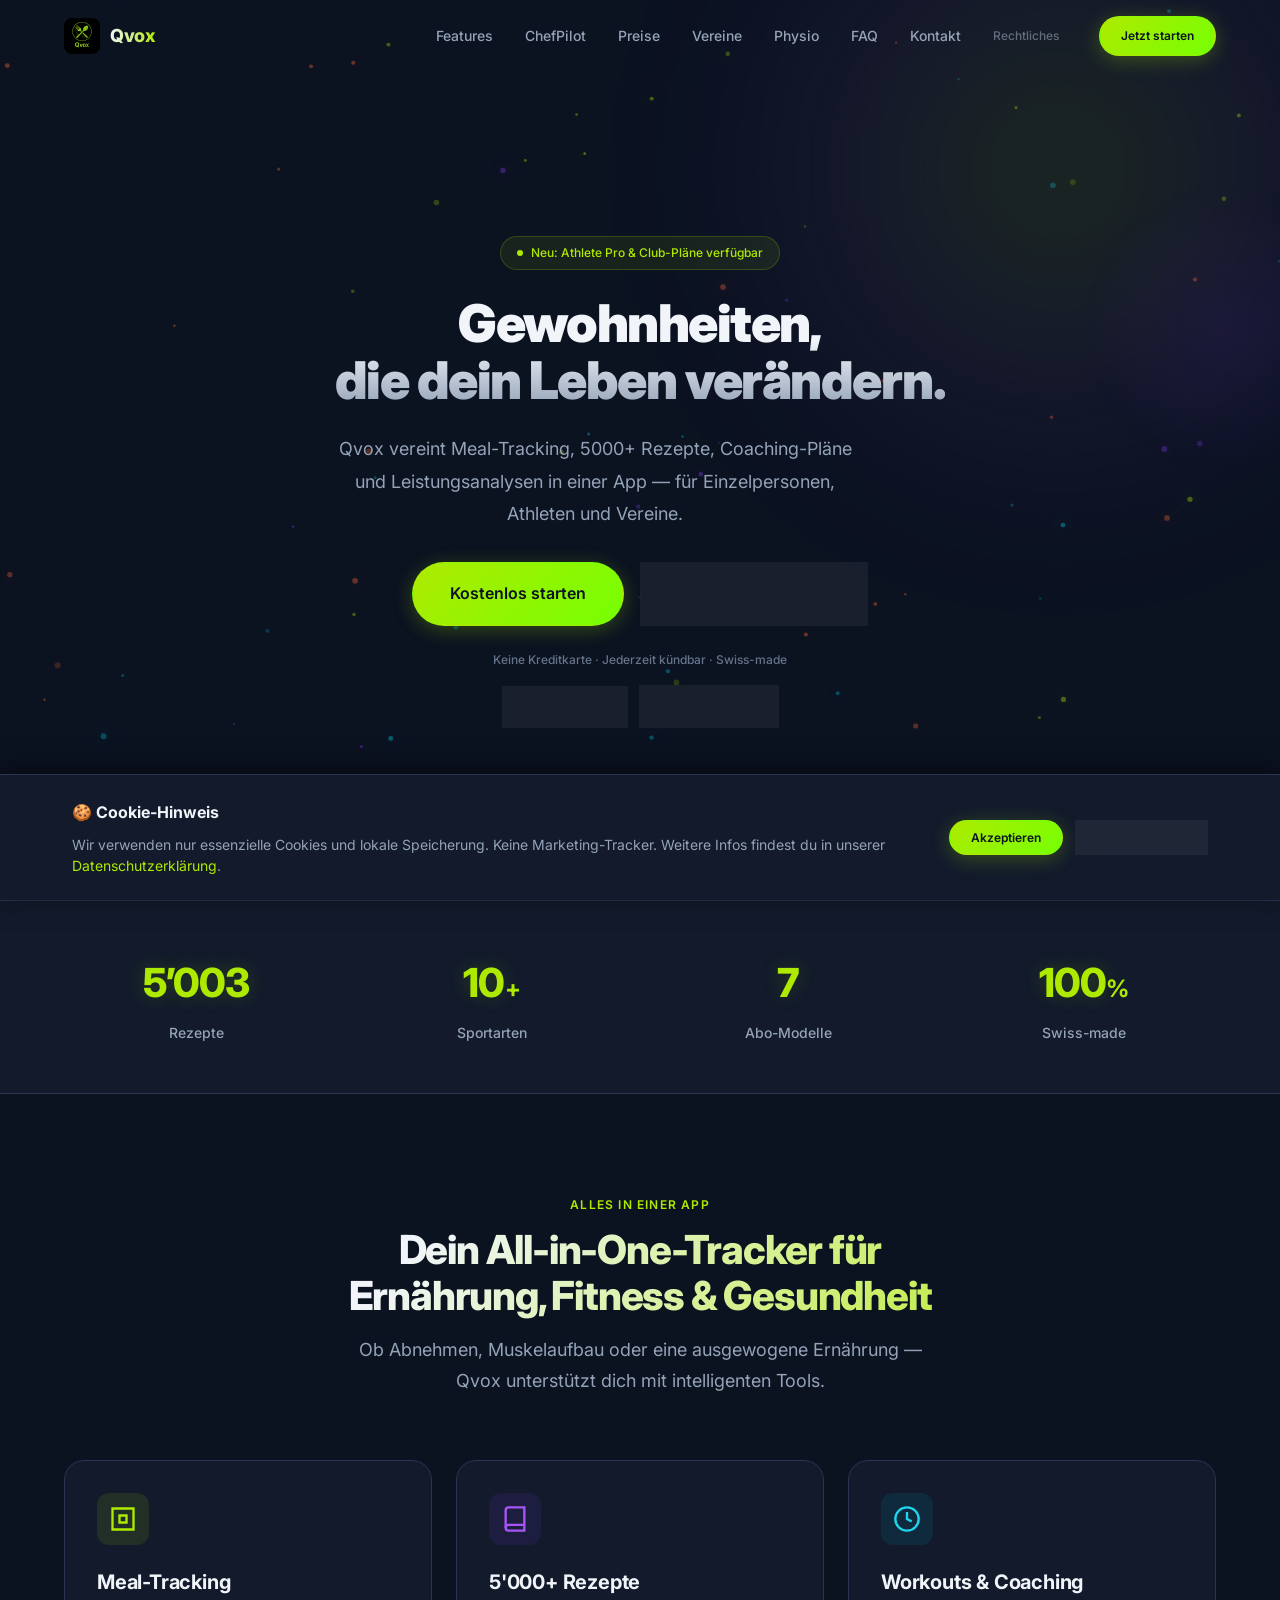
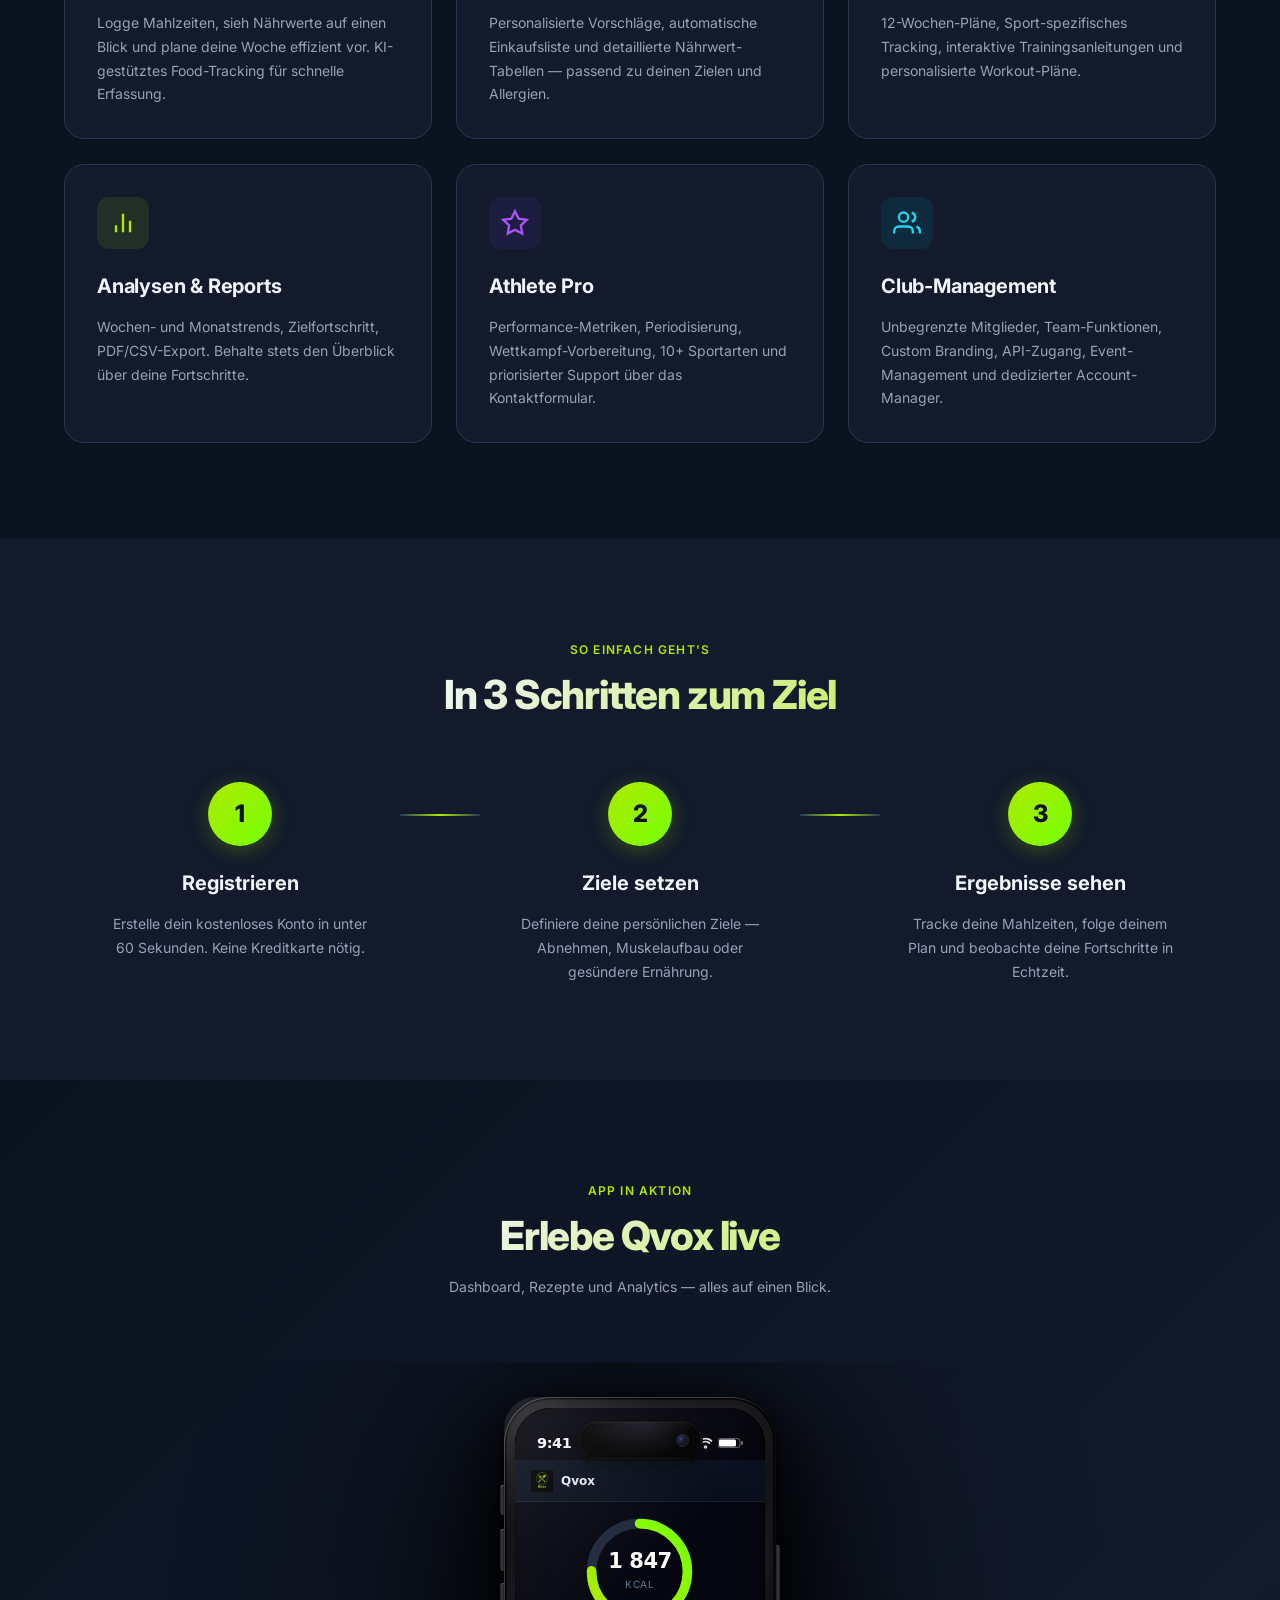
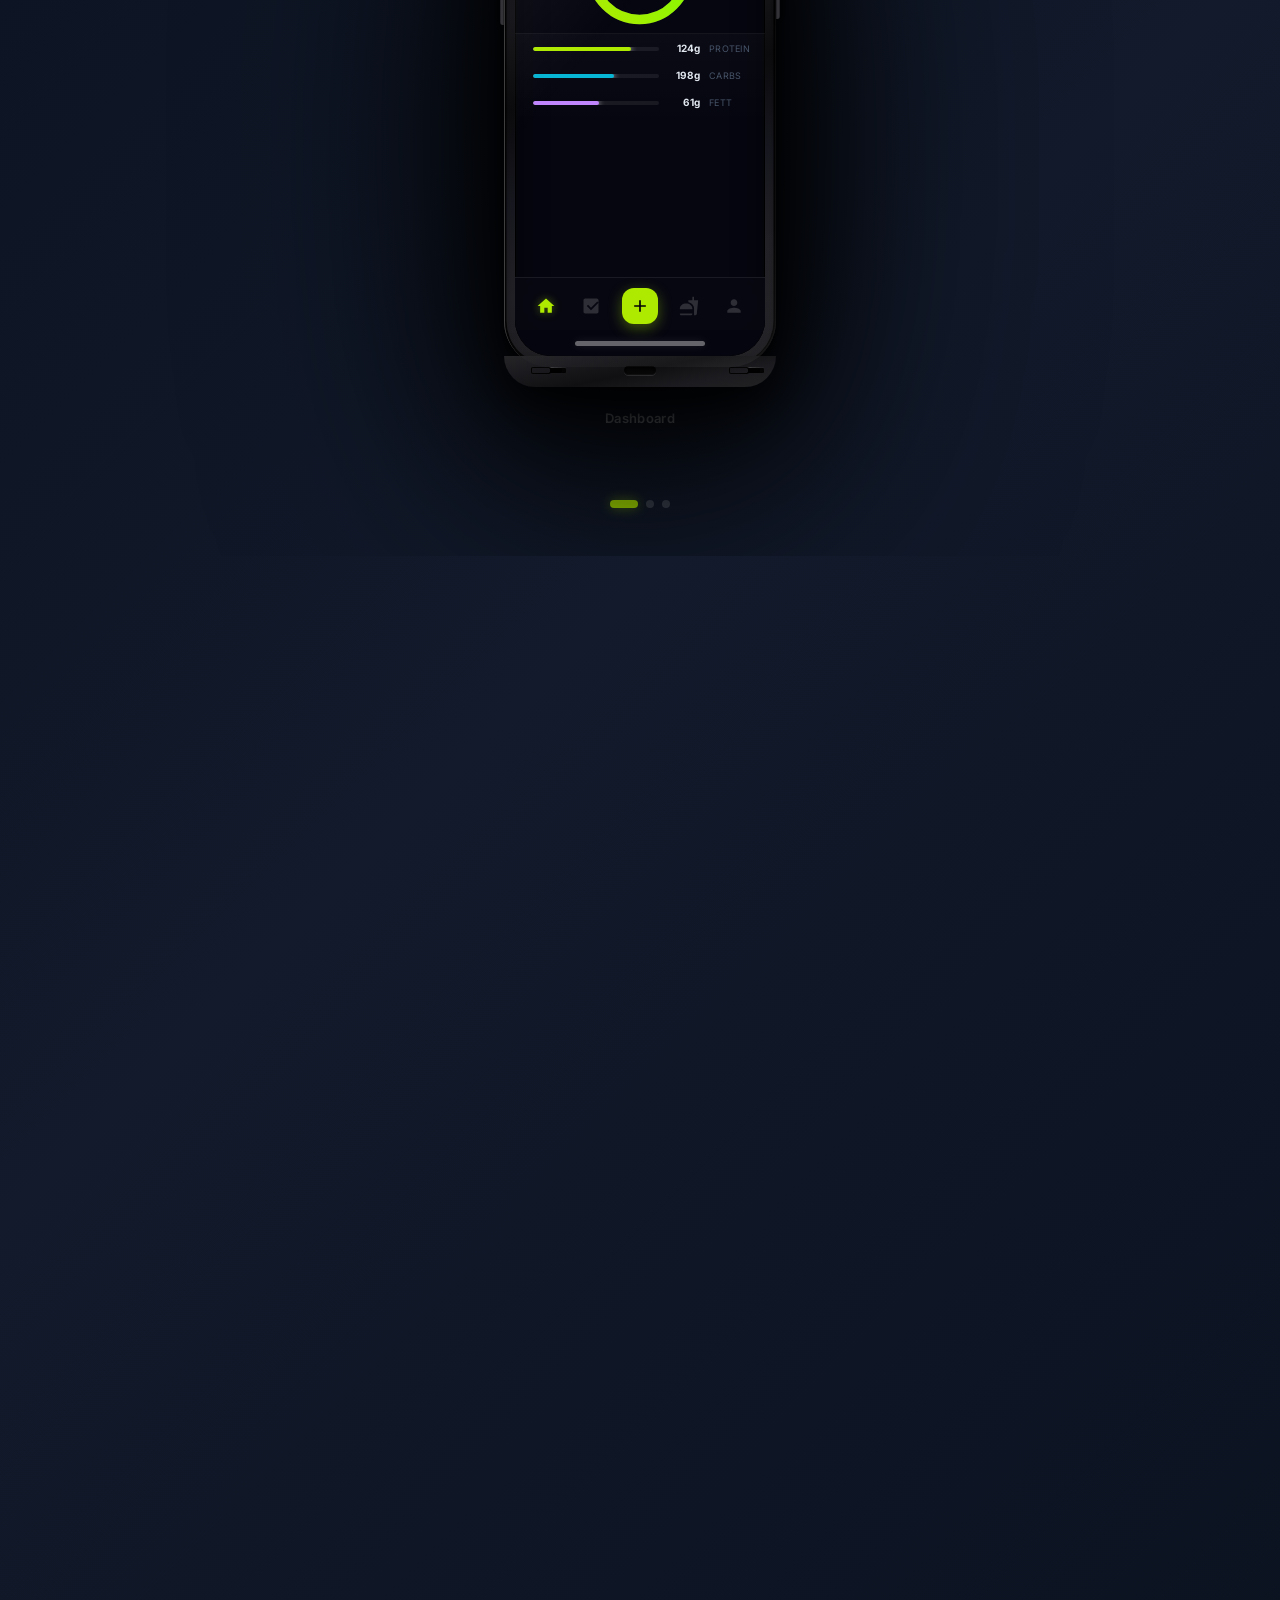
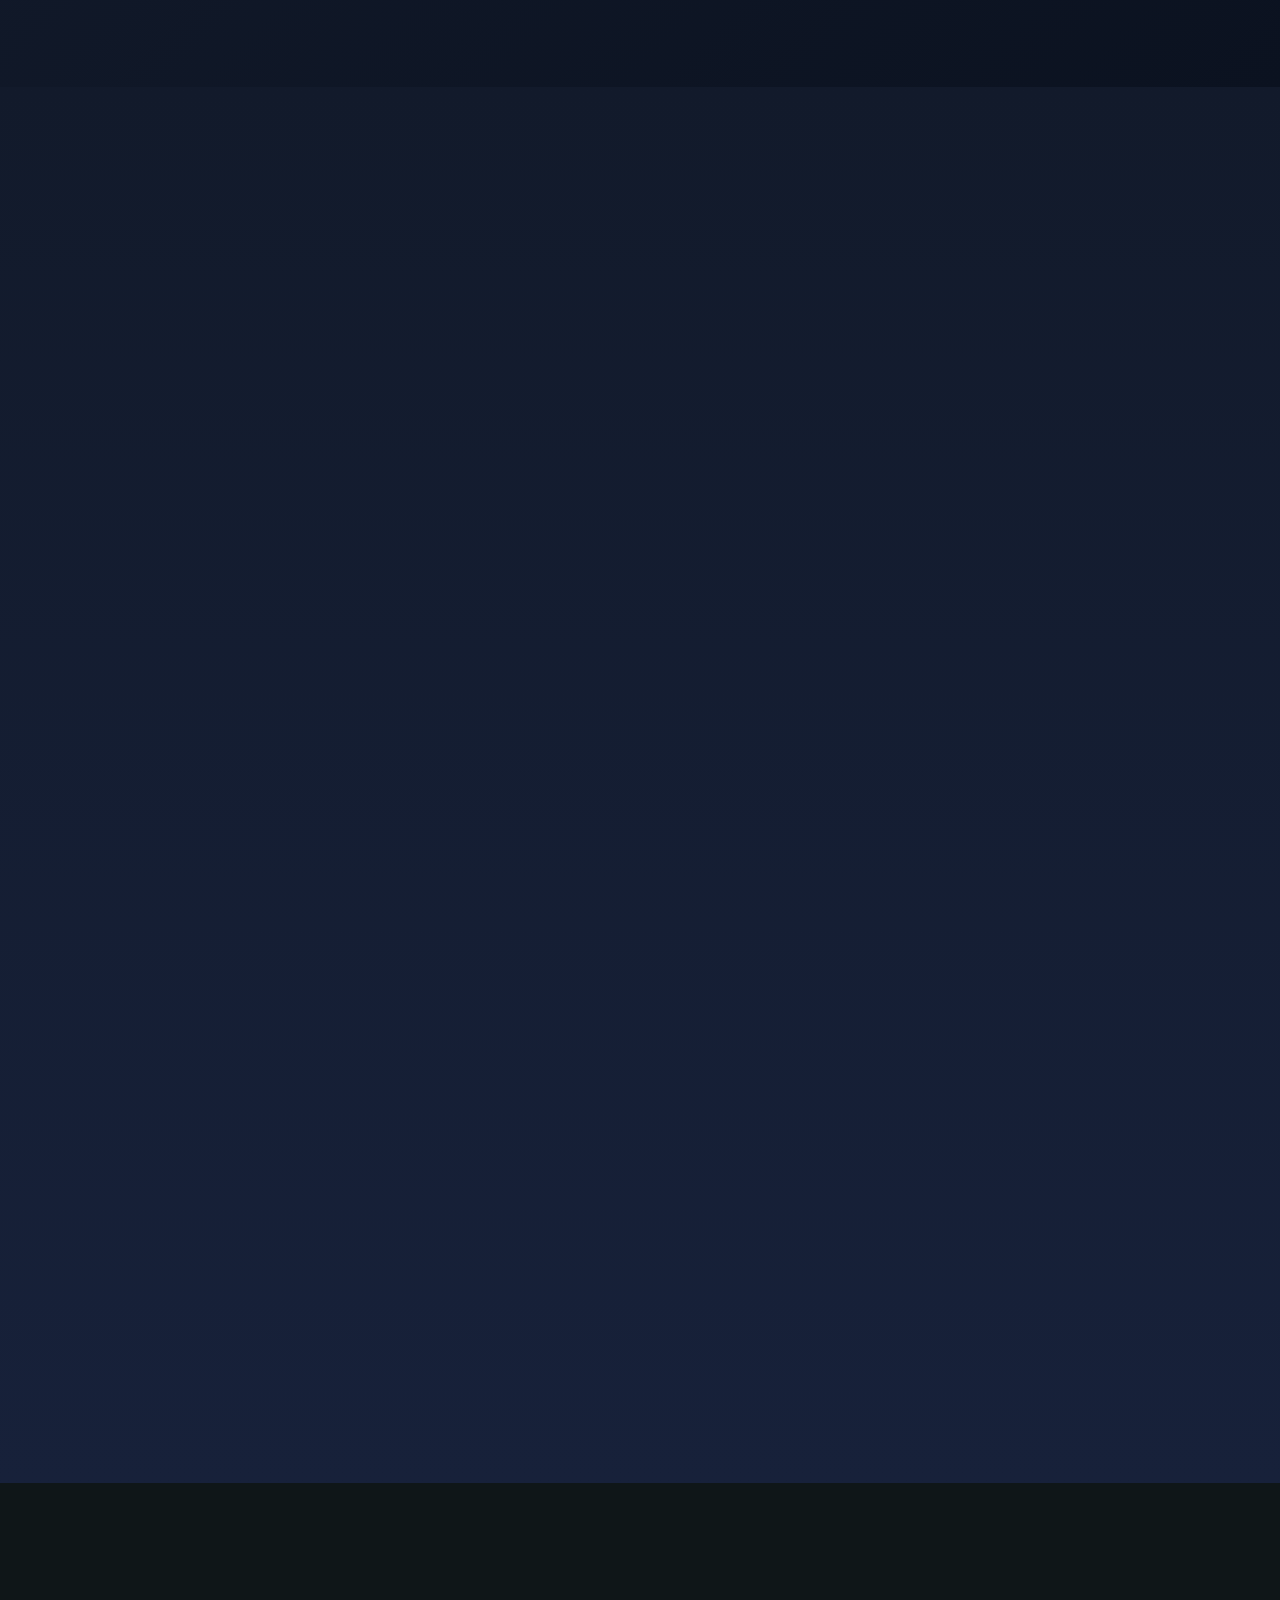
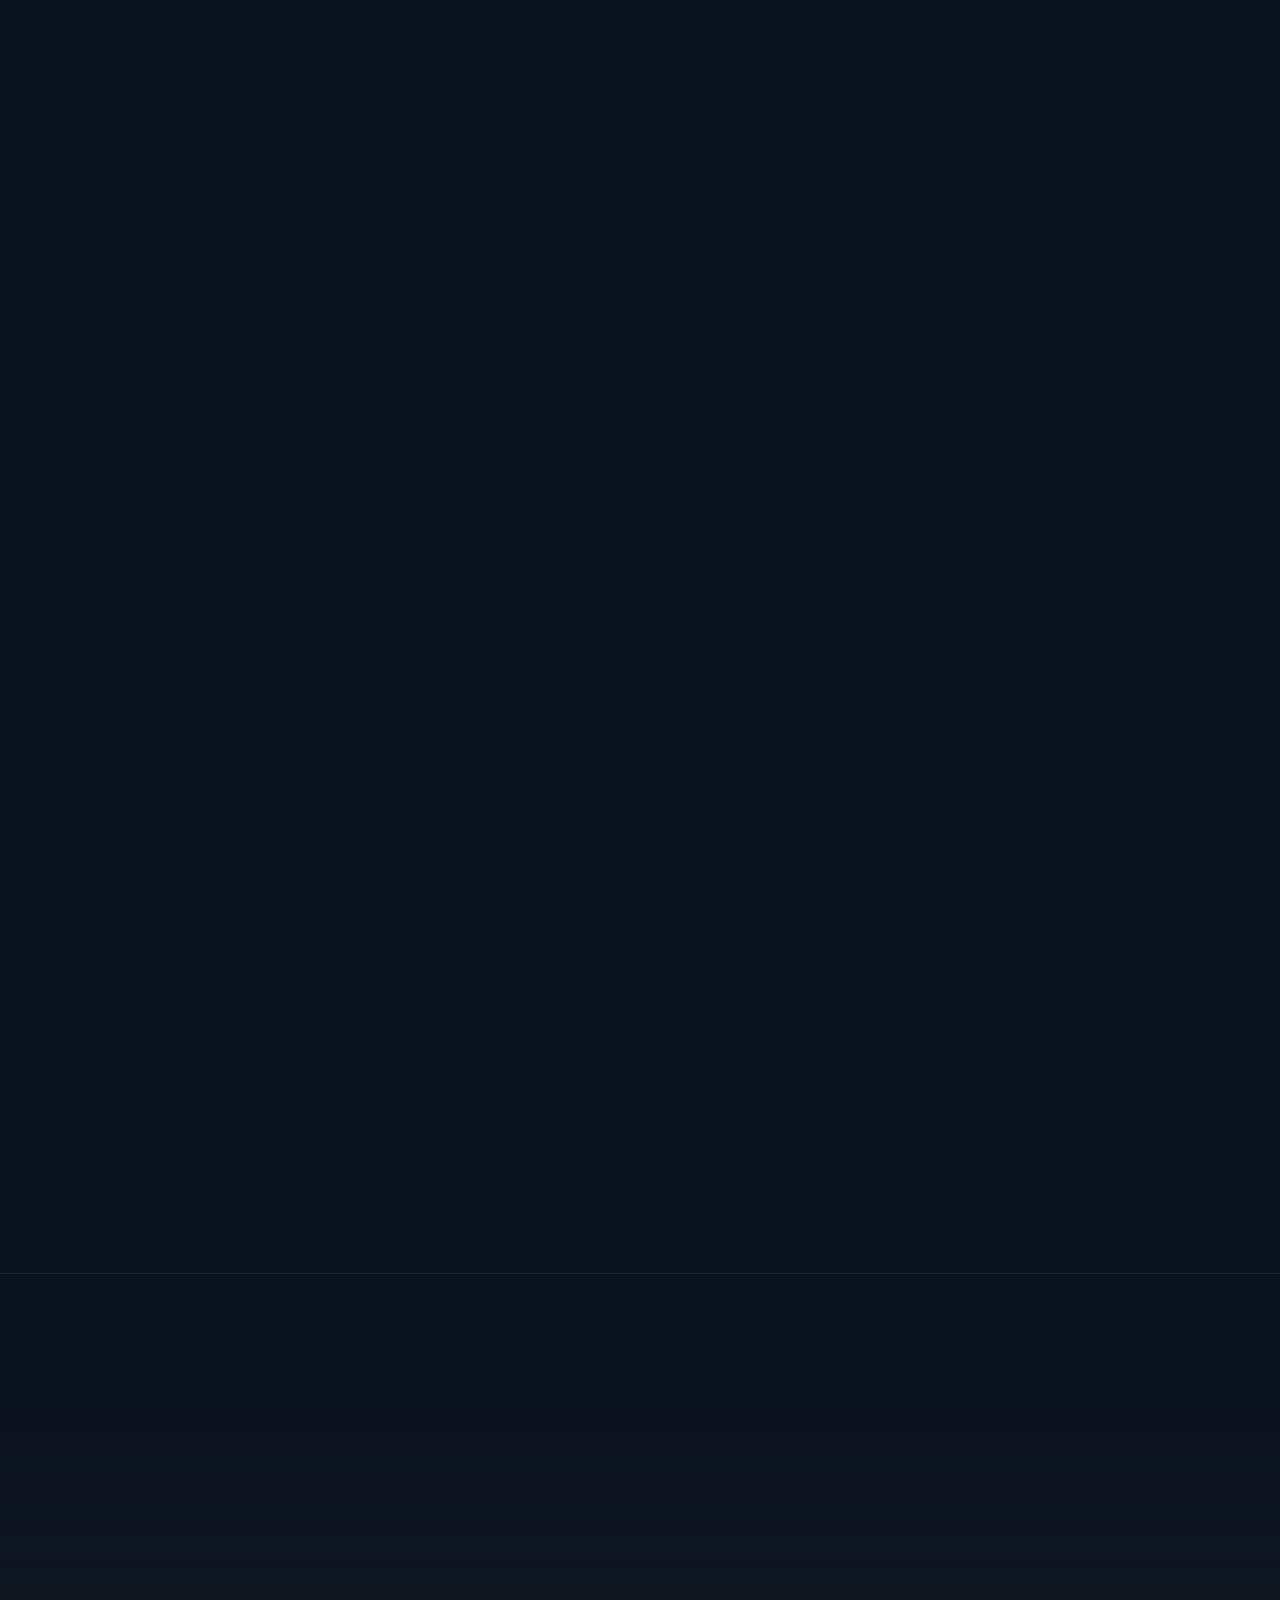
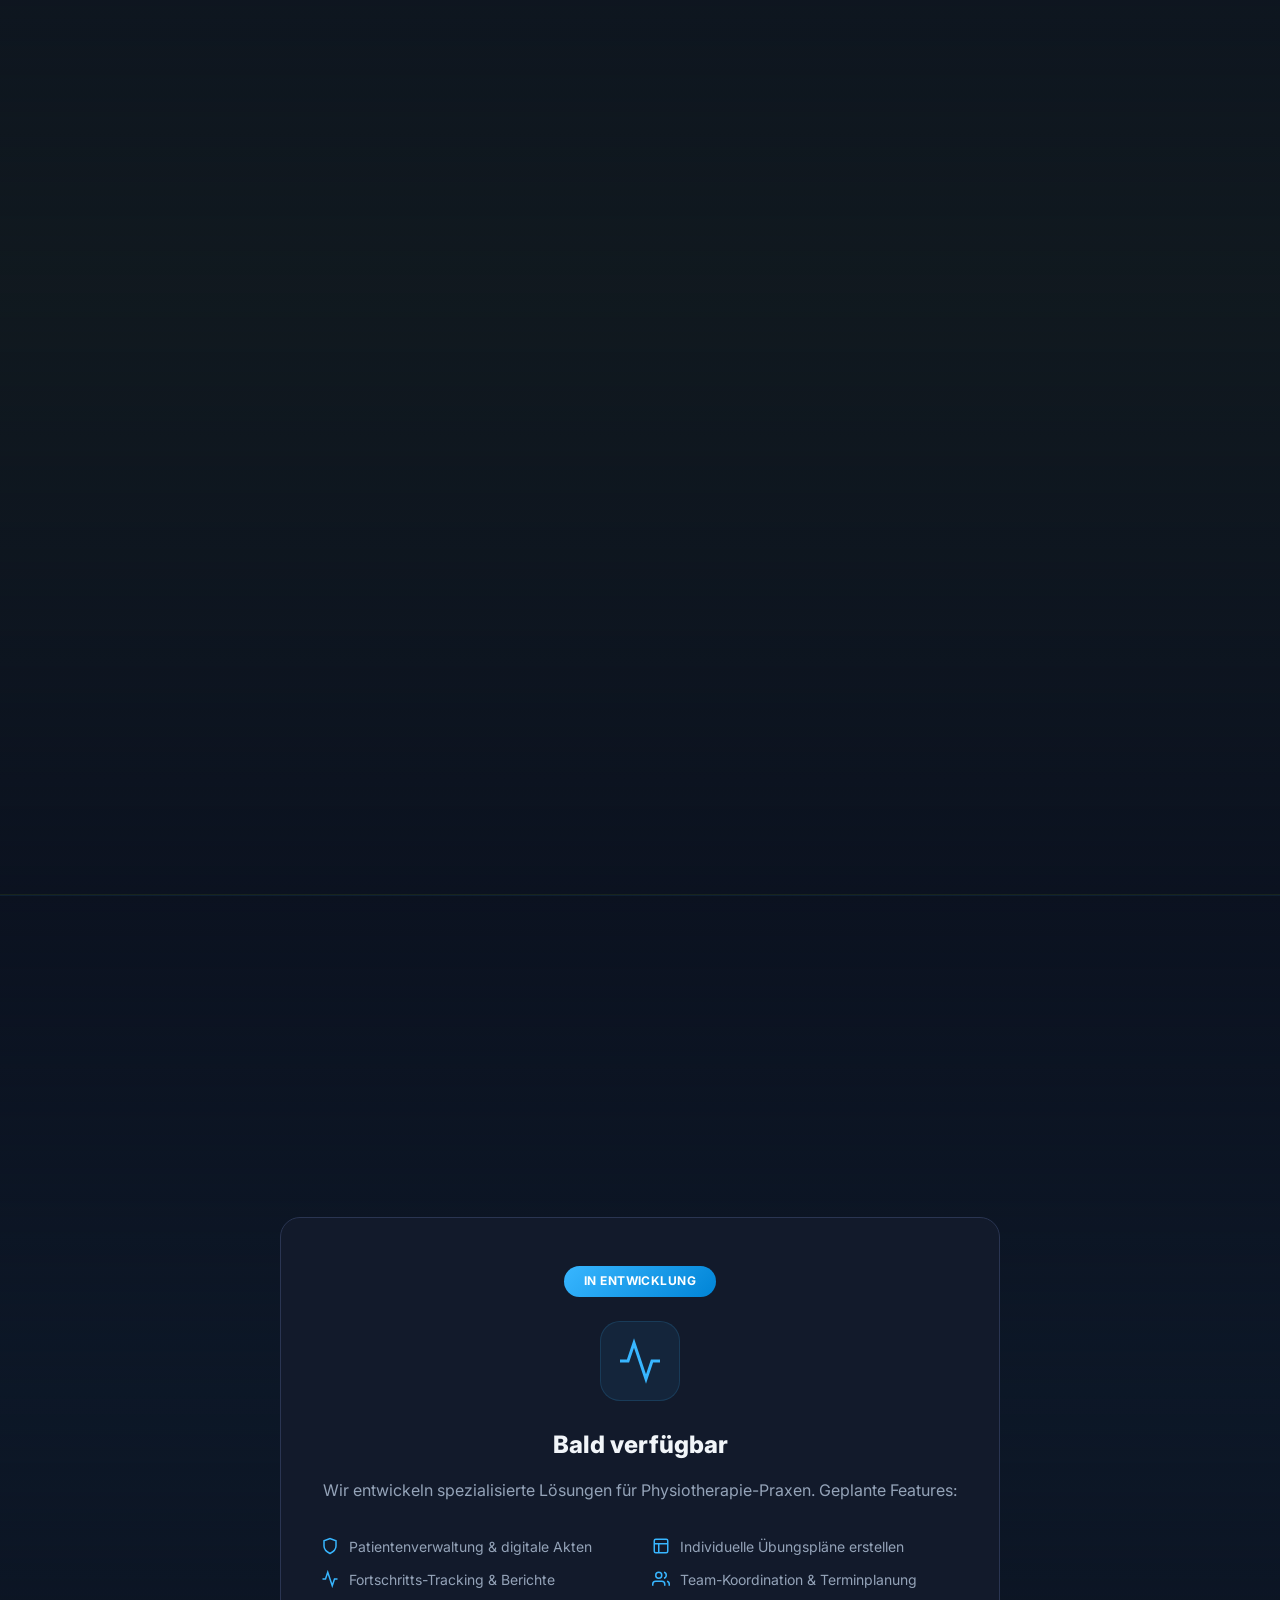
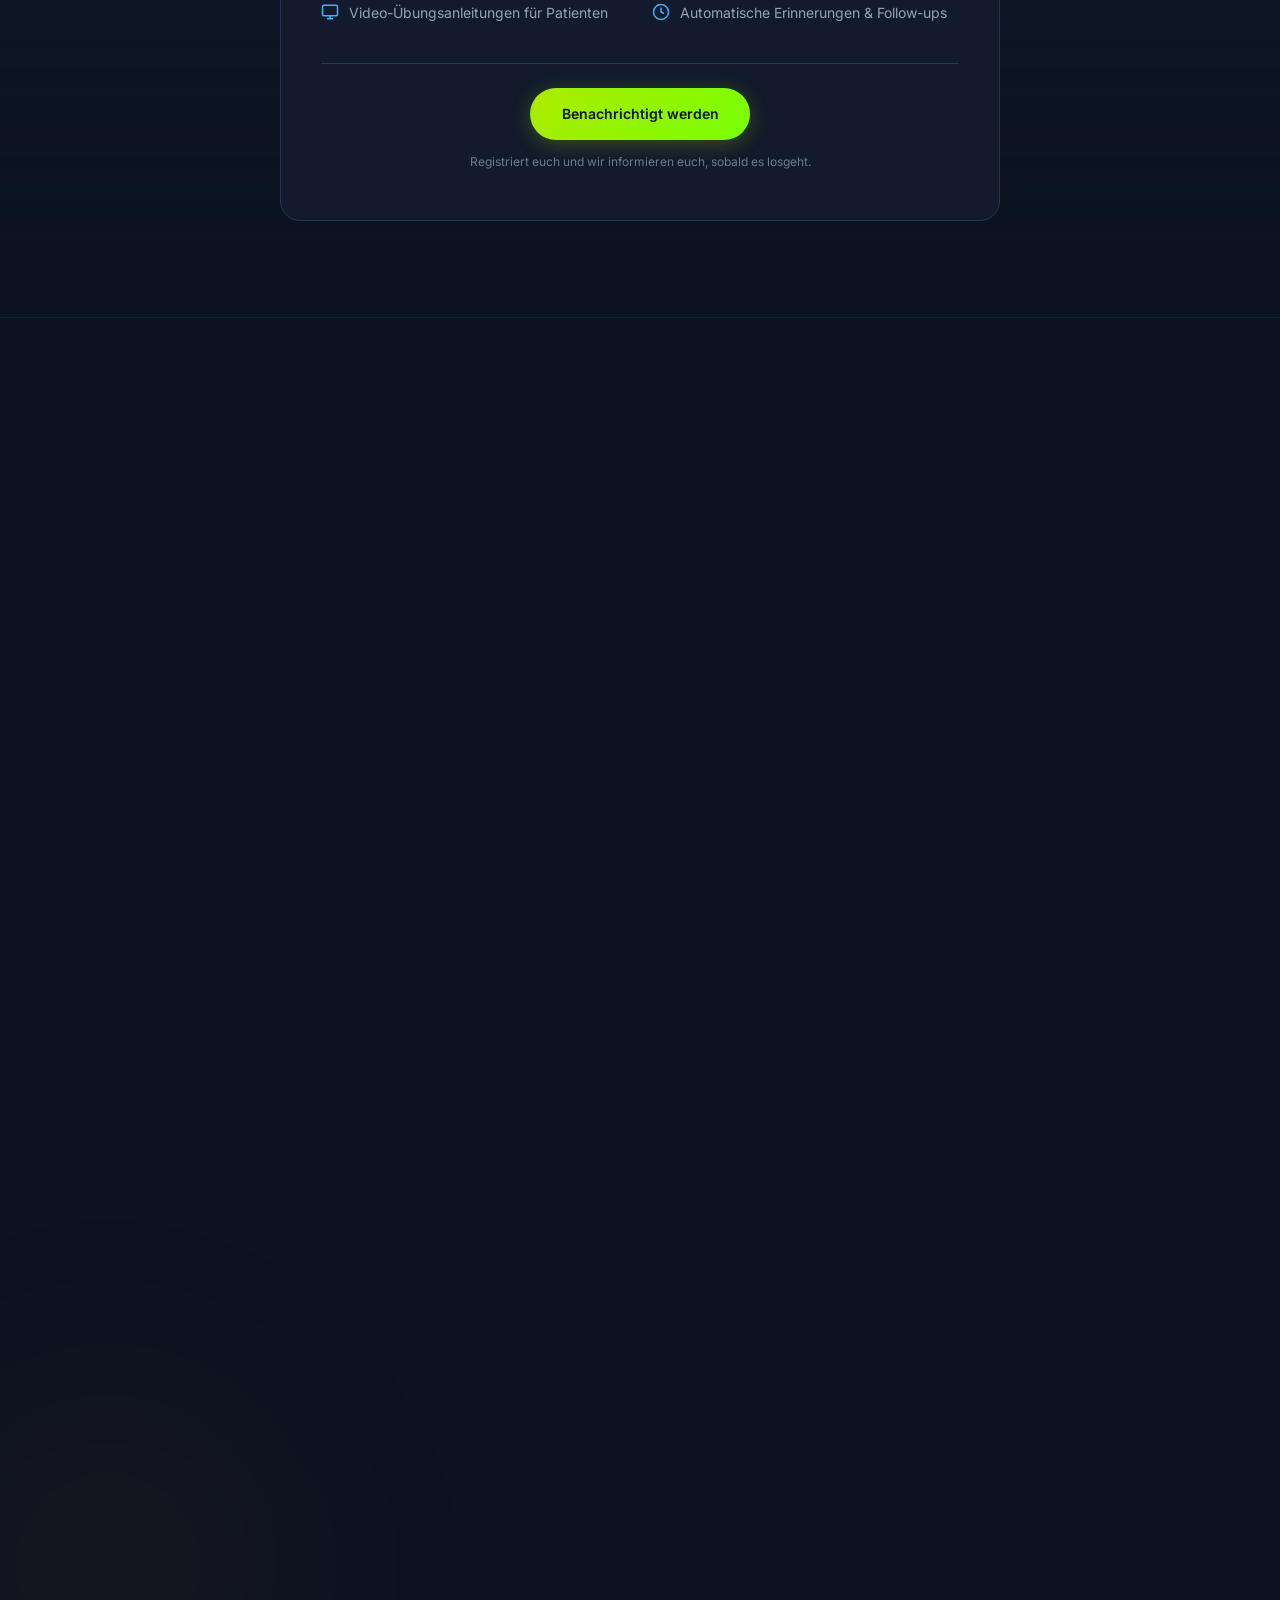
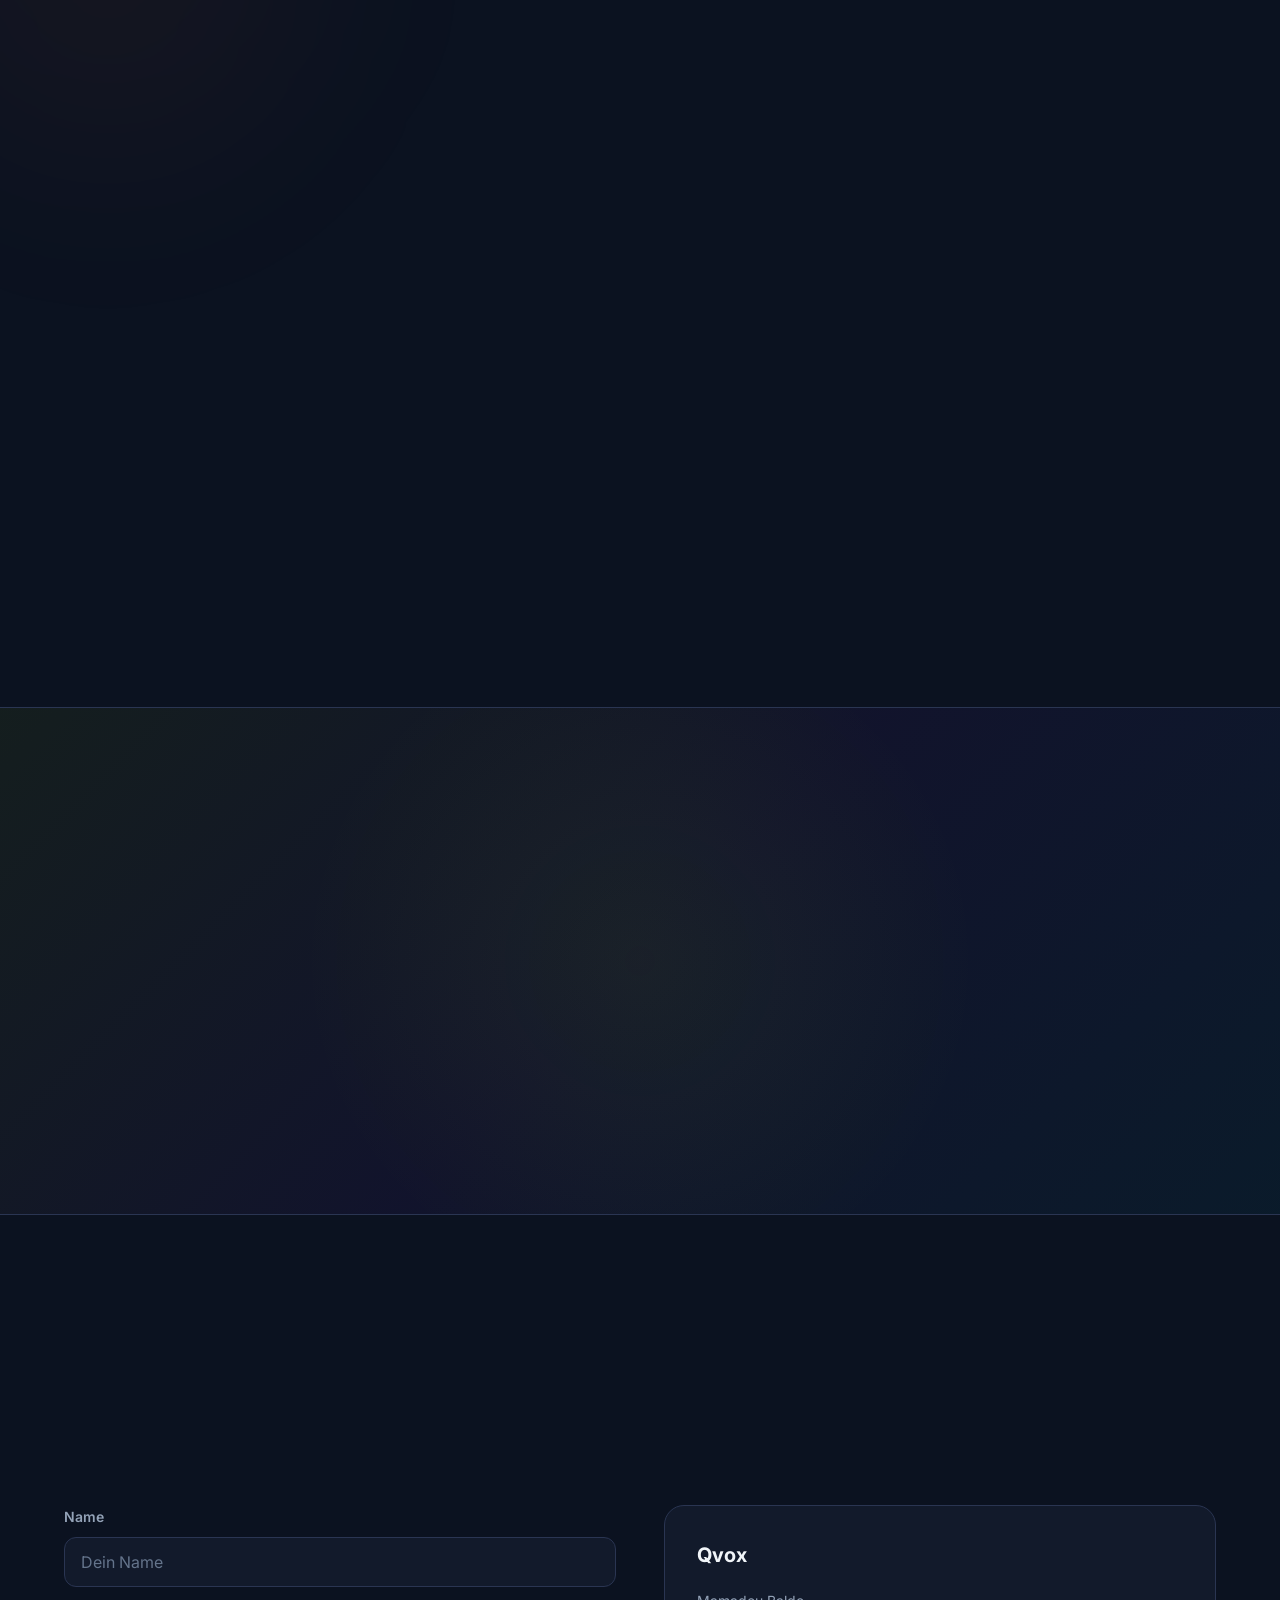
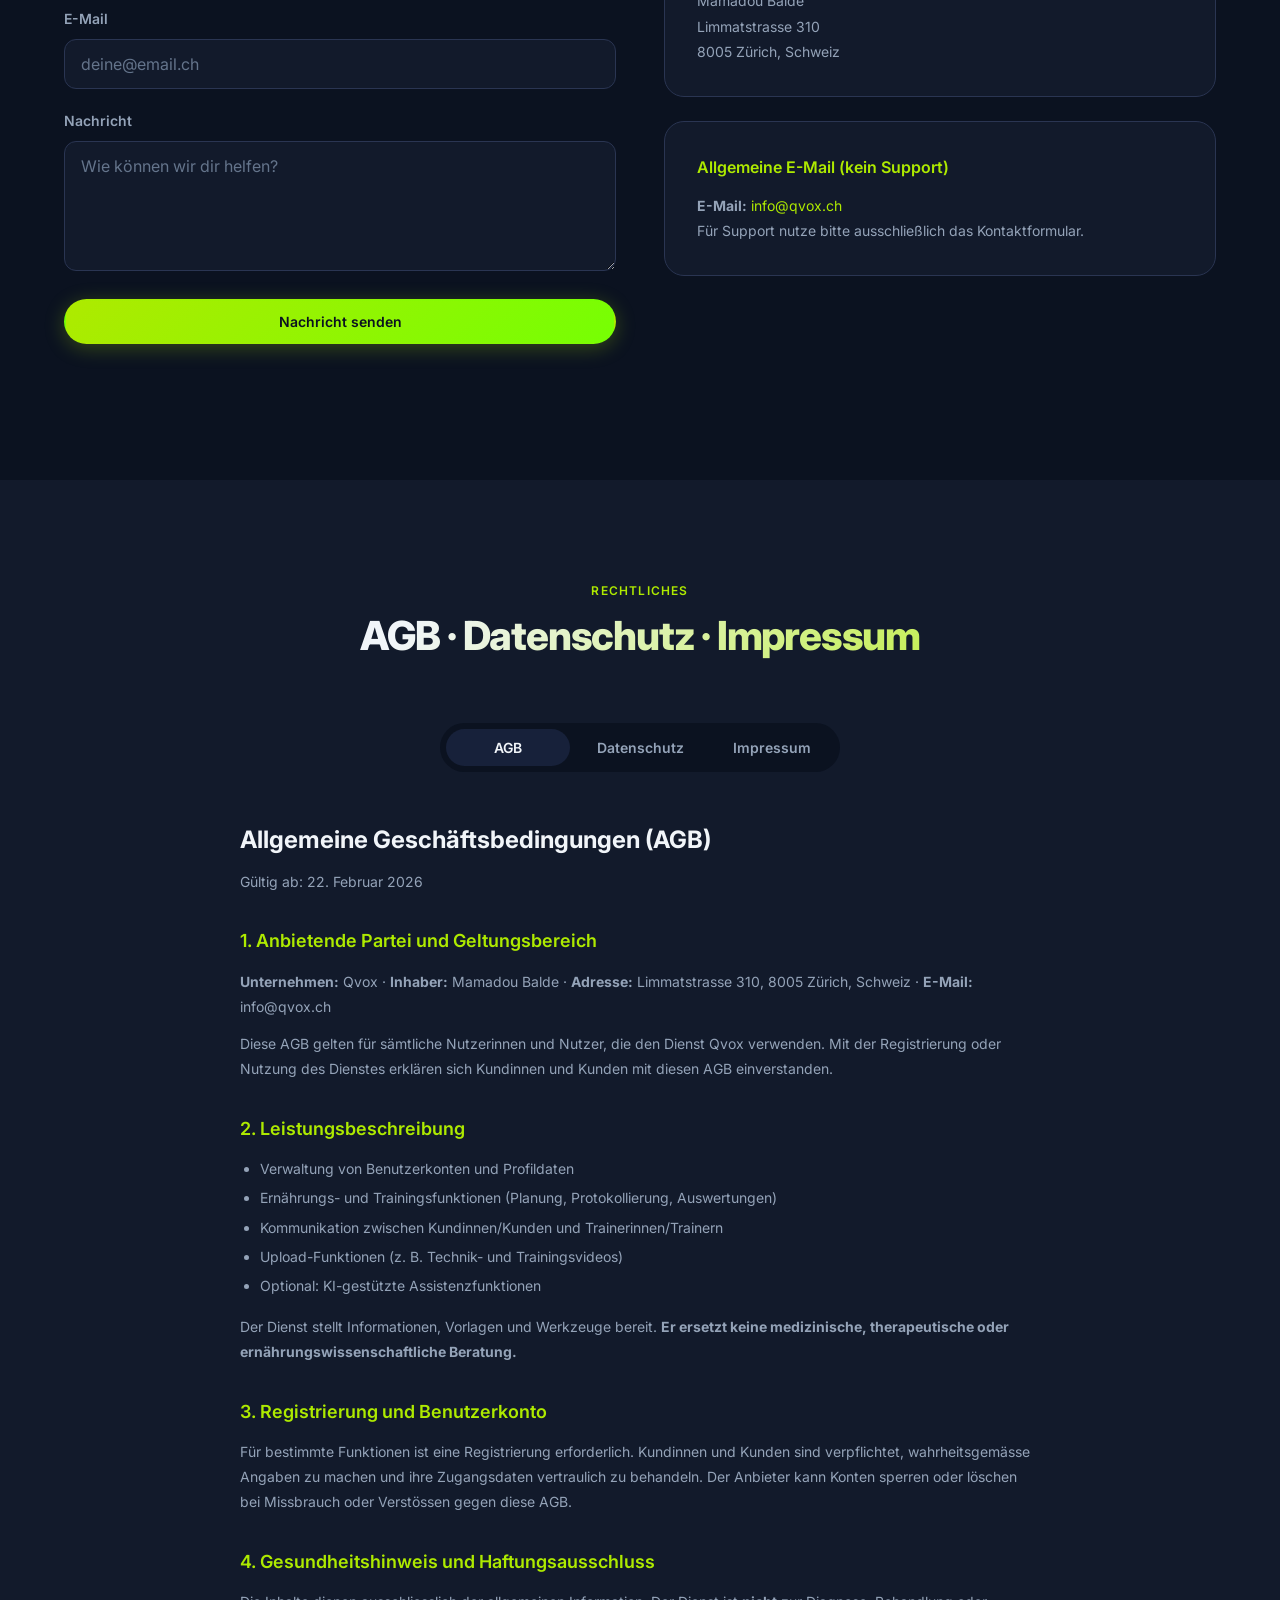
==== index.html @ e1733ecc "Initial Qvox website" ====
<!doctype html>
<html lang="de">
<head>
  <meta charset="utf-8" />
  <meta name="viewport" content="width=device-width,initial-scale=1" />
  <!-- iOS / Mobile Meta -->
  <meta name="apple-mobile-web-app-capable" content="yes" />
  <meta name="apple-mobile-web-app-status-bar-style" content="black-translucent" />
  <meta name="apple-mobile-web-app-title" content="Qvox" />
  <meta name="format-detection" content="telephone=no" />
  <!-- theme-color entfernt (Firefox/Opera Warnung) -->
  <title>Qvox — Ernährung · Training · Tracking</title>
  <meta name="description" content="Qvox: Deine All-in-One App für Ernährung, Training und Gesundheit. 5000+ Rezepte, KI-Empfehlungen, Coaching-Pläne, BMI-Rechner, Kalorienbedarf. Jetzt kostenlos starten!" />
  <meta name="robots" content="index,follow,max-image-preview:large" />
  <link rel="canonical" href="https://qvox.ch/" />
  <meta property="og:type" content="website" />
  <meta property="og:site_name" content="Qvox" />
  <meta property="og:title" content="Qvox — Ernährung, Training und Tracking in einer App" />
  <meta property="og:description" content="Qvox vereint Ernährung, Training und Gesundheit in einer App. Starte kostenlos oder buche direkt den passenden Plan." />
  <meta property="og:url" content="https://qvox.ch/" />
  <meta property="og:image" content="https://qvox.ch/qvox_logo.png" />
  <meta name="twitter:card" content="summary_large_image" />
  <meta name="twitter:title" content="Qvox — Ernährung, Training und Tracking in einer App" />
  <meta name="twitter:description" content="Qvox vereint Ernährung, Training und Gesundheit in einer App. Starte kostenlos oder buche direkt den passenden Plan." />
  <meta name="twitter:image" content="https://qvox.ch/qvox_logo.png" />
  <link rel="apple-touch-icon" href="qvox_logo.png" />
  <link rel="preconnect" href="https://fonts.googleapis.com" />
  <link rel="preconnect" href="https://fonts.gstatic.com" crossorigin />
  <link href="https://fonts.googleapis.com/css2?family=Inter:wght@400;500;600;700;800;900&display=swap" rel="stylesheet" />
  <link rel="stylesheet" href="styles.css" />
  <link rel="stylesheet" href="styles-inline.css" />
  <script async src="https://js.stripe.com/v3/buy-button.js"></script>
  <script type="application/ld+json">
  {
    "@context": "https://schema.org",
    "@type": "SoftwareApplication",
    "name": "Qvox",
    "applicationCategory": "HealthApplication",
    "operatingSystem": "iOS, Android, Web",
    "url": "https://qvox.ch/",
    "offers": [
      {
        "@type": "Offer",
        "name": "Free",
        "price": "0",
        "priceCurrency": "CHF"
      },
      {
        "@type": "Offer",
        "name": "Jahresabo",
        "price": "29.90",
        "priceCurrency": "CHF"
      }
    ],
    "publisher": {
      "@type": "Organization",
      "name": "Qvox",
      "email": "info@qvox.ch"
    }
  }
  </script>
</head>
<body>

<!-- ══════════ HEADER ══════════ -->
<header class="header" id="top">
  <div class="container header__inner">
    <a href="index.html" class="header__logo">
      <img src="qvox_logo.png" alt="Qvox" class="header__logo-img" />
      <span class="header__logo-text">Qvox</span>
    </a>
    <nav class="header__nav" id="mainNav">
      <a href="features.html">Features</a>
      <a href="features.html#chefpilot">ChefPilot</a>
      <a href="preise.html">Preise</a>
      <a href="index.html#clubs">Vereine</a>
      <a href="index.html#physio">Physio</a>
      <a href="index.html#faq">FAQ</a>
      <a href="kontakt.html">Kontakt</a>
      <a href="rechtliches.html" class="nav-legal">Rechtliches</a>
    </nav>
    <a href="preise.html" class="btn btn--sm btn--primary header__cta">Jetzt starten</a>
    <button class="header__burger" id="navToggle" aria-label="Menü öffnen">
      <span></span><span></span><span></span>
    </button>
  </div>
</header>

<main>

<!-- ══════════ HERO ══════════ -->
<section class="hero">
  <div class="hero__bg-glow"></div>
  <div class="container hero__inner">
    <div class="hero__content">
      <span class="hero__badge">
        <span class="hero__badge-dot"></span>
        Neu: Athlete Pro &amp; Club-Pläne verfügbar
      </span>
      <h1 class="hero__title">Gewohnheiten,<br>die dein Leben&nbsp;verändern.</h1>
      <p class="hero__sub">Qvox vereint Meal-Tracking, 5000+ Rezepte, Coaching-Pläne und Leistungsanalysen in einer App — für Einzelpersonen, Athleten und Vereine.</p>
      <div class="hero__actions">
        <a href="preise.html" class="btn btn--primary btn--lg">Kostenlos starten</a>
        <a href="features.html" class="btn btn--ghost btn--lg">Features entdecken</a>
      </div>
      <p class="hero__trust">Keine Kreditkarte · Jederzeit kündbar · Swiss-made</p>
      <!-- App Store Buttons -->
      <div class="hero__stores">
        <a href="kontakt.html" class="store-badge" aria-label="App Store (bald verfügbar)" title="Store-Release in Vorbereitung">
          <svg width="20" height="20" viewBox="0 0 24 24" fill="currentColor"><path d="M18.71 19.5c-.83 1.24-1.71 2.45-3.05 2.47-1.34.03-1.77-.79-3.29-.79-1.53 0-2 .77-3.27.82-1.31.05-2.3-1.32-3.14-2.53C4.25 17 2.94 12.45 4.7 9.39c.87-1.52 2.43-2.48 4.12-2.51 1.28-.02 2.5.87 3.29.87.78 0 2.26-1.07 3.8-.91.65.03 2.47.26 3.64 1.98-.09.06-2.17 1.28-2.15 3.81.03 3.02 2.65 4.03 2.68 4.04-.03.07-.42 1.44-1.38 2.83M13 3.5c.73-.83 1.94-1.46 2.94-1.5.13 1.17-.34 2.35-1.04 3.19-.69.85-1.83 1.51-2.95 1.42-.15-1.15.41-2.35 1.05-3.11z"/></svg>
          <div><small>Laden im</small><strong>App Store</strong></div>
        </a>
        <a href="kontakt.html" class="store-badge" aria-label="Google Play (bald verfügbar)" title="Store-Release in Vorbereitung">
          <svg width="20" height="20" viewBox="0 0 24 24" fill="currentColor"><path d="M3 20.5v-17c0-.59.34-1.11.84-1.35L13.69 12l-9.85 9.85c-.5-.24-.84-.76-.84-1.35m13.81-5.38L6.05 21.34l8.49-8.49 2.27 2.27m.91-.91L19.65 12l-1.92-2.21-2.27 2.27 2.26 2.15M6.05 2.66l10.76 6.22-2.27 2.27-8.49-8.49z"/></svg>
          <div><small>Jetzt bei</small><strong>Google Play</strong></div>
        </a>
      </div>
    </div>
  </div>
</section>

<!-- ══════════ SOCIAL PROOF ══════════ -->
<section class="stats">
  <div class="container stats__inner">
    <div class="stat reveal">
      <span class="stat__num" data-target="5000">0</span>
      <span class="stat__label">Rezepte</span>
    </div>
    <div class="stat reveal">
      <span class="stat__num" data-target="10">0</span><span class="stat__plus">+</span>
      <span class="stat__label">Sportarten</span>
    </div>
    <div class="stat reveal">
      <span class="stat__num" data-target="7">0</span>
      <span class="stat__label">Abo-Modelle</span>
    </div>
    <div class="stat reveal">
      <span class="stat__num" data-target="100">0</span><span class="stat__plus">%</span>
      <span class="stat__label">Swiss-made</span>
    </div>
  </div>
</section>

<!-- ══════════ FEATURES ══════════ -->
<section id="features" class="features section">
  <div class="container">
    <div class="section__head reveal">
      <span class="section__eyebrow">Alles in einer App</span>
      <h2 class="section__title">Dein All-in-One-Tracker für<br>Ernährung, Fitness &amp; Gesundheit</h2>
      <p class="section__sub">Ob Abnehmen, Muskelaufbau oder eine ausgewogene Ernährung — Qvox unterstützt dich mit intelligenten Tools.</p>
    </div>
    <div class="features__grid">
      <article class="feature-card reveal">
        <div class="feature-card__icon feature-card__icon--lime">
          <svg width="28" height="28" fill="none" viewBox="0 0 24 24" stroke="currentColor" stroke-width="2"><path d="M3 3h18v18H3z"/><path d="M9 9h6v6H9z"/></svg>
        </div>
        <h3>Meal-Tracking</h3>
        <p>Logge Mahlzeiten, sieh Nährwerte auf einen Blick und plane deine Woche effizient vor. KI-gestütztes Food-Tracking für schnelle Erfassung.</p>
      </article>
      <article class="feature-card reveal">
        <div class="feature-card__icon feature-card__icon--violet">
          <svg width="28" height="28" fill="none" viewBox="0 0 24 24" stroke="currentColor" stroke-width="2"><path d="M4 19.5A2.5 2.5 0 016.5 17H20"/><path d="M6.5 2H20v20H6.5A2.5 2.5 0 014 19.5v-15A2.5 2.5 0 016.5 2z"/></svg>
        </div>
        <h3>5'000+ Rezepte</h3>
        <p>Personalisierte Vorschläge, automatische Einkaufsliste und detaillierte Nährwert-Tabellen — passend zu deinen Zielen und Allergien.</p>
      </article>
      <article class="feature-card reveal">
        <div class="feature-card__icon feature-card__icon--cyan">
          <svg width="28" height="28" fill="none" viewBox="0 0 24 24" stroke="currentColor" stroke-width="2"><circle cx="12" cy="12" r="10"/><path d="M12 6v6l4 2"/></svg>
        </div>
        <h3>Workouts &amp; Coaching</h3>
        <p>12-Wochen-Pläne, Sport-spezifisches Tracking, interaktive Trainingsanleitungen und personalisierte Workout-Pläne.</p>
      </article>
      <article class="feature-card reveal">
        <div class="feature-card__icon feature-card__icon--lime">
          <svg width="28" height="28" fill="none" viewBox="0 0 24 24" stroke="currentColor" stroke-width="2"><path d="M18 20V10"/><path d="M12 20V4"/><path d="M6 20v-6"/></svg>
        </div>
        <h3>Analysen &amp; Reports</h3>
        <p>Wochen- und Monatstrends, Zielfortschritt, PDF/CSV-Export. Behalte stets den Überblick über deine Fortschritte.</p>
      </article>
      <article class="feature-card reveal">
        <div class="feature-card__icon feature-card__icon--violet">
          <svg width="28" height="28" fill="none" viewBox="0 0 24 24" stroke="currentColor" stroke-width="2"><polygon points="12 2 15.09 8.26 22 9.27 17 14.14 18.18 21.02 12 17.77 5.82 21.02 7 14.14 2 9.27 8.91 8.26"/></svg>
        </div>
        <h3>Athlete Pro</h3>
        <p>Performance-Metriken, Periodisierung, Wettkampf-Vorbereitung, 10+ Sportarten und priorisierter Support über das Kontaktformular.</p>
      </article>
      <article class="feature-card reveal">
        <div class="feature-card__icon feature-card__icon--cyan">
          <svg width="28" height="28" fill="none" viewBox="0 0 24 24" stroke="currentColor" stroke-width="2"><path d="M17 21v-2a4 4 0 00-4-4H5a4 4 0 00-4 4v2"/><circle cx="9" cy="7" r="4"/><path d="M23 21v-2a4 4 0 00-3-3.87"/><path d="M16 3.13a4 4 0 010 7.75"/></svg>
        </div>
        <h3>Club-Management</h3>
        <p>Unbegrenzte Mitglieder, Team-Funktionen, Custom Branding, API-Zugang, Event-Management und dedizierter Account-Manager.</p>
      </article>
    </div>
  </div>
</section>

<!-- ══════════ HOW IT WORKS ══════════ -->
<section class="how section">
  <div class="container">
    <div class="section__head reveal">
      <span class="section__eyebrow">So einfach geht's</span>
      <h2 class="section__title">In 3 Schritten zum Ziel</h2>
    </div>
    <div class="how__steps">
      <div class="how__step reveal">
        <div class="how__num">1</div>
        <h3>Registrieren</h3>
        <p>Erstelle dein kostenloses Konto in unter 60 Sekunden. Keine Kreditkarte nötig.</p>
      </div>
      <div class="how__connector"></div>
      <div class="how__step reveal">
        <div class="how__num">2</div>
        <h3>Ziele setzen</h3>
        <p>Definiere deine persönlichen Ziele — Abnehmen, Muskelaufbau oder gesündere Ernährung.</p>
      </div>
      <div class="how__connector"></div>
      <div class="how__step reveal">
        <div class="how__num">3</div>
        <h3>Ergebnisse sehen</h3>
        <p>Tracke deine Mahlzeiten, folge deinem Plan und beobachte deine Fortschritte in Echtzeit.</p>
      </div>
    </div>
  </div>
</section>

<!-- ══════════ APP SHOWCASE (3 PHONES CAROUSEL) ══════════ -->
<section id="showcase" class="showcase section">
  <div class="container">
    <div class="section__head reveal">
      <span class="section__eyebrow">App in Aktion</span>
      <h2 class="section__title">Erlebe Qvox live</h2>
      <p class="section__sub">Dashboard, Rezepte und Analytics — alles auf einen Blick.</p>
    </div>

    <div class="phones-carousel">
      <div class="phones-track" id="phonesTrack">

        <!-- ── Phone 1: Dashboard ── -->
        <div class="phone-slide">
          <div class="iphone17">
            <div class="iphone17__btn-action"></div>
            <div class="iphone17__btn-vol-up"></div>
            <div class="iphone17__btn-vol-down"></div>
            <div class="iphone17__btn-power"></div>
            <div class="iphone17__body">
              <div class="iphone17__screen">
                <div class="iphone17__island"><div class="iphone17__island-cam"></div></div>
                <div class="iphone17__statusbar">
                  <span class="iphone17__time">9:41</span>
                  <div class="iphone17__status-icons">
                    <svg width="16" height="12" viewBox="0 0 16 12" fill="white"><rect x="0" y="4" width="3" height="8" rx="1"/><rect x="4" y="2.5" width="3" height="9.5" rx="1"/><rect x="8" y="1" width="3" height="11" rx="1"/><rect x="12" y="0" width="3" height="12" rx="1" opacity=".3"/></svg>
                    <svg width="15" height="12" viewBox="0 0 15 12" fill="white"><path d="M7.5 2.5C9.8 2.5 11.9 3.5 13.3 5.1L14.5 3.8C12.8 1.9 10.3.7 7.5.7S2.2 1.9.5 3.8l1.2 1.3C3.1 3.5 5.2 2.5 7.5 2.5z"/><path d="M7.5 5.5C9 5.5 10.3 6.1 11.3 7.2L12.5 5.9C11.2 4.5 9.4 3.7 7.5 3.7S3.8 4.5 2.5 5.9l1.2 1.3C4.7 6.1 6 5.5 7.5 5.5z"/><circle cx="7.5" cy="10" r="1.8"/></svg>
                    <svg width="25" height="12" viewBox="0 0 25 12" fill="white"><rect x="0" y="1.5" width="22" height="9" rx="2.5" stroke="white" stroke-width="1" fill="none" opacity=".35"/><rect x="23" y="4" width="2" height="4" rx="1" fill="white" opacity=".4"/><rect x="1" y="2.5" width="17" height="7" rx="1.5" fill="white"/></svg>
                  </div>
                </div>
                <div class="iphone17__content">
                  <div class="i17-app-header">
                    <img src="qvox_logo.png" alt="" class="i17-logo" />
                    <span class="i17-app-name">Qvox</span>
                  </div>
                  <div class="i17-ring-wrap">
                    <svg viewBox="0 0 120 120" width="115" height="115">
                      <circle cx="60" cy="60" r="50" fill="none" stroke="#1E293B" stroke-width="10"/>
                      <circle cx="60" cy="60" r="50" fill="none" stroke="url(#rg1)" stroke-width="10" stroke-linecap="round" stroke-dasharray="314" stroke-dashoffset="78" transform="rotate(-90 60 60)"/>
                      <defs><linearGradient id="rg1" x1="0" y1="0" x2="1" y2="1"><stop offset="0%" stop-color="#AEEA00"/><stop offset="100%" stop-color="#76FF03"/></linearGradient></defs>
                    </svg>
                    <div class="i17-ring-text"><span class="i17-ring-num">1 847</span><span class="i17-ring-lbl">kcal</span></div>
                  </div>
                  <div class="i17-macros">
                    <div class="i17-macro">
                      <div class="i17-macro-track"><div class="i17-macro-fill" style="width:78%;background:#AEEA00"></div></div>
                      <span class="i17-macro-val">124g</span><span class="i17-macro-lbl">Protein</span>
                    </div>
                    <div class="i17-macro">
                      <div class="i17-macro-track"><div class="i17-macro-fill" style="width:64%;background:#06B6D4"></div></div>
                      <span class="i17-macro-val">198g</span><span class="i17-macro-lbl">Carbs</span>
                    </div>
                    <div class="i17-macro">
                      <div class="i17-macro-track"><div class="i17-macro-fill" style="width:52%;background:#C084FC"></div></div>
                      <span class="i17-macro-val">61g</span><span class="i17-macro-lbl">Fett</span>
                    </div>
                  </div>
                </div>
                <div class="iphone17__bottomnav">
                  <span class="i17-bnav i17-bnav--active" aria-hidden="true"><svg width="20" height="20" viewBox="0 0 24 24" fill="currentColor"><path d="M10 20v-6h4v6h5v-8h3L12 3 2 12h3v8z"/></svg></span>
                  <span class="i17-bnav" aria-hidden="true"><svg width="20" height="20" viewBox="0 0 24 24" fill="currentColor"><path d="M19 3H5c-1.1 0-2 .9-2 2v14c0 1.1.9 2 2 2h14c1.1 0 2-.9 2-2V5c0-1.1-.9-2-2-2zm-7 14l-5-5 1.41-1.41L12 14.17l7.59-7.59L21 8l-9 9z" opacity=".5"/></svg></span>
                  <span class="i17-bnav i17-bnav--add" aria-hidden="true"><svg width="20" height="20" viewBox="0 0 24 24" fill="currentColor"><path d="M19 13h-6v6h-2v-6H5v-2h6V5h2v6h6v2z"/></svg></span>
                  <span class="i17-bnav" aria-hidden="true"><svg width="20" height="20" viewBox="0 0 24 24" fill="currentColor"><path d="M18.06 22.99h1.66c.84 0 1.53-.64 1.63-1.46L23 5.05h-5V1h-1.97v4.05h-4.97l.3 2.34c1.71.47 3.31 1.32 4.27 2.26 1.44 1.42 2.43 2.89 2.43 5.29v8.05zM1 21.99V21h15.03v.99c0 .55-.45 1-1.01 1H2.01c-.56 0-1.01-.45-1.01-1zm15.03-7c0-3.5-3.47-5.99-7.52-5.99S1 11.49 1 14.99v1h15.03v-1z" opacity=".5"/></svg></span>
                  <span class="i17-bnav" aria-hidden="true"><svg width="20" height="20" viewBox="0 0 24 24" fill="currentColor"><path d="M12 12c2.21 0 4-1.79 4-4s-1.79-4-4-4-4 1.79-4 4 1.79 4 4 4zm0 2c-2.67 0-8 1.34-8 4v2h16v-2c0-2.66-5.33-4-8-4z" opacity=".5"/></svg></span>
                </div>
                <div class="iphone17__home-indicator"></div>
              </div>
            </div>
            <div class="iphone17__bottom-edge">
              <div class="iphone17__speaker"></div>
              <div class="iphone17__usbc"></div>
              <div class="iphone17__speaker"></div>
            </div>
          </div>
          <div class="phone-label">Dashboard</div>
        </div>

        <!-- ── Phone 2: Recipes ── -->
        <div class="phone-slide">
          <div class="iphone17">
            <div class="iphone17__btn-action"></div>
            <div class="iphone17__btn-vol-up"></div>
            <div class="iphone17__btn-vol-down"></div>
            <div class="iphone17__btn-power"></div>
            <div class="iphone17__body">
              <div class="iphone17__screen">
                <div class="iphone17__island"><div class="iphone17__island-cam"></div></div>
                <div class="iphone17__statusbar">
                  <span class="iphone17__time">9:41</span>
                  <div class="iphone17__status-icons">
                    <svg width="16" height="12" viewBox="0 0 16 12" fill="white"><rect x="0" y="4" width="3" height="8" rx="1"/><rect x="4" y="2.5" width="3" height="9.5" rx="1"/><rect x="8" y="1" width="3" height="11" rx="1"/><rect x="12" y="0" width="3" height="12" rx="1" opacity=".3"/></svg>
                    <svg width="15" height="12" viewBox="0 0 15 12" fill="white"><path d="M7.5 2.5C9.8 2.5 11.9 3.5 13.3 5.1L14.5 3.8C12.8 1.9 10.3.7 7.5.7S2.2 1.9.5 3.8l1.2 1.3C3.1 3.5 5.2 2.5 7.5 2.5z"/><path d="M7.5 5.5C9 5.5 10.3 6.1 11.3 7.2L12.5 5.9C11.2 4.5 9.4 3.7 7.5 3.7S3.8 4.5 2.5 5.9l1.2 1.3C4.7 6.1 6 5.5 7.5 5.5z"/><circle cx="7.5" cy="10" r="1.8"/></svg>
                    <svg width="25" height="12" viewBox="0 0 25 12" fill="white"><rect x="0" y="1.5" width="22" height="9" rx="2.5" stroke="white" stroke-width="1" fill="none" opacity=".35"/><rect x="23" y="4" width="2" height="4" rx="1" fill="white" opacity=".4"/><rect x="1" y="2.5" width="17" height="7" rx="1.5" fill="white"/></svg>
                  </div>
                </div>
                <div class="iphone17__content">
                  <div class="i17-app-header i17-app-header--dark">
                    <span class="i17-screen-title">5'000+ Rezepte</span>
                  </div>
                  <div class="i17-search-wrap">
                    <svg width="14" height="14" viewBox="0 0 24 24" fill="#94A3B8"><path d="M15.5 14h-.79l-.28-.27A6.471 6.471 0 0 0 16 9.5 6.5 6.5 0 1 0 9.5 16c1.61 0 3.09-.59 4.23-1.57l.27.28v.79l5 4.99L20.49 19l-4.99-5zm-6 0C7.01 14 5 11.99 5 9.5S7.01 5 9.5 5 14 7.01 14 9.5 11.99 14 9.5 14z"/></svg>
                    <span class="i17-search-placeholder">Rezepte durchsuchen…</span>
                  </div>
                  <div class="i17-recipes">
                    <div class="i17-recipe i17-recipe--featured">
                      <div class="i17-recipe-emoji">🥗</div>
                      <div class="i17-recipe-info">
                        <div class="i17-recipe-name">Lachs-Buddha-Bowl</div>
                        <div class="i17-recipe-meta">350 kcal · 28g Protein</div>
                      </div>
                      <div class="i17-recipe-kcal">350</div>
                    </div>
                    <div class="i17-recipe">
                      <div class="i17-recipe-emoji">🥤</div>
                      <div class="i17-recipe-info">
                        <div class="i17-recipe-name">Grüner Smoothie</div>
                        <div class="i17-recipe-meta">180 kcal · 8g Protein</div>
                      </div>
                      <div class="i17-recipe-kcal">180</div>
                    </div>
                    <div class="i17-recipe">
                      <div class="i17-recipe-emoji">🥘</div>
                      <div class="i17-recipe-info">
                        <div class="i17-recipe-name">Quinoa &amp; Gemüse</div>
                        <div class="i17-recipe-meta">420 kcal · 15g Protein</div>
                      </div>
                      <div class="i17-recipe-kcal">420</div>
                    </div>
                    <div class="i17-recipe">
                      <div class="i17-recipe-emoji">🍳</div>
                      <div class="i17-recipe-info">
                        <div class="i17-recipe-name">Avocado Toast</div>
                        <div class="i17-recipe-meta">290 kcal · 9g Protein</div>
                      </div>
                      <div class="i17-recipe-kcal">290</div>
                    </div>
                  </div>
                </div>
                <div class="iphone17__bottomnav">
                  <span class="i17-bnav" aria-hidden="true"><svg width="20" height="20" viewBox="0 0 24 24" fill="currentColor"><path d="M10 20v-6h4v6h5v-8h3L12 3 2 12h3v8z" opacity=".5"/></svg></span>
                  <span class="i17-bnav" aria-hidden="true"><svg width="20" height="20" viewBox="0 0 24 24" fill="currentColor"><path d="M19 3H5c-1.1 0-2 .9-2 2v14c0 1.1.9 2 2 2h14c1.1 0 2-.9 2-2V5c0-1.1-.9-2-2-2zm-7 14l-5-5 1.41-1.41L12 14.17l7.59-7.59L21 8l-9 9z" opacity=".5"/></svg></span>
                  <span class="i17-bnav i17-bnav--add" aria-hidden="true"><svg width="20" height="20" viewBox="0 0 24 24" fill="currentColor"><path d="M19 13h-6v6h-2v-6H5v-2h6V5h2v6h6v2z"/></svg></span>
                  <span class="i17-bnav i17-bnav--active" aria-hidden="true"><svg width="20" height="20" viewBox="0 0 24 24" fill="currentColor"><path d="M18.06 22.99h1.66c.84 0 1.53-.64 1.63-1.46L23 5.05h-5V1h-1.97v4.05h-4.97l.3 2.34c1.71.47 3.31 1.32 4.27 2.26 1.44 1.42 2.43 2.89 2.43 5.29v8.05zM1 21.99V21h15.03v.99c0 .55-.45 1-1.01 1H2.01c-.56 0-1.01-.45-1.01-1zm15.03-7c0-3.5-3.47-5.99-7.52-5.99S1 11.49 1 14.99v1h15.03v-1z"/></svg></span>
                  <span class="i17-bnav" aria-hidden="true"><svg width="20" height="20" viewBox="0 0 24 24" fill="currentColor"><path d="M12 12c2.21 0 4-1.79 4-4s-1.79-4-4-4-4 1.79-4 4 1.79 4 4 4zm0 2c-2.67 0-8 1.34-8 4v2h16v-2c0-2.66-5.33-4-8-4z" opacity=".5"/></svg></span>
                </div>
                <div class="iphone17__home-indicator"></div>
              </div>
            </div>
            <div class="iphone17__bottom-edge">
              <div class="iphone17__speaker"></div>
              <div class="iphone17__usbc"></div>
              <div class="iphone17__speaker"></div>
            </div>
          </div>
          <div class="phone-label">5'000+ Rezepte</div>
        </div>

        <!-- ── Phone 3: Analytics ── -->
        <div class="phone-slide">
          <div class="iphone17">
            <div class="iphone17__btn-action"></div>
            <div class="iphone17__btn-vol-up"></div>
            <div class="iphone17__btn-vol-down"></div>
            <div class="iphone17__btn-power"></div>
            <div class="iphone17__body">
              <div class="iphone17__screen">
                <div class="iphone17__island"><div class="iphone17__island-cam"></div></div>
                <div class="iphone17__statusbar">
                  <span class="iphone17__time">9:41</span>
                  <div class="iphone17__status-icons">
                    <svg width="16" height="12" viewBox="0 0 16 12" fill="white"><rect x="0" y="4" width="3" height="8" rx="1"/><rect x="4" y="2.5" width="3" height="9.5" rx="1"/><rect x="8" y="1" width="3" height="11" rx="1"/><rect x="12" y="0" width="3" height="12" rx="1" opacity=".3"/></svg>
                    <svg width="15" height="12" viewBox="0 0 15 12" fill="white"><path d="M7.5 2.5C9.8 2.5 11.9 3.5 13.3 5.1L14.5 3.8C12.8 1.9 10.3.7 7.5.7S2.2 1.9.5 3.8l1.2 1.3C3.1 3.5 5.2 2.5 7.5 2.5z"/><path d="M7.5 5.5C9 5.5 10.3 6.1 11.3 7.2L12.5 5.9C11.2 4.5 9.4 3.7 7.5 3.7S3.8 4.5 2.5 5.9l1.2 1.3C4.7 6.1 6 5.5 7.5 5.5z"/><circle cx="7.5" cy="10" r="1.8"/></svg>
                    <svg width="25" height="12" viewBox="0 0 25 12" fill="white"><rect x="0" y="1.5" width="22" height="9" rx="2.5" stroke="white" stroke-width="1" fill="none" opacity=".35"/><rect x="23" y="4" width="2" height="4" rx="1" fill="white" opacity=".4"/><rect x="1" y="2.5" width="17" height="7" rx="1.5" fill="white"/></svg>
                  </div>
                </div>
                <div class="iphone17__content">
                  <div class="i17-app-header i17-app-header--purple">
                    <span class="i17-screen-title">Analytics</span>
                  </div>
                  <div class="i17-analytics">
                    <div class="i17-stat-hero">
                      <div class="i17-stat-hero__val">−4,2 kg</div>
                      <div class="i17-stat-hero__lbl">Diese Woche · Ziel: 75 kg</div>
                      <div class="i17-weight-bar">
                        <div class="i17-weight-fill"></div>
                      </div>
                    </div>
                    <div class="i17-chart-lbl">Kalorien dieser Woche</div>
                    <div class="i17-chart">
                      <svg viewBox="0 0 220 70" width="100%" height="70" preserveAspectRatio="none">
                        <defs>
                          <linearGradient id="cg1" x1="0" y1="0" x2="0" y2="1">
                            <stop offset="0%" stop-color="#AEEA00" stop-opacity=".5"/>
                            <stop offset="100%" stop-color="#AEEA00" stop-opacity="0"/>
                          </linearGradient>
                        </defs>
                        <path d="M0 55 C20 50 30 30 50 35 S80 20 100 25 S140 15 160 20 S190 10 220 12 L220 70 L0 70 Z" fill="url(#cg1)"/>
                        <path d="M0 55 C20 50 30 30 50 35 S80 20 100 25 S140 15 160 20 S190 10 220 12" fill="none" stroke="#AEEA00" stroke-width="2.5" stroke-linecap="round"/>
                        <circle cx="220" cy="12" r="4" fill="#AEEA00"/>
                      </svg>
                    </div>
                    <div class="i17-stats-grid">
                      <div class="i17-stat-tile">
                        <svg width="18" height="18" viewBox="0 0 24 24" fill="#AEEA00"><path d="M13.49 5.48c1.1 0 2-.9 2-2s-.9-2-2-2-2 .9-2 2 .9 2 2 2zm-3.6 13.9l1-4.4 2.1 2v6h2v-7.5l-2.1-2 .6-3c1.3 1.5 3.3 2.5 5.5 2.5v-2c-1.9 0-3.5-1-4.3-2.4l-1-1.6c-.4-.6-1-1-1.7-1-.3 0-.5.1-.8.1l-5.2 2.2v4.7h2v-3.4l1.8-.7-1.6 8.1-4.9-1-.4 2 7 1.4z"/></svg>
                        <div class="i17-stat-tile__val">12</div>
                        <div class="i17-stat-tile__lbl">Trainings</div>
                      </div>
                      <div class="i17-stat-tile">
                        <svg width="18" height="18" viewBox="0 0 24 24" fill="#06B6D4"><path d="M13.5 5.5c1.1 0 2-.9 2-2s-.9-2-2-2-2 .9-2 2 .9 2 2 2zM9.8 8.9L7 23h2.1l1.8-8 2.1 2v6h2v-7.5l-2.1-2 .6-3C14.8 12 16.8 13 19 13v-2c-1.9 0-3.5-1-4.3-2.4l-1-1.6c-.4-.6-1-1-1.7-1-.3 0-.5.1-.8.1L6 8.3V13h2V9.6l1.8-.7z"/></svg>
                        <div class="i17-stat-tile__val" style="color:#06B6D4">9.2k</div>
                        <div class="i17-stat-tile__lbl">∅ Schritte</div>
                      </div>
                      <div class="i17-stat-tile">
                        <svg width="18" height="18" viewBox="0 0 24 24" fill="#F59E0B"><path d="M12 2C6.48 2 2 6.48 2 12s4.48 10 10 10 10-4.48 10-10S17.52 2 12 2zm0 18c-4.41 0-8-3.59-8-8s3.59-8 8-8 8 3.59 8 8-3.59 8-8 8zm.5-13H11v6l5.25 3.15.75-1.23-4.5-2.67V7z"/></svg>
                        <div class="i17-stat-tile__val" style="color:#F59E0B">7.2h</div>
                        <div class="i17-stat-tile__lbl">∅ Schlaf</div>
                      </div>
                      <div class="i17-stat-tile">
                        <svg width="18" height="18" viewBox="0 0 24 24" fill="#C084FC"><path d="M19 3H5c-1.1 0-2 .9-2 2v14c0 1.1.9 2 2 2h14c1.1 0 2-.9 2-2V5c0-1.1-.9-2-2-2zM9 17H7v-7h2v7zm4 0h-2V7h2v10zm4 0h-2v-4h2v4z"/></svg>
                        <div class="i17-stat-tile__val" style="color:#C084FC">89%</div>
                        <div class="i17-stat-tile__lbl">Ziel-Score</div>
                      </div>
                    </div>
                  </div>
                </div>
                <div class="iphone17__bottomnav">
                  <span class="i17-bnav" aria-hidden="true"><svg width="20" height="20" viewBox="0 0 24 24" fill="currentColor"><path d="M10 20v-6h4v6h5v-8h3L12 3 2 12h3v8z" opacity=".5"/></svg></span>
                  <span class="i17-bnav i17-bnav--active" aria-hidden="true"><svg width="20" height="20" viewBox="0 0 24 24" fill="currentColor"><path d="M19 3H5c-1.1 0-2 .9-2 2v14c0 1.1.9 2 2 2h14c1.1 0 2-.9 2-2V5c0-1.1-.9-2-2-2zm-7 14l-5-5 1.41-1.41L12 14.17l7.59-7.59L21 8l-9 9z"/></svg></span>
                  <span class="i17-bnav i17-bnav--add" aria-hidden="true"><svg width="20" height="20" viewBox="0 0 24 24" fill="currentColor"><path d="M19 13h-6v6h-2v-6H5v-2h6V5h2v6h6v2z"/></svg></span>
                  <span class="i17-bnav" aria-hidden="true"><svg width="20" height="20" viewBox="0 0 24 24" fill="currentColor"><path d="M18.06 22.99h1.66c.84 0 1.53-.64 1.63-1.46L23 5.05h-5V1h-1.97v4.05h-4.97l.3 2.34c1.71.47 3.31 1.32 4.27 2.26 1.44 1.42 2.43 2.89 2.43 5.29v8.05zM1 21.99V21h15.03v.99c0 .55-.45 1-1.01 1H2.01c-.56 0-1.01-.45-1.01-1zm15.03-7c0-3.5-3.47-5.99-7.52-5.99S1 11.49 1 14.99v1h15.03v-1z" opacity=".5"/></svg></span>
                  <span class="i17-bnav" aria-hidden="true"><svg width="20" height="20" viewBox="0 0 24 24" fill="currentColor"><path d="M12 12c2.21 0 4-1.79 4-4s-1.79-4-4-4-4 1.79-4 4 1.79 4 4 4zm0 2c-2.67 0-8 1.34-8 4v2h16v-2c0-2.66-5.33-4-8-4z" opacity=".5"/></svg></span>
                </div>
                <div class="iphone17__home-indicator"></div>
              </div>
            </div>
            <div class="iphone17__bottom-edge">
              <div class="iphone17__speaker"></div>
              <div class="iphone17__usbc"></div>
              <div class="iphone17__speaker"></div>
            </div>
          </div>
          <div class="phone-label">Analytics &amp; Reports</div>
        </div>

      </div>

      <!-- Navigation Dots -->
      <div class="phones-dots">
        <button class="dot active" data-slide="0" aria-label="Slide 1: Dashboard"></button>
        <button class="dot" data-slide="1" aria-label="Slide 2: Rezepte"></button>
        <button class="dot" data-slide="2" aria-label="Slide 3: Analytics"></button>
      </div>
    </div>

    <div class="app-preview reveal">
      <div class="app-preview__head">
        <span class="section__eyebrow">Direkt aus deiner App</span>
        <h3>Live-App als Referenz für die Darstellung</h3>
        <p>Diese Vorschau lädt die echte Qvox Web-App. So orientiert sich die Website visuell an deinem realen Produkt statt nur an statischen Mockups.</p>
      </div>
      <div class="app-preview__frame-wrap">
        <div class="app-preview__frame">
          <iframe src="https://qvox.ch/app/" title="Qvox Live App Vorschau" loading="lazy" referrerpolicy="no-referrer"></iframe>
        </div>
        <a href="https://qvox.ch/app/" class="btn btn--outline" target="_blank" rel="noopener">App im Vollbild öffnen</a>
      </div>
    </div>
  </div>
</section>


<section id="tools" class="tools section">
  <div class="container">
    <div class="section__head reveal">
      <span class="section__eyebrow">Deine persönlichen Werte</span>
      <h2 class="section__title">BMI-Rechner · Kalorienbedarf · Idealgewicht</h2>
      <p class="section__sub">Berechne deine persönlichen Gesundheitskennzahlen — kostenlos, blitzschnell und ohne Registrierung.</p>
    </div>

    <div class="tools__grid">
      <!-- BMI CALCULATOR -->
      <div class="tool-card reveal">
        <h3 class="tool-card__title">🏋️ BMI-Rechner</h3>
        <div class="tool-card__form">
          <div class="tool-input-group">
            <label>Körpergröße (cm):</label>
            <input type="number" class="bmi-height" min="100" max="250" placeholder="z.B. 175" />
          </div>
          <div class="tool-input-group">
            <label>Körpergewicht (kg):</label>
            <input type="number" class="bmi-weight" min="30" max="300" placeholder="z.B. 75" />
          </div>
          <button class="btn btn--sm btn--primary calc-btn" data-calc="bmi">Berechnen</button>
        </div>
        <div class="tool-result hidden" id="bmi-result">
          <div class="result-value"><span class="result-num">—</span></div>
          <div class="result-label">Dein BMI</div>
          <div class="result-category">—</div>
          <div class="result-info">
            <strong>Kategorien:</strong><br/>
            < 18,5: Untergewicht<br/>
            18,5–24,9: Normalgewicht<br/>
            25–29,9: Übergewicht<br/>
            ≥ 30: Adipositas
          </div>
        </div>
      </div>

      <!-- CALORIE NEEDS -->
      <div class="tool-card reveal">
        <h3 class="tool-card__title">🔥 Kaloriebedarf</h3>
        <div class="tool-card__form">
          <div class="tool-input-group">
            <label>Alter (Jahre):</label>
            <input type="number" class="cal-age" min="10" max="100" placeholder="z.B. 30" />
          </div>
          <div class="tool-input-group">
            <label>Gewicht (kg):</label>
            <input type="number" class="cal-weight" min="30" max="300" placeholder="z.B. 75" />
          </div>
          <div class="tool-input-group">
            <label>Größe (cm):</label>
            <input type="number" class="cal-height" min="100" max="250" placeholder="z.B. 175" />
          </div>
          <div class="tool-input-group">
            <label for="cal-gender">Geschlecht:</label>
            <select id="cal-gender" class="cal-gender">
              <option value="male">Männlich</option>
              <option value="female">Weiblich</option>
            </select>
          </div>
          <div class="tool-input-group">
            <label for="cal-activity">Aktivitätslevel:</label>
            <select id="cal-activity" class="cal-activity">
              <option value="1.2">Sitzend (wenig Bewegung)</option>
              <option value="1.375">Leicht aktiv (1–3x/Woche)</option>
              <option value="1.55">Moderat aktiv (3–5x/Woche)</option>
              <option value="1.725">Sehr aktiv (6–7x/Woche)</option>
              <option value="1.9">Extrem aktiv (Sport täglich)</option>
            </select>
          </div>
          <button class="btn btn--sm btn--primary calc-btn" data-calc="calorie">Berechnen</button>
        </div>
        <div class="tool-result hidden" id="cal-result">
          <div class="result-value"><span class="result-num">—</span> kcal/Tag</div>
          <div class="result-label">Dein Kaloriebedarf</div>
          <div class="result-category">—</div>
        </div>
      </div>

      <!-- IDEAL WEIGHT -->
      <div class="tool-card reveal">
        <h3 class="tool-card__title">⚖️ Idealgewicht</h3>
        <div class="tool-card__form">
          <div class="tool-input-group">
            <label>Körpergröße (cm):</label>
            <input type="number" class="ideal-height" min="100" max="250" placeholder="z.B. 175" />
          </div>
          <div class="tool-input-group">
            <label for="ideal-gender">Geschlecht:</label>
            <select id="ideal-gender" class="ideal-gender">
              <option value="male">Männlich</option>
              <option value="female">Weiblich</option>
            </select>
          </div>
          <button class="btn btn--sm btn--primary calc-btn" data-calc="ideal">Berechnen</button>
        </div>
        <div class="tool-result hidden" id="ideal-result">
          <div class="result-value"><span class="result-num">—</span> kg</div>
          <div class="result-label">Idealgewicht (BMI 22)</div>
          <div class="result-category">—</div>
          <div class="result-info">
            Basiert auf<br/>BMI 22 (Mitte Normalbereich)
          </div>
        </div>
      </div>

      <!-- CALORIE BURN -->
      <div class="tool-card reveal">
        <h3 class="tool-card__title">💪 Kalorienverbrauch</h3>
        <div class="tool-card__form">
          <div class="tool-input-group">
            <label for="burn-sport">Sportart:</label>
            <select id="burn-sport" class="burn-sport">
              <option>— Wähle eine Sportart —</option>
              <option value="walking">Spazieren (5 km/h)</option>
              <option value="jogging">Joggen (8 km/h)</option>
              <option value="running">Laufen (12 km/h)</option>
              <option value="cycling">Radfahren (20 km/h)</option>
              <option value="swimming">Schwimmen</option>
              <option value="gym">Fitnessstudio (gemischt)</option>
              <option value="yoga">Yoga</option>
              <option value="hiit">HIIT / High-Intensity</option>
            </select>
          </div>
          <div class="tool-input-group">
            <label>Dauer (Minuten):</label>
            <input type="number" class="burn-duration" min="5" max="480" placeholder="z.B. 30" />
          </div>
          <div class="tool-input-group">
            <label>Gewicht (kg):</label>
            <input type="number" class="burn-weight" min="30" max="300" placeholder="z.B. 75" />
          </div>
          <button class="btn btn--sm btn--primary calc-btn" data-calc="burn">Berechnen</button>
        </div>
        <div class="tool-result hidden" id="burn-result">
          <div class="result-value"><span class="result-num">—</span> kcal</div>
          <div class="result-label">Kalorienverbrauch</div>
          <div class="result-category">—</div>
        </div>
      </div>
    </div>
  </div>
</section>

<!-- ══════════ NUTRITION REFERENCE TABLE ══════════ -->
<section id="table" class="table-section section">
  <div class="container">
    <div class="section__head reveal">
      <span class="section__eyebrow">Für dein Wissen</span>
      <h2 class="section__title">Kalorientabelle — Häufige Lebensmittel</h2>
      <p class="section__sub">Blitzschnelle Referenz für Kalorien, Proteine, Kohlenhydrate und Fett.</p>
    </div>
    <div class="table-wrapper reveal">
      <table class="nutrition-table">
        <thead>
          <tr>
            <th>Lebensmittel (100g)</th>
            <th>Kalorien</th>
            <th>Protein</th>
            <th>Kohlenhydrate</th>
            <th>Fett</th>
          </tr>
        </thead>
        <tbody>
          <tr><td><strong>Hühnerbrust</strong> (gekocht)</td><td>165 kcal</td><td>31g</td><td>0g</td><td>3,6g</td></tr>
          <tr><td><strong>Lachs</strong> (roh)</td><td>208 kcal</td><td>20g</td><td>0g</td><td>13g</td></tr>
          <tr><td><strong>Eier</strong> (1 Stück, 50g)</td><td>78 kcal</td><td>6,3g</td><td>0,6g</td><td>5,3g</td></tr>
          <tr><td><strong>Griechischer Joghurt</strong></td><td>59 kcal</td><td>10g</td><td>3,3g</td><td>0,4g</td></tr>
          <tr><td><strong>Rindfleisch</strong> (mageres Steak)</td><td>250 kcal</td><td>26g</td><td>0g</td><td>15g</td></tr>
          <tr class="table-section"><td colspan="5"><strong>Kohlenhydrate &amp; Getreide</strong></td></tr>
          <tr><td><strong>Reis</strong> (gekocht, weiß)</td><td>130 kcal</td><td>2,7g</td><td>28g</td><td>0,3g</td></tr>
          <tr><td><strong>Haferflocken</strong> (trocken)</td><td>389 kcal</td><td>17g</td><td>66g</td><td>7g</td></tr>
          <tr><td><strong>Pasta</strong> (gekocht)</td><td>131 kcal</td><td>4,4g</td><td>25g</td><td>1,1g</td></tr>
          <tr><td><strong>Vollkornbrot</strong></td><td>247 kcal</td><td>9g</td><td>41g</td><td>3,3g</td></tr>
          <tr><td><strong>Kartoffel</strong> (gekocht)</td><td>77 kcal</td><td>2g</td><td>17g</td><td>0,1g</td></tr>
          <tr class="table-section"><td colspan="5"><strong>Obst &amp; Gemüse</strong></td></tr>
          <tr><td><strong>Banane</strong> (1 Stück, 120g)</td><td>107 kcal</td><td>1,3g</td><td>27g</td><td>0,3g</td></tr>
          <tr><td><strong>Apfel</strong></td><td>52 kcal</td><td>0,3g</td><td>14g</td><td>0,2g</td></tr>
          <tr><td><strong>Brokkoli</strong></td><td>34 kcal</td><td>2,8g</td><td>7g</td><td>0,4g</td></tr>
          <tr><td><strong>Spinat</strong> (roh)</td><td>23 kcal</td><td>2,9g</td><td>3,6g</td><td>0,4g</td></tr>
          <tr><td><strong>Karotte</strong></td><td>41 kcal</td><td>0,9g</td><td>10g</td><td>0,2g</td></tr>
          <tr class="table-section"><td colspan="5"><strong>Nüsse &amp; Seeds</strong></td></tr>
          <tr><td><strong>Mandeln</strong></td><td>579 kcal</td><td>21g</td><td>22g</td><td>50g</td></tr>
          <tr><td><strong>Peanut Butter</strong></td><td>588 kcal</td><td>25g</td><td>20g</td><td>50g</td></tr>
          <tr><td><strong>Chiasamen</strong></td><td>486 kcal</td><td>17g</td><td>42g</td><td>31g</td></tr>
          <tr class="table-section"><td colspan="5"><strong>Getränke &amp; Sonstiges</strong></td></tr>
          <tr><td><strong>Milch</strong> (Vollmilch, 100ml)</td><td>64 kcal</td><td>3,3g</td><td>4,8g</td><td>3,6g</td></tr>
          <tr><td><strong>Honig</strong> (1 EL, 20g)</td><td>64 kcal</td><td>0,1g</td><td>17g</td><td>0g</td></tr>
          <tr><td><strong>Olivenöl</strong> (1 EL, 15ml)</td><td>119 kcal</td><td>0g</td><td>0g</td><td>14g</td></tr>
        </tbody>
      </table>
    </div>
  </div>
</section>

<!-- ══════════ MEMBER PRICING ══════════ -->
<section id="pricing" class="pricing section">
  <div class="container">
    <div class="section__head reveal">
      <span class="section__eyebrow">Preise für Einzelpersonen</span>
      <h2 class="section__title">Transparent &amp; fair — wähle deinen Plan</h2>
      <p class="section__sub">Alle Preise in CHF. Automatische Verlängerung, jederzeit kündbar. Zahlung über Stripe.</p>
    </div>

    <div class="pricing__grid">
      <div class="price-card reveal">
        <div class="price-card__head">
          <h3>Free</h3>
          <div class="price-card__price"><span class="price-card__amount">0</span><span class="price-card__currency">CHF</span></div>
          <p class="price-card__period">Für immer kostenlos</p>
        </div>
        <ul class="price-card__features">
          <li>Basis Meal-Logging (5 Einträge/Tag)</li>
          <li>100 Rezepte durchsuchen</li>
          <li>Basis Health-Dashboard</li>
          <li>FAQ &amp; Dokumentation</li>
        </ul>
        <a href="https://qvox.ch/app/" class="btn btn--outline btn--block">Kostenlos starten</a>
      </div>
      <div class="price-card reveal">
        <div class="price-card__head">
          <h3>Halbjahr</h3>
          <div class="price-card__price"><span class="price-card__amount">16.50</span><span class="price-card__currency">CHF</span></div>
          <p class="price-card__period">alle 6 Monate</p>
        </div>
        <ul class="price-card__features">
          <li>Unbegrenztes Meal-Logging</li>
          <li>5'000+ Rezepte</li>
          <li>Advanced Analytics</li>
          <li>KI-Empfehlungen</li>
          <li>Daten-Export (PDF/CSV)</li>
          <li>Support über Kontaktformular</li>
        </ul>
        <a href="https://buy.stripe.com/aFa7sE4rUcBccEdaPtfMA00" target="_blank" rel="noopener" class="btn btn--outline btn--block">Jetzt kaufen via Stripe</a>
      </div>
      <div class="price-card price-card--featured reveal">
        <span class="price-card__badge">Beliebt</span>
        <div class="price-card__head">
          <h3>Jahresabo</h3>
          <div class="price-card__price"><span class="price-card__amount">29.90</span><span class="price-card__currency">CHF</span></div>
          <p class="price-card__period">pro Jahr · ~CHF 2.49/Mt.</p>
        </div>
        <ul class="price-card__features">
          <li>Alle Halbjahr-Features</li>
          <li>12-Wochen Coaching-Pläne</li>
          <li>Personalisierte Workouts</li>
          <li>Monatliche Ernährungsberichte</li>
          <li>Ziel-Tracking</li>
          <li>Priorisierter Support über Kontaktformular</li>
        </ul>
        <div class="price-card__actions">
          <a href="https://buy.stripe.com/9B63co9MeeJk33D4r5fMA06" target="_blank" rel="noopener" class="btn btn--primary btn--block">Jetzt abonnieren</a>
          <p class="price-card__hint">Sichere Zahlung über Stripe · Sofortzugang nach Kauf</p>
        </div>
      </div>
      <div class="price-card reveal">
        <div class="price-card__head">
          <h3>Athlete Pro</h3>
          <div class="price-card__price"><span class="price-card__amount">45.–</span><span class="price-card__currency">CHF</span></div>
          <p class="price-card__period">pro Jahr</p>
        </div>
        <ul class="price-card__features">
          <li>Alle Jahresabo-Features</li>
          <li>Performance-Metriken</li>
          <li>10+ Sportarten-Tracking</li>
          <li>Trainingsplan-Templates</li>
          <li>Periodisierung &amp; Wettkampf</li>
          <li>Priorisierter Support über Kontaktformular</li>
          <li>Coach-Konsultation (In-App)</li>
        </ul>
        <a href="https://buy.stripe.com/aFafZagaC30C5bLcXBfMA03" target="_blank" rel="noopener" class="btn btn--outline btn--block">Jetzt kaufen via Stripe</a>
      </div>
    </div>
    <p class="pricing__support-note reveal">Support-Anfragen sind ausschließlich über das Kontaktformular möglich. Je nach Plan gelten unterschiedliche Antwortzeiten.</p>

    <!-- Comparison -->
    <details class="compare reveal">
      <summary class="compare__toggle">
        <svg width="20" height="20" fill="none" stroke="currentColor" stroke-width="2" viewBox="0 0 24 24"><path d="M6 9l6 6 6-6"/></svg>
        Vollständige Vergleichstabelle
      </summary>
      <div class="compare__body">
        <table>
          <thead><tr><th>Feature</th><th>Free</th><th>Halbjahr</th><th>Jahres&shy;abo</th><th>Athlete&nbsp;Pro</th><th>Club&nbsp;Basic</th><th>Club&nbsp;Pro</th><th>Club&nbsp;Elite</th></tr></thead>
          <tbody>
            <tr><td>Preis</td><td>CHF 0</td><td>CHF 16.50</td><td>CHF 29.90</td><td>CHF 45.–</td><td>CHF 249.–</td><td>CHF 449.–</td><td>CHF 749.–</td></tr>
            <tr><td>Laufzeit</td><td>—</td><td>6 Mt.</td><td>12 Mt.</td><td>12 Mt.</td><td>12 Mt.</td><td>12 Mt.</td><td>12 Mt.</td></tr>
            <tr><td>Meal-Logging</td><td>5/Tag</td><td>∞</td><td>∞</td><td>∞</td><td>∞</td><td>∞</td><td>∞</td></tr>
            <tr><td>Rezepte</td><td>100</td><td>5'000+</td><td>5'000+</td><td>5'000+</td><td>5'000+</td><td>5'000+</td><td>5'000+</td></tr>
            <tr><td>Analytics</td><td>Basis</td><td>Advanced</td><td>Advanced</td><td>Advanced</td><td>Basis</td><td>Advanced</td><td>Premium</td></tr>
            <tr><td>Coaching</td><td>✗</td><td>✗</td><td>✓</td><td>✓</td><td>✗</td><td>✓</td><td>✓</td></tr>
            <tr><td>Athlete</td><td>✗</td><td>✗</td><td>✗</td><td>✓</td><td>✗</td><td>✗</td><td>✓</td></tr>
            <tr><td>Club</td><td>✗</td><td>✗</td><td>✗</td><td>✗</td><td>Basis</td><td>Voll</td><td>Premium</td></tr>
            <tr><td>API</td><td>✗</td><td>✗</td><td>✗</td><td>✗</td><td>Limitiert</td><td>Voll</td><td>Voll</td></tr>
            <tr><td>Support</td><td>Kontaktformular</td><td>Kontaktformular</td><td>Kontaktformular</td><td>Kontaktformular (priorisiert)</td><td>Kontaktformular</td><td>Kontaktformular (priorisiert)</td><td>Kontaktformular (dediziert)</td></tr>
          </tbody>
        </table>
      </div>
    </details>
  </div>
</section>

<!-- ══════════ VEREINE & CLUBS ══════════ -->
<section id="clubs" class="clubs section">
  <div class="container">
    <div class="section__head reveal">
      <span class="section__eyebrow">Für Vereine &amp; Clubs</span>
      <h2 class="section__title">Die All-in-One Plattform für euren Verein</h2>
      <p class="section__sub">Von der Mitgliederverwaltung bis zu Ernährungs- und Trainingsplänen — alles in einer App. Qvox macht euren Club fit.</p>
    </div>
    <div class="clubs__grid reveal">
      <div class="clubs__feature">
        <div class="clubs__icon">
          <svg width="28" height="28" viewBox="0 0 24 24" fill="none" stroke="currentColor" stroke-width="2"><path d="M17 21v-2a4 4 0 0 0-4-4H5a4 4 0 0 0-4 4v2"/><circle cx="9" cy="7" r="4"/><path d="M23 21v-2a4 4 0 0 0-3-3.87"/><path d="M16 3.13a4 4 0 0 1 0 7.75"/></svg>
        </div>
        <h4>Unbegrenzte Mitglieder</h4>
        <p>Keine Limite — ob 20 oder 2000 Mitglieder. Alle profitieren gleichzeitig von personalisierten Plänen.</p>
      </div>
      <div class="clubs__feature">
        <div class="clubs__icon">
          <svg width="28" height="28" viewBox="0 0 24 24" fill="none" stroke="currentColor" stroke-width="2"><rect x="3" y="3" width="7" height="7"/><rect x="14" y="3" width="7" height="7"/><rect x="3" y="14" width="7" height="7"/><rect x="14" y="14" width="7" height="7"/></svg>
        </div>
        <h4>Trainer &amp; Admin-Tools</h4>
        <p>Bis zu 10 Admin-Accounts, Gruppen- und Teamfunktionen, erweiterte Berichte für Trainer und Coaches.</p>
      </div>
      <div class="clubs__feature">
        <div class="clubs__icon">
          <svg width="28" height="28" viewBox="0 0 24 24" fill="none" stroke="currentColor" stroke-width="2"><polyline points="22 12 18 12 15 21 9 3 6 12 2 12"/></svg>
        </div>
        <h4>Advanced Analytics</h4>
        <p>Detaillierte Fortschrittsberichte pro Mitglied, Team-Vergleiche und automatische Monatsberichte.</p>
      </div>
      <div class="clubs__feature">
        <div class="clubs__icon">
          <svg width="28" height="28" viewBox="0 0 24 24" fill="none" stroke="currentColor" stroke-width="2"><path d="M12 22s8-4 8-10V5l-8-3-8 3v7c0 6 8 10 8 10z"/></svg>
        </div>
        <h4>Custom Branding</h4>
        <p>Euer Club-Logo und Farben in der App. Mitglieder sehen eure Identität — nicht eine fremde Plattform.</p>
      </div>
      <div class="clubs__feature">
        <div class="clubs__icon">
          <svg width="28" height="28" viewBox="0 0 24 24" fill="none" stroke="currentColor" stroke-width="2"><circle cx="12" cy="12" r="10"/><line x1="2" y1="12" x2="22" y2="12"/><path d="M12 2a15.3 15.3 0 0 1 4 10 15.3 15.3 0 0 1-4 10 15.3 15.3 0 0 1-4-10 15.3 15.3 0 0 1 4-10z"/></svg>
        </div>
        <h4>API-Integration</h4>
        <p>Verbindet Qvox mit eurer bestehenden Vereinssoftware. Vollständiger API-Zugang ab Club Pro.</p>
      </div>
      <div class="clubs__feature">
        <div class="clubs__icon">
          <svg width="28" height="28" viewBox="0 0 24 24" fill="none" stroke="currentColor" stroke-width="2"><path d="M21 15a2 2 0 0 1-2 2H7l-4 4V5a2 2 0 0 1 2-2h14a2 2 0 0 1 2 2z"/></svg>
        </div>
        <h4>Priorisierter Support</h4>
        <p>Support läuft über das Kontaktformular. Club Elite erhält dedizierte Betreuung und priorisierte Antwortzeiten.</p>
      </div>
    </div>
    <div class="clubs__cta reveal">
      <div class="clubs__pricing-cards">
        <div class="clubs__plan">
          <div class="clubs__plan-name">Club Basic</div>
          <div class="clubs__plan-price">249.– <span>CHF/Jahr</span></div>
          <div class="clubs__plan-sub">Basis Club-Management &amp; 5 Admins</div>
          <a href="https://buy.stripe.com/fZuaEQ1fIat48nX4r5fMA04" target="_blank" rel="noopener" class="btn btn--outline">Jetzt kaufen</a>
        </div>
        <div class="clubs__plan clubs__plan--featured">
          <div class="clubs__plan-badge">Empfohlen</div>
          <div class="clubs__plan-name">Club Pro</div>
          <div class="clubs__plan-price">449.– <span>CHF/Jahr</span></div>
          <div class="clubs__plan-sub">Alle Features + Custom Branding &amp; Events</div>
          <a href="https://buy.stripe.com/cNi14g3nQcBceMl3n1fMA05" target="_blank" rel="noopener" class="btn btn--primary">Jetzt kaufen</a>
        </div>
        <div class="clubs__plan">
          <div class="clubs__plan-name">Club Elite</div>
          <div class="clubs__plan-price">749.– <span>CHF/Jahr</span></div>
          <div class="clubs__plan-sub">White-Label, Custom Dev &amp; Dediz. Manager</div>
          <a href="https://buy.stripe.com/4gMaEQ9Me44G6fPe1FfMA01" target="_blank" rel="noopener" class="btn btn--outline">Jetzt kaufen</a>
        </div>
      </div>
      <p class="clubs__note">Alle Preise pro Jahr · Unbegrenzte Mitglieder · Jederzeit kündbar</p>
    </div>
  </div>
</section>

<!-- ══════════ PHYSIO ══════════ -->
<section id="physio" class="physio section">
  <div class="container">
    <div class="section__head reveal">
      <span class="section__eyebrow">Für Physiotherapeuten</span>
      <h2 class="section__title">Professionelle Tools für Physiotherapie-Praxen</h2>
      <p class="section__sub">Integrierte Patientenverwaltung, individuelle Übungspläne und Fortschritts-Tracking — alles in einer App für eure Praxis.</p>
    </div>
    <div class="physio__content reveal">
      <div class="physio__card">
        <div class="physio__status">
          <span class="physio__badge">In Entwicklung</span>
        </div>
        <div class="physio__icon">
          <svg width="48" height="48" viewBox="0 0 24 24" fill="none" stroke="currentColor" stroke-width="1.5"><path d="M22 12h-4l-3 9L9 3l-3 9H2"/></svg>
        </div>
        <h3>Bald verfügbar</h3>
        <p>Wir entwickeln spezialisierte Lösungen für Physiotherapie-Praxen. Geplante Features:</p>
        <ul class="physio__features">
          <li>
            <svg width="18" height="18" viewBox="0 0 24 24" fill="none" stroke="currentColor" stroke-width="2"><path d="M12 22s8-4 8-10V5l-8-3-8 3v7c0 6 8 10 8 10z"/></svg>
            Patientenverwaltung &amp; digitale Akten
          </li>
          <li>
            <svg width="18" height="18" viewBox="0 0 24 24" fill="none" stroke="currentColor" stroke-width="2"><rect x="3" y="3" width="18" height="18" rx="2" ry="2"/><line x1="3" y1="9" x2="21" y2="9"/><line x1="9" y1="21" x2="9" y2="9"/></svg>
            Individuelle Übungspläne erstellen
          </li>
          <li>
            <svg width="18" height="18" viewBox="0 0 24 24" fill="none" stroke="currentColor" stroke-width="2"><polyline points="22 12 18 12 15 21 9 3 6 12 2 12"/></svg>
            Fortschritts-Tracking &amp; Berichte
          </li>
          <li>
            <svg width="18" height="18" viewBox="0 0 24 24" fill="none" stroke="currentColor" stroke-width="2"><path d="M17 21v-2a4 4 0 0 0-4-4H5a4 4 0 0 0-4 4v2"/><circle cx="9" cy="7" r="4"/><path d="M23 21v-2a4 4 0 0 0-3-3.87"/><path d="M16 3.13a4 4 0 0 1 0 7.75"/></svg>
            Team-Koordination &amp; Terminplanung
          </li>
          <li>
            <svg width="18" height="18" viewBox="0 0 24 24" fill="none" stroke="currentColor" stroke-width="2"><rect x="2" y="3" width="20" height="14" rx="2" ry="2"/><line x1="8" y1="21" x2="16" y2="21"/><line x1="12" y1="17" x2="12" y2="21"/></svg>
            Video-Übungsanleitungen für Patienten
          </li>
          <li>
            <svg width="18" height="18" viewBox="0 0 24 24" fill="none" stroke="currentColor" stroke-width="2"><circle cx="12" cy="12" r="10"/><polyline points="12 6 12 12 16 14"/></svg>
            Automatische Erinnerungen &amp; Follow-ups
          </li>
        </ul>
        <div class="physio__cta">
          <a href="kontakt.html" class="btn btn--primary">Benachrichtigt werden</a>
          <p class="physio__hint">Registriert euch und wir informieren euch, sobald es losgeht.</p>
        </div>
      </div>
    </div>
  </div>
</section>

<!-- ══════════ FAQ ══════════ -->
<section id="faq" class="faq section">
  <div class="container">
    <div class="section__head reveal">
      <span class="section__eyebrow">Hilfe</span>
      <h2 class="section__title">Häufige Fragen</h2>
    </div>
    <div class="faq__list">
      <details class="faq__item reveal"><summary>Kann ich jederzeit kündigen?</summary><p>Ja. Du kannst dein Abo jederzeit in den Kontoeinstellungen deaktivieren. Die Kündigung wird zum Ende der aktuellen Laufzeit wirksam.</p></details>
      <details class="faq__item reveal"><summary>Wie bezahle ich?</summary><p>Zahlungen laufen sicher über <strong>Stripe</strong>. Wir speichern keine Kreditkartendaten — alles wird direkt von Stripe verschlüsselt verarbeitet.</p></details>
      <details class="faq__item reveal"><summary>Gibt es eine Testphase?</summary><p>Der Free-Plan bleibt dauerhaft kostenlos. Für Premium-Features kannst du jederzeit upgraden — keine versteckten Kosten, kein Vertragszwang.</p></details>
      <details class="faq__item reveal"><summary>Ist die App medizinische Beratung?</summary><p>Nein. Qvox dient der allgemeinen Information und ersetzt keine ärztliche Beratung. Siehe unseren <a href="#impressum">Haftungshinweis</a>.</p></details>
      <details class="faq__item reveal"><summary>Was passiert mit meinen Daten?</summary><p>Alle Details findest du in unserer <a href="#datenschutz">Datenschutzerklärung</a>. Kurzfassung: Kein Tracking, keine Drittanbieter-Cookies, Daten jederzeit exportierbar und löschbar.</p></details>
      <details class="faq__item reveal"><summary>In welchen Ländern ist Qvox verfügbar?</summary><p>Qvox ist weltweit verfügbar. Der Dienst wird in der Schweiz betrieben und unterliegt Schweizer Datenschutzrecht.</p></details>
    </div>
  </div>
</section>

<!-- ══════════ CHEFPILOT SHOWCASE ══════════ -->
<section id="chefpilot" class="chefpilot section">
  <div class="container">
    <div class="section__head reveal">
      <span class="section__eyebrow">Exklusiv · ChefPilot-Programm</span>
      <h2 class="section__title">Dein digitaler Küchen-Assistent.<br>Intelligent. Automatisch. Perfekt.</h2>
      <p class="section__sub">Step-by-Step Rezeptführung mit Timer, Temperatur, Geschwindigkeit und Nährwert-Berechnung — wie ein Profi-Koch an deiner Seite.</p>
    </div>
    <div class="chefpilot__showcase">
      <!-- Left: Feature List -->
      <div class="chefpilot__features reveal reveal--left">
        <div class="cp-feature">
          <div class="cp-feature__icon">⏱️</div>
          <div>
            <h4>Automatische Timer &amp; Temperaturen</h4>
            <p>Jeder Schritt steuert Zeit, °C, Modus und Geschwindigkeit automatisch. Du folgst einfach der Anleitung.</p>
          </div>
        </div>
        <div class="cp-feature">
          <div class="cp-feature__icon">📊</div>
          <div>
            <h4>Exakte Nährwert-Berechnung</h4>
            <p>Kalorien, Makros und Mikronährstoffe werden pro Portion berechnet — nie wieder 0-Kalorien-Fehler.</p>
          </div>
        </div>
        <div class="cp-feature">
          <div class="cp-feature__icon">✨</div>
          <div>
            <h4>Nutri-Spark — Dein Assistent</h4>
            <p>Unser KI-Maskottchen begleitet jeden Kochschritt mit Animationen, Tipps und Motivations-Feedback.</p>
          </div>
        </div>
        <div class="cp-feature">
          <div class="cp-feature__icon">❤️</div>
          <div>
            <h4>HealthKit &amp; Google Fit Sync</h4>
            <p>Gekochte Mahlzeiten werden automatisch in Apple Health / Google Fit geschrieben.</p>
          </div>
        </div>
        <div class="cp-feature">
          <div class="cp-feature__icon">📶</div>
          <div>
            <h4>Offline-Modus</h4>
            <p>Koche komplett ohne Internet. Alle Rezepte, Timer und Berechnungen funktionieren lokal.</p>
          </div>
        </div>
      </div>
      <!-- Right: Phone Mockup with ChefPilot UI -->
      <div class="chefpilot__phone reveal reveal--right">
        <div class="hero__phone hero__phone--cp">
          <div class="hero__phone-screen">
            <div class="cp-screen">
              <div class="cp-screen__header">
                <span class="cp-screen__back">←</span>
                <span class="cp-screen__title">ChefPilot</span>
                <span class="cp-screen__step">Schritt 3/6</span>
              </div>
              <div class="cp-screen__recipe">Lachs-Bowl mit Avocado</div>
              <div class="cp-screen__visual">
                <div class="cp-pot">
                  <div class="cp-pot__body">
                    <div class="cp-pot__steam steam-1"></div>
                    <div class="cp-pot__steam steam-2"></div>
                    <div class="cp-pot__steam steam-3"></div>
                    <div class="cp-pot__liquid"></div>
                    <div class="cp-pot__blade"></div>
                  </div>
                </div>
              </div>
              <div class="cp-screen__params">
                <div class="cp-param"><span class="cp-param__val">85°C</span><span class="cp-param__lbl">Temp</span></div>
                <div class="cp-param"><span class="cp-param__val">4:30</span><span class="cp-param__lbl">Timer</span></div>
                <div class="cp-param"><span class="cp-param__val">Stufe 4</span><span class="cp-param__lbl">Speed</span></div>
                <div class="cp-param"><span class="cp-param__val">Dampf</span><span class="cp-param__lbl">Modus</span></div>
              </div>
                <div class="cp-screen__progress">
                <div class="cp-progress-bar"><div class="cp-progress-bar__fill cp-progress-50"></div></div>
              </div>
              <p class="cp-screen__instruction">Lachs in den Varoma einlegen und Dampfgaren starten. Deckel geschlossen halten.</p>
              <div class="cp-screen__mascot">
                <div class="nutri-spark">
                  <div class="spark-body"></div>
                  <div class="spark-eye spark-eye--l"></div>
                  <div class="spark-eye spark-eye--r"></div>
                  <div class="spark-glow"></div>
                </div>
                <span class="cp-screen__mascot-text">Perfekt! Weiter so! 🔥</span>
              </div>
            </div>
          </div>
        </div>
      </div>
    </div>
  </div>
</section>

<!-- ══════════ CTA BANNER ══════════ -->
<section class="cta-banner">
  <div class="container cta-banner__inner reveal">
    <h2>Bereit für Ergebnisse?<br>Starte noch heute mit deinem Plan.</h2>
    <p>Erstelle dein kostenloses Konto und entdecke, wie Qvox dein Leben verändern kann.</p>
    <div class="cta-banner__buttons">
      <a href="preise.html" class="btn btn--primary btn--lg">Jetzt kostenlos starten</a>
    </div>
    <div class="cta-banner__stores">
      <a href="kontakt.html" class="store-badge store-badge--dark" aria-label="App Store (bald verfügbar)" title="Store-Release in Vorbereitung">
        <svg width="20" height="20" viewBox="0 0 24 24" fill="currentColor"><path d="M18.71 19.5c-.83 1.24-1.71 2.45-3.05 2.47-1.34.03-1.77-.79-3.29-.79-1.53 0-2 .77-3.27.82-1.31.05-2.3-1.32-3.14-2.53C4.25 17 2.94 12.45 4.7 9.39c.87-1.52 2.43-2.48 4.12-2.51 1.28-.02 2.5.87 3.29.87.78 0 2.26-1.07 3.8-.91.65.03 2.47.26 3.64 1.98-.09.06-2.17 1.28-2.15 3.81.03 3.02 2.65 4.03 2.68 4.04-.03.07-.42 1.44-1.38 2.83M13 3.5c.73-.83 1.94-1.46 2.94-1.5.13 1.17-.34 2.35-1.04 3.19-.69.85-1.83 1.51-2.95 1.42-.15-1.15.41-2.35 1.05-3.11z"/></svg>
        <div><small>Laden im</small><strong>App Store</strong></div>
      </a>
      <a href="kontakt.html" class="store-badge store-badge--dark" aria-label="Google Play (bald verfügbar)" title="Store-Release in Vorbereitung">
        <svg width="20" height="20" viewBox="0 0 24 24" fill="currentColor"><path d="M3 20.5v-17c0-.59.34-1.11.84-1.35L13.69 12l-9.85 9.85c-.5-.24-.84-.76-.84-1.35m13.81-5.38L6.05 21.34l8.49-8.49 2.27 2.27m.91-.91L19.65 12l-1.92-2.21-2.27 2.27 2.26 2.15M6.05 2.66l10.76 6.22-2.27 2.27-8.49-8.49z"/></svg>
        <div><small>Jetzt bei</small><strong>Google Play</strong></div>
      </a>
    </div>
  </div>
</section>

<!-- ══════════ CONTACT ══════════ -->
<section id="contact" class="contact section">
  <div class="container">
    <div class="section__head reveal">
      <span class="section__eyebrow">Kontakt</span>
      <h2 class="section__title">Wir sind für dich da</h2>
      <p class="section__sub">Support ist ausschließlich über dieses Kontaktformular möglich.</p>
    </div>
    <div class="contact__grid">
      <form id="contactForm" class="contact__form reveal" action="https://formsubmit.co/info@qvox.ch" method="POST">
        <input type="hidden" name="_subject" value="Qvox Kontakt" />
        <input type="hidden" name="_template" value="table" />
        <input type="hidden" name="_captcha" value="false" />
        <input type="hidden" name="_next" value="https://qvox.ch/#contact" />
        <div class="form-group"><label for="name">Name</label><input id="name" name="name" type="text" placeholder="Dein Name" required /></div>
        <div class="form-group"><label for="email">E-Mail</label><input id="email" name="email" type="email" placeholder="deine@email.ch" required /></div>
        <div class="form-group"><label for="message">Nachricht</label><textarea id="message" name="message" rows="5" placeholder="Wie können wir dir helfen?"></textarea></div>
        <button type="submit" class="btn btn--primary btn--block">Nachricht senden</button>
        <div id="formMsg" class="form-msg" aria-live="polite"></div>
      </form>
      <div class="contact__info reveal">
        <div class="contact__info-card">
          <h3>Qvox</h3>
          <p>Mamadou Balde<br>Limmatstrasse 310<br>8005 Zürich, Schweiz</p>
        </div>
        <div class="contact__info-card">
          <h4>Allgemeine E-Mail (kein Support)</h4>
          <p><strong>E-Mail:</strong> <a href="mailto:info@qvox.ch">info@qvox.ch</a><br>Für Support nutze bitte ausschließlich das Kontaktformular.</p>
        </div>
      </div>
    </div>
  </div>
</section>

<!-- ══════════ LEGAL ══════════ -->
<section id="legal" class="legal section">
  <div class="container">
    <div class="section__head reveal">
      <span class="section__eyebrow">Rechtliches</span>
      <h2 class="section__title">AGB · Datenschutz · Impressum</h2>
    </div>
    <div class="legal__tabs reveal">
      <button class="legal__tab active" data-legal="agb">AGB</button>
      <button class="legal__tab" data-legal="datenschutz">Datenschutz</button>
      <button class="legal__tab" data-legal="impressum">Impressum</button>
    </div>

    <!-- AGB -->
    <article id="agb" class="legal__panel active reveal">
      <h2>Allgemeine Geschäftsbedingungen (AGB)</h2>
      <p class="legal__date">Gültig ab: 22. Februar 2026</p>
      <h3>1. Anbietende Partei und Geltungsbereich</h3>
      <p><strong>Unternehmen:</strong> Qvox · <strong>Inhaber:</strong> Mamadou Balde · <strong>Adresse:</strong> Limmatstrasse 310, 8005 Zürich, Schweiz · <strong>E-Mail:</strong> info@qvox.ch</p>
      <p>Diese AGB gelten für sämtliche Nutzerinnen und Nutzer, die den Dienst Qvox verwenden. Mit der Registrierung oder Nutzung des Dienstes erklären sich Kundinnen und Kunden mit diesen AGB einverstanden.</p>
      <h3>2. Leistungsbeschreibung</h3>
      <ul><li>Verwaltung von Benutzerkonten und Profildaten</li><li>Ernährungs- und Trainingsfunktionen (Planung, Protokollierung, Auswertungen)</li><li>Kommunikation zwischen Kundinnen/Kunden und Trainerinnen/Trainern</li><li>Upload-Funktionen (z.&nbsp;B. Technik- und Trainingsvideos)</li><li>Optional: KI-gestützte Assistenzfunktionen</li></ul>
      <p>Der Dienst stellt Informationen, Vorlagen und Werkzeuge bereit. <strong>Er ersetzt keine medizinische, therapeutische oder ernährungswissenschaftliche Beratung.</strong></p>
      <h3>3. Registrierung und Benutzerkonto</h3>
      <p>Für bestimmte Funktionen ist eine Registrierung erforderlich. Kundinnen und Kunden sind verpflichtet, wahrheitsgemässe Angaben zu machen und ihre Zugangsdaten vertraulich zu behandeln. Der Anbieter kann Konten sperren oder löschen bei Missbrauch oder Verstössen gegen diese AGB.</p>
      <h3>4. Gesundheitshinweis und Haftungsausschluss</h3>
      <p>Die Inhalte dienen ausschliesslich der allgemeinen Information. Der Dienst ist <strong>nicht</strong> zur Diagnose, Behandlung oder Prävention von Krankheiten bestimmt. Kundinnen und Kunden sind selbst verantwortlich, vor der Umsetzung von Empfehlungen ärztlichen Rat einzuholen — insbesondere bei gesundheitlichen Einschränkungen, Schwangerschaft, chronischen Erkrankungen oder Medikamenteneinnahme.</p>
      <h3>5. Nutzungsregeln</h3>
      <p>Untersagt sind: unbefugter Zugriff auf Systeme/APIs, Umgehung von Sicherheitsmechanismen, Verbreitung schädlicher Inhalte, Hochladen von Inhalten ohne entsprechende Rechte.</p>
      <h3>6. Inhalte und Rechte</h3>
      <p>Kundinnen und Kunden behalten die Rechte an ihren hochgeladenen Inhalten. Mit dem Hochladen wird dem Anbieter das Recht eingeräumt, Inhalte technisch zu speichern und an berechtigte Empfänger anzuzeigen.</p>
      <h3>7. Verfügbarkeit und Änderungen</h3>
      <p>Der Anbieter bemüht sich um hohe Verfügbarkeit, schuldet jedoch keine unterbrechungsfreie Bereitstellung. Funktionen können geändert oder eingestellt werden.</p>
      <h3>8. Preise und Zahlungsbedingungen</h3>
      <p>Es gelten die zum Zeitpunkt des Vertragsabschlusses angezeigten Preise (CHF). Zahlungen werden über <strong>Stripe</strong> abgewickelt. Abonnements verlängern sich automatisch, Kündigung jederzeit möglich. Bei Zahlungsverzug kann der Zugang eingeschränkt werden.</p>
      <h3>9. Vertragsdauer und Kündigung</h3>
      <p>Der Vertrag beginnt mit Registrierung/Aktivierung. Kündigung und Datenlöschung sind jederzeit möglich, sofern keine gesetzlichen Aufbewahrungspflichten entgegenstehen.</p>
      <h3>10. Gewährleistung und Haftung</h3>
      <p>Haftung bei Vorsatz oder grober Fahrlässigkeit. Bei leichter Fahrlässigkeit nur bei Kardinalpflichten. Haftung für indirekte Schäden, entgangenen Gewinn oder Datenverlust ist ausgeschlossen. Haftung für Personenschäden bleibt unberührt.</p>
      <h3>11. Datenschutz</h3>
      <p>Die Verarbeitung personenbezogener Daten ist in der <a href="#datenschutz">Datenschutzerklärung</a> geregelt.</p>
      <h3>12. Schlussbestimmungen</h3>
      <p>Es gilt <strong>Schweizer Recht</strong>. Gerichtsstand: Zürich, Schweiz. Sollten einzelne Bestimmungen unwirksam sein, bleibt die Wirksamkeit der übrigen unberührt. Änderungen werden angekündigt.</p>
    </article>

    <!-- DATENSCHUTZ -->
    <article id="datenschutz" class="legal__panel">
      <h2>Datenschutzerklärung</h2>
      <p class="legal__date">Letzte Aktualisierung: 22. Februar 2026</p>
      <h3>1. Verantwortliche Stelle</h3>
      <p><strong>Qvox</strong> · Mamadou Balde · Limmatstrasse 310, 8005 Zürich · info@qvox.ch</p>
      <h3>2. Welche Daten wir verarbeiten</h3>
      <ul><li><strong>Kontodaten:</strong> E-Mail, Passwort-Hash, Anzeigename</li><li><strong>Profildaten (optional):</strong> Körperdaten, Ziele, Allergien</li><li><strong>Nutzungsdaten:</strong> IP-Adresse, Zeitstempel, Request-IDs</li><li><strong>Uploads:</strong> Inhalte, Metadaten</li><li><strong>Zahlungsdaten:</strong> Transaktions-IDs via Stripe (keine vollständigen Kartennummern)</li><li><strong>Kommunikation:</strong> Support-Anfragen, Trainer-Nachrichten</li></ul>
      <h3>3. Zwecke der Verarbeitung</h3>
      <p>Bereitstellung und Betrieb des Dienstes, Authentifizierung und Sicherheit, Zahlungsabwicklung über Stripe, Vertragserfüllung, Support und Weiterentwicklung.</p>
      <h3>4. Rechtsgrundlagen</h3>
      <p>Verarbeitung nach Schweizer DSG (Vertragserfüllung, berechtigte Interessen, Einwilligung). Für EU-/EWR-Nutzer gilt zusätzlich die DSGVO.</p>
      <h3>5. Empfänger</h3>
      <p>Hosting-/Infrastruktur-Anbieter, Stripe Inc. (USA, Standardvertragsklauseln), E-Mail-Dienstleister, zugewiesene Trainer. <strong>Wir verkaufen keine Daten.</strong></p>
      <h3>6. Speicherung</h3>
      <table class="legal-table"><tr><td>Kontodaten</td><td>Bis Kontolöschung</td></tr><tr><td>Protokolldaten</td><td>30 Tage</td></tr><tr><td>Zahlungs-/Buchhaltungsdaten</td><td>7 Jahre (CH-Recht)</td></tr><tr><td>Uploads</td><td>Bis Löschung durch User</td></tr></table>
      <h3>7. Sicherheit</h3>
      <p>HTTPS, bcrypt-Hashing, Rate-Limiting, rollenbasierte Zugangskontrollen, regelmässige Prüfungen.</p>
      <h3>8. Cookies</h3>
      <p>Nur essentielle Sitzungscookies für Login. <strong>Kein Analytics-Tracking, keine Drittanbieter-Cookies.</strong></p>
      <h3>9. Deine Rechte</h3>
      <ul><li><strong>Auskunft</strong> (Art. 25 DSG / Art. 15 DSGVO) — info@qvox.ch</li><li><strong>Berichtigung</strong> — In-App oder per E-Mail</li><li><strong>Löschung</strong> — info@qvox.ch, Betreff «Löschantrag»</li><li><strong>Datenportabilität</strong> — In-App Export (PDF/CSV)</li><li><strong>Widerspruch</strong> — Marketing jederzeit abmeldbar</li><li><strong>Beschwerde</strong> — EDÖB (Schweiz), zuständige EU-Behörde</li></ul>
      <h3>10. Datenübermittlung ins Ausland</h3>
      <p>Bei Hosting ausserhalb der Schweiz: Standardvertragsklauseln und EDÖB-konforme Garantien.</p>
      <h3>11. Änderungen</h3>
      <p>Diese Datenschutzerklärung kann angepasst werden. Die aktuelle Fassung ist stets hier abrufbar.</p>
    </article>

    <!-- IMPRESSUM -->
    <article id="impressum" class="legal__panel">
      <h2>Impressum</h2>
      <p class="legal__date">Stand: 22. Februar 2026</p>
      <h3>Angaben gemäss Art. 3 UWG / Art. 5 DSG</h3>
      <p><strong>Qvox</strong> — Einzelunternehmen (CH-OR)<br><strong>Inhaber:</strong> Mamadou Balde<br><strong>Adresse:</strong> Limmatstrasse 310, 8005 Zürich, Schweiz<br><strong>E-Mail:</strong> <a href="mailto:info@qvox.ch">info@qvox.ch</a></p>
      <h3>Handelsregister</h3>
      <p>Kanton Zürich · UID: in Eintragung · Aufsichtsbehörde: EDÖB</p>
      <h3>Haftungsausschluss</h3>
      <p>Alle Inhalte werden <strong>ohne Gewähr</strong> bereitgestellt. Qvox übernimmt keine Haftung für die Anwendung bereitgestellter Empfehlungen, Schäden oder technische Störungen. Der Dienst ersetzt <strong>keine medizinische Beratung</strong>. Jede Nutzerin und jeder Nutzer handelt auf eigenes Risiko.</p>
      <p>Soweit gesetzlich zulässig, ist jede Haftung für direkte, indirekte, zufällige oder Folgeschäden ausgeschlossen.</p>
      <h3>Zahlungen &amp; Stripe</h3>
      <p>Zahlungen werden über Stripe abgewickelt. Bei Fragen: <a href="mailto:info@qvox.ch">info@qvox.ch</a></p>
      <h3>Urheberrecht</h3>
      <p>Sämtliche Inhalte (Texte, Grafiken, Logos, Software) sind urheberrechtlich geschützt. Vervielfältigung nur mit schriftlicher Genehmigung.</p>
      <h3>Anwendbares Recht</h3>
      <p><strong>Schweizer Recht</strong> · Gerichtsstand: Zürich, Schweiz</p>
    </article>
  </div>
</section>

</main>

<footer class="footer">
  <div class="container footer__inner">
    <div class="footer__brand">
      <a href="index.html" class="footer__logo">
        <img src="qvox_logo.png" alt="Qvox" class="footer__logo-img" />
        <span>Qvox</span>
      </a>
      <p class="footer__tagline">Dein All-in-One Tracker für Ernährung, Fitness &amp; Gesundheit.</p>
    </div>
    <div class="footer__links">
      <div class="footer__col">
        <h4>Produkt</h4>
        <a href="features.html">Features</a>
        <a href="features.html#chefpilot">ChefPilot</a>
        <a href="preise.html">Preise</a>
        <a href="index.html#faq">FAQ</a>
      </div>
      <div class="footer__col">
        <h4>Entdecken</h4>
        <a href="index.html">Über uns</a>
        <a href="index.html#showcase">Erfolgsgeschichten</a>
        <a href="index.html#table">Kalorientabelle</a>
        <a href="index.html#faq">Hilfe</a>
        <a href="index.html#tools">Rechner</a>
      </div>
      <div class="footer__col">
        <h4>Rechtliches</h4>
        <a href="rechtliches.html#agb">AGB</a>
        <a href="rechtliches.html#datenschutz">Datenschutz</a>
        <a href="rechtliches.html#impressum">Impressum</a>
      </div>
      <div class="footer__col">
        <h4>Kontakt</h4>
        <a href="kontakt.html">Kontaktformular</a>
        <a href="kontakt.html#support-form">Support anfragen</a>
      </div>
    </div>
  </div>
  <div class="footer__bottom">
    <div class="container">
      <p>&copy; 2026 Qvox · Mamadou Balde · Zürich, Schweiz</p>
    </div>
  </div>
</footer>

<!-- ══════════ COOKIE CONSENT (DSGVO) ══════════ -->
<div id="cookieConsent" class="cookie-consent">
  <div class="cookie-consent__inner">
    <div class="cookie-consent__text">
      <strong>🍪 Cookie-Hinweis</strong>
      <p>Wir verwenden nur essenzielle Cookies und lokale Speicherung. Keine Marketing-Tracker. Weitere Infos findest du in unserer <a href="#legal">Datenschutzerklärung</a>.</p>
    </div>
    <div class="cookie-consent__actions">
      <button class="btn btn--primary btn--sm" onclick="acceptCookies()">Akzeptieren</button>
      <button class="btn btn--ghost btn--sm" onclick="declineCookies()">Nur essenzielle</button>
    </div>
  </div>
</div>

<script src="script.js"></script>
</body>
</html>
---- styles.css ----
﻿/* ═══════════════════════════════════════════════════
  Qvox — Professional Landing Page Styles
   Inspired by YAZIO.com clean modern aesthetic
   ═══════════════════════════════════════════════════ */

/* ── Reset & Custom Properties ── */
*,*::before,*::after{box-sizing:border-box;margin:0;padding:0}

:root{
  /* Brand palette (from app_theme.dart) */
  --bg:        #0B1220;
  --surface:   #121A2B;
  --surface2:  #17213A;
  --outline:   #2A3552;
  --lime:      #AEEA00;
  --lime2:     #76FF03;
  --violet:    #7C3AED;
  --violet2:   #A855F7;
  --cyan:      #06B6D4;
  --cyan2:     #22D3EE;
  --danger:    #EF4444;
  --text:      #F1F5F9;
  --text2:     #94A3B8;
  --text3:     #64748B;

  /* Typography */
  --font: 'Inter', -apple-system, BlinkMacSystemFont, 'Segoe UI', sans-serif;
  --fs-xs:   .75rem;
  --fs-sm:   .875rem;
  --fs-base: 1rem;
  --fs-lg:   1.125rem;
  --fs-xl:   1.25rem;
  --fs-2xl:  1.5rem;
  --fs-3xl:  2rem;
  --fs-4xl:  2.5rem;
  --fs-5xl:  3.25rem;
  --fs-6xl:  4rem;

  /* Spacing */
  --container: 1200px;
  --gap: 1.5rem;
  --section-y: 6rem;

  /* Misc */
  --radius:   12px;
  --radius-lg: 20px;
  --radius-xl: 28px;
  --shadow:   0 4px 24px rgba(0,0,0,.3);
  --shadow-lg: 0 8px 48px rgba(0,0,0,.4);
  --transition: .3s cubic-bezier(.4,0,.2,1);
}

html{
  scroll-behavior:smooth;
  -webkit-font-smoothing:antialiased;
  -moz-osx-font-smoothing:grayscale;
}

body{
  font-family:var(--font);
  font-size:var(--fs-base);
  line-height:1.7;
  color:var(--text);
  background:var(--bg);
  overflow-x:hidden;
}

img{max-width:100%;height:auto;display:block}
a{color:var(--lime);text-decoration:none;transition:color var(--transition)}
a:hover{color:var(--lime2)}

.container{
  max-width:var(--container);
  margin:0 auto;
  padding:0 1.5rem;
}

/* ── Scroll Reveal ── */
.reveal{
  opacity:0;
  transform:translateY(30px);
  transition:opacity .7s cubic-bezier(.4,0,.2,1), transform .7s cubic-bezier(.4,0,.2,1);
}
.reveal.visible{
  opacity:1;
  transform:translateY(0);
}
.reveal--delay{transition-delay:.2s}

/* ── BUTTONS ── */
.btn{
  display:inline-flex;
  align-items:center;
  justify-content:center;
  gap:.5rem;
  font-family:var(--font);
  font-weight:600;
  font-size:var(--fs-sm);
  border:2px solid transparent;
  border-radius:50px;
  padding:.75rem 1.75rem;
  cursor:pointer;
  transition:all var(--transition);
  text-decoration:none;
  white-space:nowrap;
}
.btn--primary{
  background:linear-gradient(135deg,var(--lime),var(--lime2));
  color:var(--bg);
  border-color:transparent;
  box-shadow:0 4px 20px rgba(174,234,0,.25);
}
.btn--primary:hover{
  transform:translateY(-2px);
  box-shadow:0 8px 32px rgba(174,234,0,.4);
  color:var(--bg);
}
.btn--outline{
  background:transparent;
  color:var(--text);
  border-color:var(--outline);
}
.btn--outline:hover{
  border-color:var(--lime);
  color:var(--lime);
  transform:translateY(-2px);
}
.btn--ghost{
  background:rgba(255,255,255,.06);
  color:var(--text);
  border-color:rgba(255,255,255,.12);
  backdrop-filter:blur(8px);
}
.btn--ghost:hover{
  background:rgba(255,255,255,.12);
  border-color:rgba(255,255,255,.2);
  transform:translateY(-2px);
  color:var(--text);
}
.btn--lg{padding:1rem 2.25rem;font-size:var(--fs-base)}
.btn--sm{padding:.5rem 1.25rem;font-size:var(--fs-xs)}
.btn--block{width:100%;text-align:center}

/* ── HEADER ── */
.header{
  position:fixed;
  top:0;left:0;right:0;
  z-index:1000;
  padding:1rem 0;
  transition:all var(--transition);
}
.header.scrolled{
  background:rgba(11,18,32,.92);
  backdrop-filter:blur(20px) saturate(1.8);
  border-bottom:1px solid rgba(255,255,255,.06);
  padding:.75rem 0;
}
.header__inner{
  display:flex;
  align-items:center;
  justify-content:space-between;
  gap:2rem;
}
.header__logo{
  display:flex;
  align-items:center;
  gap:.625rem;
  text-decoration:none;
  flex-shrink:0;
}
.header__logo-img{
  width:36px;
  height:36px;
  border-radius:8px;
}
.header__logo-text{
  font-weight:800;
  font-size:var(--fs-lg);
  color:var(--text);
  letter-spacing:-.02em;
}
.accent{
  background:linear-gradient(135deg,var(--lime),var(--lime2));
  -webkit-background-clip:text;
  -webkit-text-fill-color:transparent;
  background-clip:text;
}
.header__nav{
  display:flex;
  align-items:center;
  gap:2rem;
  margin-left:auto;
}
.header__nav a{
  color:var(--text2);
  font-size:var(--fs-sm);
  font-weight:500;
  transition:color var(--transition);
  text-decoration:none;
}
.header__nav a:hover{color:var(--text)}
.nav-legal{opacity:.6;font-size:var(--fs-xs) !important}
.header__cta{margin-left:.5rem}

.header__burger{
  display:none;
  flex-direction:column;
  gap:5px;
  background:none;
  border:none;
  cursor:pointer;
  padding:4px;
  margin-left:auto;
  -webkit-tap-highlight-color:transparent;
}
.header__burger span{
  display:block;
  width:22px;height:2px;
  background:var(--text);
  border-radius:2px;
  transition:transform .35s cubic-bezier(.4,.01,.165,.99),
             opacity  .25s cubic-bezier(.4,.01,.165,.99);
  will-change:transform,opacity;
  transform-origin:center center;
}

/* ── HERO ── */
.hero{
  position:relative;
  min-height:100vh;
  display:flex;
  align-items:center;
  padding:8rem 0 4rem;
  overflow:hidden;
}
.hero__bg-glow{
  position:absolute;
  top:-20%;right:-10%;
  width:700px;height:700px;
  border-radius:50%;
  background:radial-gradient(circle,rgba(174,234,0,.12) 0%,rgba(124,58,237,.08) 50%,transparent 70%);
  filter:blur(80px);
  pointer-events:none;
  animation:glowPulse 8s ease-in-out infinite;
}
@keyframes glowPulse{
  0%,100%{transform:scale(1);opacity:.8}
  50%{transform:scale(1.15);opacity:1}
}
.hero__inner{
  display:grid;
  grid-template-columns:1fr 1fr;
  gap:4rem;
  align-items:center;
}
.hero__badge{
  display:inline-flex;
  align-items:center;
  gap:.5rem;
  background:rgba(174,234,0,.08);
  border:1px solid rgba(174,234,0,.2);
  padding:.375rem 1rem;
  border-radius:50px;
  font-size:var(--fs-xs);
  font-weight:500;
  color:var(--lime);
  margin-bottom:1.5rem;
}
.hero__badge-dot{
  width:6px;height:6px;
  background:var(--lime);
  border-radius:50%;
  animation:dotPulse 2s ease-in-out infinite;
}
@keyframes dotPulse{
  0%,100%{opacity:1}
  50%{opacity:.3}
}
.hero__title{
  font-size:var(--fs-5xl);
  font-weight:900;
  line-height:1.1;
  letter-spacing:-.03em;
  margin-bottom:1.5rem;
  background:linear-gradient(180deg,var(--text) 40%,var(--text2) 100%);
  -webkit-background-clip:text;
  -webkit-text-fill-color:transparent;
  background-clip:text;
}
.hero__sub{
  font-size:var(--fs-lg);
  color:var(--text2);
  max-width:520px;
  margin-bottom:2rem;
  line-height:1.8;
}
.hero__actions{
  display:flex;
  gap:1rem;
  flex-wrap:wrap;
  margin-bottom:1.5rem;
}
.hero__trust{
  font-size:var(--fs-xs);
  color:var(--text3);
  font-weight:500;
}

/* Phone Mockup */
.hero__phone{
  width:300px;
  margin:0 auto;
  background:linear-gradient(145deg,#1a2236,#0f1729);
  border-radius:32px;
  padding:10px;
  border:1px solid rgba(255,255,255,.08);
  box-shadow:
    0 24px 80px rgba(0,0,0,.5),
    0 0 0 1px rgba(255,255,255,.04),
    0 0 100px rgba(174,234,0,.04),
    inset 0 1px 0 rgba(255,255,255,.06);
  animation:phoneFloat 6s ease-in-out infinite;
  position:relative;
}
.hero__phone::before{
  content:'';
  position:absolute;
  top:10px;left:50%;transform:translateX(-50%);
  width:80px;height:22px;
  background:#0B1220;
  border-radius:0 0 14px 14px;
  z-index:5;
}
@keyframes phoneFloat{
  0%,100%{transform:translateY(0)}
  50%{transform:translateY(-14px)}
}
.hero__phone-screen{
  background:var(--bg);
  border-radius:24px;
  padding:1.25rem 1rem .75rem;
  min-height:560px;
  display:flex;
  flex-direction:column;
  gap:.75rem;
  overflow:hidden;
  position:relative;
}

/* Status Bar */
.phone-statusbar{
  display:flex;
  justify-content:space-between;
  align-items:center;
  font-size:10px;
  color:var(--text2);
  font-weight:600;
  padding:0 .25rem;
  margin-bottom:.25rem;
}
.phone-statusbar__icons{display:flex;gap:.5rem;align-items:center;font-size:9px}
.phone-signal{letter-spacing:-2px;font-size:7px}
.phone-wifi{font-size:8px}
.phone-battery{font-weight:700}

/* App Header */
.phone-app-header{
  display:flex;
  align-items:center;
  gap:.5rem;
  padding:0 .125rem;
}
.hero__phone-logo{
  width:28px;height:28px;
  border-radius:8px;
  box-shadow:0 2px 8px rgba(0,0,0,.3);
}
.phone-app-title{
  font-size:12px;
  color:var(--text2);
  font-weight:500;
}
.phone-app-title strong{color:var(--lime);font-weight:700}

/* Calorie Ring */
.phone-ring-section{
  position:relative;
  display:flex;
  align-items:center;
  justify-content:center;
  padding:.5rem 0 .25rem;
}
.phone-ring{filter:drop-shadow(0 0 12px rgba(174,234,0,.25))}
.phone-ring__progress{
  animation:ringDraw 2s ease-out forwards;
  stroke-dashoffset:327;
}
@keyframes ringDraw{to{stroke-dashoffset:92}}
.phone-ring-text{
  position:absolute;
  display:flex;flex-direction:column;align-items:center;
}
.phone-ring-val{
  font-size:22px;font-weight:800;color:var(--lime);
  letter-spacing:-.02em;
  line-height:1;
}
.phone-ring-lbl{
  font-size:9px;color:var(--text3);
  text-transform:uppercase;
  letter-spacing:.08em;
  font-weight:600;
}

/* Macro Row */
.phone-macro-row{
  display:flex;
  gap:.375rem;
}
.phone-macro{
  flex:1;
  background:var(--surface2);
  border-radius:10px;
  padding:.5rem .375rem;
  text-align:center;
}
.phone-macro-bar{
  height:3px;
  background:rgba(255,255,255,.06);
  border-radius:2px;
  overflow:hidden;
  margin-bottom:.375rem;
}
.phone-macro-bar__fill{
  height:100%;
  border-radius:2px;
  animation:barGrow 1.8s ease-out forwards;
  transform-origin:left;
}
.phone-macro-bar__fill[data-color="lime"]{background:linear-gradient(90deg,var(--lime),var(--lime2))}
.phone-macro-bar__fill[data-color="cyan"]{background:linear-gradient(90deg,var(--cyan),var(--cyan2))}
.phone-macro-bar__fill[data-color="violet"]{background:linear-gradient(90deg,var(--violet),var(--violet2))}
@keyframes barGrow{
  from{transform:scaleX(0)}
  to{transform:scaleX(1)}
}
.phone-macro__val{
  display:block;
  font-weight:700;
  font-size:11px;
  color:var(--text);
  line-height:1;
}
.phone-macro__lbl{
  font-size:8px;
  color:var(--text3);
  text-transform:uppercase;
  letter-spacing:.04em;
}

/* ═══ WATER TRACKER ═══ */
.phone-water{
  background:linear-gradient(145deg,rgba(56,189,248,.06),rgba(14,165,233,.03));
  border:1px solid rgba(56,189,248,.12);
  border-radius:14px;
  padding:.75rem;
  position:relative;
  overflow:hidden;
}
.phone-water::after{
  content:'';
  position:absolute;
  bottom:-20px;left:0;right:0;
  height:40px;
  background:linear-gradient(0deg,rgba(56,189,248,.06),transparent);
  pointer-events:none;
}
.phone-water__header{
  display:flex;
  align-items:center;
  gap:.375rem;
  margin-bottom:.5rem;
}
.phone-water__icon{font-size:14px}
.phone-water__title{
  font-size:11px;
  font-weight:700;
  color:var(--text);
  flex:1;
}
.phone-water__goal{
  font-size:9px;
  color:rgba(56,189,248,.8);
  font-weight:600;
  background:rgba(56,189,248,.08);
  padding:2px 6px;
  border-radius:20px;
}
.phone-water__amount{
  display:flex;
  align-items:baseline;
  gap:.25rem;
  margin-bottom:.625rem;
}
.phone-water__current{
  font-size:26px;
  font-weight:800;
  color:#38BDF8;
  letter-spacing:-.02em;
  line-height:1;
  text-shadow:0 0 20px rgba(56,189,248,.3);
}
.phone-water__unit{
  font-size:10px;
  color:rgba(56,189,248,.6);
  font-weight:600;
  text-transform:uppercase;
  letter-spacing:.04em;
}

/* Water Glasses */
.phone-water__glasses{
  display:flex;
  gap:3px;
  flex-wrap:wrap;
  margin-bottom:.5rem;
}
.water-glass{
  width:24px;height:28px;
  cursor:pointer;
  transition:all .25s ease;
  position:relative;
}
.water-glass svg{width:100%;height:100%}
.water-glass.filled{
  animation:glassAppear .4s ease backwards;
}
.water-glass.filled:nth-child(1){animation-delay:.1s}
.water-glass.filled:nth-child(2){animation-delay:.15s}
.water-glass.filled:nth-child(3){animation-delay:.2s}
.water-glass.filled:nth-child(4){animation-delay:.25s}
.water-glass.filled:nth-child(5){animation-delay:.3s}
.water-glass.filled:nth-child(6){animation-delay:.35s}
.water-glass.filled:nth-child(7){animation-delay:.4s}
@keyframes glassAppear{
  0%{opacity:0;transform:translateY(4px) scale(.8)}
  100%{opacity:1;transform:translateY(0) scale(1)}
}
.water-glass:hover{
  transform:translateY(-2px) scale(1.1);
  filter:brightness(1.2);
}
.water-glass.add-btn{
  opacity:.7;
  animation:pulseAdd 2s ease-in-out infinite;
}
@keyframes pulseAdd{
  0%,100%{opacity:.7}
  50%{opacity:1}
}

/* Wave Progress */
.phone-water__wave{
  height:5px;
  background:rgba(56,189,248,.08);
  border-radius:10px;
  overflow:hidden;
  margin-bottom:.375rem;
  position:relative;
}
.wave-bar{
  height:100%;
  width:var(--pct);
  background:linear-gradient(90deg,#0EA5E9,#38BDF8,#7DD3FC);
  border-radius:10px;
  position:relative;
  animation:waveGrow 1.5s ease-out forwards;
  transform-origin:left;
}
@keyframes waveGrow{from{transform:scaleX(0)}to{transform:scaleX(1)}}
.wave-bar::after{
  content:'';
  position:absolute;
  right:0;top:-1px;bottom:-1px;
  width:12px;
  background:radial-gradient(ellipse at right,rgba(125,211,252,.6),transparent);
  border-radius:50%;
  animation:wavePulse 1.5s ease-in-out infinite;
}
@keyframes wavePulse{0%,100%{opacity:.4}50%{opacity:1}}

.phone-water__food{
  font-size:8px;
  color:var(--text3);
  font-weight:500;
  position:relative;
  z-index:1;
}

/* ═══ ACTIVITIES ═══ */
.phone-activity{
  display:flex;
  flex-direction:column;
  gap:.375rem;
}
.phone-activity__header{
  display:flex;
  justify-content:space-between;
  align-items:center;
  padding:0 .125rem;
}
.phone-activity__title{
  font-size:12px;
  font-weight:700;
  color:var(--text);
}
.phone-activity__more{
  font-size:9px;
  color:var(--lime);
  font-weight:600;
  cursor:pointer;
}
.phone-activity__card{
  background:var(--surface2);
  border:1px solid rgba(255,255,255,.04);
  border-radius:10px;
  padding:.5rem .625rem;
  transition:all .25s ease;
}
.phone-activity__card:hover{
  border-color:rgba(174,234,0,.12);
  background:rgba(23,33,58,.8);
}
.phone-activity__card--thermo{
  border-color:rgba(255,165,0,.15);
  background:linear-gradient(135deg,rgba(255,165,0,.04),rgba(239,68,68,.03));
}
.phone-activity__card--thermo:hover{
  border-color:rgba(255,165,0,.3);
}
.phone-activity__row{
  display:flex;
  align-items:center;
  gap:.5rem;
}
.phone-activity__emoji{
  font-size:16px;
  width:28px;height:28px;
  background:rgba(255,255,255,.04);
  border-radius:8px;
  display:flex;align-items:center;justify-content:center;
  flex-shrink:0;
}
.phone-activity__info{
  flex:1;
  min-width:0;
}
.phone-activity__info strong{
  display:block;
  font-size:10px;
  font-weight:700;
  color:var(--text);
  line-height:1.2;
}
.phone-activity__info span{
  font-size:9px;
  color:var(--text3);
  font-weight:500;
}
.phone-activity__ring-mini{
  position:relative;
  display:flex;align-items:center;justify-content:center;
  flex-shrink:0;
}
.phone-activity__ring-mini span{
  position:absolute;
  font-size:8px;
  font-weight:800;
  color:var(--lime);
}
.phone-activity__badge-new{
  font-size:8px;
  font-weight:800;
  color:#0B1220;
  background:linear-gradient(135deg,#FF6B35,#FFA726);
  padding:2px 6px;
  border-radius:4px;
  text-transform:uppercase;
  letter-spacing:.04em;
  flex-shrink:0;
  animation:newBadge 2s ease-in-out infinite;
}
@keyframes newBadge{
  0%,100%{box-shadow:0 0 6px rgba(255,107,53,.3)}
  50%{box-shadow:0 0 14px rgba(255,107,53,.5)}
}

/* Bottom Nav */
.phone-bottom-nav{
  display:flex;
  justify-content:space-around;
  align-items:center;
  padding:.5rem 0 .25rem;
  border-top:1px solid rgba(255,255,255,.04);
  margin-top:auto;
}
.phone-bnav{
  font-size:14px;opacity:.4;cursor:pointer;
  transition:all .2s ease;
  padding:.25rem;
}
.phone-bnav.active{opacity:1}
.phone-bnav--add{
  width:28px;height:28px;
  background:linear-gradient(135deg,var(--lime),var(--lime2));
  border-radius:50%;
  display:flex;align-items:center;justify-content:center;
  font-size:16px;font-weight:700;
  color:var(--bg);
  opacity:1;
  box-shadow:0 2px 10px rgba(174,234,0,.3);
}

/* ═══ APP STORE BADGES ═══ */
.hero__stores{
  display:flex;
  gap:.75rem;
  flex-wrap:wrap;
  margin-top:1rem;
}
.store-badge{
  display:inline-flex;
  align-items:center;
  gap:.5rem;
  background:rgba(255,255,255,.06);
  border:1px solid rgba(255,255,255,.12);
  border-radius:10px;
  padding:.5rem 1rem;
  color:var(--text);
  text-decoration:none;
  transition:all .25s ease;
  backdrop-filter:blur(8px);
}
.store-badge:hover{
  background:rgba(255,255,255,.1);
  border-color:rgba(255,255,255,.2);
  transform:translateY(-2px);
  color:var(--text);
  box-shadow:0 4px 16px rgba(0,0,0,.3);
}
.store-badge small{
  display:block;
  font-size:8px;
  color:var(--text3);
  font-weight:500;
  line-height:1;
}
.store-badge strong{
  display:block;
  font-size:13px;
  font-weight:700;
  line-height:1.2;
}
.store-badge--dark{
  background:var(--bg);
  border-color:var(--outline);
}
.cta-banner__buttons{margin-bottom:1.5rem}
.cta-banner__stores{
  display:flex;
  gap:.75rem;
  justify-content:center;
  flex-wrap:wrap;
}

/* ── STATS BAR ── */
.stats{
  background:var(--surface);
  border-top:1px solid var(--outline);
  border-bottom:1px solid var(--outline);
  padding:3rem 0;
}
.stats__inner{
  display:grid;
  grid-template-columns:repeat(4,1fr);
  gap:2rem;
  text-align:center;
}
.stat__num{
  font-size:var(--fs-4xl);
  font-weight:800;
  color:var(--lime);
  letter-spacing:-.02em;
}
.stat__plus{
  font-size:var(--fs-2xl);
  font-weight:700;
  color:var(--lime);
}
.stat__label{
  display:block;
  font-size:var(--fs-sm);
  color:var(--text2);
  margin-top:.25rem;
  font-weight:500;
}

/* ── SECTION DEFAULTS ── */
.section{padding:var(--section-y) 0}
.section__head{text-align:center;margin-bottom:4rem}
.section__eyebrow{
  display:inline-block;
  font-size:var(--fs-xs);
  font-weight:600;
  text-transform:uppercase;
  letter-spacing:.1em;
  color:var(--lime);
  margin-bottom:.75rem;
}
.section__title{
  font-size:var(--fs-4xl);
  font-weight:800;
  letter-spacing:-.03em;
  line-height:1.15;
  margin-bottom:1rem;
}
.section__sub{
  font-size:var(--fs-lg);
  color:var(--text2);
  max-width:600px;
  margin:0 auto;
}

/* ── FEATURES ── */
.features{background:var(--bg)}
.features__grid{
  display:grid;
  grid-template-columns:repeat(3,1fr);
  gap:1.5rem;
}
.feature-card{
  background:var(--surface);
  border:1px solid var(--outline);
  border-radius:var(--radius-lg);
  padding:2rem;
  transition:all var(--transition);
}
.feature-card:hover{
  transform:translateY(-4px);
  border-color:rgba(174,234,0,.2);
  box-shadow:0 12px 40px rgba(0,0,0,.3);
}
.feature-card__icon{
  width:52px;height:52px;
  border-radius:var(--radius);
  display:flex;align-items:center;justify-content:center;
  margin-bottom:1.25rem;
}
.feature-card__icon--lime{background:rgba(174,234,0,.1);color:var(--lime)}
.feature-card__icon--violet{background:rgba(124,58,237,.1);color:var(--violet2)}
.feature-card__icon--cyan{background:rgba(6,182,212,.1);color:var(--cyan2)}
.feature-card h3{
  font-size:var(--fs-xl);
  font-weight:700;
  margin-bottom:.75rem;
  letter-spacing:-.01em;
}
.feature-card p{
  color:var(--text2);
  font-size:var(--fs-sm);
  line-height:1.7;
}

/* ── APP UPDATES FEED ── */
.updates{background:var(--surface)}
.updates__meta{
  text-align:center;
  color:var(--text3);
  font-size:var(--fs-sm);
  margin:-2rem auto 2rem;
}
.updates__card{
  border-color:rgba(174,234,0,.16);
  background:linear-gradient(180deg,rgba(174,234,0,.03),var(--surface));
}
.updates__chips{
  display:flex;
  gap:.5rem;
  margin-bottom:.75rem;
  flex-wrap:wrap;
}
.updates__chip{
  display:inline-flex;
  align-items:center;
  padding:.2rem .65rem;
  border-radius:999px;
  background:rgba(174,234,0,.12);
  border:1px solid rgba(174,234,0,.24);
  color:var(--lime);
  font-size:var(--fs-xs);
  font-weight:700;
  letter-spacing:.03em;
  text-transform:uppercase;
}
.updates__row{
  margin-top:1rem;
  display:flex;
  justify-content:space-between;
  gap:.75rem;
  color:var(--text3);
  font-size:var(--fs-xs);
}

/* ── HOW IT WORKS ── */
.how{background:var(--surface)}
.how__steps{
  display:flex;
  align-items:flex-start;
  justify-content:center;
  gap:0;
}
.how__step{
  text-align:center;
  flex:1;
  max-width:320px;
  padding:0 1.5rem;
}
.how__num{
  width:64px;height:64px;
  border-radius:50%;
  background:linear-gradient(135deg,var(--lime),var(--lime2));
  color:var(--bg);
  font-size:var(--fs-2xl);
  font-weight:800;
  display:flex;align-items:center;justify-content:center;
  margin:0 auto 1.25rem;
  box-shadow:0 4px 20px rgba(174,234,0,.25);
}
.how__step h3{
  font-size:var(--fs-xl);
  font-weight:700;
  margin-bottom:.75rem;
}
.how__step p{
  color:var(--text2);
  font-size:var(--fs-sm);
}
.how__connector{
  width:80px;
  height:2px;
  background:linear-gradient(90deg,var(--outline),var(--lime),var(--outline));
  margin-top:32px;
  flex-shrink:0;
}

/* ── PRICING ── */
.pricing{background:var(--bg)}
.pricing__toggle{
  display:flex;
  justify-content:center;
  gap:.5rem;
  margin-bottom:3rem;
  background:var(--surface);
  border-radius:50px;
  padding:.375rem;
  max-width:360px;
  margin-left:auto;
  margin-right:auto;
}
.pricing__tab{
  flex:1;
  padding:.625rem 1.25rem;
  border:none;
  border-radius:50px;
  background:transparent;
  color:var(--text2);
  font-family:var(--font);
  font-size:var(--fs-sm);
  font-weight:600;
  cursor:pointer;
  transition:all var(--transition);
}
.pricing__tab.active{
  background:linear-gradient(135deg,var(--lime),var(--lime2));
  color:var(--bg);
}
.pricing__panel{display:none}
.pricing__panel.active{display:block}

.pricing__grid{
  display:grid;
  grid-template-columns:repeat(4,1fr);
  gap:1.5rem;
  align-items:start;
}
.pricing__grid--3{
  grid-template-columns:repeat(3,1fr);
  max-width:960px;
  margin:0 auto;
}

.price-card{
  background:var(--surface);
  border:1px solid var(--outline);
  border-radius:var(--radius-lg);
  padding:2rem;
  position:relative;
  transition:all var(--transition);
  display:flex;
  flex-direction:column;
}
.price-card:hover{
  transform:translateY(-4px);
  box-shadow:0 12px 40px rgba(0,0,0,.3);
}
.price-card--featured{
  border-color:var(--lime);
  background:linear-gradient(180deg,rgba(174,234,0,.04) 0%,var(--surface) 40%);
  box-shadow:0 0 40px rgba(174,234,0,.08);
}
.price-card--featured:hover{
  box-shadow:0 0 60px rgba(174,234,0,.12),0 12px 40px rgba(0,0,0,.3);
}
.price-card__badge{
  position:absolute;
  top:-.75rem;
  left:50%;
  transform:translateX(-50%);
  background:linear-gradient(135deg,var(--lime),var(--lime2));
  color:var(--bg);
  font-size:var(--fs-xs);
  font-weight:700;
  padding:.25rem 1rem;
  border-radius:50px;
  white-space:nowrap;
}
.price-card__head{
  text-align:center;
  padding-bottom:1.5rem;
  border-bottom:1px solid var(--outline);
  margin-bottom:1.5rem;
}
.price-card__head h3{
  font-size:var(--fs-xl);
  font-weight:700;
  margin-bottom:1rem;
  letter-spacing:-.01em;
}
.price-card__price{
  display:flex;
  align-items:baseline;
  justify-content:center;
  gap:.25rem;
}
.price-card__amount{
  font-size:var(--fs-4xl);
  font-weight:800;
  letter-spacing:-.03em;
  color:var(--text);
}
.price-card__currency{
  font-size:var(--fs-sm);
  color:var(--text3);
  font-weight:500;
}
.price-card__period{
  font-size:var(--fs-xs);
  color:var(--text3);
  margin-top:.5rem;
}
.price-card__features{
  list-style:none;
  flex:1;
  margin-bottom:1.5rem;
}
.price-card__features li{
  padding:.5rem 0;
  padding-left:1.5rem;
  position:relative;
  font-size:var(--fs-sm);
  color:var(--text2);
  border-bottom:1px solid rgba(255,255,255,.03);
}
.price-card__features li::before{
  content:'✓';
  position:absolute;
  left:0;
  color:var(--lime);
  font-weight:700;
  font-size:var(--fs-sm);
}
.price-card__actions{
  display:flex;
  flex-direction:column;
  gap:.75rem;
  margin-top:auto;
}
.stripe-buy-embed{width:100%}
stripe-buy-button{display:block;width:100%}
.price-card__hint{
  font-size:var(--fs-xs);
  color:var(--text3);
  text-align:center;
}

/* ── COMPARISON TABLE ── */
.compare{
  margin-top:3rem;
  border:1px solid var(--outline);
  border-radius:var(--radius-lg);
  overflow:hidden;
}
.compare__toggle{
  display:flex;
  align-items:center;
  gap:.5rem;
  justify-content:center;
  padding:1rem;
  cursor:pointer;
  font-family:var(--font);
  font-size:var(--fs-sm);
  font-weight:600;
  color:var(--text2);
  background:var(--surface);
  transition:color var(--transition);
  list-style:none;
}
.compare__toggle:hover{color:var(--lime)}
.compare__toggle svg{transition:transform var(--transition)}
details[open] .compare__toggle svg{transform:rotate(180deg)}
.compare__body{overflow-x:auto;padding:1rem}
.compare__body table{
  width:100%;
  border-collapse:collapse;
  font-size:var(--fs-sm);
}
.compare__body th,.compare__body td{
  padding:.75rem 1rem;
  text-align:center;
  border-bottom:1px solid var(--outline);
  white-space:nowrap;
}
.compare__body th{
  background:var(--surface2);
  font-weight:600;
  color:var(--text);
  position:sticky;top:0;
}
.compare__body td:first-child{
  text-align:left;
  font-weight:500;
  color:var(--text);
}
.compare__body td{color:var(--text2)}
.compare__body tr:hover td{background:rgba(174,234,0,.03)}

/* ── TESTIMONIALS ── */
.testimonials{background:var(--surface)}
.testimonials__grid{
  display:grid;
  grid-template-columns:repeat(3,1fr);
  gap:1.5rem;
}
.testimonial{
  background:var(--bg);
  border:1px solid var(--outline);
  border-radius:var(--radius-lg);
  padding:2rem;
  transition:all var(--transition);
}
.testimonial:hover{
  border-color:rgba(174,234,0,.15);
  transform:translateY(-4px);
}
.testimonial__stars{
  color:#FFC800;
  font-size:var(--fs-lg);
  margin-bottom:1rem;
  letter-spacing:2px;
}
.testimonial p{
  color:var(--text2);
  font-size:var(--fs-sm);
  line-height:1.8;
  margin-bottom:1.25rem;
  font-style:italic;
}
.testimonial footer{
  display:flex;
  flex-direction:column;
  gap:.125rem;
}
.testimonial footer strong{
  color:var(--text);
  font-weight:600;
}
.testimonial footer span{
  font-size:var(--fs-xs);
  color:var(--text3);
}

/* ── FAQ ── */
.faq{background:var(--bg)}
.faq__list{
  max-width:720px;
  margin:0 auto;
}
.faq__item{
  border-bottom:1px solid var(--outline);
}
.faq__item summary{
  padding:1.25rem 0;
  font-size:var(--fs-lg);
  font-weight:600;
  color:var(--text);
  cursor:pointer;
  list-style:none;
  display:flex;
  align-items:center;
  justify-content:space-between;
  transition:color var(--transition);
}
.faq__item summary:hover{color:var(--lime)}
.faq__item summary::after{
  content:'+';
  font-size:var(--fs-2xl);
  color:var(--text3);
  font-weight:300;
  transition:transform var(--transition);
  flex-shrink:0;
  margin-left:1rem;
}
.faq__item[open] summary::after{
  content:'−';
  color:var(--lime);
}
.faq__item p{
  padding:0 0 1.25rem;
  color:var(--text2);
  font-size:var(--fs-sm);
  line-height:1.8;
}
.faq__item a{color:var(--lime)}

/* ── CTA BANNER ── */
.cta-banner{
  padding:var(--section-y) 0;
  background:linear-gradient(135deg,rgba(174,234,0,.06) 0%,rgba(124,58,237,.06) 50%,rgba(6,182,212,.06) 100%);
  border-top:1px solid var(--outline);
  border-bottom:1px solid var(--outline);
}
.cta-banner__inner{
  text-align:center;
  max-width:640px;
  margin:0 auto;
}
.cta-banner__inner h2{
  font-size:var(--fs-3xl);
  font-weight:800;
  line-height:1.2;
  margin-bottom:1rem;
}
.cta-banner__inner p{
  color:var(--text2);
  font-size:var(--fs-lg);
  margin-bottom:2rem;
}

/* ── CONTACT ── */
.contact{background:var(--bg)}
.contact__grid{
  display:grid;
  grid-template-columns:1fr 1fr;
  gap:3rem;
  align-items:start;
}
.contact__form{
  display:flex;
  flex-direction:column;
  gap:1.25rem;
}
.form-group label{
  display:block;
  font-size:var(--fs-sm);
  font-weight:600;
  color:var(--text2);
  margin-bottom:.5rem;
}
.form-group input,
.form-group textarea{
  width:100%;
  font-family:var(--font);
  font-size:var(--fs-base);
  padding:.875rem 1rem;
  background:var(--surface);
  border:1px solid var(--outline);
  border-radius:var(--radius);
  color:var(--text);
  transition:all var(--transition);
  outline:none;
}
.form-group input::placeholder,
.form-group textarea::placeholder{color:var(--text3)}
.form-group input:focus,
.form-group textarea:focus{
  border-color:var(--lime);
  box-shadow:0 0 0 3px rgba(174,234,0,.12);
}
.form-msg{
  font-size:var(--fs-sm);
  font-weight:500;
  min-height:1.25rem;
}
.form-msg.success{color:var(--lime)}
.form-msg.error{color:var(--danger)}
.contact__info{
  display:flex;
  flex-direction:column;
  gap:1.5rem;
}
.contact__info-card{
  background:var(--surface);
  border:1px solid var(--outline);
  border-radius:var(--radius-lg);
  padding:2rem;
}
.contact__info-card h3{
  font-size:var(--fs-xl);
  font-weight:700;
  margin-bottom:1rem;
}
.contact__info-card h4{
  font-size:var(--fs-base);
  font-weight:600;
  margin-bottom:.75rem;
  color:var(--lime);
}
.contact__info-card p{
  color:var(--text2);
  font-size:var(--fs-sm);
  line-height:1.8;
}

/* ── LEGAL ── */
.legal{background:var(--surface)}
.legal__tabs{
  display:flex;
  justify-content:center;
  gap:.5rem;
  margin-bottom:3rem;
  background:var(--bg);
  border-radius:50px;
  padding:.375rem;
  max-width:400px;
  margin-left:auto;
  margin-right:auto;
}
.legal__tab{
  flex:1;
  padding:.625rem 1rem;
  border:none;
  border-radius:50px;
  background:transparent;
  color:var(--text2);
  font-family:var(--font);
  font-size:var(--fs-sm);
  font-weight:600;
  cursor:pointer;
  transition:all var(--transition);
}
.legal__tab.active{
  background:var(--surface2);
  color:var(--text);
}
.legal__panel{display:none}
.legal__panel.active{display:block}
.legal__panel{
  max-width:800px;
  margin:0 auto;
}
.legal__panel h2{
  font-size:var(--fs-2xl);
  font-weight:700;
  margin-bottom:.5rem;
}
.legal__date{
  font-size:var(--fs-xs);
  color:var(--text3);
  margin-bottom:2rem;
}
.legal__panel h3{
  font-size:var(--fs-lg);
  font-weight:600;
  margin-top:2rem;
  margin-bottom:.75rem;
  color:var(--lime);
}
.legal__panel p{
  color:var(--text2);
  font-size:var(--fs-sm);
  line-height:1.8;
  margin-bottom:.75rem;
}
.legal__panel ul{
  margin:.5rem 0 1rem 1.25rem;
  color:var(--text2);
  font-size:var(--fs-sm);
  line-height:1.8;
}
.legal__panel li{margin-bottom:.25rem}
.legal__panel a{color:var(--lime)}
.legal-table{
  width:100%;
  border-collapse:collapse;
  margin:1rem 0;
  font-size:var(--fs-sm);
}
.legal-table td{
  padding:.75rem 1rem;
  border-bottom:1px solid var(--outline);
  color:var(--text2);
}
.legal-table td:first-child{
  font-weight:500;
  color:var(--text);
}

/* ── FOOTER ── */
.footer{
  background:var(--surface);
  border-top:1px solid var(--outline);
  padding:4rem 0 0;
}
.footer__inner{
  display:grid;
  grid-template-columns:2fr 3fr;
  gap:3rem;
  padding-bottom:3rem;
}
.footer__logo{
  display:flex;
  align-items:center;
  gap:.625rem;
  text-decoration:none;
  font-weight:800;
  font-size:var(--fs-lg);
  color:var(--text);
  margin-bottom:1rem;
}
.footer__logo-img{
  width:32px;height:32px;
  border-radius:8px;
}
.footer__tagline{
  color:var(--text3);
  font-size:var(--fs-sm);
  max-width:300px;
  line-height:1.7;
}
.footer__links{
  display:grid;
  grid-template-columns:repeat(3,1fr);
  gap:2rem;
}
.footer__col h4{
  font-size:var(--fs-sm);
  font-weight:700;
  color:var(--text);
  margin-bottom:1rem;
  text-transform:uppercase;
  letter-spacing:.05em;
}
.footer__col a{
  display:block;
  color:var(--text3);
  font-size:var(--fs-sm);
  padding:.25rem 0;
  transition:color var(--transition);
  text-decoration:none;
}
.footer__col a:hover{color:var(--lime)}
.footer__bottom{
  border-top:1px solid var(--outline);
  padding:1.5rem 0;
}
.footer__bottom p{
  font-size:var(--fs-xs);
  color:var(--text3);
  text-align:center;
}

/* ═══════════════════════════════════════════════════
   CHEFPILOT SECTION
   ═══════════════════════════════════════════════════ */
.chefpilot{background:var(--bg);position:relative;overflow:hidden}
.chefpilot::before{
  content:'';
  position:absolute;
  top:10%;left:-15%;
  width:600px;height:600px;
  border-radius:50%;
  background:radial-gradient(circle,rgba(255,107,53,.06),transparent 70%);
  filter:blur(80px);
  pointer-events:none;
}
.chefpilot__showcase{
  display:grid;
  grid-template-columns:1fr 1fr;
  gap:4rem;
  align-items:center;
}

/* ChefPilot Features */
.chefpilot__features{display:flex;flex-direction:column;gap:1.5rem}
.cp-feature{
  display:flex;
  gap:1rem;
  align-items:flex-start;
  padding:1.25rem;
  background:var(--surface);
  border:1px solid var(--outline);
  border-radius:var(--radius-lg);
  transition:all var(--transition);
}
.cp-feature:hover{
  border-color:rgba(255,165,0,.2);
  transform:translateX(4px);
  box-shadow:0 8px 32px rgba(0,0,0,.2);
}
.cp-feature__icon{
  font-size:28px;
  width:48px;height:48px;
  background:rgba(255,165,0,.08);
  border-radius:12px;
  display:flex;align-items:center;justify-content:center;
  flex-shrink:0;
}
.cp-feature h4{
  font-size:var(--fs-base);
  font-weight:700;
  margin-bottom:.375rem;
  color:var(--text);
}
.cp-feature p{
  font-size:var(--fs-sm);
  color:var(--text2);
  line-height:1.6;
}

/* ChefPilot Phone Mockup */
.hero__phone--cp{
  width:270px;
}
.hero__phone--cp .hero__phone-screen{
  min-height:480px;
  padding:1rem;
}
.cp-screen{
  display:flex;
  flex-direction:column;
  gap:.75rem;
  width:100%;
}
.cp-screen__header{
  display:flex;
  align-items:center;
  justify-content:space-between;
  padding-top:.5rem;
}
.cp-screen__back{
  font-size:14px;
  color:var(--text2);
  cursor:pointer;
}
.cp-screen__title{
  font-size:13px;
  font-weight:700;
  color:var(--text);
}
.cp-screen__step{
  font-size:9px;
  font-weight:600;
  color:#FF6B35;
  background:rgba(255,107,53,.1);
  padding:2px 8px;
  border-radius:20px;
}
.cp-screen__recipe{
  font-size:15px;
  font-weight:800;
  color:var(--text);
  text-align:center;
  line-height:1.2;
}

/* ChefPilot Pot Visual */
.cp-screen__visual{
  display:flex;
  justify-content:center;
  align-items:center;
  padding:1rem 0;
}
.cp-pot{position:relative;width:100px;height:80px}
.cp-pot__body{
  position:absolute;
  bottom:0;left:50%;transform:translateX(-50%);
  width:86px;height:60px;
  background:linear-gradient(180deg,#3a3f4a,#2a2f3a);
  border-radius:8px 8px 20px 20px;
  border:2px solid #4a4f5a;
  overflow:hidden;
  box-shadow:0 6px 20px rgba(0,0,0,.4);
}
.cp-pot__liquid{
  position:absolute;
  bottom:0;left:0;right:0;
  height:55%;
  background:linear-gradient(0deg,rgba(255,107,53,.3),rgba(255,165,0,.15));
  animation:potBubble 3s ease-in-out infinite;
}
@keyframes potBubble{
  0%,100%{height:55%}
  50%{height:60%}
}
.cp-pot__blade{
  position:absolute;
  bottom:8px;left:50%;transform:translateX(-50%);
  width:20px;height:20px;
  border:2px solid rgba(255,255,255,.15);
  border-radius:50%;
  animation:bladeSpin 1s linear infinite;
}
@keyframes bladeSpin{to{transform:translateX(-50%) rotate(360deg)}}
.cp-pot__steam{
  position:absolute;
  width:6px;
  border-radius:3px;
  background:rgba(255,255,255,.08);
  animation:steamRise 2s ease-out infinite;
}
.steam-1{left:20%;height:16px;top:-14px;animation-delay:0s}
.steam-2{left:50%;height:20px;top:-18px;animation-delay:.5s}
.steam-3{left:72%;height:14px;top:-12px;animation-delay:1s}
@keyframes steamRise{
  0%{opacity:0;transform:translateY(0) scaleY(.5)}
  30%{opacity:.6}
  100%{opacity:0;transform:translateY(-18px) scaleY(1.2)}
}

/* ChefPilot Params */
.cp-screen__params{
  display:grid;
  grid-template-columns:repeat(4,1fr);
  gap:.375rem;
}
.cp-param{
  text-align:center;
  background:var(--surface2);
  border-radius:8px;
  padding:.5rem .25rem;
}
.cp-param__val{
  display:block;
  font-size:12px;
  font-weight:800;
  color:var(--text);
  line-height:1.2;
}
.cp-param__lbl{
  font-size:8px;
  color:var(--text3);
  text-transform:uppercase;
  letter-spacing:.04em;
}

/* ChefPilot Progress */
.cp-screen__progress{margin:.25rem 0}
.cp-progress-bar{
  height:4px;
  background:var(--surface2);
  border-radius:4px;
  overflow:hidden;
}
.cp-progress-bar__fill{
  height:100%;
  background:linear-gradient(90deg,#FF6B35,#FFA726);
  border-radius:4px;
  animation:barGrow 2s ease-out forwards;
  transform-origin:left;
}

.cp-screen__instruction{
  font-size:10px;
  color:var(--text2);
  line-height:1.5;
  text-align:center;
  padding:0 .25rem;
}

/* ═══ NUTRI-SPARK MASCOT ═══ */
.cp-screen__mascot{
  display:flex;
  align-items:center;
  gap:.5rem;
  background:linear-gradient(135deg,rgba(6,182,212,.06),rgba(174,234,0,.04));
  border:1px solid rgba(6,182,212,.12);
  border-radius:10px;
  padding:.5rem .75rem;
}
.nutri-spark{
  width:32px;height:32px;
  position:relative;
  flex-shrink:0;
  animation:sparkHover 3s ease-in-out infinite;
}
@keyframes sparkHover{
  0%,100%{transform:translateY(0)}
  50%{transform:translateY(-3px)}
}
.spark-body{
  width:24px;height:24px;
  margin:4px auto 0;
  background:linear-gradient(135deg,var(--cyan),var(--lime));
  border-radius:50% 50% 50% 50% / 60% 60% 40% 40%;
  box-shadow:0 0 12px rgba(6,182,212,.4),0 0 24px rgba(174,234,0,.2);
  position:relative;
}
.spark-eye{
  position:absolute;
  width:4px;height:5px;
  background:#fff;
  border-radius:50%;
  top:9px;
}
.spark-eye--l{left:8px}
.spark-eye--r{left:16px}
.spark-glow{
  position:absolute;
  top:50%;left:50%;
  transform:translate(-50%,-50%);
  width:40px;height:40px;
  border-radius:50%;
  background:radial-gradient(circle,rgba(6,182,212,.15),transparent 70%);
  animation:sparkGlow 2s ease-in-out infinite;
}
@keyframes sparkGlow{
  0%,100%{transform:translate(-50%,-50%) scale(1);opacity:.6}
  50%{transform:translate(-50%,-50%) scale(1.3);opacity:1}
}
.cp-screen__mascot-text{
  font-size:10px;
  font-weight:600;
  color:var(--cyan2);
  line-height:1.3;
}

/* ═══════════════════════════════════════════════════
   ULTRA-PREMIUM ANIMATIONS (v2)
   ═══════════════════════════════════════════════════ */

/* ── Enhanced Reveal Variants ── */
.reveal--left{
  opacity:0;
  transform:translateX(-60px);
}
.reveal--left.visible{
  opacity:1;
  transform:translateX(0);
}
.reveal--right{
  opacity:0;
  transform:translateX(60px);
}
.reveal--right.visible{
  opacity:1;
  transform:translateX(0);
}
.reveal--scale{
  opacity:0;
  transform:scale(.85);
}
.reveal--scale.visible{
  opacity:1;
  transform:scale(1);
}
.reveal--rotate{
  opacity:0;
  transform:translateY(30px) rotate(-3deg);
}
.reveal--rotate.visible{
  opacity:1;
  transform:translateY(0) rotate(0);
}

/* ── Panel Slide-Up ── */
@keyframes fadeSlideUp{
  from{opacity:0;transform:translateY(24px)}
  to{opacity:1;transform:translateY(0)}
}

/* ── How-Steps Number Pop ── */
@keyframes numPop{
  0%{transform:scale(0);opacity:0}
  60%{transform:scale(1.3);opacity:1}
  80%{transform:scale(.9)}
  100%{transform:scale(1)}
}
.how__num{
  transform:scale(0);
  opacity:0;
}

/* ── Title Animate ── */
.title-animate{
  animation:titleSlideIn .9s cubic-bezier(.16,1,.3,1) forwards;
}
@keyframes titleSlideIn{
  0%{opacity:0;transform:translateY(40px) scale(.96);filter:blur(8px)}
  100%{opacity:1;transform:translateY(0) scale(1);filter:blur(0)}
}

/* ── Feature Cards Glow Border on Hover ── */
.feature-card{
  position:relative;
  overflow:hidden;
  transition:all .4s cubic-bezier(.4,0,.2,1);
  will-change:transform;
}
.feature-card::before{
  content:'';
  position:absolute;
  inset:-2px;
  border-radius:inherit;
  background:conic-gradient(transparent,var(--lime),transparent,var(--violet),transparent);
  opacity:0;
  transition:opacity .5s ease;
  z-index:-1;
  animation:borderRotate 4s linear infinite;
}
.feature-card:hover::before{
  opacity:.3;
}
@keyframes borderRotate{
  to{transform:rotate(360deg)}
}

/* ── Feature Card Icon Pulse ── */
.feature-card:hover .feature-card__icon{
  animation:iconPulse .5s ease;
}
@keyframes iconPulse{
  0%{transform:scale(1)}
  50%{transform:scale(1.2) rotate(5deg)}
  100%{transform:scale(1)}
}

/* ── Price Card Shine Sweep ── */
.price-card{
  position:relative;
  overflow:hidden;
  transition:all .4s cubic-bezier(.4,0,.2,1);
  will-change:transform;
}
.price-card::after{
  content:'';
  position:absolute;
  top:-50%;left:-50%;
  width:200%;height:200%;
  background:linear-gradient(
    115deg,
    transparent 40%,
    rgba(174,234,0,.06) 45%,
    rgba(174,234,0,.12) 50%,
    rgba(174,234,0,.06) 55%,
    transparent 60%
  );
  transform:translateX(-100%) rotate(30deg);
  transition:none;
  pointer-events:none;
  z-index:1;
}
.price-card:hover::after{
  animation:shineSweep .8s ease forwards;
}
.price-card:hover{
  transform:translateY(-8px) scale(1.01);
  box-shadow:0 20px 60px rgba(0,0,0,.4), 0 0 30px rgba(174,234,0,.06);
}
@keyframes shineSweep{
  to{transform:translateX(100%) rotate(30deg)}
}

/* ── Price Card Popular Glow ── */
.price-card--popular{
  overflow:hidden;
}
.price-card--popular::before{
  content:'';
  position:absolute;
  top:-2px;left:-2px;right:-2px;bottom:-2px;
  border-radius:inherit;
  background:conic-gradient(
    var(--lime),var(--cyan),var(--violet),var(--lime)
  );
  z-index:-1;
  opacity:.5;
  animation:borderRotate 3s linear infinite;
}

/* ── Stats Glow Number ── */
.stat__num{
  text-shadow:0 0 20px rgba(174,234,0,.2);
  transition:text-shadow .3s ease;
}
.stat:hover .stat__num{
  text-shadow:0 0 30px rgba(174,234,0,.4), 0 0 60px rgba(174,234,0,.15);
}

/* ── Testimonial Card Hover ── */
.testimonial{
  transition:all .4s cubic-bezier(.4,0,.2,1);
}
.testimonial:hover{
  transform:translateY(-4px);
  box-shadow:0 16px 48px rgba(0,0,0,.35), 0 0 20px rgba(174,234,0,.04);
}

/* ── Section Title Gradient Text ── */
.section__title{
  background:linear-gradient(135deg, var(--text) 30%, var(--lime) 100%);
  -webkit-background-clip:text;
  -webkit-text-fill-color:transparent;
  background-clip:text;
}

/* ── ChefPilot Feature Hover ── */
.cp-feature{
  transition:all .35s cubic-bezier(.4,0,.2,1);
  will-change:transform;
  position:relative;
}
.cp-feature:hover{
  transform:translateX(8px);
  box-shadow:0 8px 32px rgba(0,0,0,.3), -4px 0 12px rgba(255,107,53,.08);
}
.cp-feature:hover .cp-feature__ico{
  transform:scale(1.15) rotate(-5deg);
  box-shadow:0 0 20px rgba(255,107,53,.2);
}

/* ── CTA Banner Pulse Background ── */
.cta-banner{
  position:relative;
  overflow:hidden;
}
.cta-banner::before{
  content:'';
  position:absolute;
  top:50%;left:50%;
  width:800px;height:800px;
  transform:translate(-50%,-50%);
  background:radial-gradient(circle, rgba(174,234,0,.06) 0%, transparent 60%);
  animation:ctaPulse 4s ease-in-out infinite;
  pointer-events:none;
}
@keyframes ctaPulse{
  0%,100%{transform:translate(-50%,-50%) scale(1);opacity:.5}
  50%{transform:translate(-50%,-50%) scale(1.3);opacity:.8}
}

/* ── Button Ripple Effect ── */
.btn--primary{
  position:relative;
  overflow:hidden;
}
.btn--primary::after{
  content:'';
  position:absolute;
  top:50%;left:50%;
  width:0;height:0;
  border-radius:50%;
  background:rgba(255,255,255,.3);
  transform:translate(-50%,-50%);
  transition:width .5s ease, height .5s ease, opacity .5s ease;
  opacity:0;
}
.btn--primary:active::after{
  width:300px;height:300px;
  opacity:0;
  transition:0s;
}

/* ── Hero Badge Entrance ── */
.hero__badge{
  animation:badgeIn .6s .2s cubic-bezier(.34,1.56,.64,1) both;
}
@keyframes badgeIn{
  from{opacity:0;transform:translateY(-20px) scale(.8)}
  to{opacity:1;transform:translateY(0) scale(1)}
}

/* ── Hero Sub Entrance ── */
.hero__sub{
  animation:subIn .7s .4s ease both;
}
@keyframes subIn{
  from{opacity:0;transform:translateY(20px)}
  to{opacity:1;transform:translateY(0)}
}

/* ── Hero Actions Stagger ── */
.hero__actions{
  animation:actionsIn .7s .6s ease both;
}
@keyframes actionsIn{
  from{opacity:0;transform:translateY(16px)}
  to{opacity:1;transform:translateY(0)}
}

/* ── Store Badges Stagger ── */
.hero__stores{
  animation:storesIn .7s .8s ease both;
}
@keyframes storesIn{
  from{opacity:0;transform:translateY(16px)}
  to{opacity:1;transform:translateY(0)}
}

/* ── FAQ Accordion Style ── */
.faq__q{
  transition:all .3s ease;
}
.faq__q:hover{
  background:rgba(174,234,0,.03);
  border-color:rgba(174,234,0,.15);
}
.faq__icon{
  transition:transform .4s cubic-bezier(.34,1.56,.64,1);
}
.faq__q.open .faq__icon{
  transform:rotate(45deg);
}

/* ── Scroll Progress Bar Glow ── */
.scroll-progress{
  box-shadow:0 0 10px rgba(174,234,0,.3), 0 0 20px rgba(124,58,237,.2);
}

/* ── Floating Decoration Orbs ── */
.hero::after{
  content:'';
  position:absolute;
  width:300px;height:300px;
  border-radius:50%;
  background:radial-gradient(circle, rgba(124,58,237,.08) 0%, transparent 70%);
  top:20%;right:-100px;
  animation:orbFloat 8s ease-in-out infinite;
  pointer-events:none;
  z-index:0;
}
@keyframes orbFloat{
  0%,100%{transform:translate(0,0) scale(1)}
  33%{transform:translate(-30px,30px) scale(1.1)}
  66%{transform:translate(20px,-20px) scale(.95)}
}

/* ── Contact Form Input Focus ── */
.form-group input:focus,
.form-group textarea:focus,
.form-group select:focus{
  box-shadow:0 0 0 3px rgba(174,234,0,.15), 0 4px 16px rgba(0,0,0,.2);
  border-color:var(--lime);
  transform:translateY(-1px);
}

/* ── Footer Link Hover ── */
.footer__links a{
  transition:all .25s ease;
  position:relative;
}
.footer__links a::after{
  content:'';
  position:absolute;
  bottom:-2px;left:0;
  width:0;height:1px;
  background:var(--lime);
  transition:width .3s ease;
}
.footer__links a:hover::after{
  width:100%;
}

/* ── Comparison Table Row Hover ── */
.comparison tr{
  transition:background .25s ease;
}
.comparison tbody tr:hover{
  background:rgba(174,234,0,.03);
}

/* ── Smooth Loading ── */
@keyframes pageIn{
  from{opacity:0}
  to{opacity:1}
}
body{
  animation:pageIn .6s ease;
}

/* ── Gradient Shimmer on Logo ── */
.header__logo-text{
  background:linear-gradient(90deg, var(--text), var(--lime), var(--text));
  background-size:200% auto;
  -webkit-background-clip:text;
  -webkit-text-fill-color:transparent;
  background-clip:text;
  animation:shimmer 6s ease-in-out infinite;
}
@keyframes shimmer{
  0%,100%{background-position:0% center}
  50%{background-position:200% center}
}

/* ═══════════════════════════════════════════════════
   RESPONSIVE
   ═══════════════════════════════════════════════════ */

@media(max-width:1024px){
  :root{--fs-5xl:2.5rem;--fs-4xl:2rem;--fs-3xl:1.75rem;--section-y:4rem}
  .hero__inner{grid-template-columns:1fr;text-align:center}
  .hero__sub{margin-left:auto;margin-right:auto}
  .hero__actions{justify-content:center}
  .hero__stores{justify-content:center}
  .hero__visual{order:-1}
  .hero__phone{width:260px}
  .features__grid{grid-template-columns:repeat(2,1fr)}
  .pricing__grid{grid-template-columns:repeat(2,1fr)}
  .pricing__grid--3{grid-template-columns:repeat(2,1fr);max-width:100%}
  .testimonials__grid{grid-template-columns:1fr}
  .contact__grid{grid-template-columns:1fr}
  .footer__inner{grid-template-columns:1fr}
  .footer__links{grid-template-columns:repeat(4,1fr)}
  .chefpilot__showcase{grid-template-columns:1fr;gap:2rem}
  .chefpilot__phone{order:-1;display:flex;justify-content:center}
  
  /* Showcase: smaller phones at 1024px */
  .phone-slide{width:220px}
  .phones-track{gap:1rem}
}

/* ── CALCULATOR & TOOLS ── */
.tools{background:linear-gradient(to bottom,var(--surface),var(--surface2))}

.tools__grid{
  display:grid;
  grid-template-columns:repeat(auto-fit,minmax(280px,1fr));
  gap:2rem;
  margin-top:2rem
}

.tool-card{
  background:var(--surface2);
  border:1px solid var(--outline);
  border-radius:var(--radius-lg);
  padding:1.5rem;
  transition:all var(--transition);
  cursor:default
}

.tool-card:hover{
  border-color:var(--lime);
  box-shadow:0 0 30px rgba(174,234,0,.15)
}

.tool-card__title{
  font-size:var(--fs-lg);
  margin-bottom:1rem;
  color:var(--text);
  font-weight:600
}

.tool-card__form{
  display:flex;
  flex-direction:column;
  gap:0.75rem;
  margin-bottom:1rem
}

.tool-input-group{
  display:flex;
  flex-direction:column;
  gap:0.3rem
}

.tool-input-group label{
  font-size:var(--fs-sm);
  color:var(--text2);
  font-weight:500
}

.tool-input-group input,
.tool-input-group select{
  background:var(--bg);
  border:1px solid var(--outline);
  border-radius:var(--radius);
  padding:0.6rem 0.8rem;
  color:var(--text);
  font-family:var(--font);
  font-size:var(--fs-sm);
  transition:border-color var(--transition)
}

.tool-input-group input:focus,
.tool-input-group select:focus{
  outline:none;
  border-color:var(--lime)
}

.calc-btn{margin-top:0.5rem}

.tool-result{
  background:linear-gradient(135deg,rgba(174,234,0,.1),rgba(118,255,3,.05));
  border-left:3px solid var(--lime);
  padding:1rem;
  border-radius:var(--radius);
  animation:slideInUp .3s ease-out
}

.result-value{
  font-size:var(--fs-2xl);
  font-weight:700;
  color:var(--lime);
  margin-bottom:0.25rem
}

.result-num{font-size:var(--fs-3xl);font-weight:800}

.result-label{
  font-size:var(--fs-sm);
  color:var(--text2);
  margin-bottom:0.5rem
}

.result-category{
  font-size:var(--fs-sm);
  color:var(--lime);
  font-weight:600
}

.result-info{
  margin-top:0.75rem;
  padding-top:0.75rem;
  border-top:1px solid var(--outline);
  color:var(--text2);
  font-size:var(--fs-xs)
}

/* ── NUTRITION TABLE ── */
.table-section{background:var(--surface)}

.table-wrapper{
  overflow-x:auto;
  border-radius:var(--radius-lg);
  border:1px solid var(--outline);
  margin-top:2rem
}

.nutrition-table{
  width:100%;
  border-collapse:collapse;
  background:var(--surface2)
}

.nutrition-table th{
  background:linear-gradient(to right,var(--outline),var(--outline) 50%, transparent);
  color:var(--text);
  font-weight:600;
  padding:1rem;
  text-align:left;
  font-size:var(--fs-sm);
  position:sticky;
  top:0
}

.nutrition-table td{
  padding:0.8rem 1rem;
  border-bottom:1px solid var(--outline);
  font-size:var(--fs-sm);
  color:var(--text)
}

.nutrition-table tr:hover{
  background:rgba(174,234,0,.05)
}

.nutrition-table tr:last-child td{
  border-bottom:none
}

.nutrition-table tbody tr[style*="background"]{ background:var(--bg)!important}
.nutrition-table tbody tr[style*="background"] td{color:var(--lime);font-weight:600}

/* ── PERMISSIONS MODAL ── */
.modal{
  display:flex;
  position:fixed;
  top:0;
  left:0;
  width:100%;
  height:100%;
  z-index:9999;
  align-items:center;
  justify-content:center;
  background:rgba(0,0,0,.6);
  backdrop-filter:blur(4px);
  animation:fadeIn .2s ease-out
}

.modal__overlay{
  position:absolute;
  top:0;
  left:0;
  width:100%;
  height:100%;
  cursor:pointer
}

.modal__content{
  position:relative;
  background:var(--surface2);
  border:1px solid var(--outline);
  border-radius:var(--radius-xl);
  padding:2rem;
  max-width:500px;
  max-height:85vh;
  overflow-y:auto;
  z-index:10;
  animation:slideInUp .3s cubic-bezier(.34,1.56,.64,1)
}

.modal__close{
  position:absolute;
  top:1rem;
  right:1rem;
  background:transparent;
  border:none;
  color:var(--text2);
  font-size:1.5rem;
  cursor:pointer;
  transition:color var(--transition)
}

.modal__close:hover{color:var(--text)}

.modal__content h2{
  margin-bottom:0.5rem;
  color:var(--lime)
}

.permissions__list{
  display:flex;
  flex-direction:column;
  gap:1rem
}

.permission-item{
  display:flex;
  align-items:flex-start;
  gap:1rem;
  padding:1rem;
  background:var(--bg);
  border-radius:var(--radius);
  border:1px solid var(--outline);
  cursor:pointer;
  transition:all var(--transition)
}

.permission-item:hover{
  border-color:var(--lime);
  background:rgba(174,234,0,.05)
}

.perm-check{
  margin-top:0.2rem;
  cursor:pointer;
  accent-color:var(--lime)
}

.permission-item label{
  cursor:pointer;
  flex:1
}

.permission-item strong{
  display:block;
  color:var(--text);
  margin-bottom:0.25rem
}

/* ── ANIMATIONS ── */
@keyframes slideInUp{
  from{transform:translateY(20px);opacity:0}
  to{transform:translateY(0);opacity:1}
}

@keyframes fadeIn{
  from{opacity:0}
  to{opacity:1}
}

@keyframes numPop{
  0%{transform:scale(.8);opacity:0}
  50%{transform:scale(1.1)}
  100%{transform:scale(1);opacity:1}
}

/* ── MEDIA QUERIES ── */

@media(max-width:768px){
  :root{--fs-5xl:2rem;--fs-4xl:1.75rem;--fs-3xl:1.5rem;--section-y:3rem}
  .header__nav{
    position:fixed;
    top:0;left:0;right:0;bottom:0;
    background:rgba(11,18,32,.97);
    backdrop-filter:blur(20px);
    -webkit-backdrop-filter:blur(20px);
    flex-direction:column;
    align-items:center;
    justify-content:center;
    gap:2rem;
    z-index:999;
    opacity:0;
    visibility:hidden;
    pointer-events:none;
    transition:opacity .4s cubic-bezier(.4,.01,.165,.99),
               visibility .4s cubic-bezier(.4,.01,.165,.99);
    will-change:opacity;
    transform:translateZ(0);
  }
  .header__nav.open{
    opacity:1;
    visibility:visible;
    pointer-events:auto;
  }
  .header__nav a{
    font-size:var(--fs-xl);
    opacity:0;
    transform:translate3d(0,20px,0);
    transition:opacity .35s cubic-bezier(.4,.01,.165,.99),
               transform .35s cubic-bezier(.4,.01,.165,.99),
               color .2s ease;
    will-change:opacity,transform;
  }
  .header__nav.open a{
    opacity:1;
    transform:translate3d(0,0,0);
  }
  .header__nav.open a:nth-child(1){transition-delay:.05s}
  .header__nav.open a:nth-child(2){transition-delay:.1s}
  .header__nav.open a:nth-child(3){transition-delay:.15s}
  .header__nav.open a:nth-child(4){transition-delay:.2s}
  .header__nav.open a:nth-child(5){transition-delay:.25s}
  .header__nav.open a:nth-child(6){transition-delay:.3s}
  .header__cta{display:none}
  .header__burger{display:flex;z-index:1001;margin-left:auto}
  /* Burger → X animation – GPU-accelerated */
  .header__burger.active span:nth-child(1){transform:translateY(7px) rotate(45deg)}
  .header__burger.active span:nth-child(2){opacity:0;transform:scaleX(0)}
  .header__burger.active span:nth-child(3){transform:translateY(-7px) rotate(-45deg)}
  /* Body scroll lock */
  body.nav-open{overflow:hidden;position:fixed;width:100%;top:var(--scroll-top,0)}
  
  .stats__inner{grid-template-columns:repeat(2,1fr);gap:1.5rem}
  .features__grid{grid-template-columns:1fr}
  .how__steps{flex-direction:column;align-items:center}
  .how__connector{width:2px;height:40px;margin:0}
  .pricing__grid{grid-template-columns:1fr;max-width:400px;margin:0 auto}
  .pricing__grid--3{grid-template-columns:1fr;max-width:400px}
  .footer__links{grid-template-columns:repeat(2,1fr);gap:1.5rem}

  .hero{min-height:auto;padding:7rem 0 3rem}
  .hero__phone{width:240px}
  .hero__phone--cp{width:240px}
  .chefpilot__showcase{gap:1.5rem}
}

@media(max-width:480px){
  :root{--fs-5xl:1.75rem;--fs-4xl:1.5rem}
  .container{padding:0 1rem}
  .hero__badge{font-size:calc(var(--fs-xs) - 1px)}
  .stats__inner{grid-template-columns:repeat(2,1fr)}
  .stat__num{font-size:var(--fs-3xl)}
  .hero__phone{width:220px}
  .hero__phone--cp{width:220px}
  .hero__stores{flex-direction:column;align-items:center}
  .cta-banner__stores{flex-direction:column;align-items:center}
  .footer__links{grid-template-columns:1fr}
}
/* ═════════════════════════════════════════════════════════════
   3-PHONE CAROUSEL SHOWCASE
   ═════════════════════════════════════════════════════════════ */
.showcase{background:linear-gradient(135deg,#0B1220 0%,#121A2B 50%,#0B1220 100%);padding:var(--section-y) 0;position:relative;overflow:hidden}
.showcase .section__sub{font-size:var(--fs-sm);color:var(--text2);margin-top:0.5rem}

.phones-carousel{position:relative;width:100%;height:fit-content;user-select:none}

/* Desktop: 3 phones side-by-side */
.phones-track{display:flex;gap:2rem;justify-content:center;align-items:flex-start;position:relative;will-change:transform;transition:transform .6s cubic-bezier(.4,0,.2,1)}
.phones-track.dragging{transition:none}

.phone-slide{flex:0 0 auto;width:280px;display:flex;flex-direction:column;align-items:center;justify-content:center;transition:transform .4s ease,opacity .4s ease}
.phone-slide:hover{transform:translateY(-8px)}
.phone-label{font-size:var(--fs-sm);font-weight:600;color:var(--lime);margin-top:1.5rem;text-align:center}

/* Hide dots on desktop */
.phones-dots{display:none;justify-content:center;gap:0.5rem;margin-top:2rem}
.dot{width:12px;height:12px;border-radius:50%;border:2px solid var(--outline);background:transparent;cursor:pointer;transition:.3s;padding:0;font-size:0}
.dot.active{background:var(--lime);border-color:var(--lime);box-shadow:0 0 12px rgba(174,234,0,.4)}
.dot:not(.active):hover{border-color:var(--lime2)}

/* Hide swipe hint on desktop */
.swipe-hint{display:none;text-align:center;margin-top:2rem;font-size:var(--fs-sm);color:var(--text2);animation:fadeInUp .8s .4s both}

/* Showcase phones: no floating animation, staggered entrance */
.showcase .hero__phone{animation:none}
.phone-slide:nth-child(1){animation:phoneReveal .6s .1s ease both}
.phone-slide:nth-child(2){animation:phoneReveal .6s .3s ease both}
.phone-slide:nth-child(3){animation:phoneReveal .6s .5s ease both}
@keyframes phoneReveal{from{opacity:0;transform:translateY(30px)}to{opacity:1;transform:translateY(0)}}

/* Phone Screen Styling */
.hero__phone-screen{display:flex;flex-direction:column;font-family:var(--font);font-size:var(--fs-xs);overflow:hidden;height:100%}

/* Showcase phone screens: consistent height */
.showcase .hero__phone-screen{min-height:480px}

.phone-statusbar{display:flex;justify-content:space-between;align-items:center;padding:0.5rem 1rem;background:linear-gradient(to right,#0a0e14,#0f1318);color:var(--text);font-weight:600;font-size:0.7rem;border-bottom:1px solid var(--outline)}
.phone-statusbar__icons{display:flex;gap:0.5rem;font-size:0.65rem;align-items:center}
.phone-signal{letter-spacing:0px}
.phone-wifi{opacity:.8}
.phone-battery{opacity:.9}

.phone-app-header{display:flex;align-items:center;justify-content:center;gap:0.4rem;padding:0.8rem 1rem;background:linear-gradient(to bottom,#0f1520,#121a2b);border-bottom:1px solid var(--outline);font-weight:600;font-size:var(--fs-sm)}
.hero__phone-logo{width:20px;height:20px;object-fit:contain}
.phone-app-title{color:var(--text);font-size:0.75rem}
.phone-app-title strong{font-weight:700;color:var(--lime)}

.phone-ring-section{display:flex;flex-direction:column;align-items:center;justify-content:center;flex:1;gap:1rem;padding:2rem 1.5rem}
.phone-ring{filter:drop-shadow(0 0 8px rgba(174,234,0,.1))}
.phone-ring__progress{animation:rotateRing 3s linear infinite}
@keyframes rotateRing{from{transform:rotate(0deg)}to{transform:rotate(360deg)}}

.phone-ring-text{text-align:center}
.phone-ring-val{display:block;font-size:1.2rem;font-weight:700;color:var(--lime)}
.phone-ring-lbl{display:block;font-size:0.65rem;color:var(--text2);margin-top:0.2rem}

.phone-macro-row{display:grid;grid-template-columns:repeat(3,1fr);gap:0.6rem;padding:0 1rem 1rem;border-bottom:1px solid var(--outline)}
.phone-macro{flex:1;min-width:0}
.phone-macro-bar{height:20px;background:var(--surface);border-radius:4px;overflow:hidden;margin-bottom:0.3rem}
.phone-macro-bar__fill{height:100%;border-radius:4px}
.phone-macro--p .phone-macro-bar__fill{background:linear-gradient(to right,#FF6B6B,#FF8E72)}
.phone-macro--c .phone-macro-bar__fill{background:linear-gradient(to right,#AEEA00,#76FF03)}
.phone-macro--f .phone-macro-bar__fill{background:linear-gradient(to right,#06B6D4,#22D3EE)}
.phone-macro__val{display:block;font-weight:700;font-size:0.7rem;color:var(--text);margin-bottom:0.2rem}
.phone-macro__lbl{display:block;font-size:0.65rem;color:var(--text2)}

.phone-bottom-nav{display:flex;justify-content:space-around;align-items:center;padding:0.8rem 0;border-top:1px solid var(--outline);font-size:1.2rem;background:linear-gradient(to top,#0a0e14,#0f1318)}
.phone-bnav{cursor:pointer;transition:.2s;opacity:.5;padding:0.4rem}
.phone-bnav.active{opacity:1;color:var(--lime)}
.phone-bnav--add{opacity:1;background:var(--lime);color:var(--bg);border-radius:6px;font-weight:700}

/* Mobile Collapse */
@media(max-width:1200px){
  .phone-slide{width:240px}
  .phones-track{gap:1.5rem}
  .hero__phone{width:240px}
}

@media(max-width:768px){
  /* On mobile: carousel mode with swipe */
  .phones-carousel{height:auto;overflow:hidden}
  .phones-track{overflow-x:auto;overflow-y:hidden;scroll-snap-type:x mandatory;-webkit-overflow-scrolling:touch;justify-content:flex-start;gap:1rem;padding:0 calc(50% - 140px)}
  .phone-slide{flex:0 0 280px;width:280px;scroll-snap-align:center}
  .phone-slide:hover{transform:none}
  .hero__phone{width:100%;max-width:280px;margin:0 auto}
  .phones-dots{display:flex}
  .swipe-hint{display:block}
  .phone-label{order:-1;margin-bottom:1rem;margin-top:0}
}

@media(max-width:480px){
  .hero__phone{width:100%;max-width:240px}
  .phone-ring-section{padding:1.5rem 1rem}
  .phones-dots{gap:0.4rem;margin-top:1.5rem}
  .dot{width:10px;height:10px}
  .phones-track{padding:0 calc(50% - 120px)}
  .phone-slide{flex:0 0 240px;width:240px}
}

/* Hide scrollbar on phones track */
.phones-track::-webkit-scrollbar{display:none}
.phones-track{-ms-overflow-style:none;scrollbar-width:none}

/* ═════════════════════════════════════════════════════════════
   COOKIE CONSENT BANNER (DSGVO)
   ═════════════════════════════════════════════════════════════ */
.cookie-consent{position:fixed;bottom:0;left:0;right:0;z-index:10000;background:var(--surface);border-top:1px solid var(--outline);box-shadow:0 -4px 24px rgba(0,0,0,.5);animation:slideUpConsent .4s ease-out}
.cookie-consent__inner{max-width:var(--container);margin:0 auto;padding:1.5rem 2rem;display:flex;align-items:center;gap:2rem;flex-wrap:wrap}
.cookie-consent__text{flex:1;min-width:280px}
.cookie-consent__text strong{display:block;margin-bottom:.5rem;font-size:var(--fs-base);color:var(--text)}
.cookie-consent__text p{font-size:var(--fs-sm);color:var(--text2);margin:0;line-height:1.5}
.cookie-consent__actions{display:flex;gap:.75rem;flex-shrink:0}
@keyframes slideUpConsent{from{transform:translateY(100%)}to{transform:translateY(0)}}
---- styles-inline.css ----
﻿/* Phone Macro Progress Bars */
.phone-macro-bar__fill {
  background: var(--bar-color, #60A5FA);
  height: 100%;
  border-radius: 4px;
  transition: width 0.3s ease;
}

.phone-macro--p .phone-macro-bar__fill {
  --bar-color: #AEEA00;
}

.phone-macro--c .phone-macro-bar__fill {
  --bar-color: #06B6D4;
}

.phone-macro--f .phone-macro-bar__fill {
  --bar-color: #C084FC;
}

/* Macro width helpers */
.macro-78 { width: 78%; }
.macro-64 { width: 64%; }
.macro-52 { width: 52%; }

/* Wave Bar Pattern */
.wave-bar {
  height: 20px;
  background: linear-gradient(90deg, #60A5FA 0%, transparent var(--pct, 85%));
  border-radius: 4px;
  margin: 0.5rem 0;
}

.wave-85 { --pct: 85%; }

/* Phone App Header Styles */
.phone-app-header {
  padding: 0.5rem;
  text-align: center;
  background: linear-gradient(to right, #121a2b, #17213a);
  border-bottom: 1px solid rgba(255, 255, 255, 0.1);
}

.phone-app-header.gradient-purple {
  background: linear-gradient(135deg, #7C3AED, #A855F7);
}

.phone-app-title {
  color: white;
  font-weight: 600;
  font-size: 0.9rem;
}

.phone-app-title.light { color: white; }

/* Phone App Search Input */
.phone-app-search {
  width: 90%;
  padding: 0.5rem;
  border: none;
  border-radius: 8px;
  background: #0b1220;
  color: #F1F5F9;
  font-size: 0.75rem;
}

/* Phone App Content */
.phone-app-content {
  padding: 1rem;
  overflow-y: auto;
  height: calc(100% - 80px);
}

.phone-app-content.narrow { text-align: center; }

/* Recipe Card */
.recipe-card {
  margin-bottom: 0.8rem;
  padding: 0.8rem;
  background: #17213a;
  border-radius: 8px;
  border-left: 3px solid transparent;
}

.recipe-card.featured {
  border-left-color: #AEEA00;
}

.recipe-card__title {
  font-weight: 600;
  color: #F1F5F9;
  font-size: 0.85rem;
  margin-bottom: 0.3rem;
}

.recipe-card__meta {
  font-size: 0.7rem;
  color: #94A3B8;
  margin: 0.3rem 0;
}

/* Analytics Cards */
.analytics-hero {
  text-align: center;
  margin-bottom: 1.5rem;
  padding: 1rem;
  background: #17213a;
  border-radius: 8px;
}

.analytics-hero__value {
  font-size: 2rem;
  font-weight: 800;
  color: #AEEA00;
}

.analytics-hero__label {
  font-size: 0.8rem;
  color: #94A3B8;
}

.analytics-chart {
  height: 80px;
  background: url('data:image/svg+xml,%3csvg xmlns="http://www.w3.org/2000/svg" width="400" height="120" viewBox="0 0 400 120"%3e%3cdefs%3e%3clinearGradient id="grad" x1="0%25" y1="0%25" x2="0%25" y2="100%25"%3e%3cstop offset="0%25" stop-color="%231EA7FF" stop-opacity="0.6"/%3e%3cstop offset="100%25" stop-color="%231EA7FF" stop-opacity="0"/%3e%3c/linearGradient%3e%3c/defs%3e%3cpath d="M0 90 Q50 60 80 70 T160 55 T240 65 T320 40 T400 50 V120 H0 Z" fill="url(%23grad)"/%3e%3cpath d="M0 90 Q50 60 80 70 T160 55 T240 65 T320 40 T400 50" fill="none" stroke="%231EA7FF" stroke-width="3" stroke-linecap="round"/%3e%3ccircle cx="320" cy="40" r="4" fill="%23AEEA00"/%3e%3c/svg%3e') center/contain no-repeat;
}

.analytics-grid {
  display: grid;
  grid-template-columns: 1fr 1fr;
  gap: 0.5rem;
  margin-top: 1rem;
}

.analytics-tile {
  text-align: center;
  padding: 0.8rem;
  background: #17213a;
  border-radius: 8px;
}

.analytics-tile__label {
  font-size: 0.7rem;
  color: #94A3B8;
}

.analytics-tile__value {
  font-size: 1.2rem;
  font-weight: 700;
  margin-top: 0.3rem;
  color: #AEEA00;
}

.analytics-tile__value.cyan { color: #06B6D4; }

/* Calculator Form Styles */
.calculator-form input,
.calculator-form select {
  width: 100%;
  padding: 0.75rem;
  margin-bottom: 0.5rem;
  background: #f3f4f6;
  border: 1px solid #e5e7eb;
  border-radius: 8px;
  font-size: 1rem;
}

.calculator-form input:focus,
.calculator-form select:focus {
  outline: none;
  border-color: #3b82f6;
  box-shadow: 0 0 0 3px rgba(59, 130, 246, 0.1);
}

/* Result Display */
.calculator-result {
  margin-top: 1rem;
  padding: 1rem;
  background: #f0f9ff;
  border-left: 4px solid #3b82f6;
  border-radius: 4px;
  font-weight: 600;
  color: #1e40af;
}

.hidden { display: none; }

.result-info {
  font-size: .85rem;
  margin-top: 0.75rem;
}

/* Table section rows */
.table-section {
  background: #0f1618;
}

/* Progress bars */
.cp-progress-50 { width: 50%; }

/* Cookie consent tweaks */
.cookie-consent { display: none; }
.cookie-consent a { color: var(--lime); }

/* â”€â”€â”€ Hero single-column (phone removed) â”€â”€â”€ */
.hero__inner {
  grid-template-columns: 1fr !important;
  max-width: 720px;
  margin: 0 auto;
  text-align: center;
}
.hero__content {
  opacity: 1 !important;
  transform: none !important;
}
.hero__actions {
  justify-content: center;
}
.hero__stores {
  justify-content: center;
}

/* Fix: 'Beliebt' / 'Empfohlen' badge gets clipped by parent overflow */
.pricing__panel,
.pricing__grid,
.pricing,
.pricing.section,
.clubs__cta,
.clubs__pricing-cards {
  overflow: visible !important;
}
.pricing__grid {
  padding-top: 1.25rem;
}
.price-card,
.clubs__plan {
  overflow: visible !important;
}
.price-card__badge,
.clubs__plan-badge {
  z-index: 2;
}

/* â•â•â•â•â•â•â•â•â•â•â•â•â•â•â•â•â•â•â•â•â•â•â•â•â•â•â•â•â•â•â•â•â•â•â•â•â•â•â•â•â•â•â•â•â•â•
   iPhone 17 â€” Ultra-Photorealistic Mockup
â•â•â•â•â•â•â•â•â•â•â•â•â•â•â•â•â•â•â•â•â•â•â•â•â•â•â•â•â•â•â•â•â•â•â•â•â•â•â•â•â•â•â•â•â•â• */

.iphone17 {
  position: relative;
  display: inline-flex;
  flex-direction: column;
  width: 272px;
  flex-shrink: 0;
  filter: drop-shadow(0 40px 120px rgba(0,0,0,.9)) drop-shadow(0 12px 40px rgba(0,0,0,.7));
}

/* Side hardware buttons â€” beveled + metallic */
.iphone17__btn-action,
.iphone17__btn-vol-up,
.iphone17__btn-vol-down,
.iphone17__btn-power {
  position: absolute;
  z-index: 3;
  background: linear-gradient(to right,
    #1A1A1E 0%, #2C2C30 20%, #3A3A3E 50%,
    #2A2A2E 80%, #1A1A1C 100%
  );
}
.iphone17__btn-action {
  left: -4px; top: 88px;
  width: 4px; height: 30px;
  border-radius: 3px 0 0 3px;
  box-shadow: -2px 0 6px rgba(0,0,0,.6), inset 0 1px 0 rgba(255,255,255,.18);
}
.iphone17__btn-vol-up {
  left: -4px; top: 132px;
  width: 4px; height: 42px;
  border-radius: 3px 0 0 3px;
  box-shadow: -2px 0 6px rgba(0,0,0,.6), inset 0 1px 0 rgba(255,255,255,.18);
}
.iphone17__btn-vol-down {
  left: -4px; top: 186px;
  width: 4px; height: 42px;
  border-radius: 3px 0 0 3px;
  box-shadow: -2px 0 6px rgba(0,0,0,.6), inset 0 1px 0 rgba(255,255,255,.18);
}
.iphone17__btn-power {
  right: -4px; top: 148px;
  width: 4px; height: 74px;
  border-radius: 0 3px 3px 0;
  background: linear-gradient(to left,
    #1A1A1E 0%, #2C2C30 20%, #3A3A3E 50%,
    #2A2A2E 80%, #1A1A1C 100%
  );
  box-shadow: 2px 0 6px rgba(0,0,0,.8), inset 0 1px 0 rgba(255,255,255,.05);
}

/* Titanium unibody â€” 20-stop multi-direction light simulation */
.iphone17__body {
  position: relative;
  background:
    linear-gradient(168deg,
      #2E2E32 0%,
      #1E1E22 8%,
      #141416 20%,
      #1A1A1E 35%,
      #0C0C0E 50%,
      #181820 65%,
      #222226 80%,
      #1A1A1E 100%
    );
  border-radius: 46px;
  padding: 11px;
  box-shadow:
    /* Crisp bright rim at top-left edge (studio directional light) */
    inset 1px 1px 0 rgba(255,255,255,.24),
    inset -1px -1px 0 rgba(255,255,255,.04),
    /* Fine inner recess line between frame and screen */
    inset 0 0 0 2.5px rgba(0,0,0,.85),
    inset 0 3px 10px rgba(0,0,0,.4),
    /* Outer casting shadow â€” multi-layer for soft photo look */
    0 2px 4px rgba(0,0,0,.6),
    0 8px 20px rgba(0,0,0,.55),
    0 25px 60px rgba(0,0,0,.5),
    0 50px 120px rgba(0,0,0,.4);
}

/* Top-left specular light ray on the metal */
.iphone17__body::before {
  content: '';
  position: absolute;
  top: 0; left: 0; right: 0;
  height: 55%;
  border-radius: 46px 46px 200px 200px / 46px 46px 100px 100px;
  background: linear-gradient(138deg,
    rgba(255,255,255,.13) 0%,
    rgba(255,255,255,.05) 12%,
    transparent 26%
  );
  pointer-events: none;
  z-index: 1;
}
/* Bottom-right secondary reflection */
.iphone17__body::after {
  content: '';
  position: absolute;
  bottom: 0; right: 0; left: 0;
  height: 45%;
  border-radius: 0 0 46px 46px;
  background: linear-gradient(340deg,
    rgba(255,255,255,.05) 0%,
    transparent 40%
  );
  pointer-events: none;
  z-index: 1;
}

/* OLED screen panel */
.iphone17__screen {
  position: relative;
  background: #060610;
  border-radius: 36px;
  overflow: hidden;
  display: flex;
  flex-direction: column;
  min-height: 548px;
  /* Inner screen bezel */
  box-shadow:
    inset 0 0 0 1px rgba(0,0,0,1),
    inset 0 0 30px rgba(0,0,0,.6);
  z-index: 2;
}

/* Glass screen reflection â€” angled top-left specular */
.iphone17__screen::before {
  content: '';
  position: absolute;
  inset: 0;
  border-radius: 36px;
  background: linear-gradient(130deg,
    rgba(255,255,255,.1) 0%,
    rgba(255,255,255,.05) 18%,
    transparent 40%
  );
  pointer-events: none;
  z-index: 100;
}

/* Dynamic Island â€” glass pill with multi-layer depth */
.iphone17__island {
  position: absolute;
  top: 14px;
  left: 50%;
  transform: translateX(-50%);
  width: 122px;
  height: 36px;
  background: radial-gradient(ellipse at 50% 0%, #1A1A24 0%, #000 70%);
  border-radius: 22px;
  z-index: 50;
  display: flex;
  align-items: center;
  justify-content: flex-end;
  padding-right: 12px;
  box-shadow:
    0 0 0 1px rgba(255,255,255,.06),
    0 0 0 2px rgba(0,0,0,.9),
    0 4px 20px rgba(0,0,0,.8),
    inset 0 1px 2px rgba(255,255,255,.06),
    inset 0 -1px 3px rgba(0,0,0,.8);
}

/* Tiny corner cut at base of Dynamic Island */
.iphone17__island::before {
  content: '';
  position: absolute;
  bottom: -6px; left: 2px;
  width: 8px; height: 8px;
  background: #000;
  clip-path: polygon(100% 0, 100% 100%, 0 0);
  opacity: .6;
}
.iphone17__island::after {
  content: '';
  position: absolute;
  bottom: -6px; right: 2px;
  width: 8px; height: 8px;
  background: #000;
  clip-path: polygon(0 0, 100% 0, 0 100%);
  opacity: .6;
}

/* Camera lens inside Dynamic Island */
.iphone17__island-cam {
  width: 13px; height: 13px;
  background: radial-gradient(circle at 35% 35%,
    #2A2A50 0%, #101018 45%, #060610 100%
  );
  border-radius: 50%;
  border: 1.5px solid rgba(255,255,255,.06);
  box-shadow:
    inset 0 0 4px rgba(30,60,180,.25),
    inset 0 0 1px rgba(255,255,255,.08),
    0 0 6px rgba(0,0,0,.8);
  position: relative;
}
.iphone17__island-cam::after {
  content: '';
  position: absolute;
  top: 2px; left: 2px;
  width: 4px; height: 4px;
  background: rgba(80,120,255,.18);
  border-radius: 50%;
}

/* Status Bar */
.iphone17__statusbar {
  display: flex;
  justify-content: space-between;
  align-items: center;
  padding: 18px 22px 0;
  height: 52px;
  position: relative;
  z-index: 10;
  color: #fff;
}
.iphone17__time {
  font-size: 14.5px;
  font-weight: 700;
  letter-spacing: -.4px;
  color: #fff;
  font-family: -apple-system, 'SF Pro Display', system-ui, sans-serif;
}
.iphone17__status-icons {
  display: flex;
  align-items: center;
  gap: 5px;
}

/* App Content Area */
.iphone17__content {
  flex: 1;
  display: flex;
  flex-direction: column;
  overflow: hidden;
  position: relative;
}

/* Bottom Nav â€” frosted glass effect */
.iphone17__bottomnav {
  display: flex;
  justify-content: space-around;
  align-items: center;
  padding: 10px 8px 6px;
  background: rgba(8,8,18,.88);
  backdrop-filter: blur(30px) saturate(1.8);
  -webkit-backdrop-filter: blur(30px) saturate(1.8);
  border-top: .5px solid rgba(255,255,255,.08);
}

/* Home Indicator */
.iphone17__home-indicator {
  height: 26px;
  display: flex;
  align-items: center;
  justify-content: center;
  background: rgba(6,6,16,.9);
}
.iphone17__home-indicator::before {
  content: '';
  width: 130px; height: 5px;
  background: rgba(255,255,255,.38);
  border-radius: 3px;
  box-shadow: 0 0 8px rgba(255,255,255,.1);
}

/* Bottom hardware edge â€” matching titanium */
.iphone17__bottom-edge {
  display: flex;
  justify-content: space-between;
  align-items: center;
  padding: 10px 28px 12px;
  background: linear-gradient(168deg,
    #252528 0%, #1A1A1E 25%,
    #101012 50%, #1C1C20 75%,
    #222224 100%
  );
  border-radius: 0 0 46px 46px;
  margin-top: -11px;
  position: relative;
  z-index: 0;
  box-shadow: 0 12px 30px rgba(0,0,0,.5);
}
/* Speaker grilles â€” row of tiny dots */
.iphone17__speaker {
  display: flex;
  align-items: center;
  gap: 3px;
}
.iphone17__speaker::before {
  content: '';
  display: block;
  width: 18px; height: 5px;
  background: rgba(0,0,0,.0);
  box-shadow:
    0 0 0 1px rgba(0,0,0,.9),
    4px 0 0 rgba(0,0,0,.9),
    8px 0 0 rgba(0,0,0,.9),
    12px 0 0 rgba(0,0,0,.9),
    16px 0 0 rgba(0,0,0,.9),
    /* subtle inset light on each hole */
    0 -1px 0 rgba(255,255,255,.04),
    4px -1px 0 rgba(255,255,255,.04),
    8px -1px 0 rgba(255,255,255,.04),
    12px -1px 0 rgba(255,255,255,.04),
    16px -1px 0 rgba(255,255,255,.04);
  border-radius: 1px;
  height: 5px;
}
.iphone17__speaker::after { display: none; }

/* USB-C port */
.iphone17__usbc {
  width: 32px; height: 9px;
  background: linear-gradient(to bottom,
    rgba(0,0,0,.7) 0%, rgba(0,0,0,.55) 100%
  );
  border-radius: 5px;
  box-shadow:
    inset 0 2px 4px rgba(0,0,0,.9),
    inset 0 -1px 0 rgba(255,255,255,.04),
    0 1px 0 rgba(255,255,255,.1);
}

/* â”€â”€ Bottom Nav Items â”€â”€ */
.i17-bnav {
  display: flex;
  color: rgba(255,255,255,.32);
  cursor: pointer;
  padding: 4px;
  border-radius: 8px;
  transition: color .2s;
  line-height: 0;
}
.i17-bnav--active { color: #AEEA00 !important; filter: drop-shadow(0 0 4px rgba(174,234,0,.4)); }
.i17-bnav--add {
  background: #AEEA00;
  color: #020205 !important;
  width: 36px; height: 36px;
  border-radius: 12px;
  justify-content: center;
  align-items: center;
  box-shadow: 0 4px 14px rgba(174,234,0,.35);
}

/* â”€â”€ App Header â”€â”€ */
.i17-app-header {
  display: flex;
  align-items: center;
  gap: 8px;
  padding: 10px 16px 9px;
  background: linear-gradient(to bottom, #0A1020, #080E1B);
  border-bottom: .5px solid rgba(255,255,255,.06);
}
.i17-app-header--dark { justify-content: flex-start; }
.i17-app-header--purple {
  background: linear-gradient(140deg, #3B0764 0%, #5B21B6 60%, #7C3AED 100%);
  justify-content: center;
  border-bottom: none;
  padding: 14px 16px 13px;
  box-shadow: 0 4px 20px rgba(124,58,237,.3);
}
.i17-logo { width: 22px; height: 22px; object-fit: contain; }
.i17-app-name {
  font-size: 12px; font-weight: 600;
  color: #E2E8F0;
  font-family: -apple-system, system-ui, sans-serif;
}
.i17-app-name strong { color: #AEEA00; font-weight: 700; }
.i17-screen-title {
  font-size: 15px; font-weight: 700;
  color: #fff; letter-spacing: -.35px;
  font-family: -apple-system, system-ui, sans-serif;
}

/* â”€â”€ Dashboard: Calorie Ring â”€â”€ */
.i17-ring-wrap {
  display: flex; justify-content: center; align-items: center;
  padding: 12px 0 4px;
  position: relative;
}
.i17-ring-text {
  position: absolute;
  display: flex; flex-direction: column; align-items: center;
}
.i17-ring-num {
  font-size: 21px; font-weight: 800; color: #fff;
  letter-spacing: -.5px; line-height: 1;
  font-family: -apple-system, system-ui, sans-serif;
}
.i17-ring-lbl { font-size: 10px; color: #64748B; margin-top: 4px; letter-spacing: .5px; text-transform: uppercase; }

/* â”€â”€ Macros â”€â”€ */
.i17-macros {
  display: flex; flex-direction: column; gap: 10px;
  padding: 6px 18px 14px;
  border-top: .5px solid rgba(255,255,255,.06);
  background: linear-gradient(to bottom, rgba(255,255,255,.02), transparent);
}
.i17-macro { display: flex; align-items: center; gap: 9px; }
.i17-macro-track {
  flex: 1; height: 4px;
  background: rgba(255,255,255,.07);
  border-radius: 2px; overflow: hidden;
}
.i17-macro-fill { height: 100%; border-radius: 2px; box-shadow: 0 0 6px currentColor; }
.i17-macro-val { font-size: 10px; font-weight: 700; color: #E2E8F0; width: 32px; text-align: right; }
.i17-macro-lbl { font-size: 9px; color: #475569; width: 38px; text-transform: uppercase; letter-spacing: .3px; }

/* â”€â”€ Recipe Search â”€â”€ */
.i17-search-wrap {
  display: flex; align-items: center; gap: 8px;
  margin: 10px 14px 8px;
  background: rgba(255,255,255,.05);
  border-radius: 12px;
  padding: 8px 12px;
  border: .5px solid rgba(255,255,255,.08);
  -webkit-backdrop-filter: blur(10px);
  backdrop-filter: blur(10px);
}
.i17-search-placeholder { font-size: 11px; color: #475569; }

/* â”€â”€ Recipe List â”€â”€ */
.i17-recipes { display: flex; flex-direction: column; gap: 5px; padding: 0 14px; flex: 1; overflow: hidden; }
.i17-recipe {
  display: flex; align-items: center; gap: 10px;
  padding: 9px 11px;
  background: rgba(255,255,255,.04);
  border-radius: 13px;
  border: .5px solid rgba(255,255,255,.06);
  transition: background .2s;
}
.i17-recipe--featured {
  background: linear-gradient(135deg, rgba(174,234,0,.1), rgba(174,234,0,.04));
  border-color: rgba(174,234,0,.2);
  box-shadow: 0 2px 12px rgba(174,234,0,.06);
}
.i17-recipe-emoji { font-size: 20px; line-height: 1; filter: drop-shadow(0 1px 3px rgba(0,0,0,.4)); }
.i17-recipe-info { flex: 1; }
.i17-recipe-name {
  font-size: 11px; font-weight: 600; color: #E2E8F0;
  line-height: 1.3; font-family: -apple-system, system-ui, sans-serif;
}
.i17-recipe-meta { font-size: 9px; color: #475569; margin-top: 2px; }
.i17-recipe-kcal { font-size: 11px; font-weight: 700; color: #AEEA00; }

/* â”€â”€ Analytics â”€â”€ */
.i17-analytics { padding: 8px 14px; display: flex; flex-direction: column; gap: 7px; flex: 1; overflow: hidden; }
.i17-stat-hero {
  background: linear-gradient(135deg, rgba(174,234,0,.08), rgba(174,234,0,.02));
  border-radius: 14px;
  padding: 11px 14px;
  border: .5px solid rgba(174,234,0,.15);
  box-shadow: 0 4px 20px rgba(174,234,0,.05);
}
.i17-stat-hero__val {
  font-size: 24px; font-weight: 800; color: #AEEA00;
  letter-spacing: -.5px; line-height: 1.1;
  font-family: -apple-system, system-ui, sans-serif;
  text-shadow: 0 0 20px rgba(174,234,0,.3);
}
.i17-stat-hero__lbl { font-size: 10px; color: #64748B; margin-top: 2px; margin-bottom: 8px; letter-spacing: .3px; }
.i17-weight-bar { height: 4px; background: rgba(255,255,255,.07); border-radius: 2px; overflow: hidden; }
.i17-weight-fill { width: 65%; height: 100%; background: linear-gradient(90deg, #AEEA00, #76FF03); border-radius: 2px; box-shadow: 0 0 8px rgba(174,234,0,.4); }
.i17-chart-lbl { font-size: 9px; color: #475569; text-transform: uppercase; letter-spacing: .5px; }
.i17-chart {
  background: rgba(255,255,255,.03);
  border-radius: 10px; padding: 6px;
  border: .5px solid rgba(255,255,255,.05);
  overflow: hidden;
}
.i17-stats-grid { display: grid; grid-template-columns: 1fr 1fr; gap: 6px; }
.i17-stat-tile {
  background: rgba(255,255,255,.04);
  border-radius: 12px;
  padding: 9px 10px;
  border: .5px solid rgba(255,255,255,.06);
  -webkit-backdrop-filter: blur(8px);
  backdrop-filter: blur(8px);
}
.i17-stat-tile__val {
  font-size: 16px; font-weight: 800; color: #AEEA00;
  line-height: 1.2; margin-top: 3px;
  font-family: -apple-system, system-ui, sans-serif;
}
.i17-stat-tile__lbl { font-size: 9px; color: #475569; margin-top: 2px; text-transform: uppercase; letter-spacing: .3px; }

/* â•â•â•â•â•â•â•â•â•â•â•â•â•â•â•â•â•â•â•â•â•â•â•â•â•â•â•â•â•â•â•â•â•â•â•â•â•â•â•â•â•â•â•â•â•â•
   Smooth Carousel â€” full-width slide-by-slide
â•â•â•â•â•â•â•â•â•â•â•â•â•â•â•â•â•â•â•â•â•â•â•â•â•â•â•â•â•â•â•â•â•â•â•â•â•â•â•â•â•â•â•â•â•â• */
.phones-carousel {
  position: relative !important;
  overflow: hidden !important;
  width: 100% !important;
  padding: 24px 0 48px !important;
  height: auto !important;
}
.phones-track {
  display: flex !important;
  width: 300% !important;
  gap: 0 !important;
  justify-content: flex-start !important;
  align-items: flex-start !important;
  transition: transform .52s cubic-bezier(.4,0,.2,1) !important;
  overflow-x: visible !important;
  padding: 0 !important;
}
.phones-track.dragging { transition: none !important; }
.phone-slide {
  width: calc(100% / 3) !important;
  flex: none !important;
  display: flex !important;
  flex-direction: column !important;
  align-items: center !important;
  justify-content: flex-start !important;
  padding: 10px 20px !important;
  transform: none !important;
  transition: none !important;
}
.phone-slide:hover { transform: none !important; }
.phone-slide:nth-child(1),
.phone-slide:nth-child(2),
.phone-slide:nth-child(3) { animation: none !important; opacity: 1 !important; }
.phone-label {
  font-size: 13px !important; font-weight: 600 !important;
  color: rgba(255,255,255,.55) !important;
  margin-top: 20px !important; letter-spacing: .3px !important;
}
.phones-dots {
  display: flex !important;
  justify-content: center;
  gap: 8px; margin-top: 20px;
}
.dot {
  width: 8px !important; height: 8px !important;
  border-radius: 4px !important;
  background: rgba(255,255,255,.18) !important;
  border: none !important;
  cursor: pointer; padding: 0;
  transition: width .3s ease, background .3s ease !important;
}
.dot.active {
  width: 28px !important;
  background: #AEEA00 !important;
  box-shadow: 0 0 12px rgba(174,234,0,.45) !important;
}

/* ══════════════════════════════════════════════
   Vereine & Clubs Section
══════════════════════════════════════════════ */
.clubs {
  background: linear-gradient(180deg, var(--bg) 0%, rgba(174,234,0,.03) 50%, var(--bg) 100%);
  border-top: 1px solid rgba(174,234,0,.08);
  border-bottom: 1px solid rgba(174,234,0,.08);
}

/* 6-feature grid */
.clubs__grid {
  display: grid;
  grid-template-columns: repeat(3, 1fr);
  gap: 1.5rem;
  margin-bottom: 3.5rem;
}
@media (max-width: 900px) {
  .clubs__grid { grid-template-columns: repeat(2, 1fr); }
}
@media (max-width: 580px) {
  .clubs__grid { grid-template-columns: 1fr; }
}

.clubs__feature {
  background: var(--surface);
  border: 1px solid var(--outline);
  border-radius: var(--radius-lg);
  padding: 1.5rem;
  transition: border-color .2s, box-shadow .2s;
}
.clubs__feature:hover {
  border-color: rgba(174,234,0,.3);
  box-shadow: 0 4px 24px rgba(174,234,0,.06);
}
.clubs__icon {
  width: 52px; height: 52px;
  background: rgba(174,234,0,.08);
  border-radius: 14px;
  display: flex; align-items: center; justify-content: center;
  margin-bottom: 1rem;
  color: var(--lime);
  border: 1px solid rgba(174,234,0,.15);
}
.clubs__feature h4 {
  font-size: var(--fs-base);
  font-weight: 700;
  margin-bottom: .5rem;
  color: var(--text1);
}
.clubs__feature p {
  font-size: var(--fs-sm);
  color: var(--text2);
  line-height: 1.6;
}

/* 3 pricing cards horizontal */
.clubs__cta { text-align: center; }
.clubs__pricing-cards {
  display: grid;
  grid-template-columns: repeat(3, 1fr);
  gap: 1.25rem;
  max-width: 860px;
  margin: 0 auto 1.5rem;
}
@media (max-width: 720px) {
  .clubs__pricing-cards { grid-template-columns: 1fr; max-width: 380px; }
}

.clubs__plan {
  background: var(--surface);
  border: 1px solid var(--outline);
  border-radius: var(--radius-lg);
  padding: 1.75rem 1.5rem;
  display: flex;
  flex-direction: column;
  align-items: center;
  gap: .6rem;
  position: relative;
  transition: border-color .2s, transform .2s;
}
.clubs__plan:hover {
  border-color: rgba(174,234,0,.25);
  transform: translateY(-3px);
}
.clubs__plan--featured {
  border-color: var(--lime);
  background: linear-gradient(180deg, rgba(174,234,0,.06) 0%, var(--surface) 60%);
  box-shadow: 0 0 40px rgba(174,234,0,.1);
}
.clubs__plan-badge {
  position: absolute;
  top: -.7rem;
  left: 50%;
  transform: translateX(-50%);
  background: linear-gradient(135deg, var(--lime), var(--lime2));
  color: var(--bg);
  font-size: .7rem;
  font-weight: 700;
  padding: .2rem .9rem;
  border-radius: 50px;
  white-space: nowrap;
}
.clubs__plan-name {
  font-size: var(--fs-base);
  font-weight: 700;
  color: var(--text1);
}
.clubs__plan-price {
  font-size: 1.75rem;
  font-weight: 800;
  color: var(--lime);
  letter-spacing: -.03em;
  line-height: 1.1;
}
.clubs__plan-price span {
  font-size: var(--fs-sm);
  font-weight: 500;
  color: var(--text2);
}
.clubs__plan-sub {
  font-size: var(--fs-xs);
  color: var(--text2);
  text-align: center;
  line-height: 1.4;
  margin-bottom: .5rem;
}
.clubs__plan .btn {
  width: 100%;
  text-align: center;
}
.clubs__note {
  font-size: var(--fs-xs);
  color: var(--text2);
  margin-top: .5rem;
  opacity: .7;
}

/* ══════════════════════════════════════════════
   Physiotherapeuten Section
══════════════════════════════════════════════ */
.physio {
  background: linear-gradient(180deg, var(--bg) 0%, rgba(56,182,255,.03) 50%, var(--bg) 100%);
  border-top: 1px solid rgba(56,182,255,.08);
  border-bottom: 1px solid rgba(56,182,255,.08);
}
.physio__content {
  max-width: 720px;
  margin: 0 auto;
}
.physio__card {
  background: var(--surface);
  border: 1px solid var(--outline);
  border-radius: var(--radius-lg);
  padding: 3rem 2.5rem;
  text-align: center;
  position: relative;
  overflow: visible;
}
.physio__status {
  margin-bottom: 1.5rem;
}
.physio__badge {
  display: inline-block;
  background: linear-gradient(135deg, #38b6ff, #0084d6);
  color: #fff;
  font-size: .75rem;
  font-weight: 700;
  padding: .35rem 1.2rem;
  border-radius: 50px;
  letter-spacing: .04em;
  text-transform: uppercase;
  animation: physio-pulse 2.5s ease-in-out infinite;
}
@keyframes physio-pulse {
  0%, 100% { box-shadow: 0 0 0 0 rgba(56,182,255,.4); }
  50% { box-shadow: 0 0 20px 6px rgba(56,182,255,.15); }
}
.physio__icon {
  width: 80px;
  height: 80px;
  background: rgba(56,182,255,.08);
  border-radius: 20px;
  display: flex;
  align-items: center;
  justify-content: center;
  margin: 0 auto 1.5rem;
  color: #38b6ff;
  border: 1px solid rgba(56,182,255,.15);
}
.physio__card h3 {
  font-size: var(--fs-2xl);
  font-weight: 800;
  margin-bottom: .75rem;
  color: var(--text1);
}
.physio__card > p {
  font-size: var(--fs-base);
  color: var(--text2);
  line-height: 1.6;
  margin-bottom: 2rem;
}
.physio__features {
  list-style: none;
  padding: 0;
  margin: 0 0 2.5rem;
  display: grid;
  grid-template-columns: 1fr 1fr;
  gap: .75rem 1.5rem;
  text-align: left;
}
@media (max-width: 580px) {
  .physio__features { grid-template-columns: 1fr; }
  .physio__card { padding: 2rem 1.5rem; }
}
.physio__features li {
  display: flex;
  align-items: center;
  gap: .6rem;
  font-size: var(--fs-sm);
  color: var(--text2);
  line-height: 1.5;
}
.physio__features li svg {
  flex-shrink: 0;
  color: #38b6ff;
}
.physio__cta {
  border-top: 1px solid var(--outline);
  padding-top: 1.5rem;
}
.physio__cta .btn {
  min-width: 220px;
}
.physio__hint {
  font-size: var(--fs-xs);
  color: var(--text2);
  margin-top: .75rem;
  opacity: .7;
}

/* Live app reference block (uses real /app web build in iframe) */
.app-preview {
  margin-top: 2rem;
  padding: 1.25rem;
  border: 1px solid var(--outline);
  border-radius: var(--radius-xl);
  background: linear-gradient(140deg, rgba(11, 18, 32, 0.78), rgba(5, 10, 20, 0.92));
}
.app-preview__head h3 {
  margin: 0.35rem 0 0.65rem;
  font-size: var(--fs-2xl);
  color: var(--text1);
}
.app-preview__head p {
  margin: 0 0 1.1rem;
  color: var(--text2);
}
.app-preview__frame-wrap {
  display: grid;
  gap: 0.85rem;
  justify-items: center;
}
.app-preview__frame {
  width: min(360px, 100%);
  border: 10px solid #111827;
  border-radius: 28px;
  overflow: hidden;
  box-shadow: 0 18px 46px rgba(0, 0, 0, 0.45);
  background: #02040b;
}
.app-preview__frame iframe {
  display: block;
  width: 100%;
  aspect-ratio: 9 / 19.5;
  border: 0;
  background: #02040b;
}

.pricing__support-note {
  margin-top: 1rem;
  color: var(--text2);
  font-size: var(--fs-sm);
}
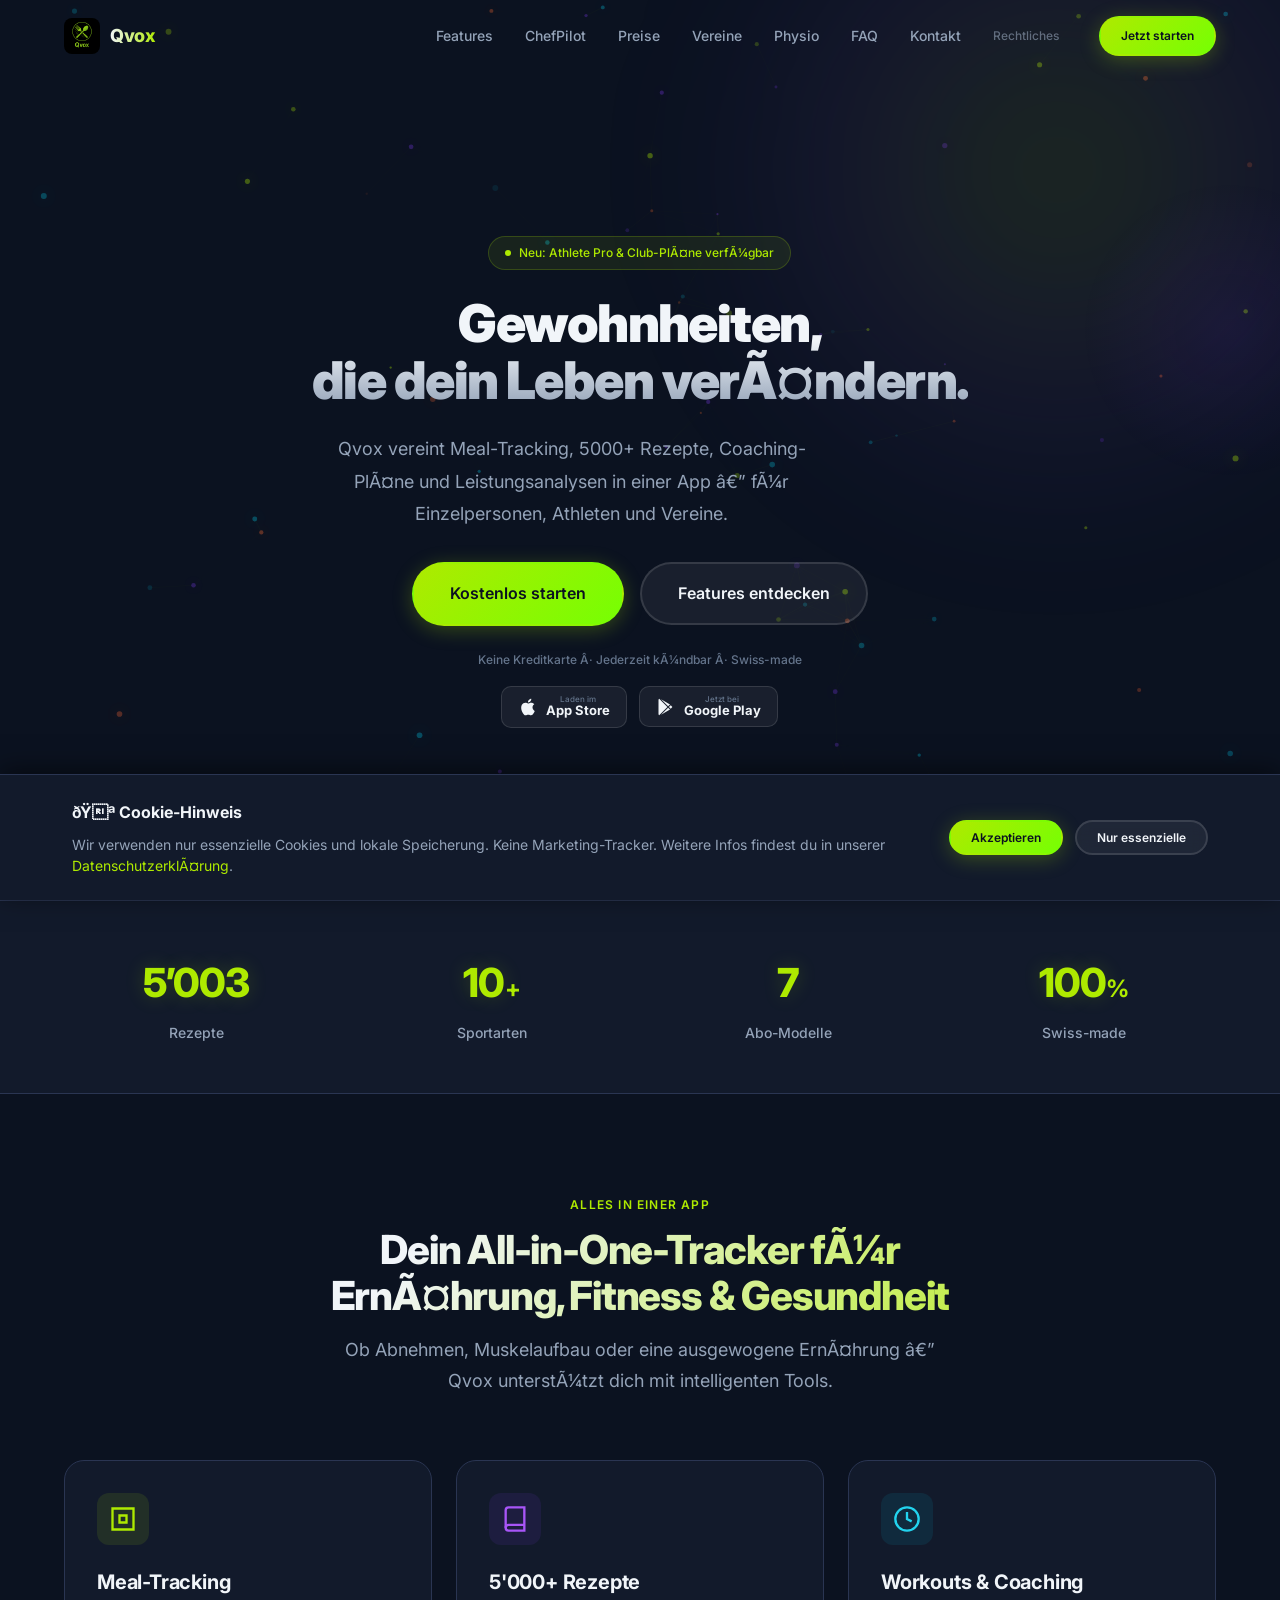
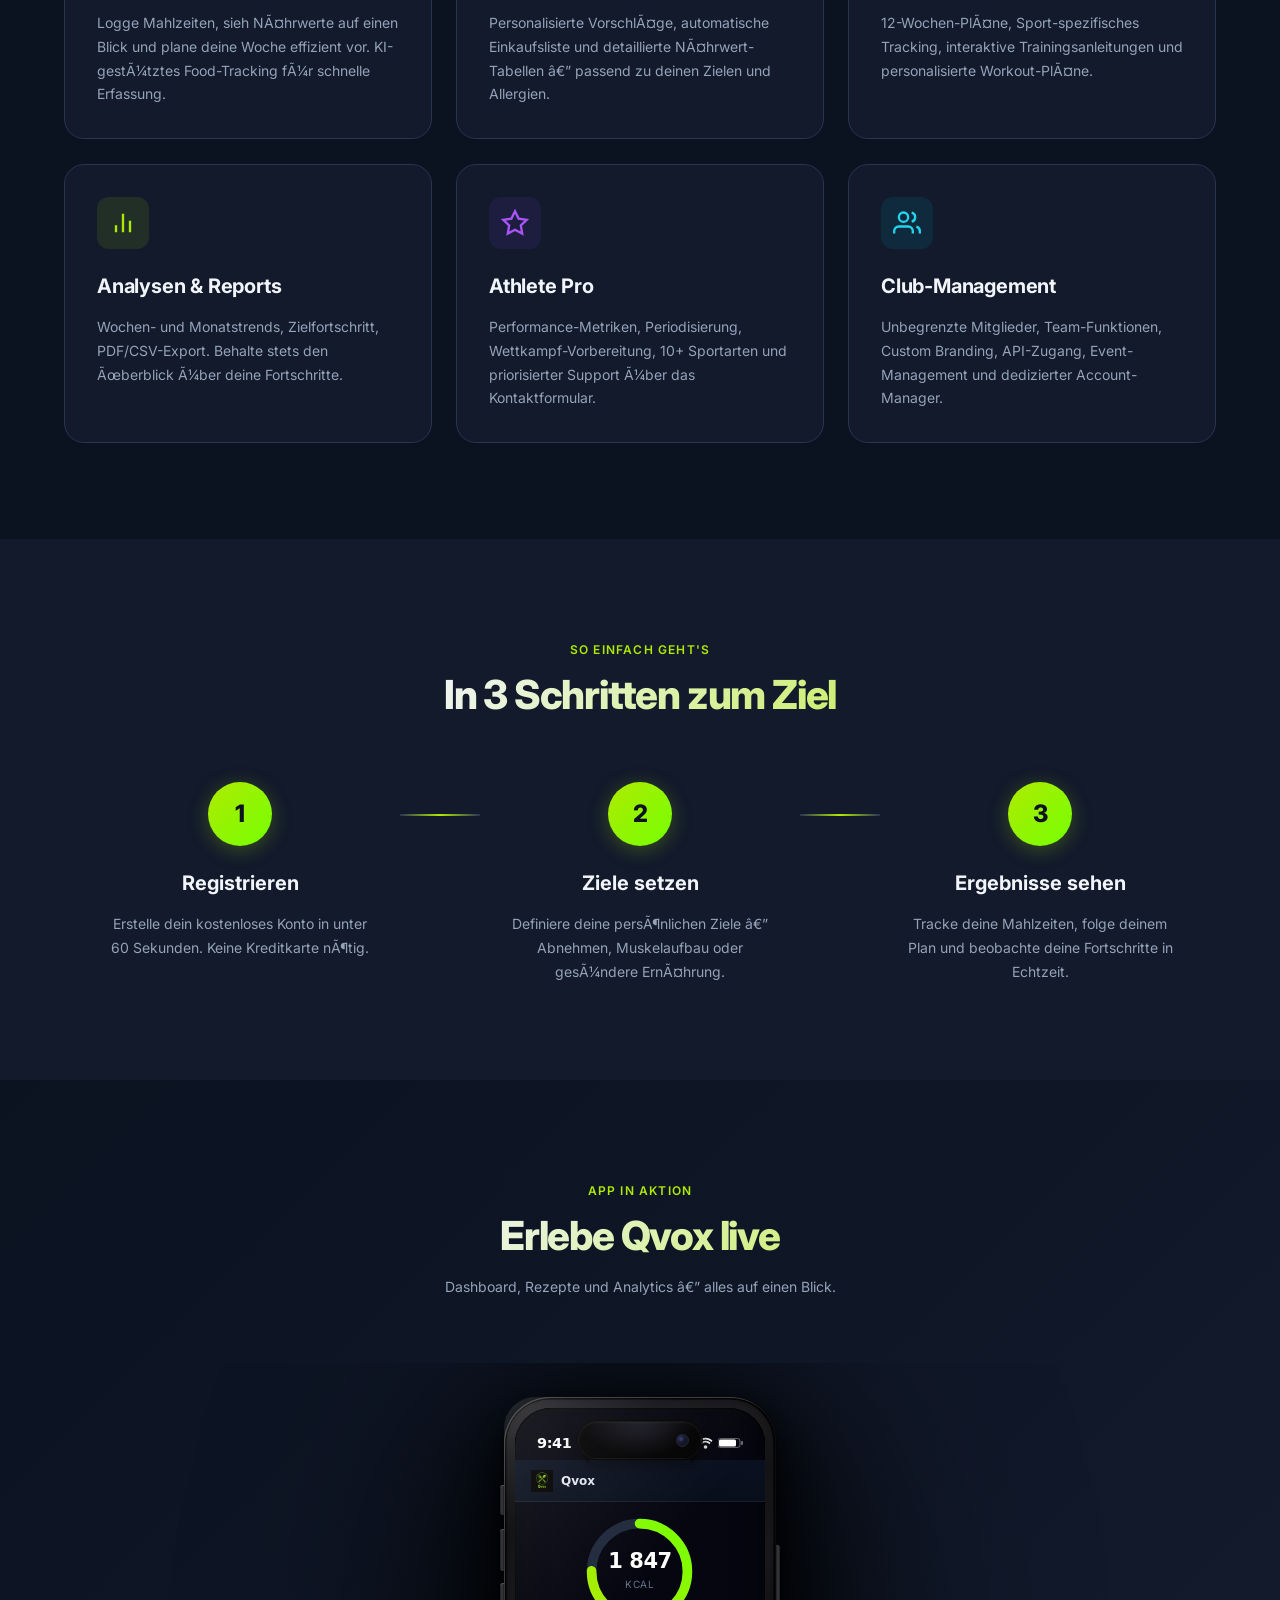
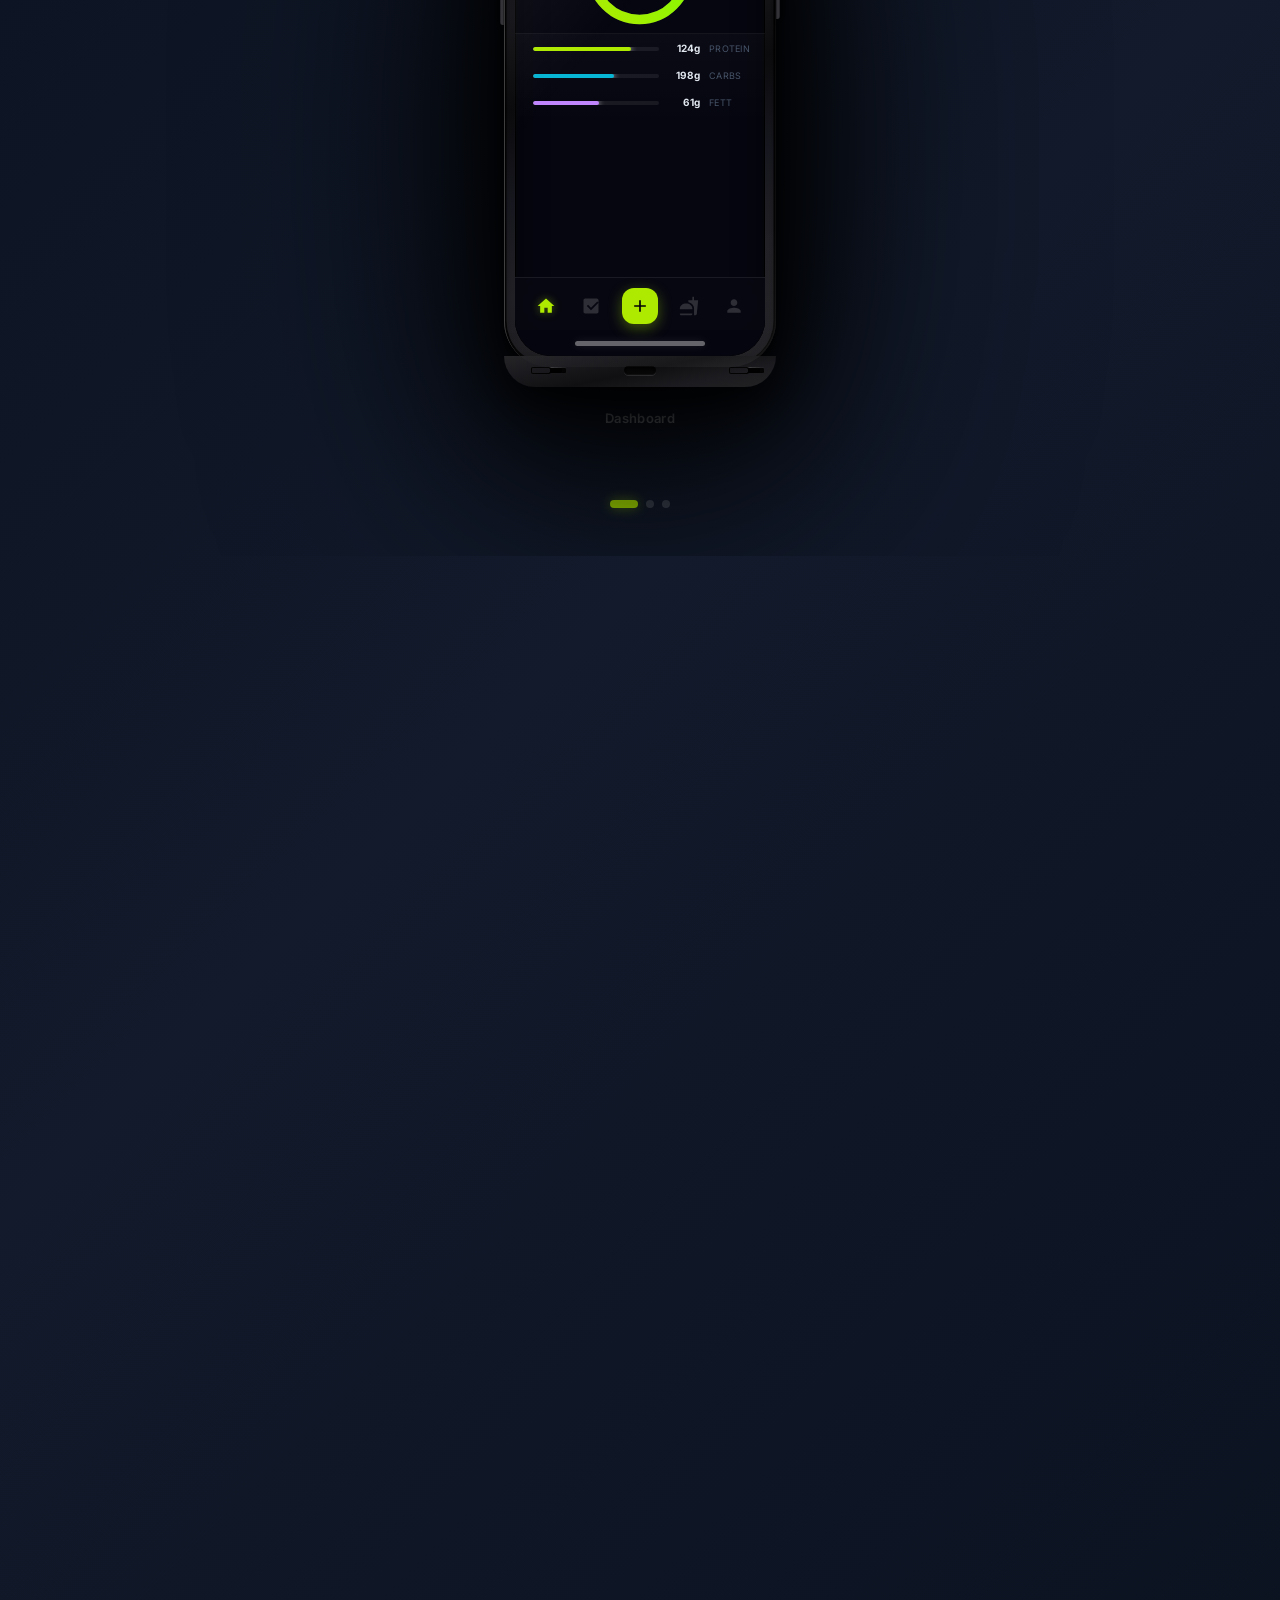
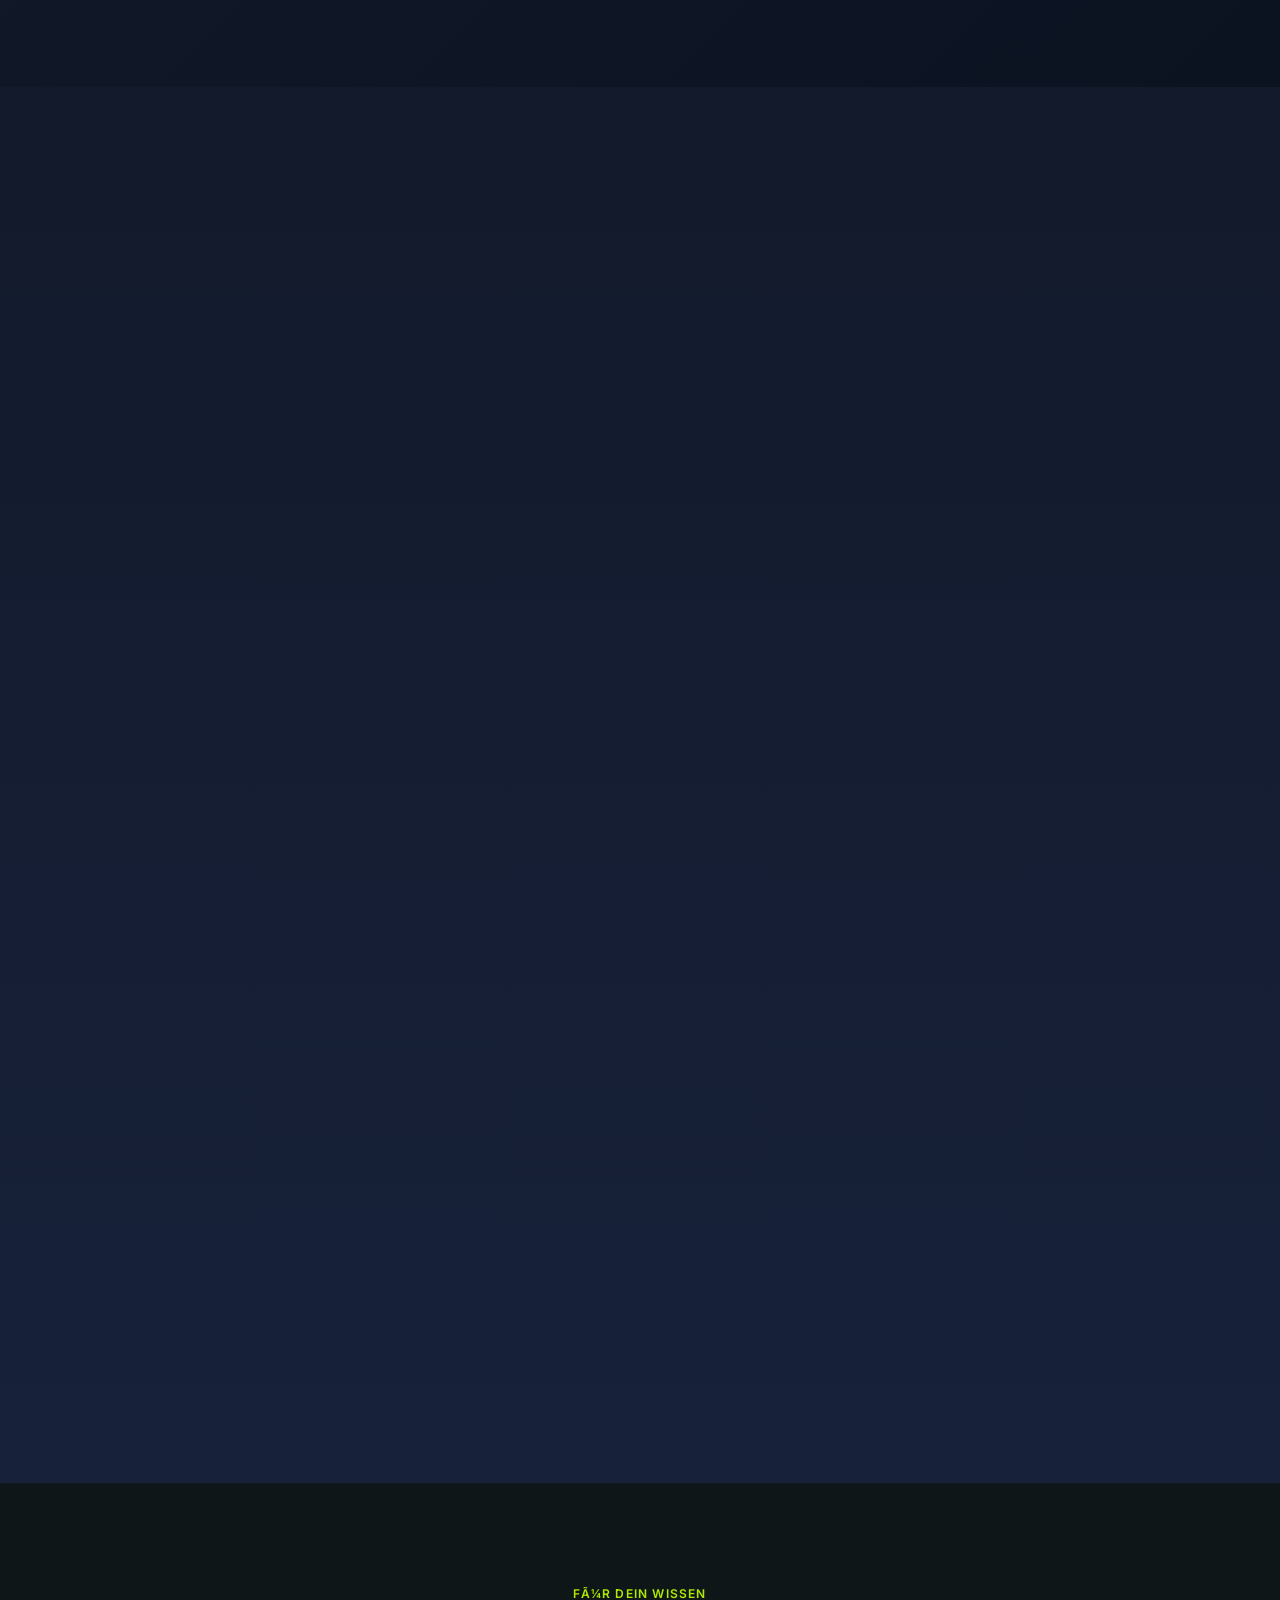
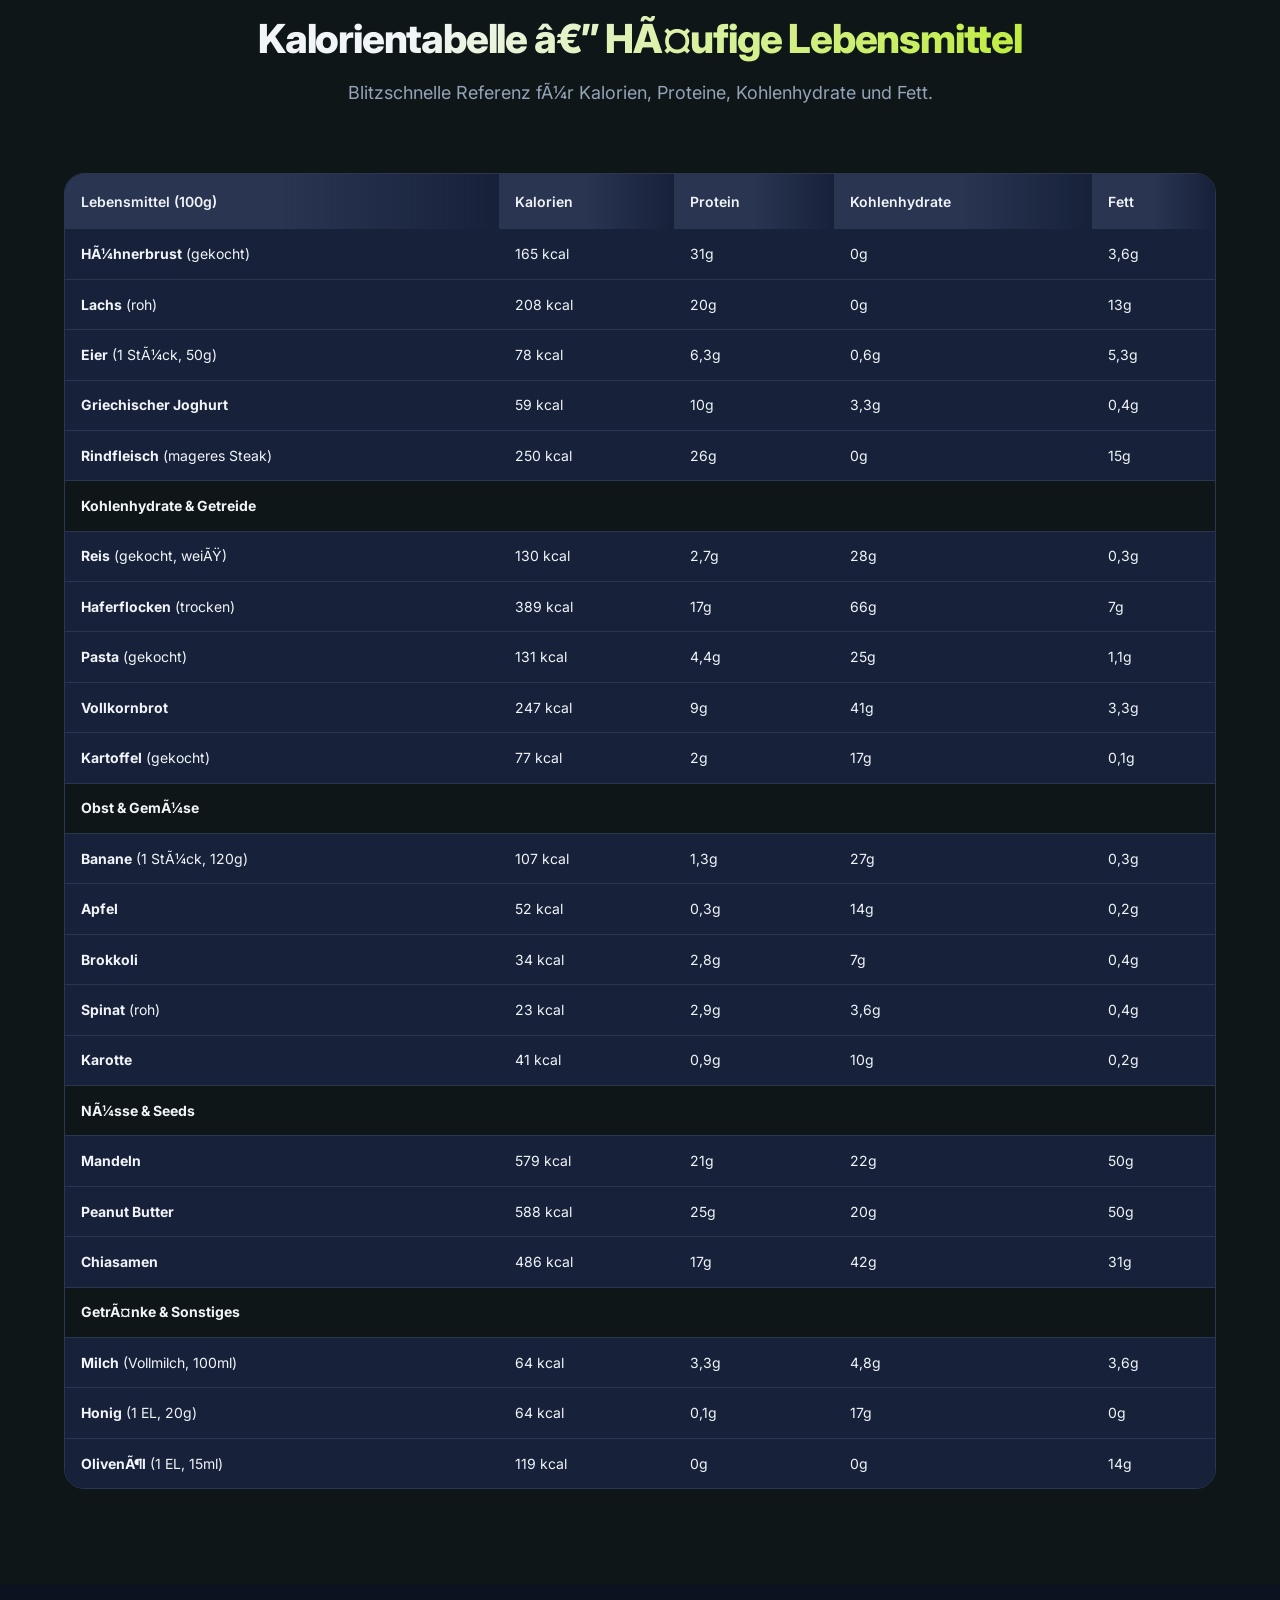
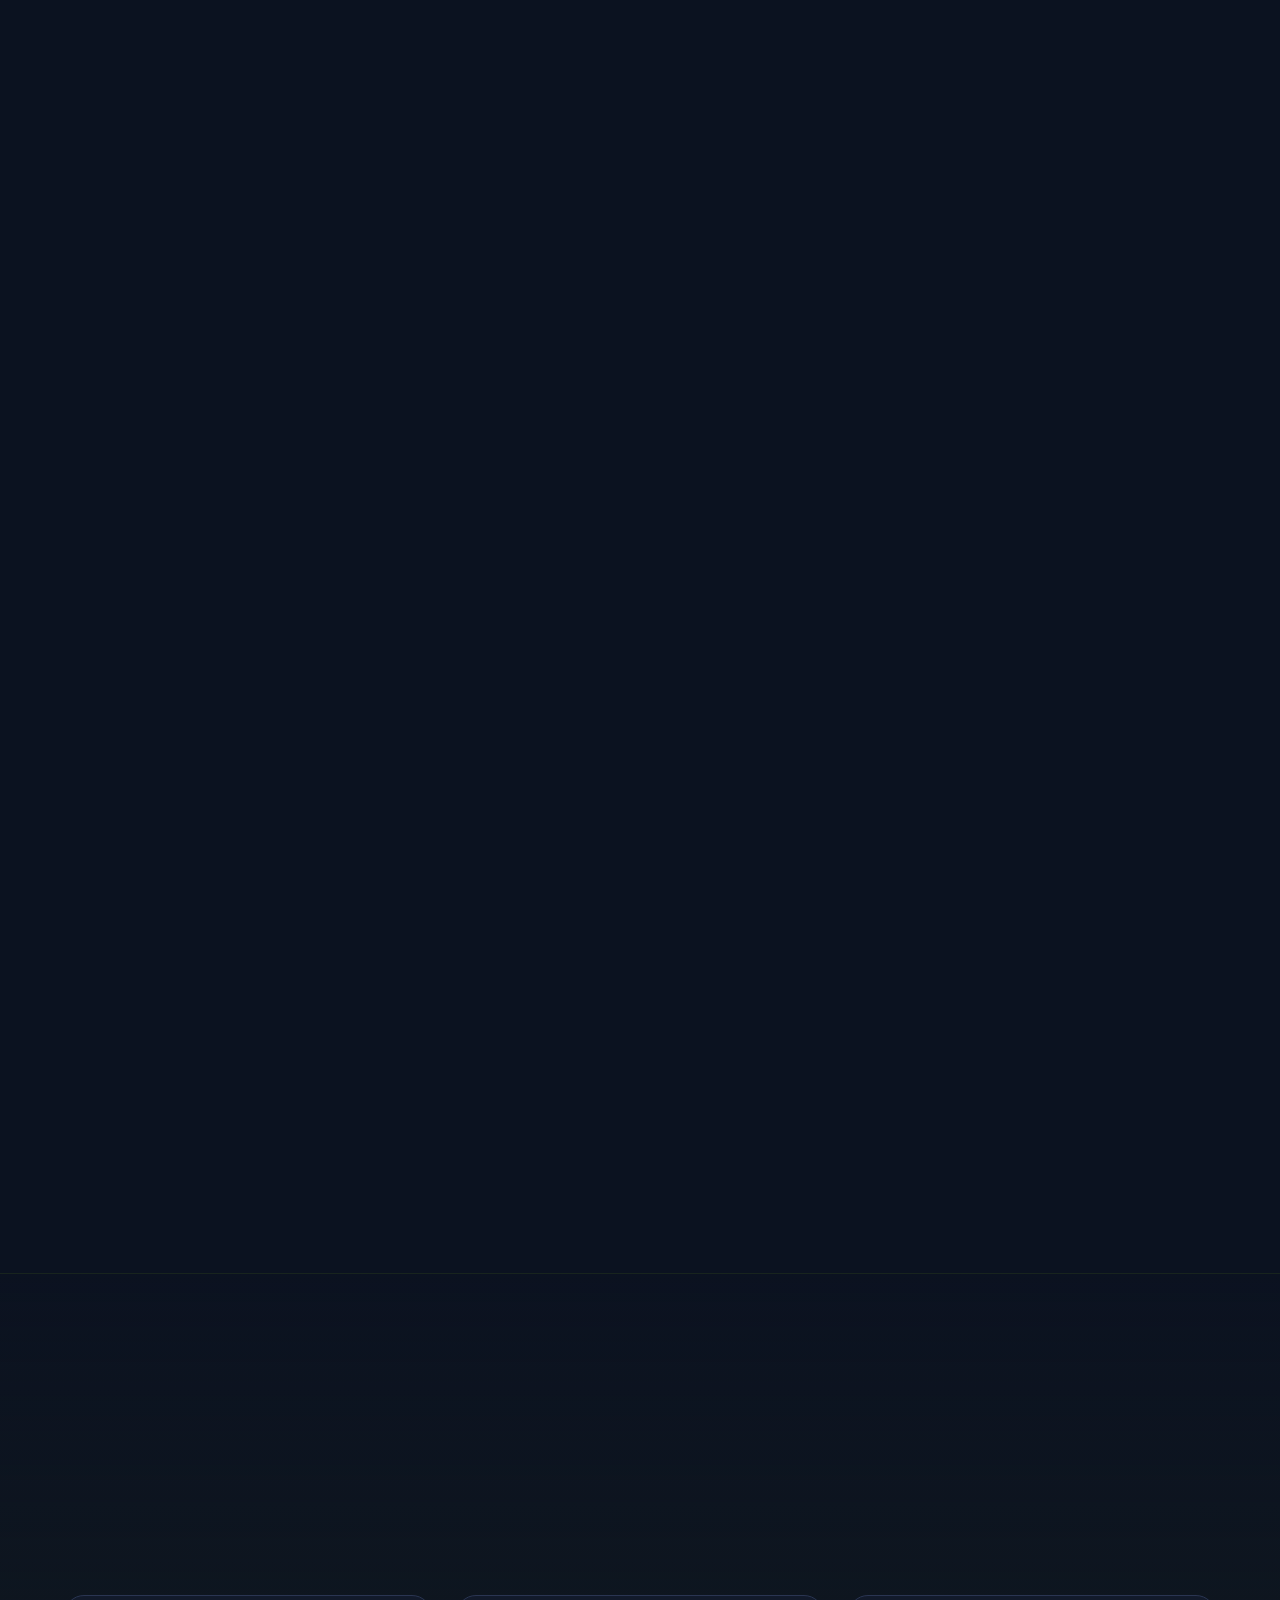
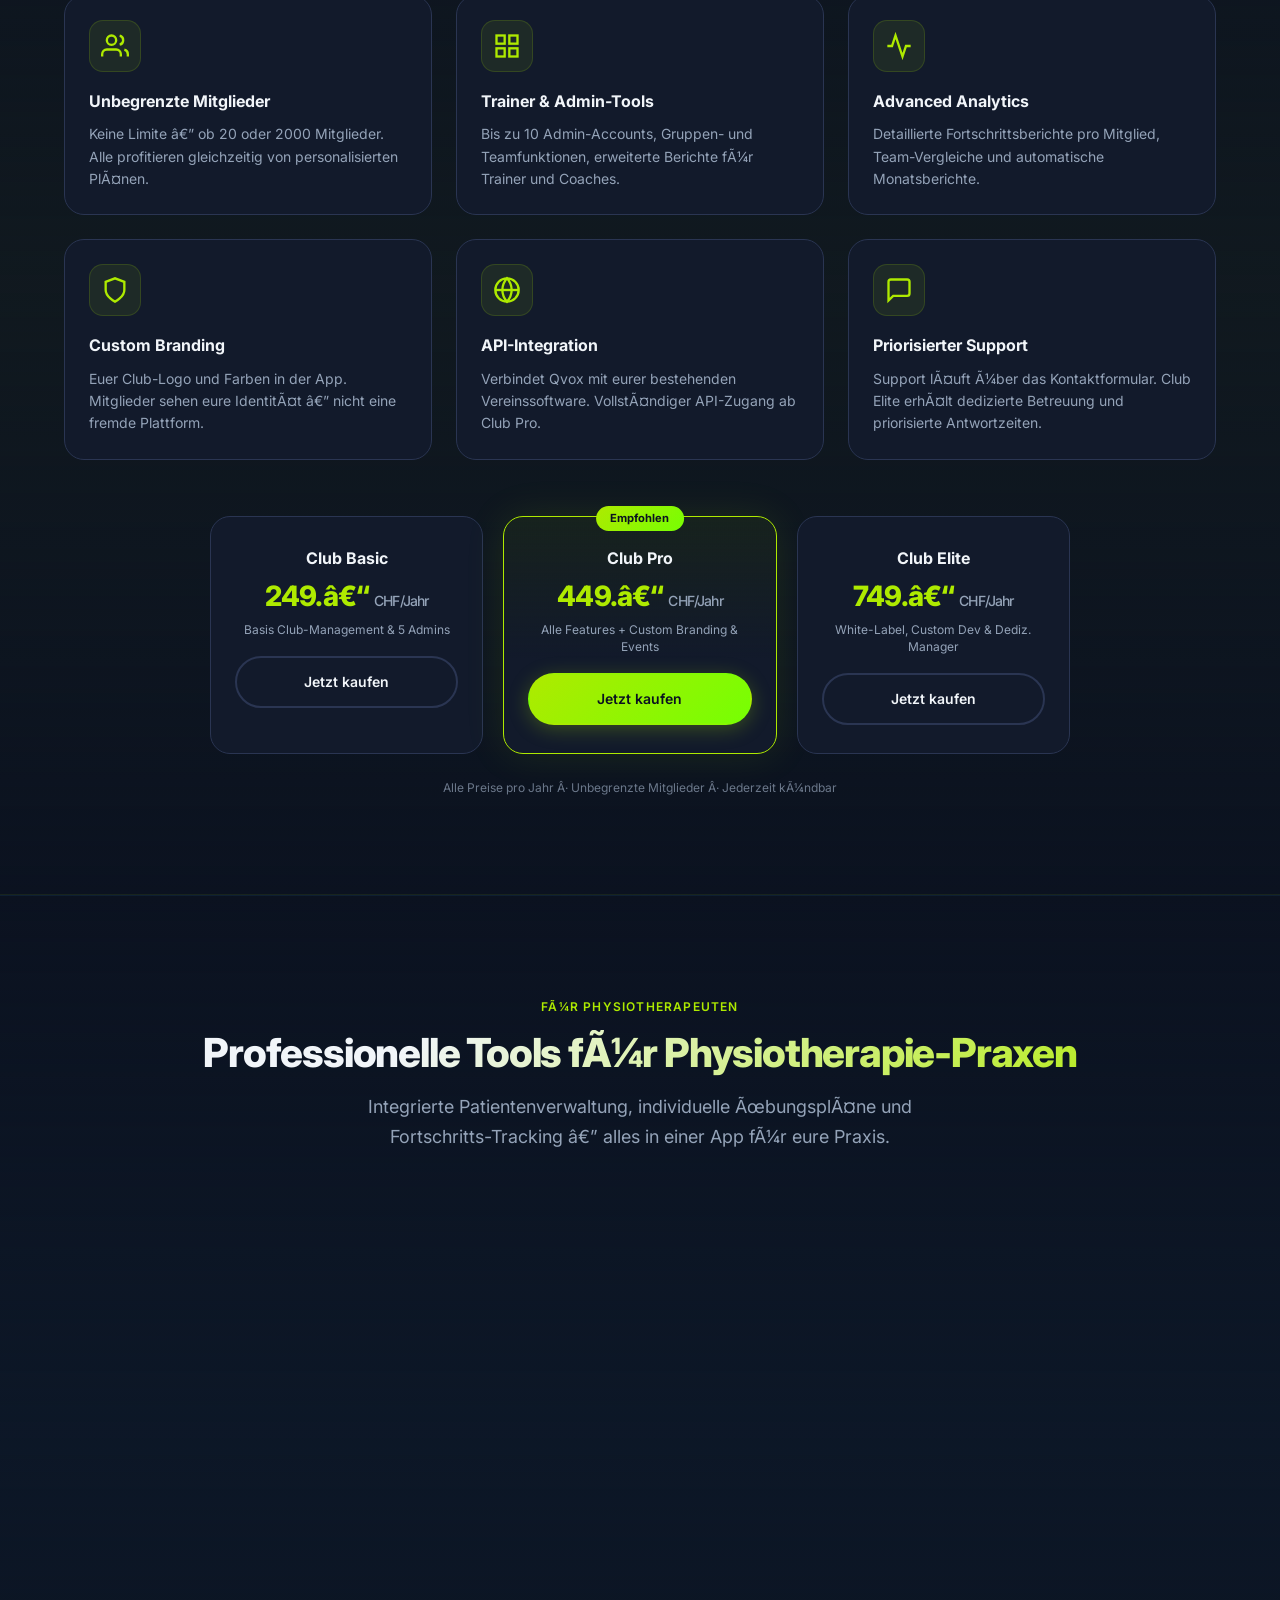
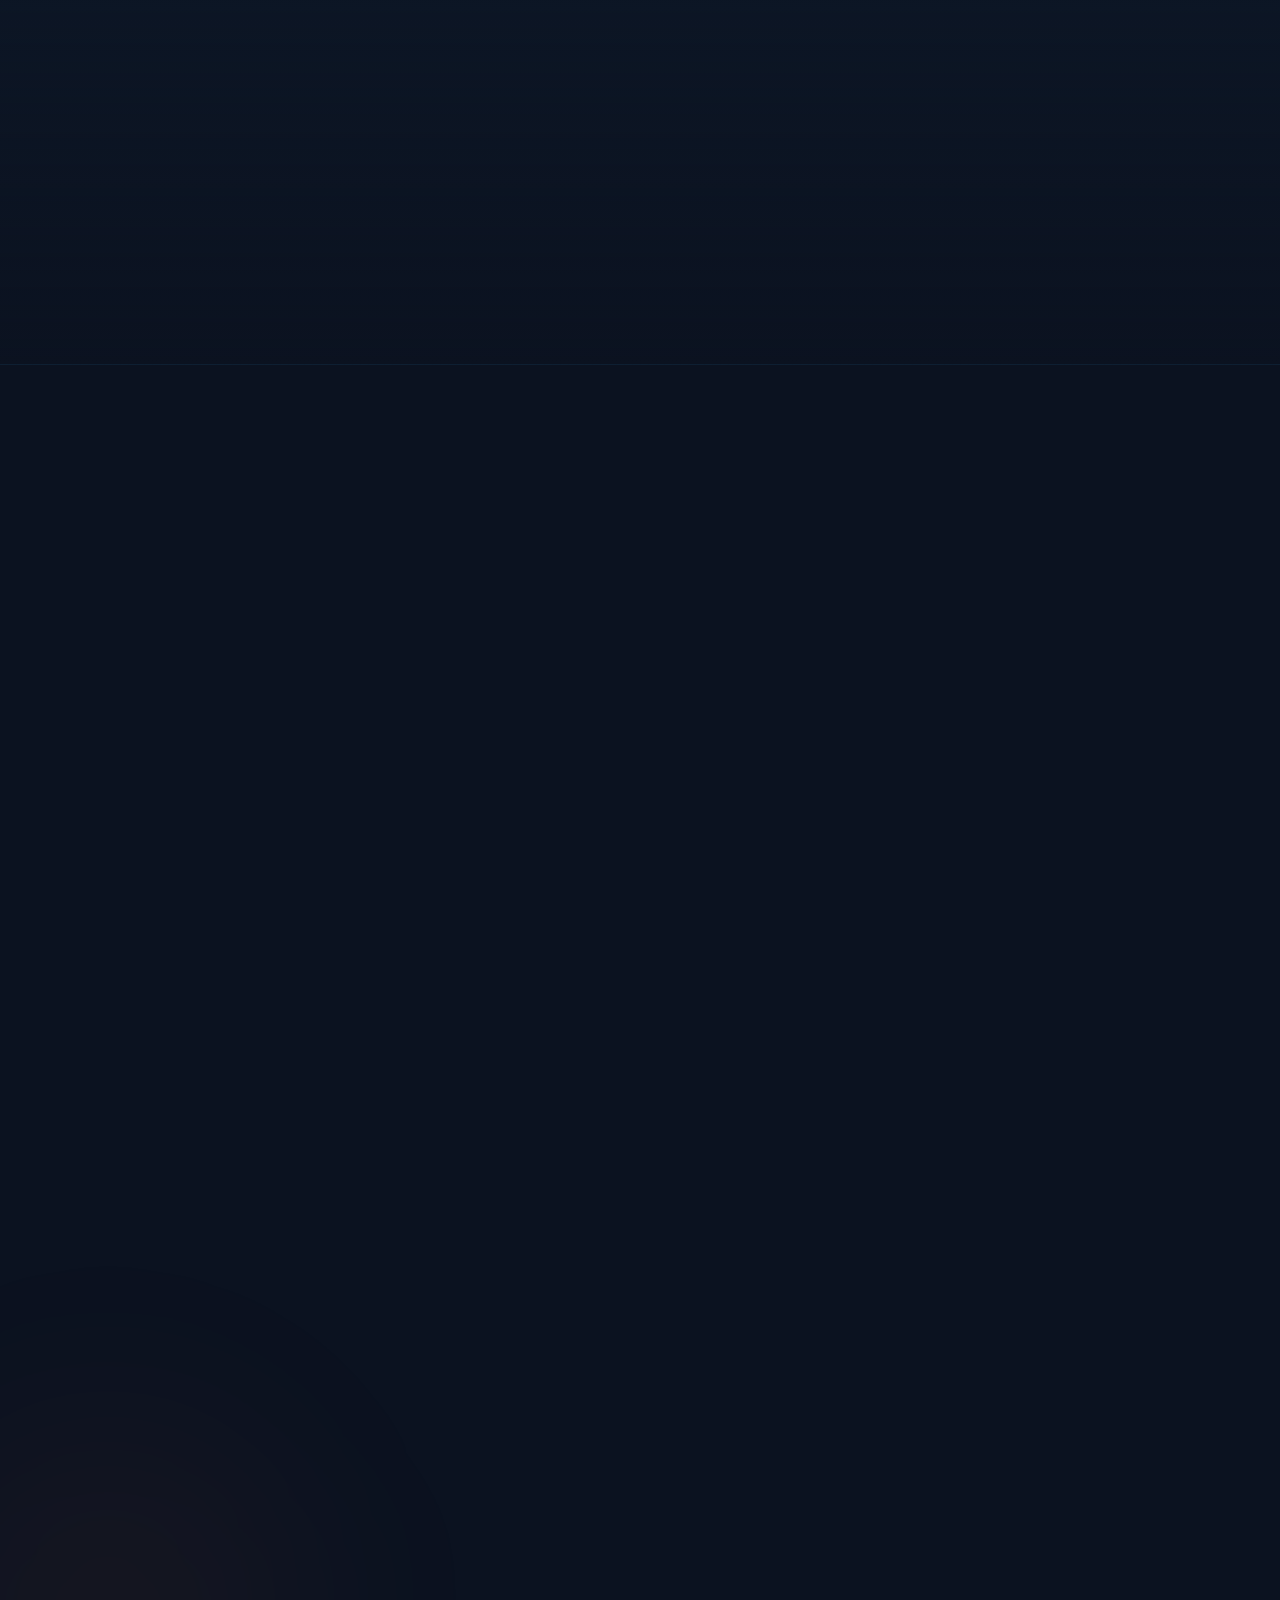
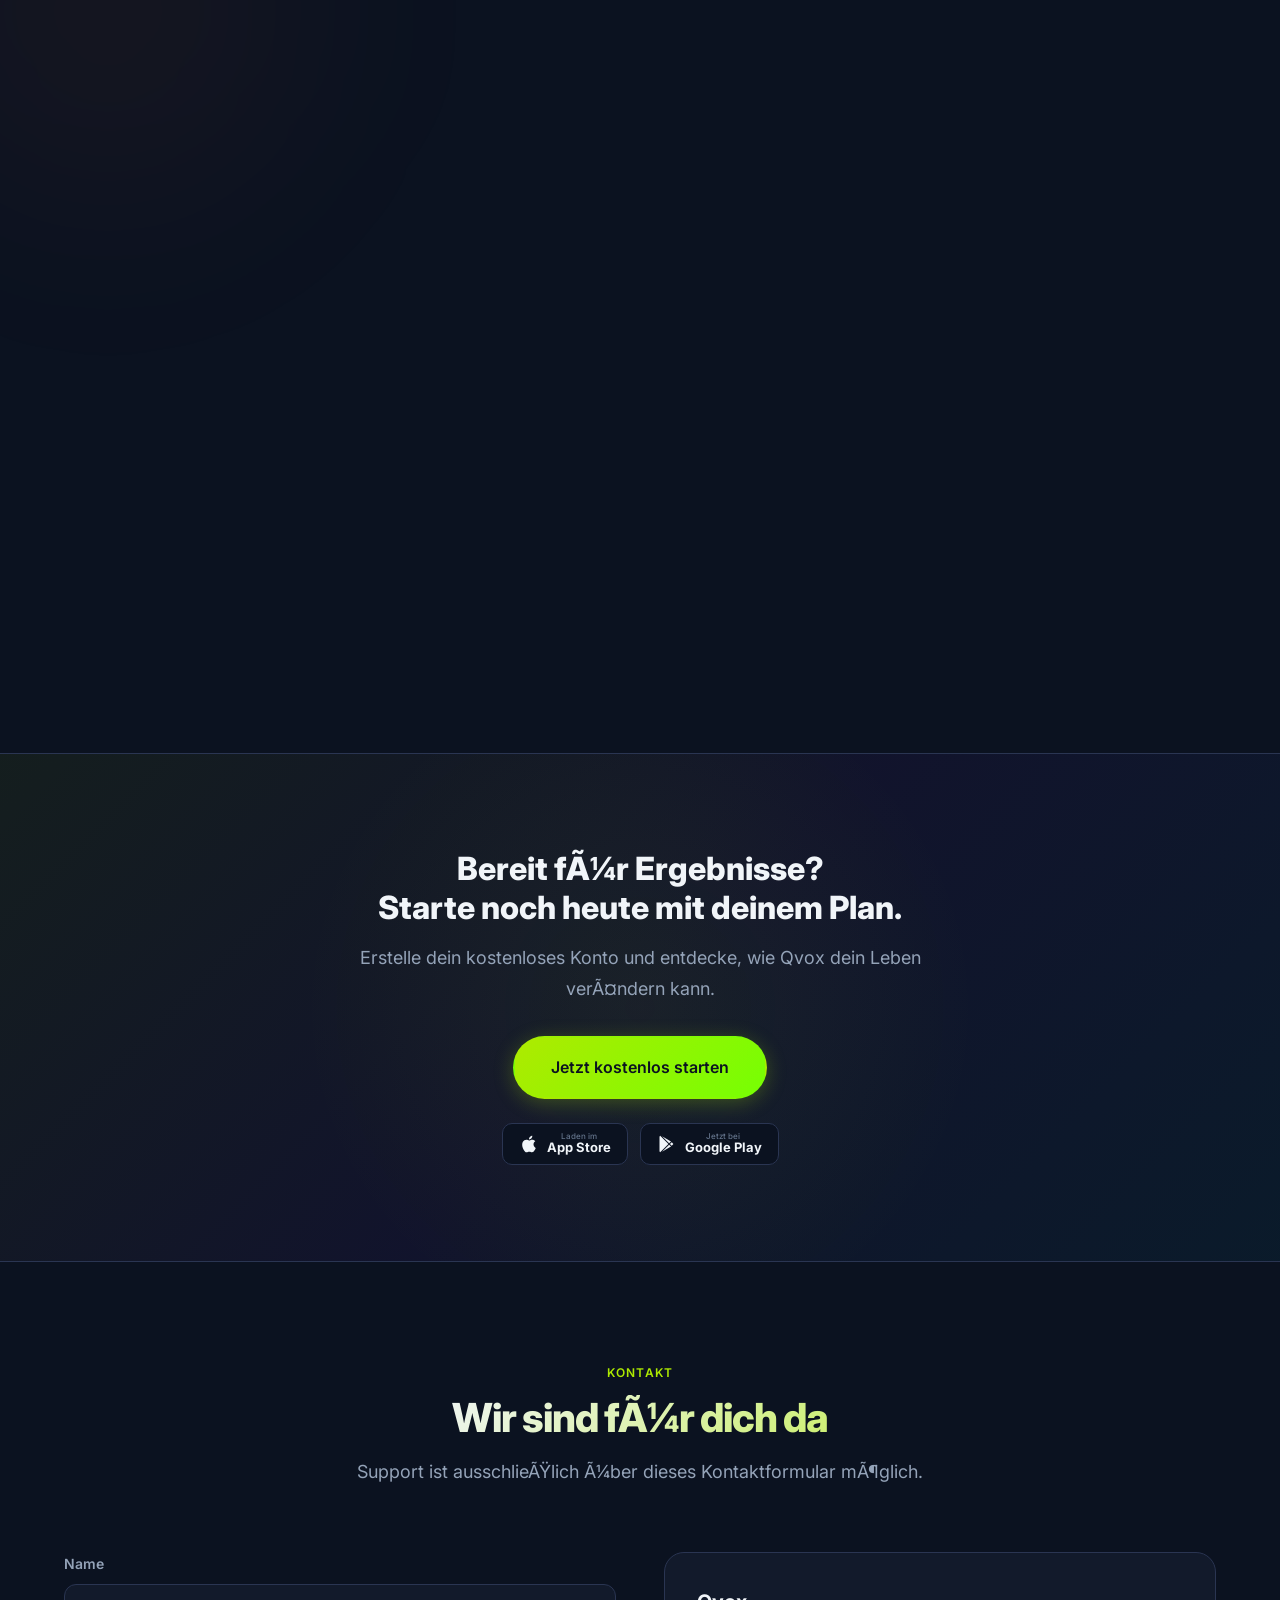
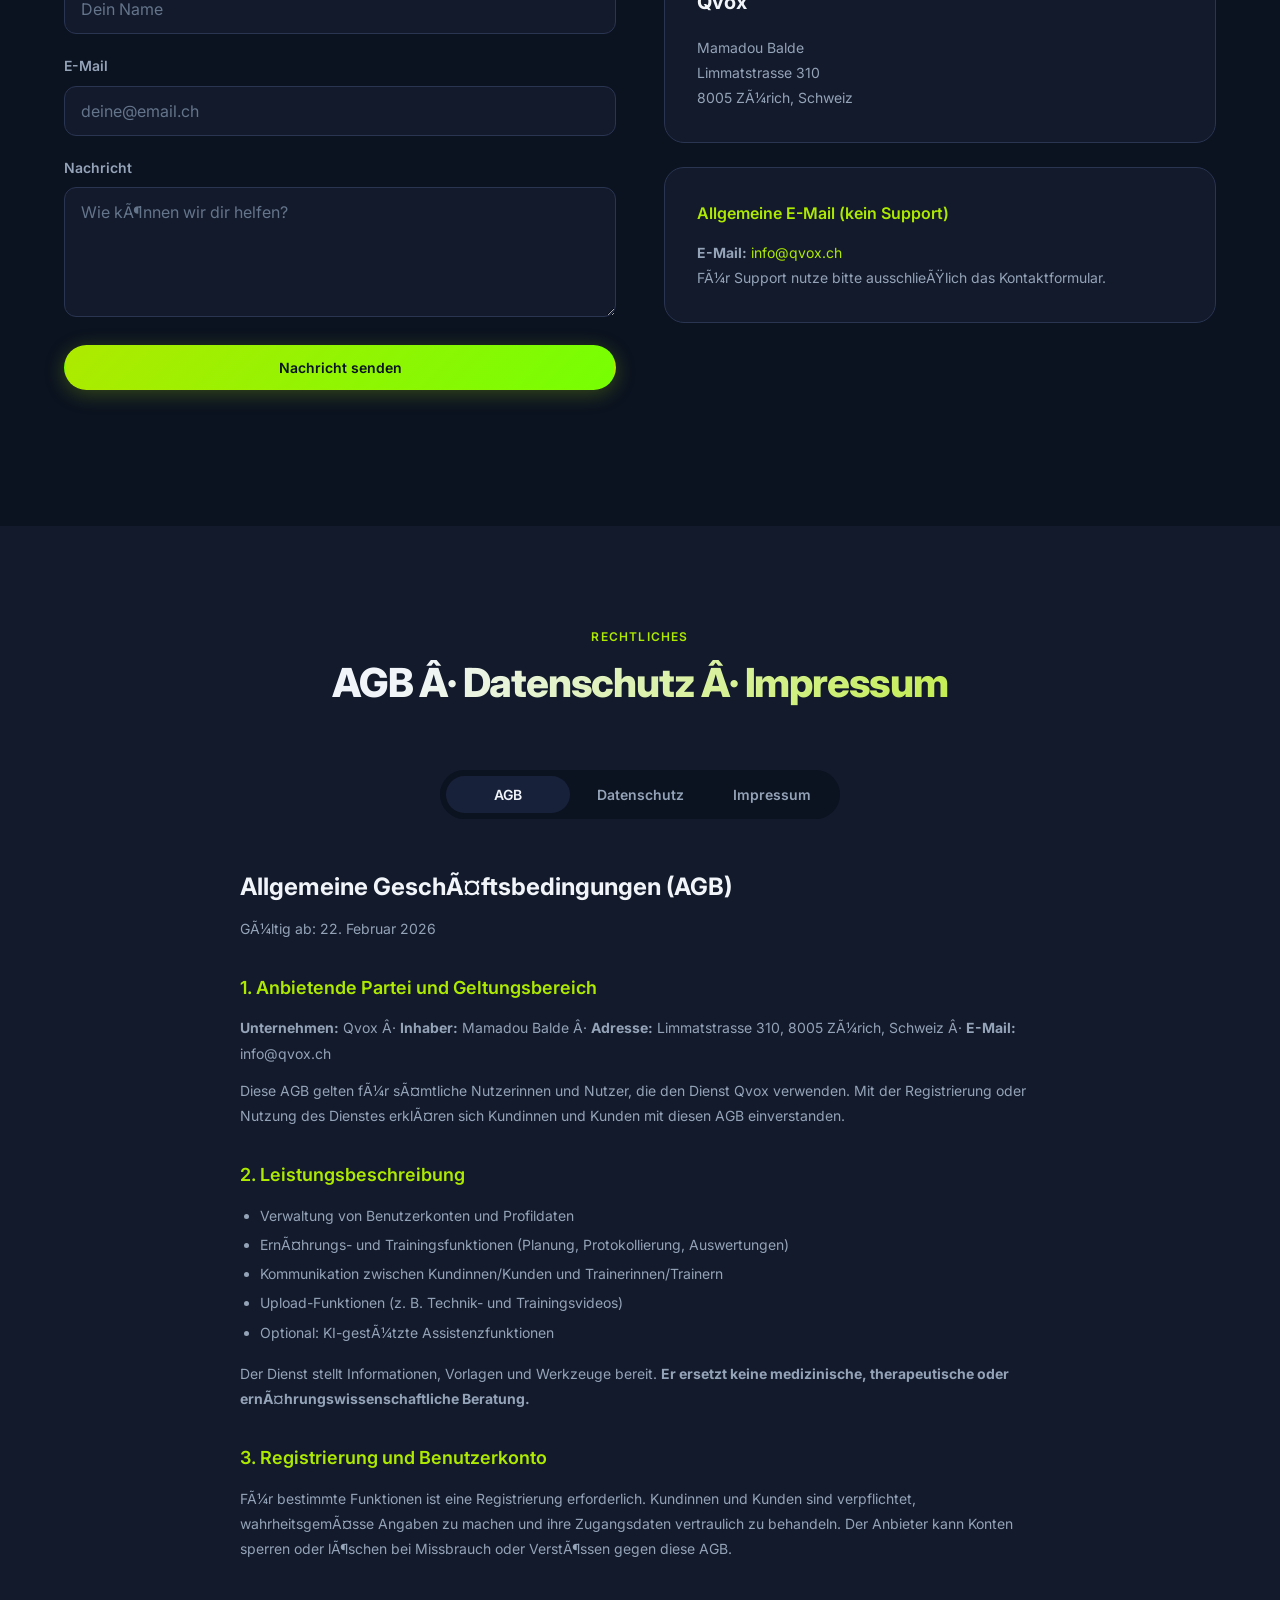
==== commit 5bddcb5d: "Use clean /preise/ URL and redirect old preise.html" ====
--- a/index.html
+++ b/index.html
@@ -1,4 +1,4 @@
-<!doctype html>
+﻿<!doctype html>
 <html lang="de">
 <head>
   <meta charset="utf-8" />
@@ -9,19 +9,19 @@
   <meta name="apple-mobile-web-app-title" content="Qvox" />
   <meta name="format-detection" content="telephone=no" />
   <!-- theme-color entfernt (Firefox/Opera Warnung) -->
-  <title>Qvox — Ernährung · Training · Tracking</title>
-  <meta name="description" content="Qvox: Deine All-in-One App für Ernährung, Training und Gesundheit. 5000+ Rezepte, KI-Empfehlungen, Coaching-Pläne, BMI-Rechner, Kalorienbedarf. Jetzt kostenlos starten!" />
+  <title>Qvox â€” ErnÃ¤hrung Â· Training Â· Tracking</title>
+  <meta name="description" content="Qvox: Deine All-in-One App fÃ¼r ErnÃ¤hrung, Training und Gesundheit. 5000+ Rezepte, KI-Empfehlungen, Coaching-PlÃ¤ne, BMI-Rechner, Kalorienbedarf. Jetzt kostenlos starten!" />
   <meta name="robots" content="index,follow,max-image-preview:large" />
   <link rel="canonical" href="https://qvox.ch/" />
   <meta property="og:type" content="website" />
   <meta property="og:site_name" content="Qvox" />
-  <meta property="og:title" content="Qvox — Ernährung, Training und Tracking in einer App" />
-  <meta property="og:description" content="Qvox vereint Ernährung, Training und Gesundheit in einer App. Starte kostenlos oder buche direkt den passenden Plan." />
+  <meta property="og:title" content="Qvox â€” ErnÃ¤hrung, Training und Tracking in einer App" />
+  <meta property="og:description" content="Qvox vereint ErnÃ¤hrung, Training und Gesundheit in einer App. Starte kostenlos oder buche direkt den passenden Plan." />
   <meta property="og:url" content="https://qvox.ch/" />
   <meta property="og:image" content="https://qvox.ch/qvox_logo.png" />
   <meta name="twitter:card" content="summary_large_image" />
-  <meta name="twitter:title" content="Qvox — Ernährung, Training und Tracking in einer App" />
-  <meta name="twitter:description" content="Qvox vereint Ernährung, Training und Gesundheit in einer App. Starte kostenlos oder buche direkt den passenden Plan." />
+  <meta name="twitter:title" content="Qvox â€” ErnÃ¤hrung, Training und Tracking in einer App" />
+  <meta name="twitter:description" content="Qvox vereint ErnÃ¤hrung, Training und Gesundheit in einer App. Starte kostenlos oder buche direkt den passenden Plan." />
   <meta name="twitter:image" content="https://qvox.ch/qvox_logo.png" />
   <link rel="apple-touch-icon" href="qvox_logo.png" />
   <link rel="preconnect" href="https://fonts.googleapis.com" />
@@ -62,7 +62,7 @@
 </head>
 <body>
 
-<!-- ══════════ HEADER ══════════ -->
+<!-- â•â•â•â•â•â•â•â•â•â• HEADER â•â•â•â•â•â•â•â•â•â• -->
 <header class="header" id="top">
   <div class="container header__inner">
     <a href="index.html" class="header__logo">
@@ -72,15 +72,15 @@
     <nav class="header__nav" id="mainNav">
       <a href="features.html">Features</a>
       <a href="features.html#chefpilot">ChefPilot</a>
-      <a href="preise.html">Preise</a>
+      <a href="preise/">Preise</a>
       <a href="index.html#clubs">Vereine</a>
       <a href="index.html#physio">Physio</a>
       <a href="index.html#faq">FAQ</a>
       <a href="kontakt.html">Kontakt</a>
       <a href="rechtliches.html" class="nav-legal">Rechtliches</a>
     </nav>
-    <a href="preise.html" class="btn btn--sm btn--primary header__cta">Jetzt starten</a>
-    <button class="header__burger" id="navToggle" aria-label="Menü öffnen">
+    <a href="preise/" class="btn btn--sm btn--primary header__cta">Jetzt starten</a>
+    <button class="header__burger" id="navToggle" aria-label="MenÃ¼ Ã¶ffnen">
       <span></span><span></span><span></span>
     </button>
   </div>
@@ -88,29 +88,29 @@
 
 <main>
 
-<!-- ══════════ HERO ══════════ -->
+<!-- â•â•â•â•â•â•â•â•â•â• HERO â•â•â•â•â•â•â•â•â•â• -->
 <section class="hero">
   <div class="hero__bg-glow"></div>
   <div class="container hero__inner">
     <div class="hero__content">
       <span class="hero__badge">
         <span class="hero__badge-dot"></span>
-        Neu: Athlete Pro &amp; Club-Pläne verfügbar
+        Neu: Athlete Pro &amp; Club-PlÃ¤ne verfÃ¼gbar
       </span>
-      <h1 class="hero__title">Gewohnheiten,<br>die dein Leben&nbsp;verändern.</h1>
-      <p class="hero__sub">Qvox vereint Meal-Tracking, 5000+ Rezepte, Coaching-Pläne und Leistungsanalysen in einer App — für Einzelpersonen, Athleten und Vereine.</p>
+      <h1 class="hero__title">Gewohnheiten,<br>die dein Leben&nbsp;verÃ¤ndern.</h1>
+      <p class="hero__sub">Qvox vereint Meal-Tracking, 5000+ Rezepte, Coaching-PlÃ¤ne und Leistungsanalysen in einer App â€” fÃ¼r Einzelpersonen, Athleten und Vereine.</p>
       <div class="hero__actions">
-        <a href="preise.html" class="btn btn--primary btn--lg">Kostenlos starten</a>
+        <a href="preise/" class="btn btn--primary btn--lg">Kostenlos starten</a>
         <a href="features.html" class="btn btn--ghost btn--lg">Features entdecken</a>
       </div>
-      <p class="hero__trust">Keine Kreditkarte · Jederzeit kündbar · Swiss-made</p>
+      <p class="hero__trust">Keine Kreditkarte Â· Jederzeit kÃ¼ndbar Â· Swiss-made</p>
       <!-- App Store Buttons -->
       <div class="hero__stores">
-        <a href="kontakt.html" class="store-badge" aria-label="App Store (bald verfügbar)" title="Store-Release in Vorbereitung">
+        <a href="kontakt.html" class="store-badge" aria-label="App Store (bald verfÃ¼gbar)" title="Store-Release in Vorbereitung">
           <svg width="20" height="20" viewBox="0 0 24 24" fill="currentColor"><path d="M18.71 19.5c-.83 1.24-1.71 2.45-3.05 2.47-1.34.03-1.77-.79-3.29-.79-1.53 0-2 .77-3.27.82-1.31.05-2.3-1.32-3.14-2.53C4.25 17 2.94 12.45 4.7 9.39c.87-1.52 2.43-2.48 4.12-2.51 1.28-.02 2.5.87 3.29.87.78 0 2.26-1.07 3.8-.91.65.03 2.47.26 3.64 1.98-.09.06-2.17 1.28-2.15 3.81.03 3.02 2.65 4.03 2.68 4.04-.03.07-.42 1.44-1.38 2.83M13 3.5c.73-.83 1.94-1.46 2.94-1.5.13 1.17-.34 2.35-1.04 3.19-.69.85-1.83 1.51-2.95 1.42-.15-1.15.41-2.35 1.05-3.11z"/></svg>
           <div><small>Laden im</small><strong>App Store</strong></div>
         </a>
-        <a href="kontakt.html" class="store-badge" aria-label="Google Play (bald verfügbar)" title="Store-Release in Vorbereitung">
+        <a href="kontakt.html" class="store-badge" aria-label="Google Play (bald verfÃ¼gbar)" title="Store-Release in Vorbereitung">
           <svg width="20" height="20" viewBox="0 0 24 24" fill="currentColor"><path d="M3 20.5v-17c0-.59.34-1.11.84-1.35L13.69 12l-9.85 9.85c-.5-.24-.84-.76-.84-1.35m13.81-5.38L6.05 21.34l8.49-8.49 2.27 2.27m.91-.91L19.65 12l-1.92-2.21-2.27 2.27 2.26 2.15M6.05 2.66l10.76 6.22-2.27 2.27-8.49-8.49z"/></svg>
           <div><small>Jetzt bei</small><strong>Google Play</strong></div>
         </a>
@@ -119,7 +119,7 @@
   </div>
 </section>
 
-<!-- ══════════ SOCIAL PROOF ══════════ -->
+<!-- â•â•â•â•â•â•â•â•â•â• SOCIAL PROOF â•â•â•â•â•â•â•â•â•â• -->
 <section class="stats">
   <div class="container stats__inner">
     <div class="stat reveal">
@@ -141,13 +141,13 @@
   </div>
 </section>
 
-<!-- ══════════ FEATURES ══════════ -->
+<!-- â•â•â•â•â•â•â•â•â•â• FEATURES â•â•â•â•â•â•â•â•â•â• -->
 <section id="features" class="features section">
   <div class="container">
     <div class="section__head reveal">
       <span class="section__eyebrow">Alles in einer App</span>
-      <h2 class="section__title">Dein All-in-One-Tracker für<br>Ernährung, Fitness &amp; Gesundheit</h2>
-      <p class="section__sub">Ob Abnehmen, Muskelaufbau oder eine ausgewogene Ernährung — Qvox unterstützt dich mit intelligenten Tools.</p>
+      <h2 class="section__title">Dein All-in-One-Tracker fÃ¼r<br>ErnÃ¤hrung, Fitness &amp; Gesundheit</h2>
+      <p class="section__sub">Ob Abnehmen, Muskelaufbau oder eine ausgewogene ErnÃ¤hrung â€” Qvox unterstÃ¼tzt dich mit intelligenten Tools.</p>
     </div>
     <div class="features__grid">
       <article class="feature-card reveal">
@@ -155,35 +155,35 @@
           <svg width="28" height="28" fill="none" viewBox="0 0 24 24" stroke="currentColor" stroke-width="2"><path d="M3 3h18v18H3z"/><path d="M9 9h6v6H9z"/></svg>
         </div>
         <h3>Meal-Tracking</h3>
-        <p>Logge Mahlzeiten, sieh Nährwerte auf einen Blick und plane deine Woche effizient vor. KI-gestütztes Food-Tracking für schnelle Erfassung.</p>
+        <p>Logge Mahlzeiten, sieh NÃ¤hrwerte auf einen Blick und plane deine Woche effizient vor. KI-gestÃ¼tztes Food-Tracking fÃ¼r schnelle Erfassung.</p>
       </article>
       <article class="feature-card reveal">
         <div class="feature-card__icon feature-card__icon--violet">
           <svg width="28" height="28" fill="none" viewBox="0 0 24 24" stroke="currentColor" stroke-width="2"><path d="M4 19.5A2.5 2.5 0 016.5 17H20"/><path d="M6.5 2H20v20H6.5A2.5 2.5 0 014 19.5v-15A2.5 2.5 0 016.5 2z"/></svg>
         </div>
         <h3>5'000+ Rezepte</h3>
-        <p>Personalisierte Vorschläge, automatische Einkaufsliste und detaillierte Nährwert-Tabellen — passend zu deinen Zielen und Allergien.</p>
+        <p>Personalisierte VorschlÃ¤ge, automatische Einkaufsliste und detaillierte NÃ¤hrwert-Tabellen â€” passend zu deinen Zielen und Allergien.</p>
       </article>
       <article class="feature-card reveal">
         <div class="feature-card__icon feature-card__icon--cyan">
           <svg width="28" height="28" fill="none" viewBox="0 0 24 24" stroke="currentColor" stroke-width="2"><circle cx="12" cy="12" r="10"/><path d="M12 6v6l4 2"/></svg>
         </div>
         <h3>Workouts &amp; Coaching</h3>
-        <p>12-Wochen-Pläne, Sport-spezifisches Tracking, interaktive Trainingsanleitungen und personalisierte Workout-Pläne.</p>
+        <p>12-Wochen-PlÃ¤ne, Sport-spezifisches Tracking, interaktive Trainingsanleitungen und personalisierte Workout-PlÃ¤ne.</p>
       </article>
       <article class="feature-card reveal">
         <div class="feature-card__icon feature-card__icon--lime">
           <svg width="28" height="28" fill="none" viewBox="0 0 24 24" stroke="currentColor" stroke-width="2"><path d="M18 20V10"/><path d="M12 20V4"/><path d="M6 20v-6"/></svg>
         </div>
         <h3>Analysen &amp; Reports</h3>
-        <p>Wochen- und Monatstrends, Zielfortschritt, PDF/CSV-Export. Behalte stets den Überblick über deine Fortschritte.</p>
+        <p>Wochen- und Monatstrends, Zielfortschritt, PDF/CSV-Export. Behalte stets den Ãœberblick Ã¼ber deine Fortschritte.</p>
       </article>
       <article class="feature-card reveal">
         <div class="feature-card__icon feature-card__icon--violet">
           <svg width="28" height="28" fill="none" viewBox="0 0 24 24" stroke="currentColor" stroke-width="2"><polygon points="12 2 15.09 8.26 22 9.27 17 14.14 18.18 21.02 12 17.77 5.82 21.02 7 14.14 2 9.27 8.91 8.26"/></svg>
         </div>
         <h3>Athlete Pro</h3>
-        <p>Performance-Metriken, Periodisierung, Wettkampf-Vorbereitung, 10+ Sportarten und priorisierter Support über das Kontaktformular.</p>
+        <p>Performance-Metriken, Periodisierung, Wettkampf-Vorbereitung, 10+ Sportarten und priorisierter Support Ã¼ber das Kontaktformular.</p>
       </article>
       <article class="feature-card reveal">
         <div class="feature-card__icon feature-card__icon--cyan">
@@ -196,7 +196,7 @@
   </div>
 </section>
 
-<!-- ══════════ HOW IT WORKS ══════════ -->
+<!-- â•â•â•â•â•â•â•â•â•â• HOW IT WORKS â•â•â•â•â•â•â•â•â•â• -->
 <section class="how section">
   <div class="container">
     <div class="section__head reveal">
@@ -207,13 +207,13 @@
       <div class="how__step reveal">
         <div class="how__num">1</div>
         <h3>Registrieren</h3>
-        <p>Erstelle dein kostenloses Konto in unter 60 Sekunden. Keine Kreditkarte nötig.</p>
+        <p>Erstelle dein kostenloses Konto in unter 60 Sekunden. Keine Kreditkarte nÃ¶tig.</p>
       </div>
       <div class="how__connector"></div>
       <div class="how__step reveal">
         <div class="how__num">2</div>
         <h3>Ziele setzen</h3>
-        <p>Definiere deine persönlichen Ziele — Abnehmen, Muskelaufbau oder gesündere Ernährung.</p>
+        <p>Definiere deine persÃ¶nlichen Ziele â€” Abnehmen, Muskelaufbau oder gesÃ¼ndere ErnÃ¤hrung.</p>
       </div>
       <div class="how__connector"></div>
       <div class="how__step reveal">
@@ -225,19 +225,19 @@
   </div>
 </section>
 
-<!-- ══════════ APP SHOWCASE (3 PHONES CAROUSEL) ══════════ -->
+<!-- â•â•â•â•â•â•â•â•â•â• APP SHOWCASE (3 PHONES CAROUSEL) â•â•â•â•â•â•â•â•â•â• -->
 <section id="showcase" class="showcase section">
   <div class="container">
     <div class="section__head reveal">
       <span class="section__eyebrow">App in Aktion</span>
       <h2 class="section__title">Erlebe Qvox live</h2>
-      <p class="section__sub">Dashboard, Rezepte und Analytics — alles auf einen Blick.</p>
+      <p class="section__sub">Dashboard, Rezepte und Analytics â€” alles auf einen Blick.</p>
     </div>
 
     <div class="phones-carousel">
       <div class="phones-track" id="phonesTrack">
 
-        <!-- ── Phone 1: Dashboard ── -->
+        <!-- â”€â”€ Phone 1: Dashboard â”€â”€ -->
         <div class="phone-slide">
           <div class="iphone17">
             <div class="iphone17__btn-action"></div>
@@ -302,7 +302,7 @@
           <div class="phone-label">Dashboard</div>
         </div>
 
-        <!-- ── Phone 2: Recipes ── -->
+        <!-- â”€â”€ Phone 2: Recipes â”€â”€ -->
         <div class="phone-slide">
           <div class="iphone17">
             <div class="iphone17__btn-action"></div>
@@ -326,38 +326,38 @@
                   </div>
                   <div class="i17-search-wrap">
                     <svg width="14" height="14" viewBox="0 0 24 24" fill="#94A3B8"><path d="M15.5 14h-.79l-.28-.27A6.471 6.471 0 0 0 16 9.5 6.5 6.5 0 1 0 9.5 16c1.61 0 3.09-.59 4.23-1.57l.27.28v.79l5 4.99L20.49 19l-4.99-5zm-6 0C7.01 14 5 11.99 5 9.5S7.01 5 9.5 5 14 7.01 14 9.5 11.99 14 9.5 14z"/></svg>
-                    <span class="i17-search-placeholder">Rezepte durchsuchen…</span>
+                    <span class="i17-search-placeholder">Rezepte durchsuchenâ€¦</span>
                   </div>
                   <div class="i17-recipes">
                     <div class="i17-recipe i17-recipe--featured">
-                      <div class="i17-recipe-emoji">🥗</div>
+                      <div class="i17-recipe-emoji">ðŸ¥—</div>
                       <div class="i17-recipe-info">
                         <div class="i17-recipe-name">Lachs-Buddha-Bowl</div>
-                        <div class="i17-recipe-meta">350 kcal · 28g Protein</div>
+                        <div class="i17-recipe-meta">350 kcal Â· 28g Protein</div>
                       </div>
                       <div class="i17-recipe-kcal">350</div>
                     </div>
                     <div class="i17-recipe">
-                      <div class="i17-recipe-emoji">🥤</div>
+                      <div class="i17-recipe-emoji">ðŸ¥¤</div>
                       <div class="i17-recipe-info">
-                        <div class="i17-recipe-name">Grüner Smoothie</div>
-                        <div class="i17-recipe-meta">180 kcal · 8g Protein</div>
+                        <div class="i17-recipe-name">GrÃ¼ner Smoothie</div>
+                        <div class="i17-recipe-meta">180 kcal Â· 8g Protein</div>
                       </div>
                       <div class="i17-recipe-kcal">180</div>
                     </div>
                     <div class="i17-recipe">
-                      <div class="i17-recipe-emoji">🥘</div>
+                      <div class="i17-recipe-emoji">ðŸ¥˜</div>
                       <div class="i17-recipe-info">
-                        <div class="i17-recipe-name">Quinoa &amp; Gemüse</div>
-                        <div class="i17-recipe-meta">420 kcal · 15g Protein</div>
+                        <div class="i17-recipe-name">Quinoa &amp; GemÃ¼se</div>
+                        <div class="i17-recipe-meta">420 kcal Â· 15g Protein</div>
                       </div>
                       <div class="i17-recipe-kcal">420</div>
                     </div>
                     <div class="i17-recipe">
-                      <div class="i17-recipe-emoji">🍳</div>
+                      <div class="i17-recipe-emoji">ðŸ³</div>
                       <div class="i17-recipe-info">
                         <div class="i17-recipe-name">Avocado Toast</div>
-                        <div class="i17-recipe-meta">290 kcal · 9g Protein</div>
+                        <div class="i17-recipe-meta">290 kcal Â· 9g Protein</div>
                       </div>
                       <div class="i17-recipe-kcal">290</div>
                     </div>
@@ -382,7 +382,7 @@
           <div class="phone-label">5'000+ Rezepte</div>
         </div>
 
-        <!-- ── Phone 3: Analytics ── -->
+        <!-- â”€â”€ Phone 3: Analytics â”€â”€ -->
         <div class="phone-slide">
           <div class="iphone17">
             <div class="iphone17__btn-action"></div>
@@ -406,8 +406,8 @@
                   </div>
                   <div class="i17-analytics">
                     <div class="i17-stat-hero">
-                      <div class="i17-stat-hero__val">−4,2 kg</div>
-                      <div class="i17-stat-hero__lbl">Diese Woche · Ziel: 75 kg</div>
+                      <div class="i17-stat-hero__val">âˆ’4,2 kg</div>
+                      <div class="i17-stat-hero__lbl">Diese Woche Â· Ziel: 75 kg</div>
                       <div class="i17-weight-bar">
                         <div class="i17-weight-fill"></div>
                       </div>
@@ -435,12 +435,12 @@
                       <div class="i17-stat-tile">
                         <svg width="18" height="18" viewBox="0 0 24 24" fill="#06B6D4"><path d="M13.5 5.5c1.1 0 2-.9 2-2s-.9-2-2-2-2 .9-2 2 .9 2 2 2zM9.8 8.9L7 23h2.1l1.8-8 2.1 2v6h2v-7.5l-2.1-2 .6-3C14.8 12 16.8 13 19 13v-2c-1.9 0-3.5-1-4.3-2.4l-1-1.6c-.4-.6-1-1-1.7-1-.3 0-.5.1-.8.1L6 8.3V13h2V9.6l1.8-.7z"/></svg>
                         <div class="i17-stat-tile__val" style="color:#06B6D4">9.2k</div>
-                        <div class="i17-stat-tile__lbl">∅ Schritte</div>
+                        <div class="i17-stat-tile__lbl">âˆ… Schritte</div>
                       </div>
                       <div class="i17-stat-tile">
                         <svg width="18" height="18" viewBox="0 0 24 24" fill="#F59E0B"><path d="M12 2C6.48 2 2 6.48 2 12s4.48 10 10 10 10-4.48 10-10S17.52 2 12 2zm0 18c-4.41 0-8-3.59-8-8s3.59-8 8-8 8 3.59 8 8-3.59 8-8 8zm.5-13H11v6l5.25 3.15.75-1.23-4.5-2.67V7z"/></svg>
                         <div class="i17-stat-tile__val" style="color:#F59E0B">7.2h</div>
-                        <div class="i17-stat-tile__lbl">∅ Schlaf</div>
+                        <div class="i17-stat-tile__lbl">âˆ… Schlaf</div>
                       </div>
                       <div class="i17-stat-tile">
                         <svg width="18" height="18" viewBox="0 0 24 24" fill="#C084FC"><path d="M19 3H5c-1.1 0-2 .9-2 2v14c0 1.1.9 2 2 2h14c1.1 0 2-.9 2-2V5c0-1.1-.9-2-2-2zM9 17H7v-7h2v7zm4 0h-2V7h2v10zm4 0h-2v-4h2v4z"/></svg>
@@ -482,14 +482,14 @@
     <div class="app-preview reveal">
       <div class="app-preview__head">
         <span class="section__eyebrow">Direkt aus deiner App</span>
-        <h3>Live-App als Referenz für die Darstellung</h3>
-        <p>Diese Vorschau lädt die echte Qvox Web-App. So orientiert sich die Website visuell an deinem realen Produkt statt nur an statischen Mockups.</p>
+        <h3>Live-App als Referenz fÃ¼r die Darstellung</h3>
+        <p>Diese Vorschau lÃ¤dt die echte Qvox Web-App. So orientiert sich die Website visuell an deinem realen Produkt statt nur an statischen Mockups.</p>
       </div>
       <div class="app-preview__frame-wrap">
         <div class="app-preview__frame">
           <iframe src="https://qvox.ch/app/" title="Qvox Live App Vorschau" loading="lazy" referrerpolicy="no-referrer"></iframe>
         </div>
-        <a href="https://qvox.ch/app/" class="btn btn--outline" target="_blank" rel="noopener">App im Vollbild öffnen</a>
+        <a href="https://qvox.ch/app/" class="btn btn--outline" target="_blank" rel="noopener">App im Vollbild Ã¶ffnen</a>
       </div>
     </div>
   </div>
@@ -499,43 +499,43 @@
 <section id="tools" class="tools section">
   <div class="container">
     <div class="section__head reveal">
-      <span class="section__eyebrow">Deine persönlichen Werte</span>
-      <h2 class="section__title">BMI-Rechner · Kalorienbedarf · Idealgewicht</h2>
-      <p class="section__sub">Berechne deine persönlichen Gesundheitskennzahlen — kostenlos, blitzschnell und ohne Registrierung.</p>
+      <span class="section__eyebrow">Deine persÃ¶nlichen Werte</span>
+      <h2 class="section__title">BMI-Rechner Â· Kalorienbedarf Â· Idealgewicht</h2>
+      <p class="section__sub">Berechne deine persÃ¶nlichen Gesundheitskennzahlen â€” kostenlos, blitzschnell und ohne Registrierung.</p>
     </div>
 
     <div class="tools__grid">
       <!-- BMI CALCULATOR -->
       <div class="tool-card reveal">
-        <h3 class="tool-card__title">🏋️ BMI-Rechner</h3>
+        <h3 class="tool-card__title">ðŸ‹ï¸ BMI-Rechner</h3>
         <div class="tool-card__form">
           <div class="tool-input-group">
-            <label>Körpergröße (cm):</label>
+            <label>KÃ¶rpergrÃ¶ÃŸe (cm):</label>
             <input type="number" class="bmi-height" min="100" max="250" placeholder="z.B. 175" />
           </div>
           <div class="tool-input-group">
-            <label>Körpergewicht (kg):</label>
+            <label>KÃ¶rpergewicht (kg):</label>
             <input type="number" class="bmi-weight" min="30" max="300" placeholder="z.B. 75" />
           </div>
           <button class="btn btn--sm btn--primary calc-btn" data-calc="bmi">Berechnen</button>
         </div>
         <div class="tool-result hidden" id="bmi-result">
-          <div class="result-value"><span class="result-num">—</span></div>
+          <div class="result-value"><span class="result-num">â€”</span></div>
           <div class="result-label">Dein BMI</div>
-          <div class="result-category">—</div>
+          <div class="result-category">â€”</div>
           <div class="result-info">
             <strong>Kategorien:</strong><br/>
             < 18,5: Untergewicht<br/>
-            18,5–24,9: Normalgewicht<br/>
-            25–29,9: Übergewicht<br/>
-            ≥ 30: Adipositas
+            18,5â€“24,9: Normalgewicht<br/>
+            25â€“29,9: Ãœbergewicht<br/>
+            â‰¥ 30: Adipositas
           </div>
         </div>
       </div>
 
       <!-- CALORIE NEEDS -->
       <div class="tool-card reveal">
-        <h3 class="tool-card__title">🔥 Kaloriebedarf</h3>
+        <h3 class="tool-card__title">ðŸ”¥ Kaloriebedarf</h3>
         <div class="tool-card__form">
           <div class="tool-input-group">
             <label>Alter (Jahre):</label>
@@ -546,56 +546,56 @@
             <input type="number" class="cal-weight" min="30" max="300" placeholder="z.B. 75" />
           </div>
           <div class="tool-input-group">
-            <label>Größe (cm):</label>
+            <label>GrÃ¶ÃŸe (cm):</label>
             <input type="number" class="cal-height" min="100" max="250" placeholder="z.B. 175" />
           </div>
           <div class="tool-input-group">
             <label for="cal-gender">Geschlecht:</label>
             <select id="cal-gender" class="cal-gender">
-              <option value="male">Männlich</option>
+              <option value="male">MÃ¤nnlich</option>
               <option value="female">Weiblich</option>
             </select>
           </div>
           <div class="tool-input-group">
-            <label for="cal-activity">Aktivitätslevel:</label>
+            <label for="cal-activity">AktivitÃ¤tslevel:</label>
             <select id="cal-activity" class="cal-activity">
               <option value="1.2">Sitzend (wenig Bewegung)</option>
-              <option value="1.375">Leicht aktiv (1–3x/Woche)</option>
-              <option value="1.55">Moderat aktiv (3–5x/Woche)</option>
-              <option value="1.725">Sehr aktiv (6–7x/Woche)</option>
-              <option value="1.9">Extrem aktiv (Sport täglich)</option>
+              <option value="1.375">Leicht aktiv (1â€“3x/Woche)</option>
+              <option value="1.55">Moderat aktiv (3â€“5x/Woche)</option>
+              <option value="1.725">Sehr aktiv (6â€“7x/Woche)</option>
+              <option value="1.9">Extrem aktiv (Sport tÃ¤glich)</option>
             </select>
           </div>
           <button class="btn btn--sm btn--primary calc-btn" data-calc="calorie">Berechnen</button>
         </div>
         <div class="tool-result hidden" id="cal-result">
-          <div class="result-value"><span class="result-num">—</span> kcal/Tag</div>
+          <div class="result-value"><span class="result-num">â€”</span> kcal/Tag</div>
           <div class="result-label">Dein Kaloriebedarf</div>
-          <div class="result-category">—</div>
+          <div class="result-category">â€”</div>
         </div>
       </div>
 
       <!-- IDEAL WEIGHT -->
       <div class="tool-card reveal">
-        <h3 class="tool-card__title">⚖️ Idealgewicht</h3>
+        <h3 class="tool-card__title">âš–ï¸ Idealgewicht</h3>
         <div class="tool-card__form">
           <div class="tool-input-group">
-            <label>Körpergröße (cm):</label>
+            <label>KÃ¶rpergrÃ¶ÃŸe (cm):</label>
             <input type="number" class="ideal-height" min="100" max="250" placeholder="z.B. 175" />
           </div>
           <div class="tool-input-group">
             <label for="ideal-gender">Geschlecht:</label>
             <select id="ideal-gender" class="ideal-gender">
-              <option value="male">Männlich</option>
+              <option value="male">MÃ¤nnlich</option>
               <option value="female">Weiblich</option>
             </select>
           </div>
           <button class="btn btn--sm btn--primary calc-btn" data-calc="ideal">Berechnen</button>
         </div>
         <div class="tool-result hidden" id="ideal-result">
-          <div class="result-value"><span class="result-num">—</span> kg</div>
+          <div class="result-value"><span class="result-num">â€”</span> kg</div>
           <div class="result-label">Idealgewicht (BMI 22)</div>
-          <div class="result-category">—</div>
+          <div class="result-category">â€”</div>
           <div class="result-info">
             Basiert auf<br/>BMI 22 (Mitte Normalbereich)
           </div>
@@ -604,12 +604,12 @@
 
       <!-- CALORIE BURN -->
       <div class="tool-card reveal">
-        <h3 class="tool-card__title">💪 Kalorienverbrauch</h3>
+        <h3 class="tool-card__title">ðŸ’ª Kalorienverbrauch</h3>
         <div class="tool-card__form">
           <div class="tool-input-group">
             <label for="burn-sport">Sportart:</label>
             <select id="burn-sport" class="burn-sport">
-              <option>— Wähle eine Sportart —</option>
+              <option>â€” WÃ¤hle eine Sportart â€”</option>
               <option value="walking">Spazieren (5 km/h)</option>
               <option value="jogging">Joggen (8 km/h)</option>
               <option value="running">Laufen (12 km/h)</option>
@@ -631,22 +631,22 @@
           <button class="btn btn--sm btn--primary calc-btn" data-calc="burn">Berechnen</button>
         </div>
         <div class="tool-result hidden" id="burn-result">
-          <div class="result-value"><span class="result-num">—</span> kcal</div>
+          <div class="result-value"><span class="result-num">â€”</span> kcal</div>
           <div class="result-label">Kalorienverbrauch</div>
-          <div class="result-category">—</div>
-        </div>
-      </div>
-    </div>
-  </div>
-</section>
-
-<!-- ══════════ NUTRITION REFERENCE TABLE ══════════ -->
+          <div class="result-category">â€”</div>
+        </div>
+      </div>
+    </div>
+  </div>
+</section>
+
+<!-- â•â•â•â•â•â•â•â•â•â• NUTRITION REFERENCE TABLE â•â•â•â•â•â•â•â•â•â• -->
 <section id="table" class="table-section section">
   <div class="container">
     <div class="section__head reveal">
-      <span class="section__eyebrow">Für dein Wissen</span>
-      <h2 class="section__title">Kalorientabelle — Häufige Lebensmittel</h2>
-      <p class="section__sub">Blitzschnelle Referenz für Kalorien, Proteine, Kohlenhydrate und Fett.</p>
+      <span class="section__eyebrow">FÃ¼r dein Wissen</span>
+      <h2 class="section__title">Kalorientabelle â€” HÃ¤ufige Lebensmittel</h2>
+      <p class="section__sub">Blitzschnelle Referenz fÃ¼r Kalorien, Proteine, Kohlenhydrate und Fett.</p>
     </div>
     <div class="table-wrapper reveal">
       <table class="nutrition-table">
@@ -660,44 +660,44 @@
           </tr>
         </thead>
         <tbody>
-          <tr><td><strong>Hühnerbrust</strong> (gekocht)</td><td>165 kcal</td><td>31g</td><td>0g</td><td>3,6g</td></tr>
+          <tr><td><strong>HÃ¼hnerbrust</strong> (gekocht)</td><td>165 kcal</td><td>31g</td><td>0g</td><td>3,6g</td></tr>
           <tr><td><strong>Lachs</strong> (roh)</td><td>208 kcal</td><td>20g</td><td>0g</td><td>13g</td></tr>
-          <tr><td><strong>Eier</strong> (1 Stück, 50g)</td><td>78 kcal</td><td>6,3g</td><td>0,6g</td><td>5,3g</td></tr>
+          <tr><td><strong>Eier</strong> (1 StÃ¼ck, 50g)</td><td>78 kcal</td><td>6,3g</td><td>0,6g</td><td>5,3g</td></tr>
           <tr><td><strong>Griechischer Joghurt</strong></td><td>59 kcal</td><td>10g</td><td>3,3g</td><td>0,4g</td></tr>
           <tr><td><strong>Rindfleisch</strong> (mageres Steak)</td><td>250 kcal</td><td>26g</td><td>0g</td><td>15g</td></tr>
           <tr class="table-section"><td colspan="5"><strong>Kohlenhydrate &amp; Getreide</strong></td></tr>
-          <tr><td><strong>Reis</strong> (gekocht, weiß)</td><td>130 kcal</td><td>2,7g</td><td>28g</td><td>0,3g</td></tr>
+          <tr><td><strong>Reis</strong> (gekocht, weiÃŸ)</td><td>130 kcal</td><td>2,7g</td><td>28g</td><td>0,3g</td></tr>
           <tr><td><strong>Haferflocken</strong> (trocken)</td><td>389 kcal</td><td>17g</td><td>66g</td><td>7g</td></tr>
           <tr><td><strong>Pasta</strong> (gekocht)</td><td>131 kcal</td><td>4,4g</td><td>25g</td><td>1,1g</td></tr>
           <tr><td><strong>Vollkornbrot</strong></td><td>247 kcal</td><td>9g</td><td>41g</td><td>3,3g</td></tr>
           <tr><td><strong>Kartoffel</strong> (gekocht)</td><td>77 kcal</td><td>2g</td><td>17g</td><td>0,1g</td></tr>
-          <tr class="table-section"><td colspan="5"><strong>Obst &amp; Gemüse</strong></td></tr>
-          <tr><td><strong>Banane</strong> (1 Stück, 120g)</td><td>107 kcal</td><td>1,3g</td><td>27g</td><td>0,3g</td></tr>
+          <tr class="table-section"><td colspan="5"><strong>Obst &amp; GemÃ¼se</strong></td></tr>
+          <tr><td><strong>Banane</strong> (1 StÃ¼ck, 120g)</td><td>107 kcal</td><td>1,3g</td><td>27g</td><td>0,3g</td></tr>
           <tr><td><strong>Apfel</strong></td><td>52 kcal</td><td>0,3g</td><td>14g</td><td>0,2g</td></tr>
           <tr><td><strong>Brokkoli</strong></td><td>34 kcal</td><td>2,8g</td><td>7g</td><td>0,4g</td></tr>
           <tr><td><strong>Spinat</strong> (roh)</td><td>23 kcal</td><td>2,9g</td><td>3,6g</td><td>0,4g</td></tr>
           <tr><td><strong>Karotte</strong></td><td>41 kcal</td><td>0,9g</td><td>10g</td><td>0,2g</td></tr>
-          <tr class="table-section"><td colspan="5"><strong>Nüsse &amp; Seeds</strong></td></tr>
+          <tr class="table-section"><td colspan="5"><strong>NÃ¼sse &amp; Seeds</strong></td></tr>
           <tr><td><strong>Mandeln</strong></td><td>579 kcal</td><td>21g</td><td>22g</td><td>50g</td></tr>
           <tr><td><strong>Peanut Butter</strong></td><td>588 kcal</td><td>25g</td><td>20g</td><td>50g</td></tr>
           <tr><td><strong>Chiasamen</strong></td><td>486 kcal</td><td>17g</td><td>42g</td><td>31g</td></tr>
-          <tr class="table-section"><td colspan="5"><strong>Getränke &amp; Sonstiges</strong></td></tr>
+          <tr class="table-section"><td colspan="5"><strong>GetrÃ¤nke &amp; Sonstiges</strong></td></tr>
           <tr><td><strong>Milch</strong> (Vollmilch, 100ml)</td><td>64 kcal</td><td>3,3g</td><td>4,8g</td><td>3,6g</td></tr>
           <tr><td><strong>Honig</strong> (1 EL, 20g)</td><td>64 kcal</td><td>0,1g</td><td>17g</td><td>0g</td></tr>
-          <tr><td><strong>Olivenöl</strong> (1 EL, 15ml)</td><td>119 kcal</td><td>0g</td><td>0g</td><td>14g</td></tr>
+          <tr><td><strong>OlivenÃ¶l</strong> (1 EL, 15ml)</td><td>119 kcal</td><td>0g</td><td>0g</td><td>14g</td></tr>
         </tbody>
       </table>
     </div>
   </div>
 </section>
 
-<!-- ══════════ MEMBER PRICING ══════════ -->
+<!-- â•â•â•â•â•â•â•â•â•â• MEMBER PRICING â•â•â•â•â•â•â•â•â•â• -->
 <section id="pricing" class="pricing section">
   <div class="container">
     <div class="section__head reveal">
-      <span class="section__eyebrow">Preise für Einzelpersonen</span>
-      <h2 class="section__title">Transparent &amp; fair — wähle deinen Plan</h2>
-      <p class="section__sub">Alle Preise in CHF. Automatische Verlängerung, jederzeit kündbar. Zahlung über Stripe.</p>
+      <span class="section__eyebrow">Preise fÃ¼r Einzelpersonen</span>
+      <h2 class="section__title">Transparent &amp; fair â€” wÃ¤hle deinen Plan</h2>
+      <p class="section__sub">Alle Preise in CHF. Automatische VerlÃ¤ngerung, jederzeit kÃ¼ndbar. Zahlung Ã¼ber Stripe.</p>
     </div>
 
     <div class="pricing__grid">
@@ -705,10 +705,10 @@
         <div class="price-card__head">
           <h3>Free</h3>
           <div class="price-card__price"><span class="price-card__amount">0</span><span class="price-card__currency">CHF</span></div>
-          <p class="price-card__period">Für immer kostenlos</p>
+          <p class="price-card__period">FÃ¼r immer kostenlos</p>
         </div>
         <ul class="price-card__features">
-          <li>Basis Meal-Logging (5 Einträge/Tag)</li>
+          <li>Basis Meal-Logging (5 EintrÃ¤ge/Tag)</li>
           <li>100 Rezepte durchsuchen</li>
           <li>Basis Health-Dashboard</li>
           <li>FAQ &amp; Dokumentation</li>
@@ -727,7 +727,7 @@
           <li>Advanced Analytics</li>
           <li>KI-Empfehlungen</li>
           <li>Daten-Export (PDF/CSV)</li>
-          <li>Support über Kontaktformular</li>
+          <li>Support Ã¼ber Kontaktformular</li>
         </ul>
         <a href="https://buy.stripe.com/aFa7sE4rUcBccEdaPtfMA00" target="_blank" rel="noopener" class="btn btn--outline btn--block">Jetzt kaufen via Stripe</a>
       </div>
@@ -736,25 +736,25 @@
         <div class="price-card__head">
           <h3>Jahresabo</h3>
           <div class="price-card__price"><span class="price-card__amount">29.90</span><span class="price-card__currency">CHF</span></div>
-          <p class="price-card__period">pro Jahr · ~CHF 2.49/Mt.</p>
+          <p class="price-card__period">pro Jahr Â· ~CHF 2.49/Mt.</p>
         </div>
         <ul class="price-card__features">
           <li>Alle Halbjahr-Features</li>
-          <li>12-Wochen Coaching-Pläne</li>
+          <li>12-Wochen Coaching-PlÃ¤ne</li>
           <li>Personalisierte Workouts</li>
-          <li>Monatliche Ernährungsberichte</li>
+          <li>Monatliche ErnÃ¤hrungsberichte</li>
           <li>Ziel-Tracking</li>
-          <li>Priorisierter Support über Kontaktformular</li>
+          <li>Priorisierter Support Ã¼ber Kontaktformular</li>
         </ul>
         <div class="price-card__actions">
           <a href="https://buy.stripe.com/9B63co9MeeJk33D4r5fMA06" target="_blank" rel="noopener" class="btn btn--primary btn--block">Jetzt abonnieren</a>
-          <p class="price-card__hint">Sichere Zahlung über Stripe · Sofortzugang nach Kauf</p>
+          <p class="price-card__hint">Sichere Zahlung Ã¼ber Stripe Â· Sofortzugang nach Kauf</p>
         </div>
       </div>
       <div class="price-card reveal">
         <div class="price-card__head">
           <h3>Athlete Pro</h3>
-          <div class="price-card__price"><span class="price-card__amount">45.–</span><span class="price-card__currency">CHF</span></div>
+          <div class="price-card__price"><span class="price-card__amount">45.â€“</span><span class="price-card__currency">CHF</span></div>
           <p class="price-card__period">pro Jahr</p>
         </div>
         <ul class="price-card__features">
@@ -763,33 +763,33 @@
           <li>10+ Sportarten-Tracking</li>
           <li>Trainingsplan-Templates</li>
           <li>Periodisierung &amp; Wettkampf</li>
-          <li>Priorisierter Support über Kontaktformular</li>
+          <li>Priorisierter Support Ã¼ber Kontaktformular</li>
           <li>Coach-Konsultation (In-App)</li>
         </ul>
         <a href="https://buy.stripe.com/aFafZagaC30C5bLcXBfMA03" target="_blank" rel="noopener" class="btn btn--outline btn--block">Jetzt kaufen via Stripe</a>
       </div>
     </div>
-    <p class="pricing__support-note reveal">Support-Anfragen sind ausschließlich über das Kontaktformular möglich. Je nach Plan gelten unterschiedliche Antwortzeiten.</p>
+    <p class="pricing__support-note reveal">Support-Anfragen sind ausschlieÃŸlich Ã¼ber das Kontaktformular mÃ¶glich. Je nach Plan gelten unterschiedliche Antwortzeiten.</p>
 
     <!-- Comparison -->
     <details class="compare reveal">
       <summary class="compare__toggle">
         <svg width="20" height="20" fill="none" stroke="currentColor" stroke-width="2" viewBox="0 0 24 24"><path d="M6 9l6 6 6-6"/></svg>
-        Vollständige Vergleichstabelle
+        VollstÃ¤ndige Vergleichstabelle
       </summary>
       <div class="compare__body">
         <table>
           <thead><tr><th>Feature</th><th>Free</th><th>Halbjahr</th><th>Jahres&shy;abo</th><th>Athlete&nbsp;Pro</th><th>Club&nbsp;Basic</th><th>Club&nbsp;Pro</th><th>Club&nbsp;Elite</th></tr></thead>
           <tbody>
-            <tr><td>Preis</td><td>CHF 0</td><td>CHF 16.50</td><td>CHF 29.90</td><td>CHF 45.–</td><td>CHF 249.–</td><td>CHF 449.–</td><td>CHF 749.–</td></tr>
-            <tr><td>Laufzeit</td><td>—</td><td>6 Mt.</td><td>12 Mt.</td><td>12 Mt.</td><td>12 Mt.</td><td>12 Mt.</td><td>12 Mt.</td></tr>
-            <tr><td>Meal-Logging</td><td>5/Tag</td><td>∞</td><td>∞</td><td>∞</td><td>∞</td><td>∞</td><td>∞</td></tr>
+            <tr><td>Preis</td><td>CHF 0</td><td>CHF 16.50</td><td>CHF 29.90</td><td>CHF 45.â€“</td><td>CHF 249.â€“</td><td>CHF 449.â€“</td><td>CHF 749.â€“</td></tr>
+            <tr><td>Laufzeit</td><td>â€”</td><td>6 Mt.</td><td>12 Mt.</td><td>12 Mt.</td><td>12 Mt.</td><td>12 Mt.</td><td>12 Mt.</td></tr>
+            <tr><td>Meal-Logging</td><td>5/Tag</td><td>âˆž</td><td>âˆž</td><td>âˆž</td><td>âˆž</td><td>âˆž</td><td>âˆž</td></tr>
             <tr><td>Rezepte</td><td>100</td><td>5'000+</td><td>5'000+</td><td>5'000+</td><td>5'000+</td><td>5'000+</td><td>5'000+</td></tr>
             <tr><td>Analytics</td><td>Basis</td><td>Advanced</td><td>Advanced</td><td>Advanced</td><td>Basis</td><td>Advanced</td><td>Premium</td></tr>
-            <tr><td>Coaching</td><td>✗</td><td>✗</td><td>✓</td><td>✓</td><td>✗</td><td>✓</td><td>✓</td></tr>
-            <tr><td>Athlete</td><td>✗</td><td>✗</td><td>✗</td><td>✓</td><td>✗</td><td>✗</td><td>✓</td></tr>
-            <tr><td>Club</td><td>✗</td><td>✗</td><td>✗</td><td>✗</td><td>Basis</td><td>Voll</td><td>Premium</td></tr>
-            <tr><td>API</td><td>✗</td><td>✗</td><td>✗</td><td>✗</td><td>Limitiert</td><td>Voll</td><td>Voll</td></tr>
+            <tr><td>Coaching</td><td>âœ—</td><td>âœ—</td><td>âœ“</td><td>âœ“</td><td>âœ—</td><td>âœ“</td><td>âœ“</td></tr>
+            <tr><td>Athlete</td><td>âœ—</td><td>âœ—</td><td>âœ—</td><td>âœ“</td><td>âœ—</td><td>âœ—</td><td>âœ“</td></tr>
+            <tr><td>Club</td><td>âœ—</td><td>âœ—</td><td>âœ—</td><td>âœ—</td><td>Basis</td><td>Voll</td><td>Premium</td></tr>
+            <tr><td>API</td><td>âœ—</td><td>âœ—</td><td>âœ—</td><td>âœ—</td><td>Limitiert</td><td>Voll</td><td>Voll</td></tr>
             <tr><td>Support</td><td>Kontaktformular</td><td>Kontaktformular</td><td>Kontaktformular</td><td>Kontaktformular (priorisiert)</td><td>Kontaktformular</td><td>Kontaktformular (priorisiert)</td><td>Kontaktformular (dediziert)</td></tr>
           </tbody>
         </table>
@@ -798,13 +798,13 @@
   </div>
 </section>
 
-<!-- ══════════ VEREINE & CLUBS ══════════ -->
+<!-- â•â•â•â•â•â•â•â•â•â• VEREINE & CLUBS â•â•â•â•â•â•â•â•â•â• -->
 <section id="clubs" class="clubs section">
   <div class="container">
     <div class="section__head reveal">
-      <span class="section__eyebrow">Für Vereine &amp; Clubs</span>
-      <h2 class="section__title">Die All-in-One Plattform für euren Verein</h2>
-      <p class="section__sub">Von der Mitgliederverwaltung bis zu Ernährungs- und Trainingsplänen — alles in einer App. Qvox macht euren Club fit.</p>
+      <span class="section__eyebrow">FÃ¼r Vereine &amp; Clubs</span>
+      <h2 class="section__title">Die All-in-One Plattform fÃ¼r euren Verein</h2>
+      <p class="section__sub">Von der Mitgliederverwaltung bis zu ErnÃ¤hrungs- und TrainingsplÃ¤nen â€” alles in einer App. Qvox macht euren Club fit.</p>
     </div>
     <div class="clubs__grid reveal">
       <div class="clubs__feature">
@@ -812,14 +812,14 @@
           <svg width="28" height="28" viewBox="0 0 24 24" fill="none" stroke="currentColor" stroke-width="2"><path d="M17 21v-2a4 4 0 0 0-4-4H5a4 4 0 0 0-4 4v2"/><circle cx="9" cy="7" r="4"/><path d="M23 21v-2a4 4 0 0 0-3-3.87"/><path d="M16 3.13a4 4 0 0 1 0 7.75"/></svg>
         </div>
         <h4>Unbegrenzte Mitglieder</h4>
-        <p>Keine Limite — ob 20 oder 2000 Mitglieder. Alle profitieren gleichzeitig von personalisierten Plänen.</p>
+        <p>Keine Limite â€” ob 20 oder 2000 Mitglieder. Alle profitieren gleichzeitig von personalisierten PlÃ¤nen.</p>
       </div>
       <div class="clubs__feature">
         <div class="clubs__icon">
           <svg width="28" height="28" viewBox="0 0 24 24" fill="none" stroke="currentColor" stroke-width="2"><rect x="3" y="3" width="7" height="7"/><rect x="14" y="3" width="7" height="7"/><rect x="3" y="14" width="7" height="7"/><rect x="14" y="14" width="7" height="7"/></svg>
         </div>
         <h4>Trainer &amp; Admin-Tools</h4>
-        <p>Bis zu 10 Admin-Accounts, Gruppen- und Teamfunktionen, erweiterte Berichte für Trainer und Coaches.</p>
+        <p>Bis zu 10 Admin-Accounts, Gruppen- und Teamfunktionen, erweiterte Berichte fÃ¼r Trainer und Coaches.</p>
       </div>
       <div class="clubs__feature">
         <div class="clubs__icon">
@@ -833,57 +833,57 @@
           <svg width="28" height="28" viewBox="0 0 24 24" fill="none" stroke="currentColor" stroke-width="2"><path d="M12 22s8-4 8-10V5l-8-3-8 3v7c0 6 8 10 8 10z"/></svg>
         </div>
         <h4>Custom Branding</h4>
-        <p>Euer Club-Logo und Farben in der App. Mitglieder sehen eure Identität — nicht eine fremde Plattform.</p>
+        <p>Euer Club-Logo und Farben in der App. Mitglieder sehen eure IdentitÃ¤t â€” nicht eine fremde Plattform.</p>
       </div>
       <div class="clubs__feature">
         <div class="clubs__icon">
           <svg width="28" height="28" viewBox="0 0 24 24" fill="none" stroke="currentColor" stroke-width="2"><circle cx="12" cy="12" r="10"/><line x1="2" y1="12" x2="22" y2="12"/><path d="M12 2a15.3 15.3 0 0 1 4 10 15.3 15.3 0 0 1-4 10 15.3 15.3 0 0 1-4-10 15.3 15.3 0 0 1 4-10z"/></svg>
         </div>
         <h4>API-Integration</h4>
-        <p>Verbindet Qvox mit eurer bestehenden Vereinssoftware. Vollständiger API-Zugang ab Club Pro.</p>
+        <p>Verbindet Qvox mit eurer bestehenden Vereinssoftware. VollstÃ¤ndiger API-Zugang ab Club Pro.</p>
       </div>
       <div class="clubs__feature">
         <div class="clubs__icon">
           <svg width="28" height="28" viewBox="0 0 24 24" fill="none" stroke="currentColor" stroke-width="2"><path d="M21 15a2 2 0 0 1-2 2H7l-4 4V5a2 2 0 0 1 2-2h14a2 2 0 0 1 2 2z"/></svg>
         </div>
         <h4>Priorisierter Support</h4>
-        <p>Support läuft über das Kontaktformular. Club Elite erhält dedizierte Betreuung und priorisierte Antwortzeiten.</p>
+        <p>Support lÃ¤uft Ã¼ber das Kontaktformular. Club Elite erhÃ¤lt dedizierte Betreuung und priorisierte Antwortzeiten.</p>
       </div>
     </div>
     <div class="clubs__cta reveal">
       <div class="clubs__pricing-cards">
         <div class="clubs__plan">
           <div class="clubs__plan-name">Club Basic</div>
-          <div class="clubs__plan-price">249.– <span>CHF/Jahr</span></div>
+          <div class="clubs__plan-price">249.â€“ <span>CHF/Jahr</span></div>
           <div class="clubs__plan-sub">Basis Club-Management &amp; 5 Admins</div>
           <a href="https://buy.stripe.com/fZuaEQ1fIat48nX4r5fMA04" target="_blank" rel="noopener" class="btn btn--outline">Jetzt kaufen</a>
         </div>
         <div class="clubs__plan clubs__plan--featured">
           <div class="clubs__plan-badge">Empfohlen</div>
           <div class="clubs__plan-name">Club Pro</div>
-          <div class="clubs__plan-price">449.– <span>CHF/Jahr</span></div>
+          <div class="clubs__plan-price">449.â€“ <span>CHF/Jahr</span></div>
           <div class="clubs__plan-sub">Alle Features + Custom Branding &amp; Events</div>
           <a href="https://buy.stripe.com/cNi14g3nQcBceMl3n1fMA05" target="_blank" rel="noopener" class="btn btn--primary">Jetzt kaufen</a>
         </div>
         <div class="clubs__plan">
           <div class="clubs__plan-name">Club Elite</div>
-          <div class="clubs__plan-price">749.– <span>CHF/Jahr</span></div>
+          <div class="clubs__plan-price">749.â€“ <span>CHF/Jahr</span></div>
           <div class="clubs__plan-sub">White-Label, Custom Dev &amp; Dediz. Manager</div>
           <a href="https://buy.stripe.com/4gMaEQ9Me44G6fPe1FfMA01" target="_blank" rel="noopener" class="btn btn--outline">Jetzt kaufen</a>
         </div>
       </div>
-      <p class="clubs__note">Alle Preise pro Jahr · Unbegrenzte Mitglieder · Jederzeit kündbar</p>
-    </div>
-  </div>
-</section>
-
-<!-- ══════════ PHYSIO ══════════ -->
+      <p class="clubs__note">Alle Preise pro Jahr Â· Unbegrenzte Mitglieder Â· Jederzeit kÃ¼ndbar</p>
+    </div>
+  </div>
+</section>
+
+<!-- â•â•â•â•â•â•â•â•â•â• PHYSIO â•â•â•â•â•â•â•â•â•â• -->
 <section id="physio" class="physio section">
   <div class="container">
     <div class="section__head reveal">
-      <span class="section__eyebrow">Für Physiotherapeuten</span>
-      <h2 class="section__title">Professionelle Tools für Physiotherapie-Praxen</h2>
-      <p class="section__sub">Integrierte Patientenverwaltung, individuelle Übungspläne und Fortschritts-Tracking — alles in einer App für eure Praxis.</p>
+      <span class="section__eyebrow">FÃ¼r Physiotherapeuten</span>
+      <h2 class="section__title">Professionelle Tools fÃ¼r Physiotherapie-Praxen</h2>
+      <p class="section__sub">Integrierte Patientenverwaltung, individuelle ÃœbungsplÃ¤ne und Fortschritts-Tracking â€” alles in einer App fÃ¼r eure Praxis.</p>
     </div>
     <div class="physio__content reveal">
       <div class="physio__card">
@@ -893,8 +893,8 @@
         <div class="physio__icon">
           <svg width="48" height="48" viewBox="0 0 24 24" fill="none" stroke="currentColor" stroke-width="1.5"><path d="M22 12h-4l-3 9L9 3l-3 9H2"/></svg>
         </div>
-        <h3>Bald verfügbar</h3>
-        <p>Wir entwickeln spezialisierte Lösungen für Physiotherapie-Praxen. Geplante Features:</p>
+        <h3>Bald verfÃ¼gbar</h3>
+        <p>Wir entwickeln spezialisierte LÃ¶sungen fÃ¼r Physiotherapie-Praxen. Geplante Features:</p>
         <ul class="physio__features">
           <li>
             <svg width="18" height="18" viewBox="0 0 24 24" fill="none" stroke="currentColor" stroke-width="2"><path d="M12 22s8-4 8-10V5l-8-3-8 3v7c0 6 8 10 8 10z"/></svg>
@@ -902,7 +902,7 @@
           </li>
           <li>
             <svg width="18" height="18" viewBox="0 0 24 24" fill="none" stroke="currentColor" stroke-width="2"><rect x="3" y="3" width="18" height="18" rx="2" ry="2"/><line x1="3" y1="9" x2="21" y2="9"/><line x1="9" y1="21" x2="9" y2="9"/></svg>
-            Individuelle Übungspläne erstellen
+            Individuelle ÃœbungsplÃ¤ne erstellen
           </li>
           <li>
             <svg width="18" height="18" viewBox="0 0 24 24" fill="none" stroke="currentColor" stroke-width="2"><polyline points="22 12 18 12 15 21 9 3 6 12 2 12"/></svg>
@@ -914,7 +914,7 @@
           </li>
           <li>
             <svg width="18" height="18" viewBox="0 0 24 24" fill="none" stroke="currentColor" stroke-width="2"><rect x="2" y="3" width="20" height="14" rx="2" ry="2"/><line x1="8" y1="21" x2="16" y2="21"/><line x1="12" y1="17" x2="12" y2="21"/></svg>
-            Video-Übungsanleitungen für Patienten
+            Video-Ãœbungsanleitungen fÃ¼r Patienten
           </li>
           <li>
             <svg width="18" height="18" viewBox="0 0 24 24" fill="none" stroke="currentColor" stroke-width="2"><circle cx="12" cy="12" r="10"/><polyline points="12 6 12 12 16 14"/></svg>
@@ -930,65 +930,65 @@
   </div>
 </section>
 
-<!-- ══════════ FAQ ══════════ -->
+<!-- â•â•â•â•â•â•â•â•â•â• FAQ â•â•â•â•â•â•â•â•â•â• -->
 <section id="faq" class="faq section">
   <div class="container">
     <div class="section__head reveal">
       <span class="section__eyebrow">Hilfe</span>
-      <h2 class="section__title">Häufige Fragen</h2>
+      <h2 class="section__title">HÃ¤ufige Fragen</h2>
     </div>
     <div class="faq__list">
-      <details class="faq__item reveal"><summary>Kann ich jederzeit kündigen?</summary><p>Ja. Du kannst dein Abo jederzeit in den Kontoeinstellungen deaktivieren. Die Kündigung wird zum Ende der aktuellen Laufzeit wirksam.</p></details>
-      <details class="faq__item reveal"><summary>Wie bezahle ich?</summary><p>Zahlungen laufen sicher über <strong>Stripe</strong>. Wir speichern keine Kreditkartendaten — alles wird direkt von Stripe verschlüsselt verarbeitet.</p></details>
-      <details class="faq__item reveal"><summary>Gibt es eine Testphase?</summary><p>Der Free-Plan bleibt dauerhaft kostenlos. Für Premium-Features kannst du jederzeit upgraden — keine versteckten Kosten, kein Vertragszwang.</p></details>
-      <details class="faq__item reveal"><summary>Ist die App medizinische Beratung?</summary><p>Nein. Qvox dient der allgemeinen Information und ersetzt keine ärztliche Beratung. Siehe unseren <a href="#impressum">Haftungshinweis</a>.</p></details>
-      <details class="faq__item reveal"><summary>Was passiert mit meinen Daten?</summary><p>Alle Details findest du in unserer <a href="#datenschutz">Datenschutzerklärung</a>. Kurzfassung: Kein Tracking, keine Drittanbieter-Cookies, Daten jederzeit exportierbar und löschbar.</p></details>
-      <details class="faq__item reveal"><summary>In welchen Ländern ist Qvox verfügbar?</summary><p>Qvox ist weltweit verfügbar. Der Dienst wird in der Schweiz betrieben und unterliegt Schweizer Datenschutzrecht.</p></details>
-    </div>
-  </div>
-</section>
-
-<!-- ══════════ CHEFPILOT SHOWCASE ══════════ -->
+      <details class="faq__item reveal"><summary>Kann ich jederzeit kÃ¼ndigen?</summary><p>Ja. Du kannst dein Abo jederzeit in den Kontoeinstellungen deaktivieren. Die KÃ¼ndigung wird zum Ende der aktuellen Laufzeit wirksam.</p></details>
+      <details class="faq__item reveal"><summary>Wie bezahle ich?</summary><p>Zahlungen laufen sicher Ã¼ber <strong>Stripe</strong>. Wir speichern keine Kreditkartendaten â€” alles wird direkt von Stripe verschlÃ¼sselt verarbeitet.</p></details>
+      <details class="faq__item reveal"><summary>Gibt es eine Testphase?</summary><p>Der Free-Plan bleibt dauerhaft kostenlos. FÃ¼r Premium-Features kannst du jederzeit upgraden â€” keine versteckten Kosten, kein Vertragszwang.</p></details>
+      <details class="faq__item reveal"><summary>Ist die App medizinische Beratung?</summary><p>Nein. Qvox dient der allgemeinen Information und ersetzt keine Ã¤rztliche Beratung. Siehe unseren <a href="#impressum">Haftungshinweis</a>.</p></details>
+      <details class="faq__item reveal"><summary>Was passiert mit meinen Daten?</summary><p>Alle Details findest du in unserer <a href="#datenschutz">DatenschutzerklÃ¤rung</a>. Kurzfassung: Kein Tracking, keine Drittanbieter-Cookies, Daten jederzeit exportierbar und lÃ¶schbar.</p></details>
+      <details class="faq__item reveal"><summary>In welchen LÃ¤ndern ist Qvox verfÃ¼gbar?</summary><p>Qvox ist weltweit verfÃ¼gbar. Der Dienst wird in der Schweiz betrieben und unterliegt Schweizer Datenschutzrecht.</p></details>
+    </div>
+  </div>
+</section>
+
+<!-- â•â•â•â•â•â•â•â•â•â• CHEFPILOT SHOWCASE â•â•â•â•â•â•â•â•â•â• -->
 <section id="chefpilot" class="chefpilot section">
   <div class="container">
     <div class="section__head reveal">
-      <span class="section__eyebrow">Exklusiv · ChefPilot-Programm</span>
-      <h2 class="section__title">Dein digitaler Küchen-Assistent.<br>Intelligent. Automatisch. Perfekt.</h2>
-      <p class="section__sub">Step-by-Step Rezeptführung mit Timer, Temperatur, Geschwindigkeit und Nährwert-Berechnung — wie ein Profi-Koch an deiner Seite.</p>
+      <span class="section__eyebrow">Exklusiv Â· ChefPilot-Programm</span>
+      <h2 class="section__title">Dein digitaler KÃ¼chen-Assistent.<br>Intelligent. Automatisch. Perfekt.</h2>
+      <p class="section__sub">Step-by-Step RezeptfÃ¼hrung mit Timer, Temperatur, Geschwindigkeit und NÃ¤hrwert-Berechnung â€” wie ein Profi-Koch an deiner Seite.</p>
     </div>
     <div class="chefpilot__showcase">
       <!-- Left: Feature List -->
       <div class="chefpilot__features reveal reveal--left">
         <div class="cp-feature">
-          <div class="cp-feature__icon">⏱️</div>
+          <div class="cp-feature__icon">â±ï¸</div>
           <div>
             <h4>Automatische Timer &amp; Temperaturen</h4>
-            <p>Jeder Schritt steuert Zeit, °C, Modus und Geschwindigkeit automatisch. Du folgst einfach der Anleitung.</p>
+            <p>Jeder Schritt steuert Zeit, Â°C, Modus und Geschwindigkeit automatisch. Du folgst einfach der Anleitung.</p>
           </div>
         </div>
         <div class="cp-feature">
-          <div class="cp-feature__icon">📊</div>
+          <div class="cp-feature__icon">ðŸ“Š</div>
           <div>
-            <h4>Exakte Nährwert-Berechnung</h4>
-            <p>Kalorien, Makros und Mikronährstoffe werden pro Portion berechnet — nie wieder 0-Kalorien-Fehler.</p>
+            <h4>Exakte NÃ¤hrwert-Berechnung</h4>
+            <p>Kalorien, Makros und MikronÃ¤hrstoffe werden pro Portion berechnet â€” nie wieder 0-Kalorien-Fehler.</p>
           </div>
         </div>
         <div class="cp-feature">
-          <div class="cp-feature__icon">✨</div>
+          <div class="cp-feature__icon">âœ¨</div>
           <div>
-            <h4>Nutri-Spark — Dein Assistent</h4>
+            <h4>Nutri-Spark â€” Dein Assistent</h4>
             <p>Unser KI-Maskottchen begleitet jeden Kochschritt mit Animationen, Tipps und Motivations-Feedback.</p>
           </div>
         </div>
         <div class="cp-feature">
-          <div class="cp-feature__icon">❤️</div>
+          <div class="cp-feature__icon">â¤ï¸</div>
           <div>
             <h4>HealthKit &amp; Google Fit Sync</h4>
             <p>Gekochte Mahlzeiten werden automatisch in Apple Health / Google Fit geschrieben.</p>
           </div>
         </div>
         <div class="cp-feature">
-          <div class="cp-feature__icon">📶</div>
+          <div class="cp-feature__icon">ðŸ“¶</div>
           <div>
             <h4>Offline-Modus</h4>
             <p>Koche komplett ohne Internet. Alle Rezepte, Timer und Berechnungen funktionieren lokal.</p>
@@ -1001,7 +1001,7 @@
           <div class="hero__phone-screen">
             <div class="cp-screen">
               <div class="cp-screen__header">
-                <span class="cp-screen__back">←</span>
+                <span class="cp-screen__back">â†</span>
                 <span class="cp-screen__title">ChefPilot</span>
                 <span class="cp-screen__step">Schritt 3/6</span>
               </div>
@@ -1018,7 +1018,7 @@
                 </div>
               </div>
               <div class="cp-screen__params">
-                <div class="cp-param"><span class="cp-param__val">85°C</span><span class="cp-param__lbl">Temp</span></div>
+                <div class="cp-param"><span class="cp-param__val">85Â°C</span><span class="cp-param__lbl">Temp</span></div>
                 <div class="cp-param"><span class="cp-param__val">4:30</span><span class="cp-param__lbl">Timer</span></div>
                 <div class="cp-param"><span class="cp-param__val">Stufe 4</span><span class="cp-param__lbl">Speed</span></div>
                 <div class="cp-param"><span class="cp-param__val">Dampf</span><span class="cp-param__lbl">Modus</span></div>
@@ -1034,7 +1034,7 @@
                   <div class="spark-eye spark-eye--r"></div>
                   <div class="spark-glow"></div>
                 </div>
-                <span class="cp-screen__mascot-text">Perfekt! Weiter so! 🔥</span>
+                <span class="cp-screen__mascot-text">Perfekt! Weiter so! ðŸ”¥</span>
               </div>
             </div>
           </div>
@@ -1044,20 +1044,20 @@
   </div>
 </section>
 
-<!-- ══════════ CTA BANNER ══════════ -->
+<!-- â•â•â•â•â•â•â•â•â•â• CTA BANNER â•â•â•â•â•â•â•â•â•â• -->
 <section class="cta-banner">
   <div class="container cta-banner__inner reveal">
-    <h2>Bereit für Ergebnisse?<br>Starte noch heute mit deinem Plan.</h2>
-    <p>Erstelle dein kostenloses Konto und entdecke, wie Qvox dein Leben verändern kann.</p>
+    <h2>Bereit fÃ¼r Ergebnisse?<br>Starte noch heute mit deinem Plan.</h2>
+    <p>Erstelle dein kostenloses Konto und entdecke, wie Qvox dein Leben verÃ¤ndern kann.</p>
     <div class="cta-banner__buttons">
-      <a href="preise.html" class="btn btn--primary btn--lg">Jetzt kostenlos starten</a>
+      <a href="preise/" class="btn btn--primary btn--lg">Jetzt kostenlos starten</a>
     </div>
     <div class="cta-banner__stores">
-      <a href="kontakt.html" class="store-badge store-badge--dark" aria-label="App Store (bald verfügbar)" title="Store-Release in Vorbereitung">
+      <a href="kontakt.html" class="store-badge store-badge--dark" aria-label="App Store (bald verfÃ¼gbar)" title="Store-Release in Vorbereitung">
         <svg width="20" height="20" viewBox="0 0 24 24" fill="currentColor"><path d="M18.71 19.5c-.83 1.24-1.71 2.45-3.05 2.47-1.34.03-1.77-.79-3.29-.79-1.53 0-2 .77-3.27.82-1.31.05-2.3-1.32-3.14-2.53C4.25 17 2.94 12.45 4.7 9.39c.87-1.52 2.43-2.48 4.12-2.51 1.28-.02 2.5.87 3.29.87.78 0 2.26-1.07 3.8-.91.65.03 2.47.26 3.64 1.98-.09.06-2.17 1.28-2.15 3.81.03 3.02 2.65 4.03 2.68 4.04-.03.07-.42 1.44-1.38 2.83M13 3.5c.73-.83 1.94-1.46 2.94-1.5.13 1.17-.34 2.35-1.04 3.19-.69.85-1.83 1.51-2.95 1.42-.15-1.15.41-2.35 1.05-3.11z"/></svg>
         <div><small>Laden im</small><strong>App Store</strong></div>
       </a>
-      <a href="kontakt.html" class="store-badge store-badge--dark" aria-label="Google Play (bald verfügbar)" title="Store-Release in Vorbereitung">
+      <a href="kontakt.html" class="store-badge store-badge--dark" aria-label="Google Play (bald verfÃ¼gbar)" title="Store-Release in Vorbereitung">
         <svg width="20" height="20" viewBox="0 0 24 24" fill="currentColor"><path d="M3 20.5v-17c0-.59.34-1.11.84-1.35L13.69 12l-9.85 9.85c-.5-.24-.84-.76-.84-1.35m13.81-5.38L6.05 21.34l8.49-8.49 2.27 2.27m.91-.91L19.65 12l-1.92-2.21-2.27 2.27 2.26 2.15M6.05 2.66l10.76 6.22-2.27 2.27-8.49-8.49z"/></svg>
         <div><small>Jetzt bei</small><strong>Google Play</strong></div>
       </a>
@@ -1065,13 +1065,13 @@
   </div>
 </section>
 
-<!-- ══════════ CONTACT ══════════ -->
+<!-- â•â•â•â•â•â•â•â•â•â• CONTACT â•â•â•â•â•â•â•â•â•â• -->
 <section id="contact" class="contact section">
   <div class="container">
     <div class="section__head reveal">
       <span class="section__eyebrow">Kontakt</span>
-      <h2 class="section__title">Wir sind für dich da</h2>
-      <p class="section__sub">Support ist ausschließlich über dieses Kontaktformular möglich.</p>
+      <h2 class="section__title">Wir sind fÃ¼r dich da</h2>
+      <p class="section__sub">Support ist ausschlieÃŸlich Ã¼ber dieses Kontaktformular mÃ¶glich.</p>
     </div>
     <div class="contact__grid">
       <form id="contactForm" class="contact__form reveal" action="https://formsubmit.co/info@qvox.ch" method="POST">
@@ -1081,30 +1081,30 @@
         <input type="hidden" name="_next" value="https://qvox.ch/#contact" />
         <div class="form-group"><label for="name">Name</label><input id="name" name="name" type="text" placeholder="Dein Name" required /></div>
         <div class="form-group"><label for="email">E-Mail</label><input id="email" name="email" type="email" placeholder="deine@email.ch" required /></div>
-        <div class="form-group"><label for="message">Nachricht</label><textarea id="message" name="message" rows="5" placeholder="Wie können wir dir helfen?"></textarea></div>
+        <div class="form-group"><label for="message">Nachricht</label><textarea id="message" name="message" rows="5" placeholder="Wie kÃ¶nnen wir dir helfen?"></textarea></div>
         <button type="submit" class="btn btn--primary btn--block">Nachricht senden</button>
         <div id="formMsg" class="form-msg" aria-live="polite"></div>
       </form>
       <div class="contact__info reveal">
         <div class="contact__info-card">
           <h3>Qvox</h3>
-          <p>Mamadou Balde<br>Limmatstrasse 310<br>8005 Zürich, Schweiz</p>
+          <p>Mamadou Balde<br>Limmatstrasse 310<br>8005 ZÃ¼rich, Schweiz</p>
         </div>
         <div class="contact__info-card">
           <h4>Allgemeine E-Mail (kein Support)</h4>
-          <p><strong>E-Mail:</strong> <a href="mailto:info@qvox.ch">info@qvox.ch</a><br>Für Support nutze bitte ausschließlich das Kontaktformular.</p>
-        </div>
-      </div>
-    </div>
-  </div>
-</section>
-
-<!-- ══════════ LEGAL ══════════ -->
+          <p><strong>E-Mail:</strong> <a href="mailto:info@qvox.ch">info@qvox.ch</a><br>FÃ¼r Support nutze bitte ausschlieÃŸlich das Kontaktformular.</p>
+        </div>
+      </div>
+    </div>
+  </div>
+</section>
+
+<!-- â•â•â•â•â•â•â•â•â•â• LEGAL â•â•â•â•â•â•â•â•â•â• -->
 <section id="legal" class="legal section">
   <div class="container">
     <div class="section__head reveal">
       <span class="section__eyebrow">Rechtliches</span>
-      <h2 class="section__title">AGB · Datenschutz · Impressum</h2>
+      <h2 class="section__title">AGB Â· Datenschutz Â· Impressum</h2>
     </div>
     <div class="legal__tabs reveal">
       <button class="legal__tab active" data-legal="agb">AGB</button>
@@ -1114,81 +1114,81 @@
 
     <!-- AGB -->
     <article id="agb" class="legal__panel active reveal">
-      <h2>Allgemeine Geschäftsbedingungen (AGB)</h2>
-      <p class="legal__date">Gültig ab: 22. Februar 2026</p>
+      <h2>Allgemeine GeschÃ¤ftsbedingungen (AGB)</h2>
+      <p class="legal__date">GÃ¼ltig ab: 22. Februar 2026</p>
       <h3>1. Anbietende Partei und Geltungsbereich</h3>
-      <p><strong>Unternehmen:</strong> Qvox · <strong>Inhaber:</strong> Mamadou Balde · <strong>Adresse:</strong> Limmatstrasse 310, 8005 Zürich, Schweiz · <strong>E-Mail:</strong> info@qvox.ch</p>
-      <p>Diese AGB gelten für sämtliche Nutzerinnen und Nutzer, die den Dienst Qvox verwenden. Mit der Registrierung oder Nutzung des Dienstes erklären sich Kundinnen und Kunden mit diesen AGB einverstanden.</p>
+      <p><strong>Unternehmen:</strong> Qvox Â· <strong>Inhaber:</strong> Mamadou Balde Â· <strong>Adresse:</strong> Limmatstrasse 310, 8005 ZÃ¼rich, Schweiz Â· <strong>E-Mail:</strong> info@qvox.ch</p>
+      <p>Diese AGB gelten fÃ¼r sÃ¤mtliche Nutzerinnen und Nutzer, die den Dienst Qvox verwenden. Mit der Registrierung oder Nutzung des Dienstes erklÃ¤ren sich Kundinnen und Kunden mit diesen AGB einverstanden.</p>
       <h3>2. Leistungsbeschreibung</h3>
-      <ul><li>Verwaltung von Benutzerkonten und Profildaten</li><li>Ernährungs- und Trainingsfunktionen (Planung, Protokollierung, Auswertungen)</li><li>Kommunikation zwischen Kundinnen/Kunden und Trainerinnen/Trainern</li><li>Upload-Funktionen (z.&nbsp;B. Technik- und Trainingsvideos)</li><li>Optional: KI-gestützte Assistenzfunktionen</li></ul>
-      <p>Der Dienst stellt Informationen, Vorlagen und Werkzeuge bereit. <strong>Er ersetzt keine medizinische, therapeutische oder ernährungswissenschaftliche Beratung.</strong></p>
+      <ul><li>Verwaltung von Benutzerkonten und Profildaten</li><li>ErnÃ¤hrungs- und Trainingsfunktionen (Planung, Protokollierung, Auswertungen)</li><li>Kommunikation zwischen Kundinnen/Kunden und Trainerinnen/Trainern</li><li>Upload-Funktionen (z.&nbsp;B. Technik- und Trainingsvideos)</li><li>Optional: KI-gestÃ¼tzte Assistenzfunktionen</li></ul>
+      <p>Der Dienst stellt Informationen, Vorlagen und Werkzeuge bereit. <strong>Er ersetzt keine medizinische, therapeutische oder ernÃ¤hrungswissenschaftliche Beratung.</strong></p>
       <h3>3. Registrierung und Benutzerkonto</h3>
-      <p>Für bestimmte Funktionen ist eine Registrierung erforderlich. Kundinnen und Kunden sind verpflichtet, wahrheitsgemässe Angaben zu machen und ihre Zugangsdaten vertraulich zu behandeln. Der Anbieter kann Konten sperren oder löschen bei Missbrauch oder Verstössen gegen diese AGB.</p>
+      <p>FÃ¼r bestimmte Funktionen ist eine Registrierung erforderlich. Kundinnen und Kunden sind verpflichtet, wahrheitsgemÃ¤sse Angaben zu machen und ihre Zugangsdaten vertraulich zu behandeln. Der Anbieter kann Konten sperren oder lÃ¶schen bei Missbrauch oder VerstÃ¶ssen gegen diese AGB.</p>
       <h3>4. Gesundheitshinweis und Haftungsausschluss</h3>
-      <p>Die Inhalte dienen ausschliesslich der allgemeinen Information. Der Dienst ist <strong>nicht</strong> zur Diagnose, Behandlung oder Prävention von Krankheiten bestimmt. Kundinnen und Kunden sind selbst verantwortlich, vor der Umsetzung von Empfehlungen ärztlichen Rat einzuholen — insbesondere bei gesundheitlichen Einschränkungen, Schwangerschaft, chronischen Erkrankungen oder Medikamenteneinnahme.</p>
+      <p>Die Inhalte dienen ausschliesslich der allgemeinen Information. Der Dienst ist <strong>nicht</strong> zur Diagnose, Behandlung oder PrÃ¤vention von Krankheiten bestimmt. Kundinnen und Kunden sind selbst verantwortlich, vor der Umsetzung von Empfehlungen Ã¤rztlichen Rat einzuholen â€” insbesondere bei gesundheitlichen EinschrÃ¤nkungen, Schwangerschaft, chronischen Erkrankungen oder Medikamenteneinnahme.</p>
       <h3>5. Nutzungsregeln</h3>
-      <p>Untersagt sind: unbefugter Zugriff auf Systeme/APIs, Umgehung von Sicherheitsmechanismen, Verbreitung schädlicher Inhalte, Hochladen von Inhalten ohne entsprechende Rechte.</p>
+      <p>Untersagt sind: unbefugter Zugriff auf Systeme/APIs, Umgehung von Sicherheitsmechanismen, Verbreitung schÃ¤dlicher Inhalte, Hochladen von Inhalten ohne entsprechende Rechte.</p>
       <h3>6. Inhalte und Rechte</h3>
-      <p>Kundinnen und Kunden behalten die Rechte an ihren hochgeladenen Inhalten. Mit dem Hochladen wird dem Anbieter das Recht eingeräumt, Inhalte technisch zu speichern und an berechtigte Empfänger anzuzeigen.</p>
-      <h3>7. Verfügbarkeit und Änderungen</h3>
-      <p>Der Anbieter bemüht sich um hohe Verfügbarkeit, schuldet jedoch keine unterbrechungsfreie Bereitstellung. Funktionen können geändert oder eingestellt werden.</p>
+      <p>Kundinnen und Kunden behalten die Rechte an ihren hochgeladenen Inhalten. Mit dem Hochladen wird dem Anbieter das Recht eingerÃ¤umt, Inhalte technisch zu speichern und an berechtigte EmpfÃ¤nger anzuzeigen.</p>
+      <h3>7. VerfÃ¼gbarkeit und Ã„nderungen</h3>
+      <p>Der Anbieter bemÃ¼ht sich um hohe VerfÃ¼gbarkeit, schuldet jedoch keine unterbrechungsfreie Bereitstellung. Funktionen kÃ¶nnen geÃ¤ndert oder eingestellt werden.</p>
       <h3>8. Preise und Zahlungsbedingungen</h3>
-      <p>Es gelten die zum Zeitpunkt des Vertragsabschlusses angezeigten Preise (CHF). Zahlungen werden über <strong>Stripe</strong> abgewickelt. Abonnements verlängern sich automatisch, Kündigung jederzeit möglich. Bei Zahlungsverzug kann der Zugang eingeschränkt werden.</p>
-      <h3>9. Vertragsdauer und Kündigung</h3>
-      <p>Der Vertrag beginnt mit Registrierung/Aktivierung. Kündigung und Datenlöschung sind jederzeit möglich, sofern keine gesetzlichen Aufbewahrungspflichten entgegenstehen.</p>
-      <h3>10. Gewährleistung und Haftung</h3>
-      <p>Haftung bei Vorsatz oder grober Fahrlässigkeit. Bei leichter Fahrlässigkeit nur bei Kardinalpflichten. Haftung für indirekte Schäden, entgangenen Gewinn oder Datenverlust ist ausgeschlossen. Haftung für Personenschäden bleibt unberührt.</p>
+      <p>Es gelten die zum Zeitpunkt des Vertragsabschlusses angezeigten Preise (CHF). Zahlungen werden Ã¼ber <strong>Stripe</strong> abgewickelt. Abonnements verlÃ¤ngern sich automatisch, KÃ¼ndigung jederzeit mÃ¶glich. Bei Zahlungsverzug kann der Zugang eingeschrÃ¤nkt werden.</p>
+      <h3>9. Vertragsdauer und KÃ¼ndigung</h3>
+      <p>Der Vertrag beginnt mit Registrierung/Aktivierung. KÃ¼ndigung und DatenlÃ¶schung sind jederzeit mÃ¶glich, sofern keine gesetzlichen Aufbewahrungspflichten entgegenstehen.</p>
+      <h3>10. GewÃ¤hrleistung und Haftung</h3>
+      <p>Haftung bei Vorsatz oder grober FahrlÃ¤ssigkeit. Bei leichter FahrlÃ¤ssigkeit nur bei Kardinalpflichten. Haftung fÃ¼r indirekte SchÃ¤den, entgangenen Gewinn oder Datenverlust ist ausgeschlossen. Haftung fÃ¼r PersonenschÃ¤den bleibt unberÃ¼hrt.</p>
       <h3>11. Datenschutz</h3>
-      <p>Die Verarbeitung personenbezogener Daten ist in der <a href="#datenschutz">Datenschutzerklärung</a> geregelt.</p>
+      <p>Die Verarbeitung personenbezogener Daten ist in der <a href="#datenschutz">DatenschutzerklÃ¤rung</a> geregelt.</p>
       <h3>12. Schlussbestimmungen</h3>
-      <p>Es gilt <strong>Schweizer Recht</strong>. Gerichtsstand: Zürich, Schweiz. Sollten einzelne Bestimmungen unwirksam sein, bleibt die Wirksamkeit der übrigen unberührt. Änderungen werden angekündigt.</p>
+      <p>Es gilt <strong>Schweizer Recht</strong>. Gerichtsstand: ZÃ¼rich, Schweiz. Sollten einzelne Bestimmungen unwirksam sein, bleibt die Wirksamkeit der Ã¼brigen unberÃ¼hrt. Ã„nderungen werden angekÃ¼ndigt.</p>
     </article>
 
     <!-- DATENSCHUTZ -->
     <article id="datenschutz" class="legal__panel">
-      <h2>Datenschutzerklärung</h2>
+      <h2>DatenschutzerklÃ¤rung</h2>
       <p class="legal__date">Letzte Aktualisierung: 22. Februar 2026</p>
       <h3>1. Verantwortliche Stelle</h3>
-      <p><strong>Qvox</strong> · Mamadou Balde · Limmatstrasse 310, 8005 Zürich · info@qvox.ch</p>
+      <p><strong>Qvox</strong> Â· Mamadou Balde Â· Limmatstrasse 310, 8005 ZÃ¼rich Â· info@qvox.ch</p>
       <h3>2. Welche Daten wir verarbeiten</h3>
-      <ul><li><strong>Kontodaten:</strong> E-Mail, Passwort-Hash, Anzeigename</li><li><strong>Profildaten (optional):</strong> Körperdaten, Ziele, Allergien</li><li><strong>Nutzungsdaten:</strong> IP-Adresse, Zeitstempel, Request-IDs</li><li><strong>Uploads:</strong> Inhalte, Metadaten</li><li><strong>Zahlungsdaten:</strong> Transaktions-IDs via Stripe (keine vollständigen Kartennummern)</li><li><strong>Kommunikation:</strong> Support-Anfragen, Trainer-Nachrichten</li></ul>
+      <ul><li><strong>Kontodaten:</strong> E-Mail, Passwort-Hash, Anzeigename</li><li><strong>Profildaten (optional):</strong> KÃ¶rperdaten, Ziele, Allergien</li><li><strong>Nutzungsdaten:</strong> IP-Adresse, Zeitstempel, Request-IDs</li><li><strong>Uploads:</strong> Inhalte, Metadaten</li><li><strong>Zahlungsdaten:</strong> Transaktions-IDs via Stripe (keine vollstÃ¤ndigen Kartennummern)</li><li><strong>Kommunikation:</strong> Support-Anfragen, Trainer-Nachrichten</li></ul>
       <h3>3. Zwecke der Verarbeitung</h3>
-      <p>Bereitstellung und Betrieb des Dienstes, Authentifizierung und Sicherheit, Zahlungsabwicklung über Stripe, Vertragserfüllung, Support und Weiterentwicklung.</p>
+      <p>Bereitstellung und Betrieb des Dienstes, Authentifizierung und Sicherheit, Zahlungsabwicklung Ã¼ber Stripe, VertragserfÃ¼llung, Support und Weiterentwicklung.</p>
       <h3>4. Rechtsgrundlagen</h3>
-      <p>Verarbeitung nach Schweizer DSG (Vertragserfüllung, berechtigte Interessen, Einwilligung). Für EU-/EWR-Nutzer gilt zusätzlich die DSGVO.</p>
-      <h3>5. Empfänger</h3>
+      <p>Verarbeitung nach Schweizer DSG (VertragserfÃ¼llung, berechtigte Interessen, Einwilligung). FÃ¼r EU-/EWR-Nutzer gilt zusÃ¤tzlich die DSGVO.</p>
+      <h3>5. EmpfÃ¤nger</h3>
       <p>Hosting-/Infrastruktur-Anbieter, Stripe Inc. (USA, Standardvertragsklauseln), E-Mail-Dienstleister, zugewiesene Trainer. <strong>Wir verkaufen keine Daten.</strong></p>
       <h3>6. Speicherung</h3>
-      <table class="legal-table"><tr><td>Kontodaten</td><td>Bis Kontolöschung</td></tr><tr><td>Protokolldaten</td><td>30 Tage</td></tr><tr><td>Zahlungs-/Buchhaltungsdaten</td><td>7 Jahre (CH-Recht)</td></tr><tr><td>Uploads</td><td>Bis Löschung durch User</td></tr></table>
+      <table class="legal-table"><tr><td>Kontodaten</td><td>Bis KontolÃ¶schung</td></tr><tr><td>Protokolldaten</td><td>30 Tage</td></tr><tr><td>Zahlungs-/Buchhaltungsdaten</td><td>7 Jahre (CH-Recht)</td></tr><tr><td>Uploads</td><td>Bis LÃ¶schung durch User</td></tr></table>
       <h3>7. Sicherheit</h3>
-      <p>HTTPS, bcrypt-Hashing, Rate-Limiting, rollenbasierte Zugangskontrollen, regelmässige Prüfungen.</p>
+      <p>HTTPS, bcrypt-Hashing, Rate-Limiting, rollenbasierte Zugangskontrollen, regelmÃ¤ssige PrÃ¼fungen.</p>
       <h3>8. Cookies</h3>
-      <p>Nur essentielle Sitzungscookies für Login. <strong>Kein Analytics-Tracking, keine Drittanbieter-Cookies.</strong></p>
+      <p>Nur essentielle Sitzungscookies fÃ¼r Login. <strong>Kein Analytics-Tracking, keine Drittanbieter-Cookies.</strong></p>
       <h3>9. Deine Rechte</h3>
-      <ul><li><strong>Auskunft</strong> (Art. 25 DSG / Art. 15 DSGVO) — info@qvox.ch</li><li><strong>Berichtigung</strong> — In-App oder per E-Mail</li><li><strong>Löschung</strong> — info@qvox.ch, Betreff «Löschantrag»</li><li><strong>Datenportabilität</strong> — In-App Export (PDF/CSV)</li><li><strong>Widerspruch</strong> — Marketing jederzeit abmeldbar</li><li><strong>Beschwerde</strong> — EDÖB (Schweiz), zuständige EU-Behörde</li></ul>
-      <h3>10. Datenübermittlung ins Ausland</h3>
-      <p>Bei Hosting ausserhalb der Schweiz: Standardvertragsklauseln und EDÖB-konforme Garantien.</p>
-      <h3>11. Änderungen</h3>
-      <p>Diese Datenschutzerklärung kann angepasst werden. Die aktuelle Fassung ist stets hier abrufbar.</p>
+      <ul><li><strong>Auskunft</strong> (Art. 25 DSG / Art. 15 DSGVO) â€” info@qvox.ch</li><li><strong>Berichtigung</strong> â€” In-App oder per E-Mail</li><li><strong>LÃ¶schung</strong> â€” info@qvox.ch, Betreff Â«LÃ¶schantragÂ»</li><li><strong>DatenportabilitÃ¤t</strong> â€” In-App Export (PDF/CSV)</li><li><strong>Widerspruch</strong> â€” Marketing jederzeit abmeldbar</li><li><strong>Beschwerde</strong> â€” EDÃ–B (Schweiz), zustÃ¤ndige EU-BehÃ¶rde</li></ul>
+      <h3>10. DatenÃ¼bermittlung ins Ausland</h3>
+      <p>Bei Hosting ausserhalb der Schweiz: Standardvertragsklauseln und EDÃ–B-konforme Garantien.</p>
+      <h3>11. Ã„nderungen</h3>
+      <p>Diese DatenschutzerklÃ¤rung kann angepasst werden. Die aktuelle Fassung ist stets hier abrufbar.</p>
     </article>
 
     <!-- IMPRESSUM -->
     <article id="impressum" class="legal__panel">
       <h2>Impressum</h2>
       <p class="legal__date">Stand: 22. Februar 2026</p>
-      <h3>Angaben gemäss Art. 3 UWG / Art. 5 DSG</h3>
-      <p><strong>Qvox</strong> — Einzelunternehmen (CH-OR)<br><strong>Inhaber:</strong> Mamadou Balde<br><strong>Adresse:</strong> Limmatstrasse 310, 8005 Zürich, Schweiz<br><strong>E-Mail:</strong> <a href="mailto:info@qvox.ch">info@qvox.ch</a></p>
+      <h3>Angaben gemÃ¤ss Art. 3 UWG / Art. 5 DSG</h3>
+      <p><strong>Qvox</strong> â€” Einzelunternehmen (CH-OR)<br><strong>Inhaber:</strong> Mamadou Balde<br><strong>Adresse:</strong> Limmatstrasse 310, 8005 ZÃ¼rich, Schweiz<br><strong>E-Mail:</strong> <a href="mailto:info@qvox.ch">info@qvox.ch</a></p>
       <h3>Handelsregister</h3>
-      <p>Kanton Zürich · UID: in Eintragung · Aufsichtsbehörde: EDÖB</p>
+      <p>Kanton ZÃ¼rich Â· UID: in Eintragung Â· AufsichtsbehÃ¶rde: EDÃ–B</p>
       <h3>Haftungsausschluss</h3>
-      <p>Alle Inhalte werden <strong>ohne Gewähr</strong> bereitgestellt. Qvox übernimmt keine Haftung für die Anwendung bereitgestellter Empfehlungen, Schäden oder technische Störungen. Der Dienst ersetzt <strong>keine medizinische Beratung</strong>. Jede Nutzerin und jeder Nutzer handelt auf eigenes Risiko.</p>
-      <p>Soweit gesetzlich zulässig, ist jede Haftung für direkte, indirekte, zufällige oder Folgeschäden ausgeschlossen.</p>
+      <p>Alle Inhalte werden <strong>ohne GewÃ¤hr</strong> bereitgestellt. Qvox Ã¼bernimmt keine Haftung fÃ¼r die Anwendung bereitgestellter Empfehlungen, SchÃ¤den oder technische StÃ¶rungen. Der Dienst ersetzt <strong>keine medizinische Beratung</strong>. Jede Nutzerin und jeder Nutzer handelt auf eigenes Risiko.</p>
+      <p>Soweit gesetzlich zulÃ¤ssig, ist jede Haftung fÃ¼r direkte, indirekte, zufÃ¤llige oder FolgeschÃ¤den ausgeschlossen.</p>
       <h3>Zahlungen &amp; Stripe</h3>
-      <p>Zahlungen werden über Stripe abgewickelt. Bei Fragen: <a href="mailto:info@qvox.ch">info@qvox.ch</a></p>
+      <p>Zahlungen werden Ã¼ber Stripe abgewickelt. Bei Fragen: <a href="mailto:info@qvox.ch">info@qvox.ch</a></p>
       <h3>Urheberrecht</h3>
-      <p>Sämtliche Inhalte (Texte, Grafiken, Logos, Software) sind urheberrechtlich geschützt. Vervielfältigung nur mit schriftlicher Genehmigung.</p>
+      <p>SÃ¤mtliche Inhalte (Texte, Grafiken, Logos, Software) sind urheberrechtlich geschÃ¼tzt. VervielfÃ¤ltigung nur mit schriftlicher Genehmigung.</p>
       <h3>Anwendbares Recht</h3>
-      <p><strong>Schweizer Recht</strong> · Gerichtsstand: Zürich, Schweiz</p>
+      <p><strong>Schweizer Recht</strong> Â· Gerichtsstand: ZÃ¼rich, Schweiz</p>
     </article>
   </div>
 </section>
@@ -1202,19 +1202,19 @@
         <img src="qvox_logo.png" alt="Qvox" class="footer__logo-img" />
         <span>Qvox</span>
       </a>
-      <p class="footer__tagline">Dein All-in-One Tracker für Ernährung, Fitness &amp; Gesundheit.</p>
+      <p class="footer__tagline">Dein All-in-One Tracker fÃ¼r ErnÃ¤hrung, Fitness &amp; Gesundheit.</p>
     </div>
     <div class="footer__links">
       <div class="footer__col">
         <h4>Produkt</h4>
         <a href="features.html">Features</a>
         <a href="features.html#chefpilot">ChefPilot</a>
-        <a href="preise.html">Preise</a>
+        <a href="preise/">Preise</a>
         <a href="index.html#faq">FAQ</a>
       </div>
       <div class="footer__col">
         <h4>Entdecken</h4>
-        <a href="index.html">Über uns</a>
+        <a href="index.html">Ãœber uns</a>
         <a href="index.html#showcase">Erfolgsgeschichten</a>
         <a href="index.html#table">Kalorientabelle</a>
         <a href="index.html#faq">Hilfe</a>
@@ -1235,17 +1235,17 @@
   </div>
   <div class="footer__bottom">
     <div class="container">
-      <p>&copy; 2026 Qvox · Mamadou Balde · Zürich, Schweiz</p>
+      <p>&copy; 2026 Qvox Â· Mamadou Balde Â· ZÃ¼rich, Schweiz</p>
     </div>
   </div>
 </footer>
 
-<!-- ══════════ COOKIE CONSENT (DSGVO) ══════════ -->
+<!-- â•â•â•â•â•â•â•â•â•â• COOKIE CONSENT (DSGVO) â•â•â•â•â•â•â•â•â•â• -->
 <div id="cookieConsent" class="cookie-consent">
   <div class="cookie-consent__inner">
     <div class="cookie-consent__text">
-      <strong>🍪 Cookie-Hinweis</strong>
-      <p>Wir verwenden nur essenzielle Cookies und lokale Speicherung. Keine Marketing-Tracker. Weitere Infos findest du in unserer <a href="#legal">Datenschutzerklärung</a>.</p>
+      <strong>ðŸª Cookie-Hinweis</strong>
+      <p>Wir verwenden nur essenzielle Cookies und lokale Speicherung. Keine Marketing-Tracker. Weitere Infos findest du in unserer <a href="#legal">DatenschutzerklÃ¤rung</a>.</p>
     </div>
     <div class="cookie-consent__actions">
       <button class="btn btn--primary btn--sm" onclick="acceptCookies()">Akzeptieren</button>
@@ -1257,3 +1257,4 @@
 <script src="script.js"></script>
 </body>
 </html>
+
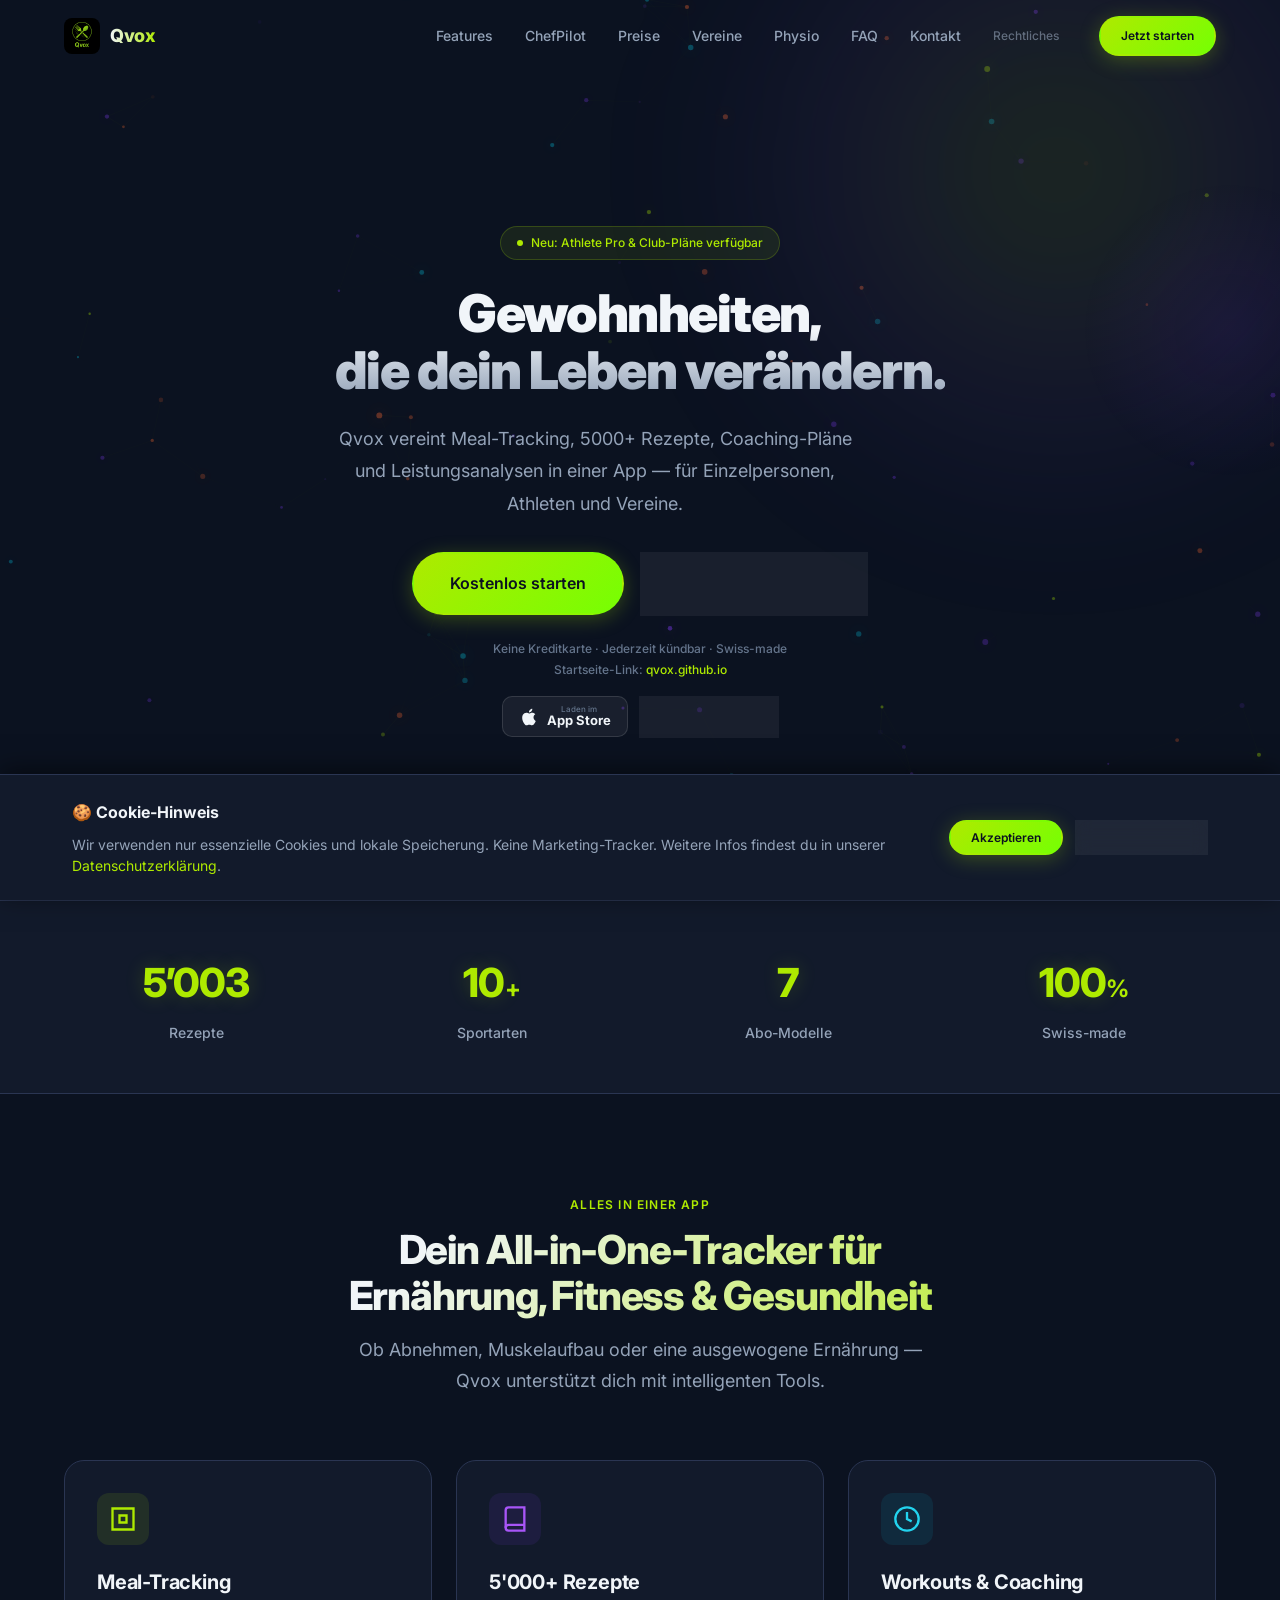
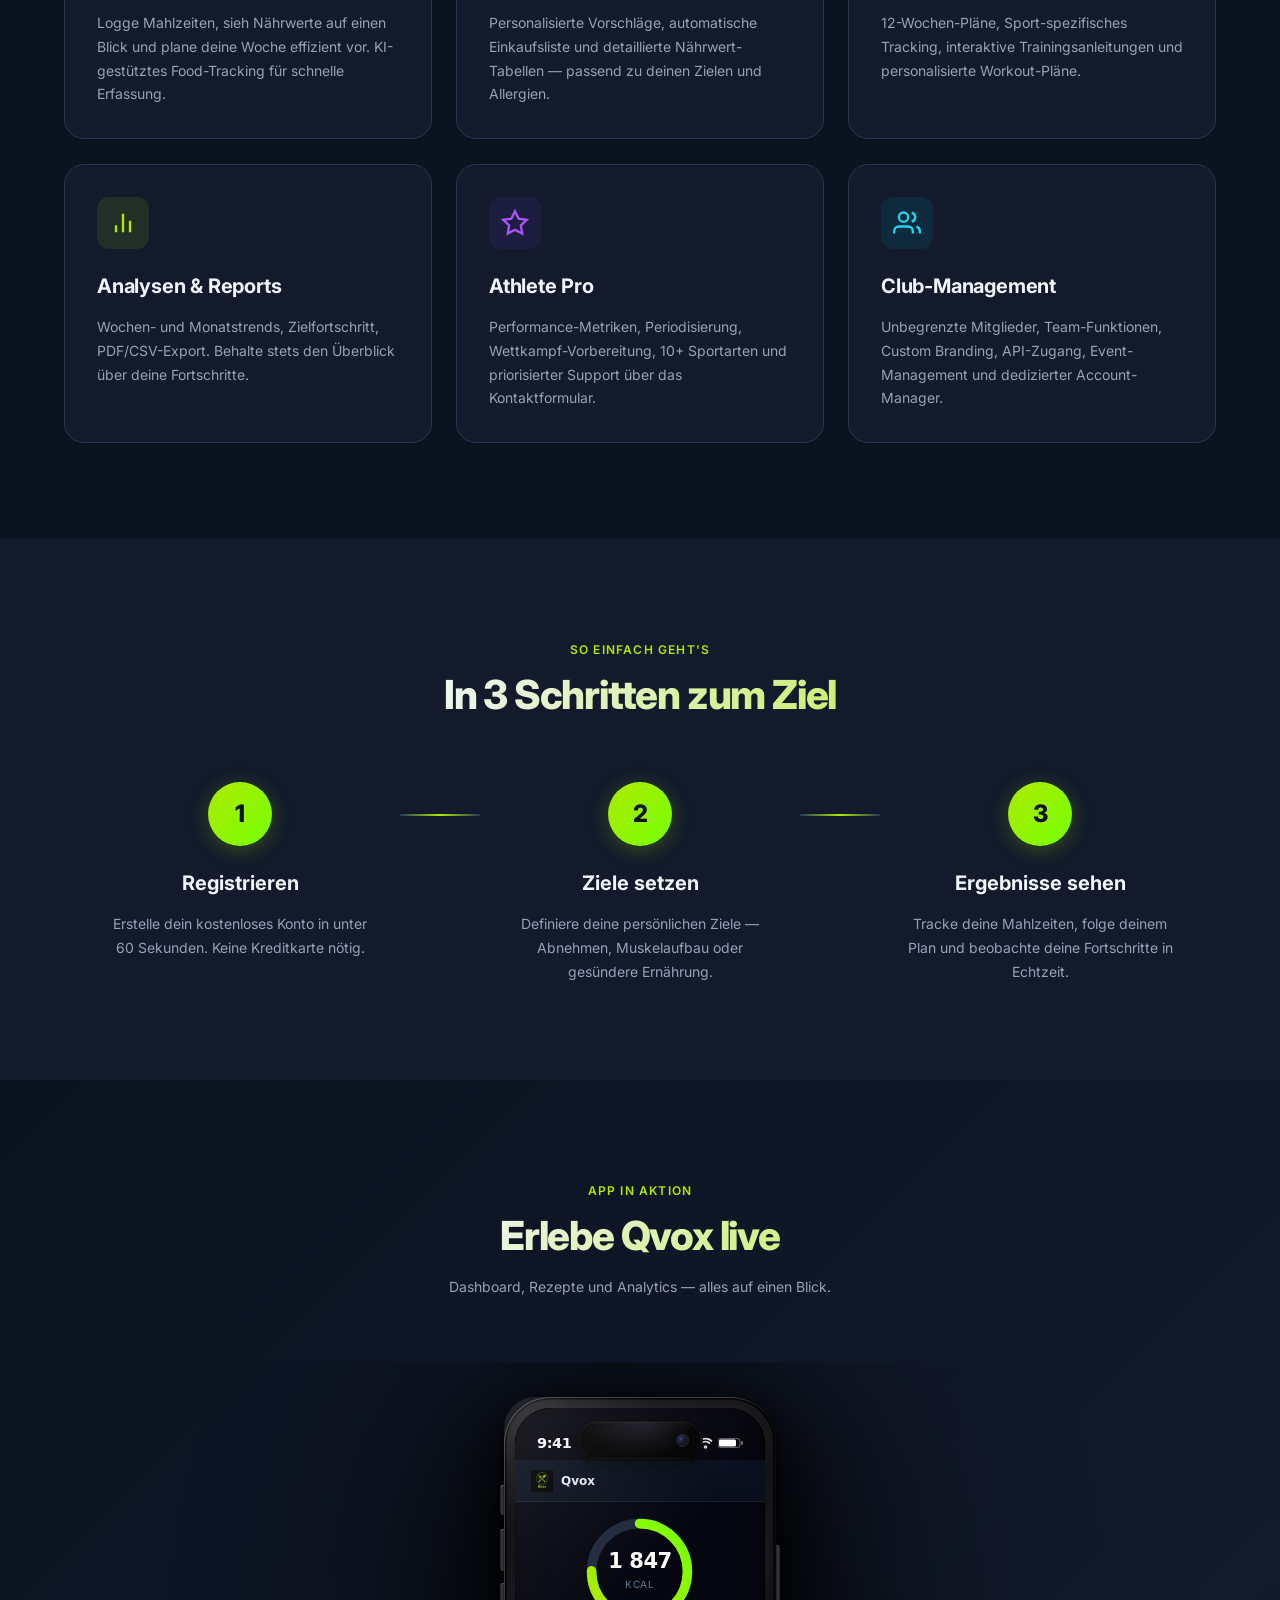
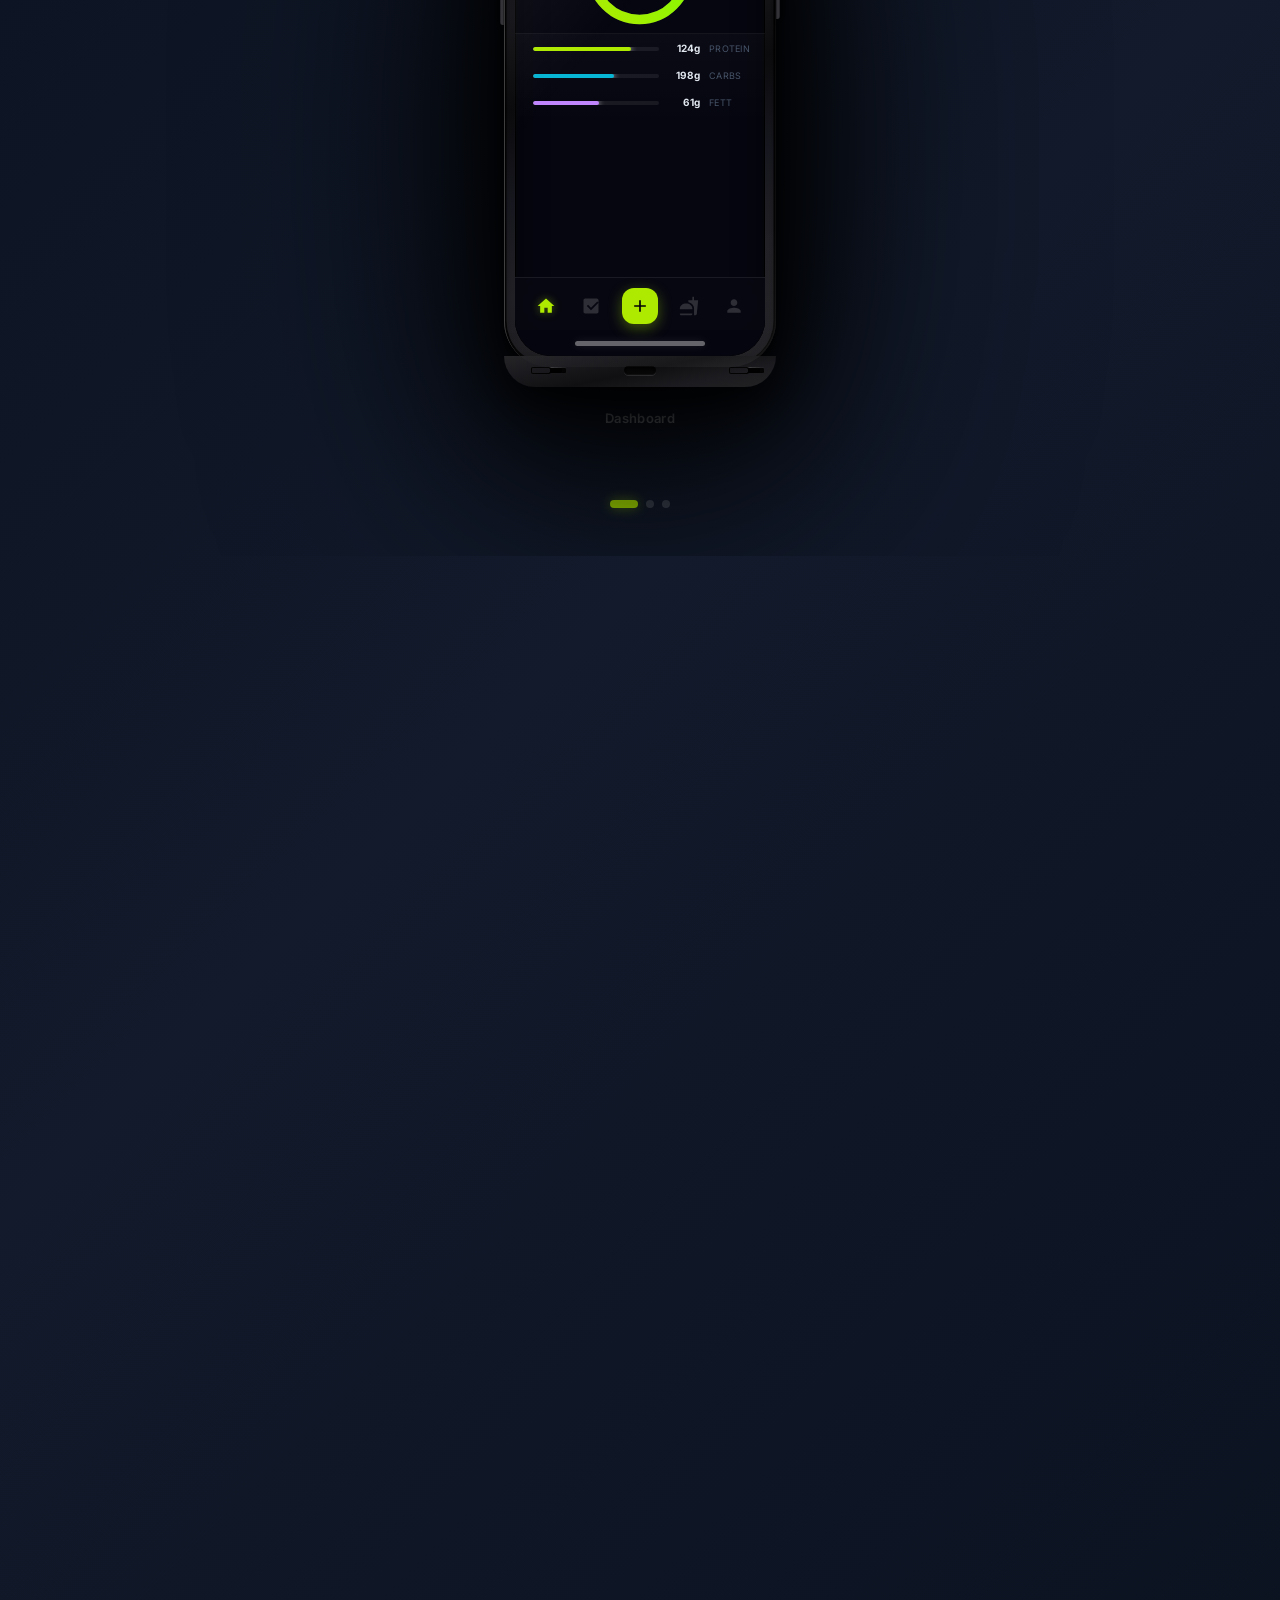
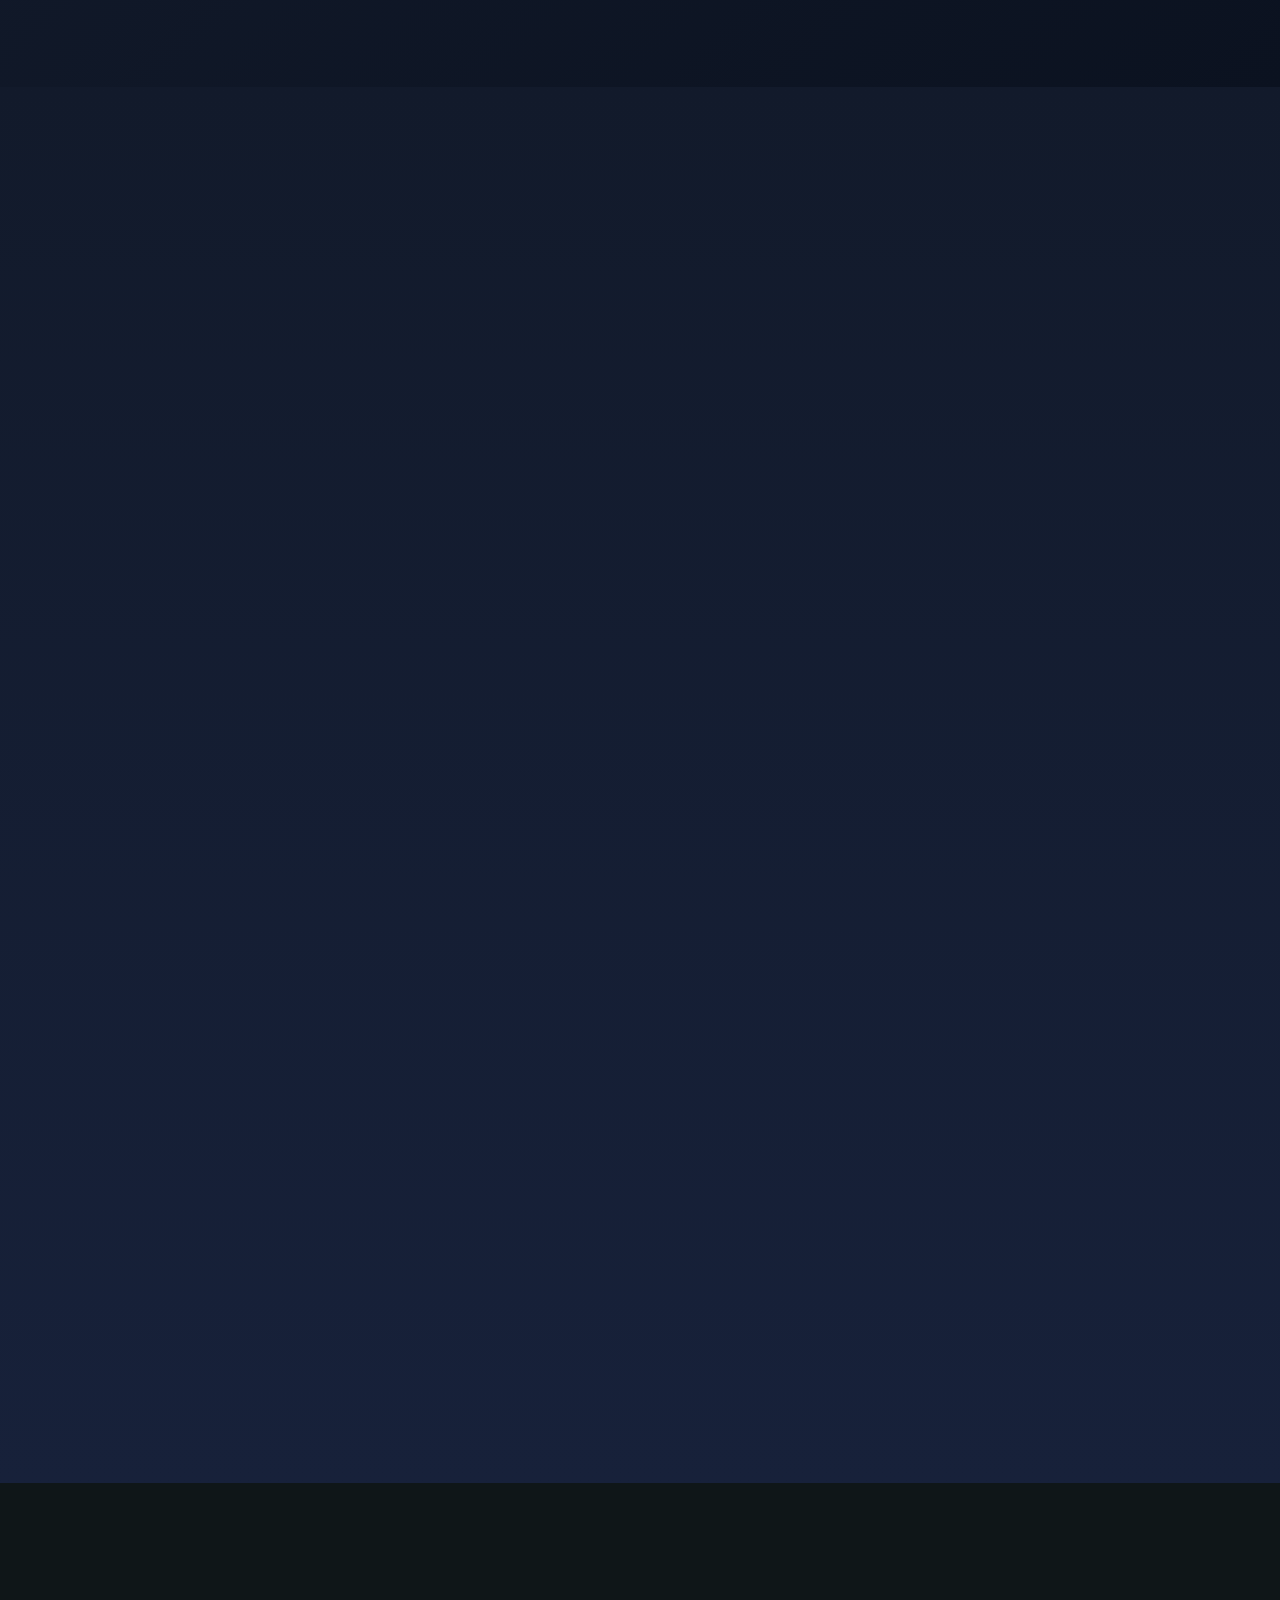
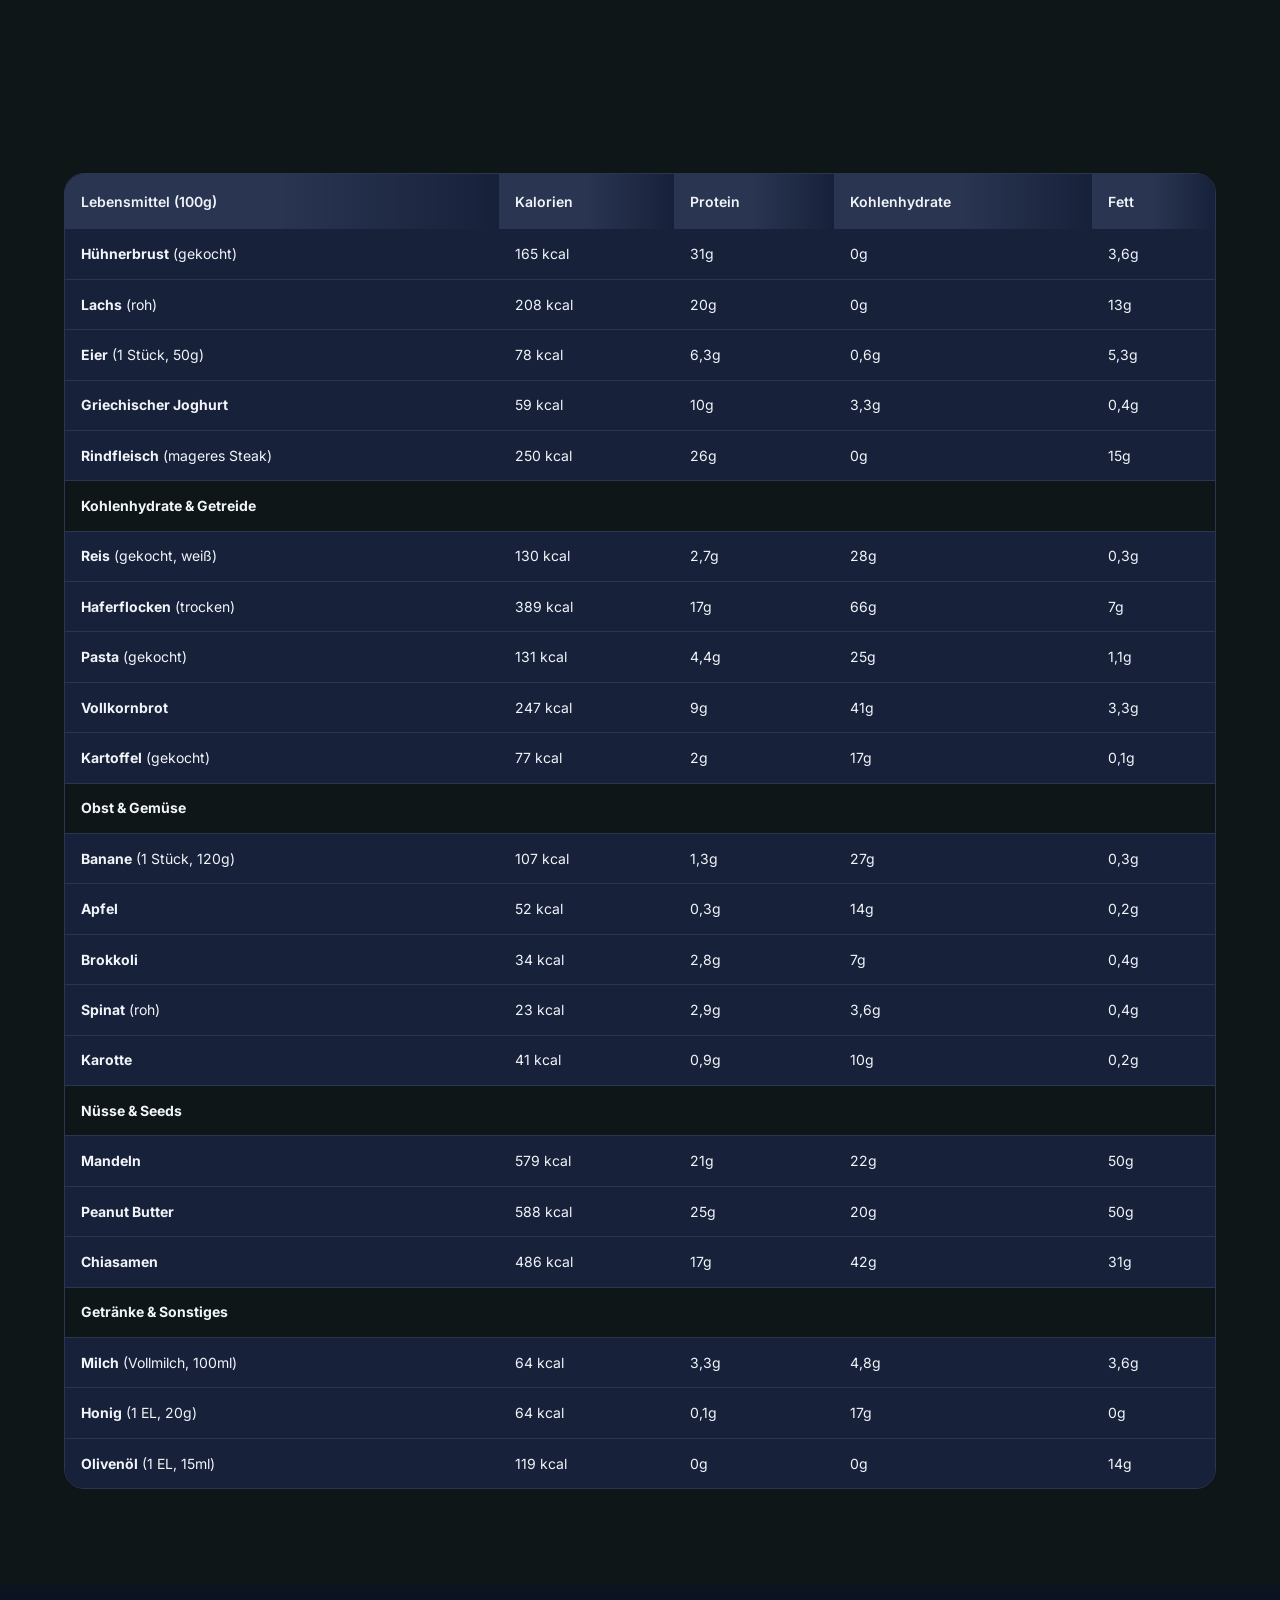
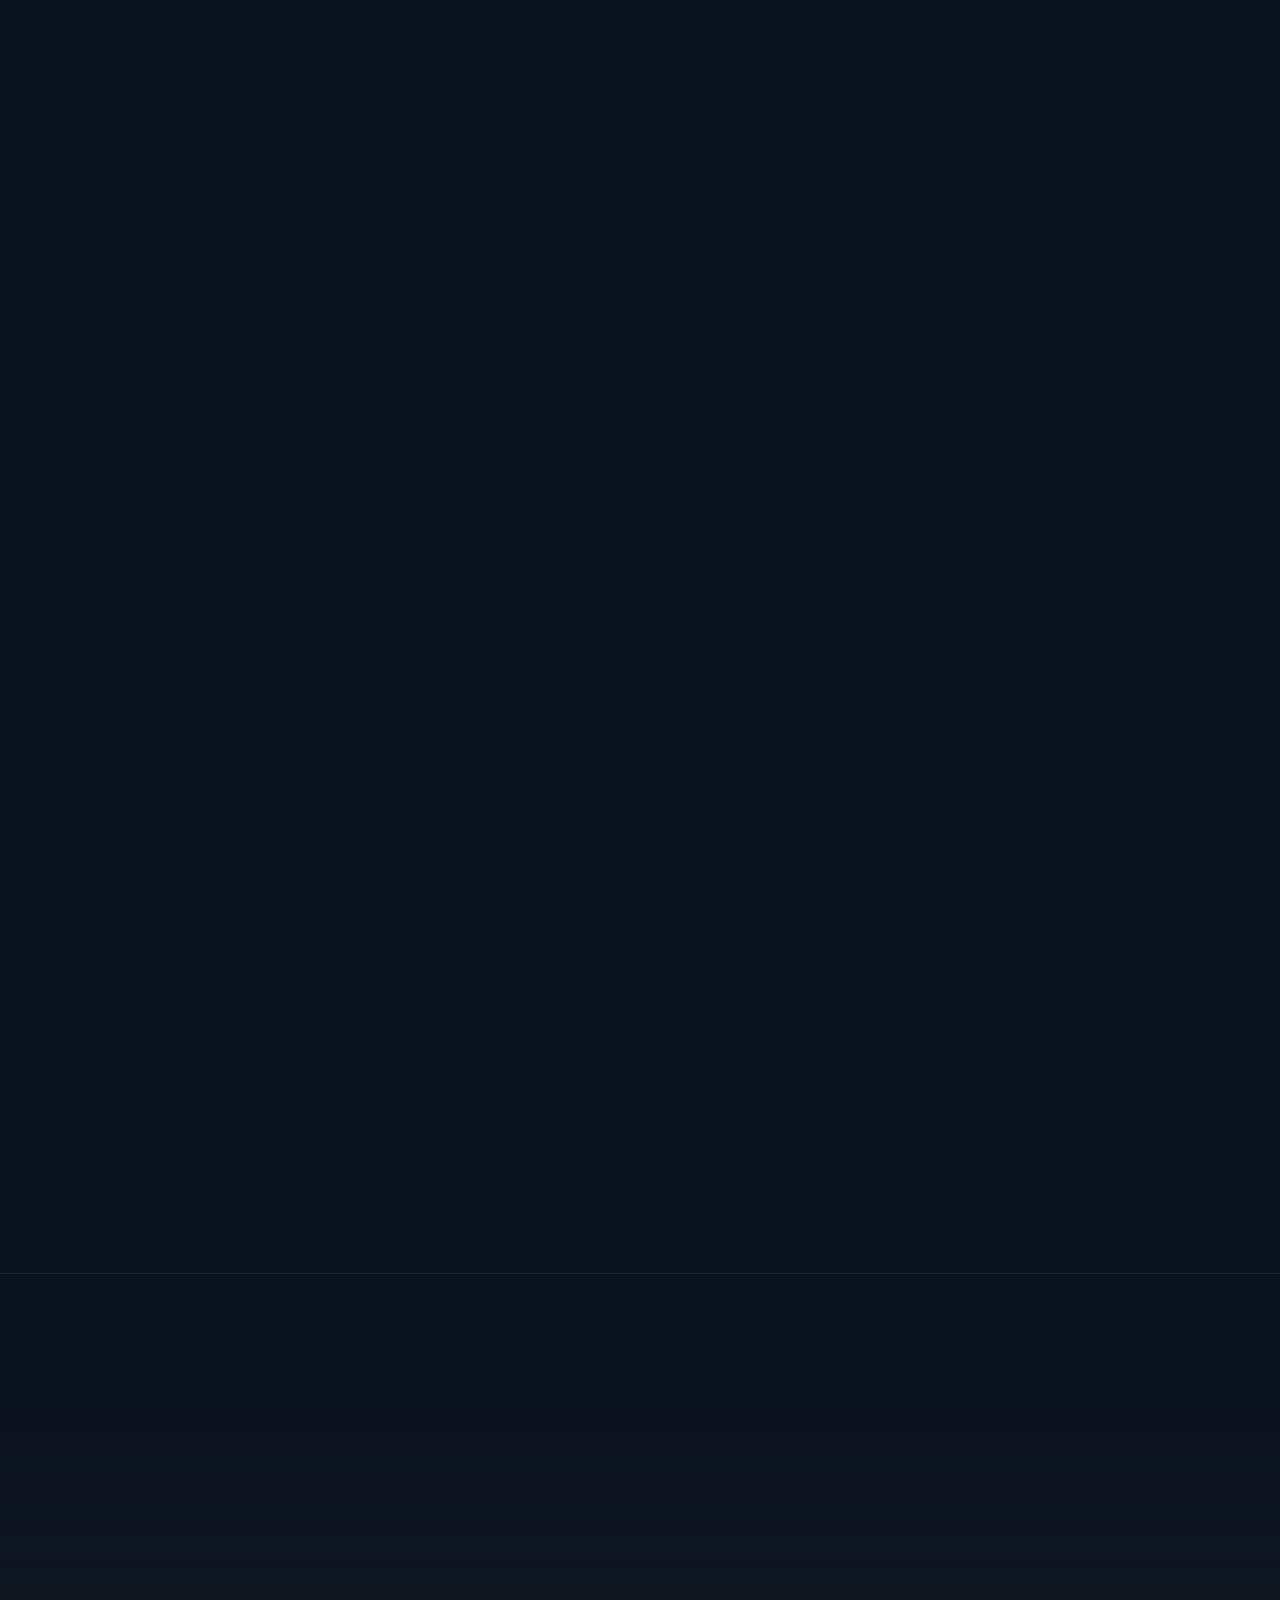
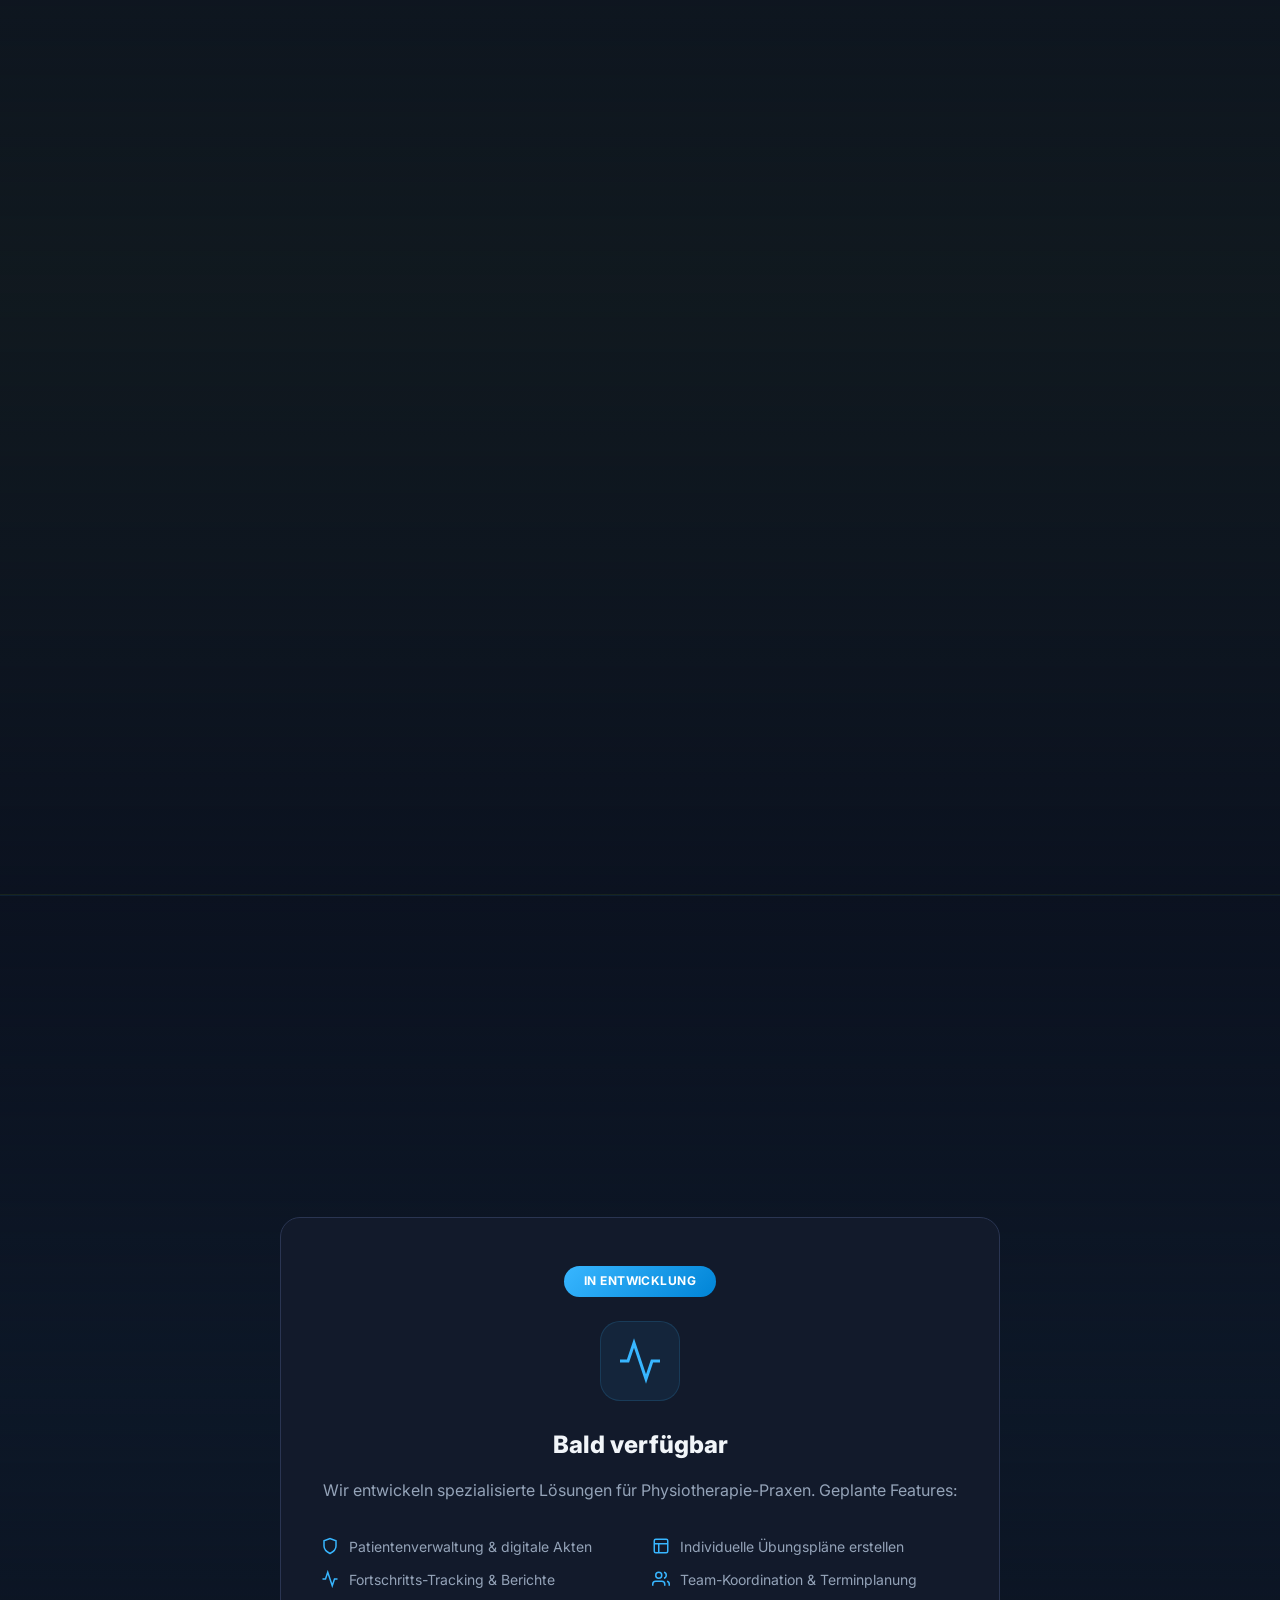
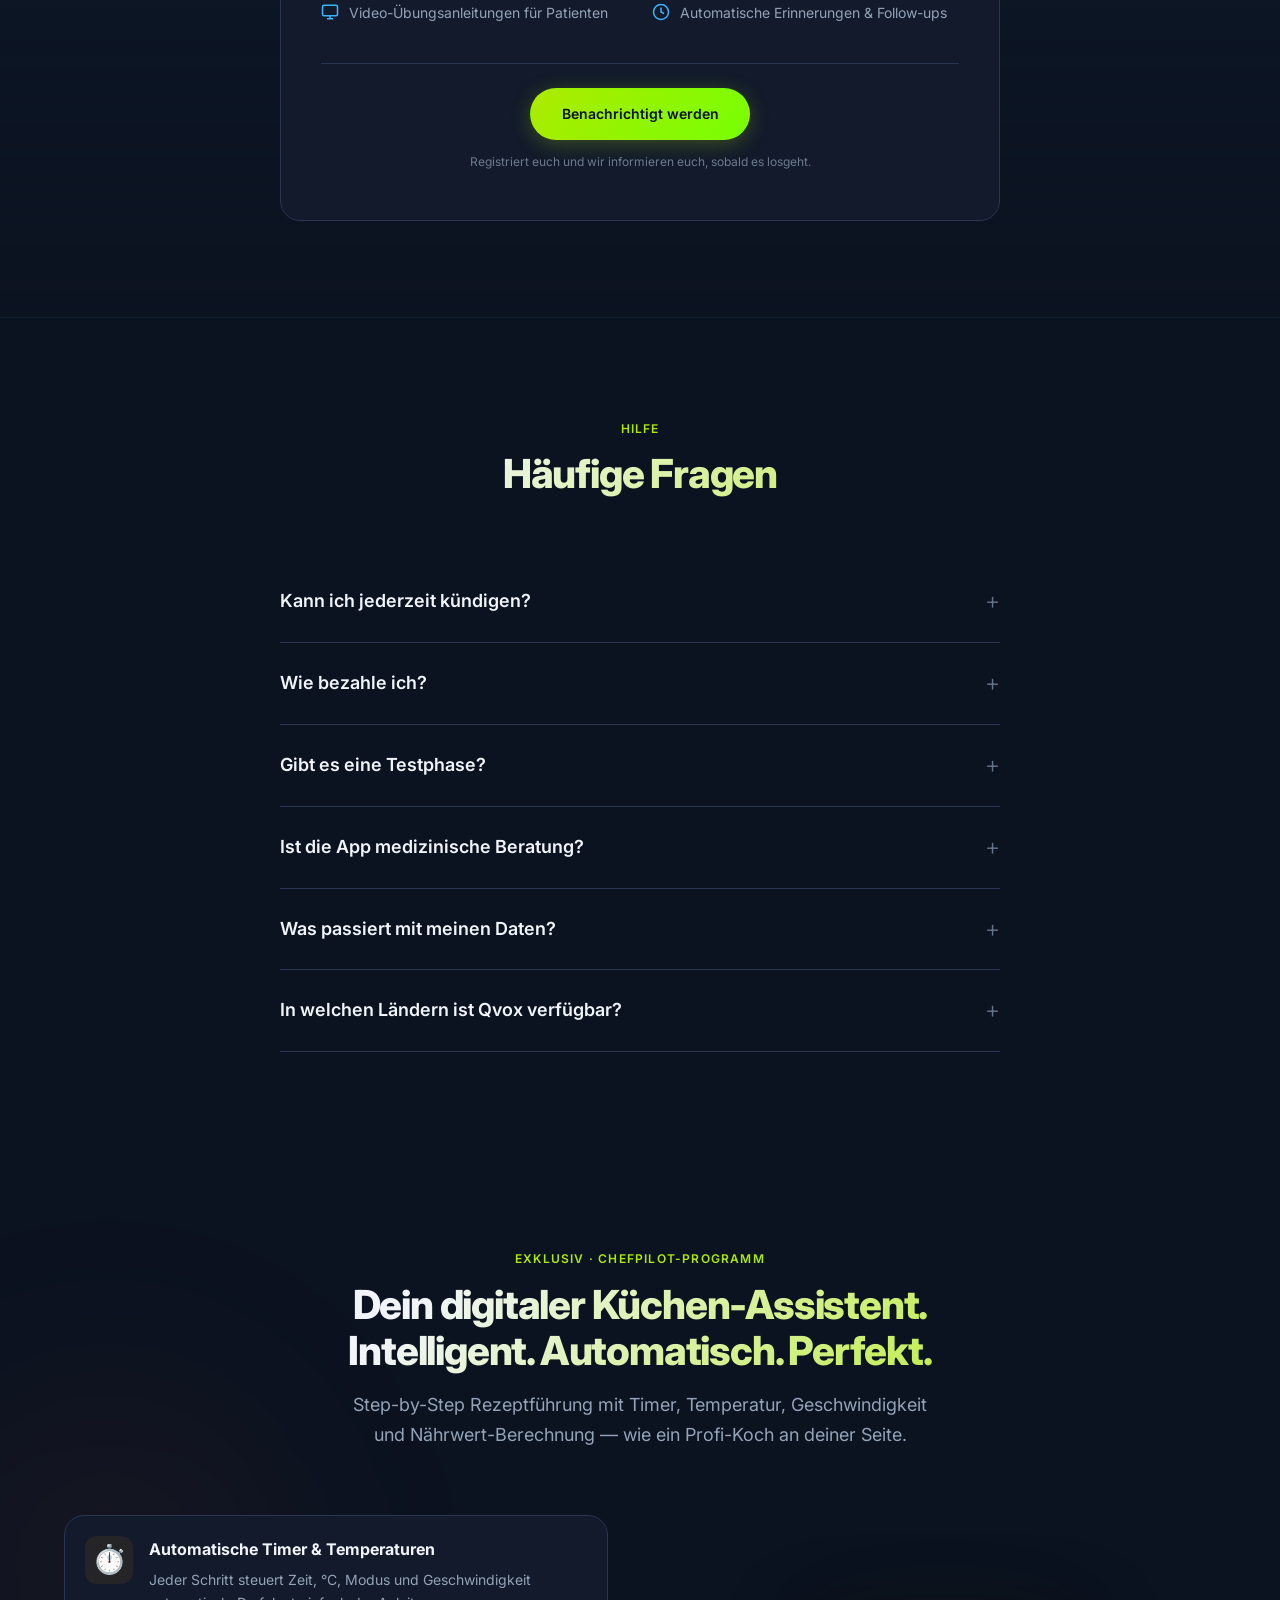
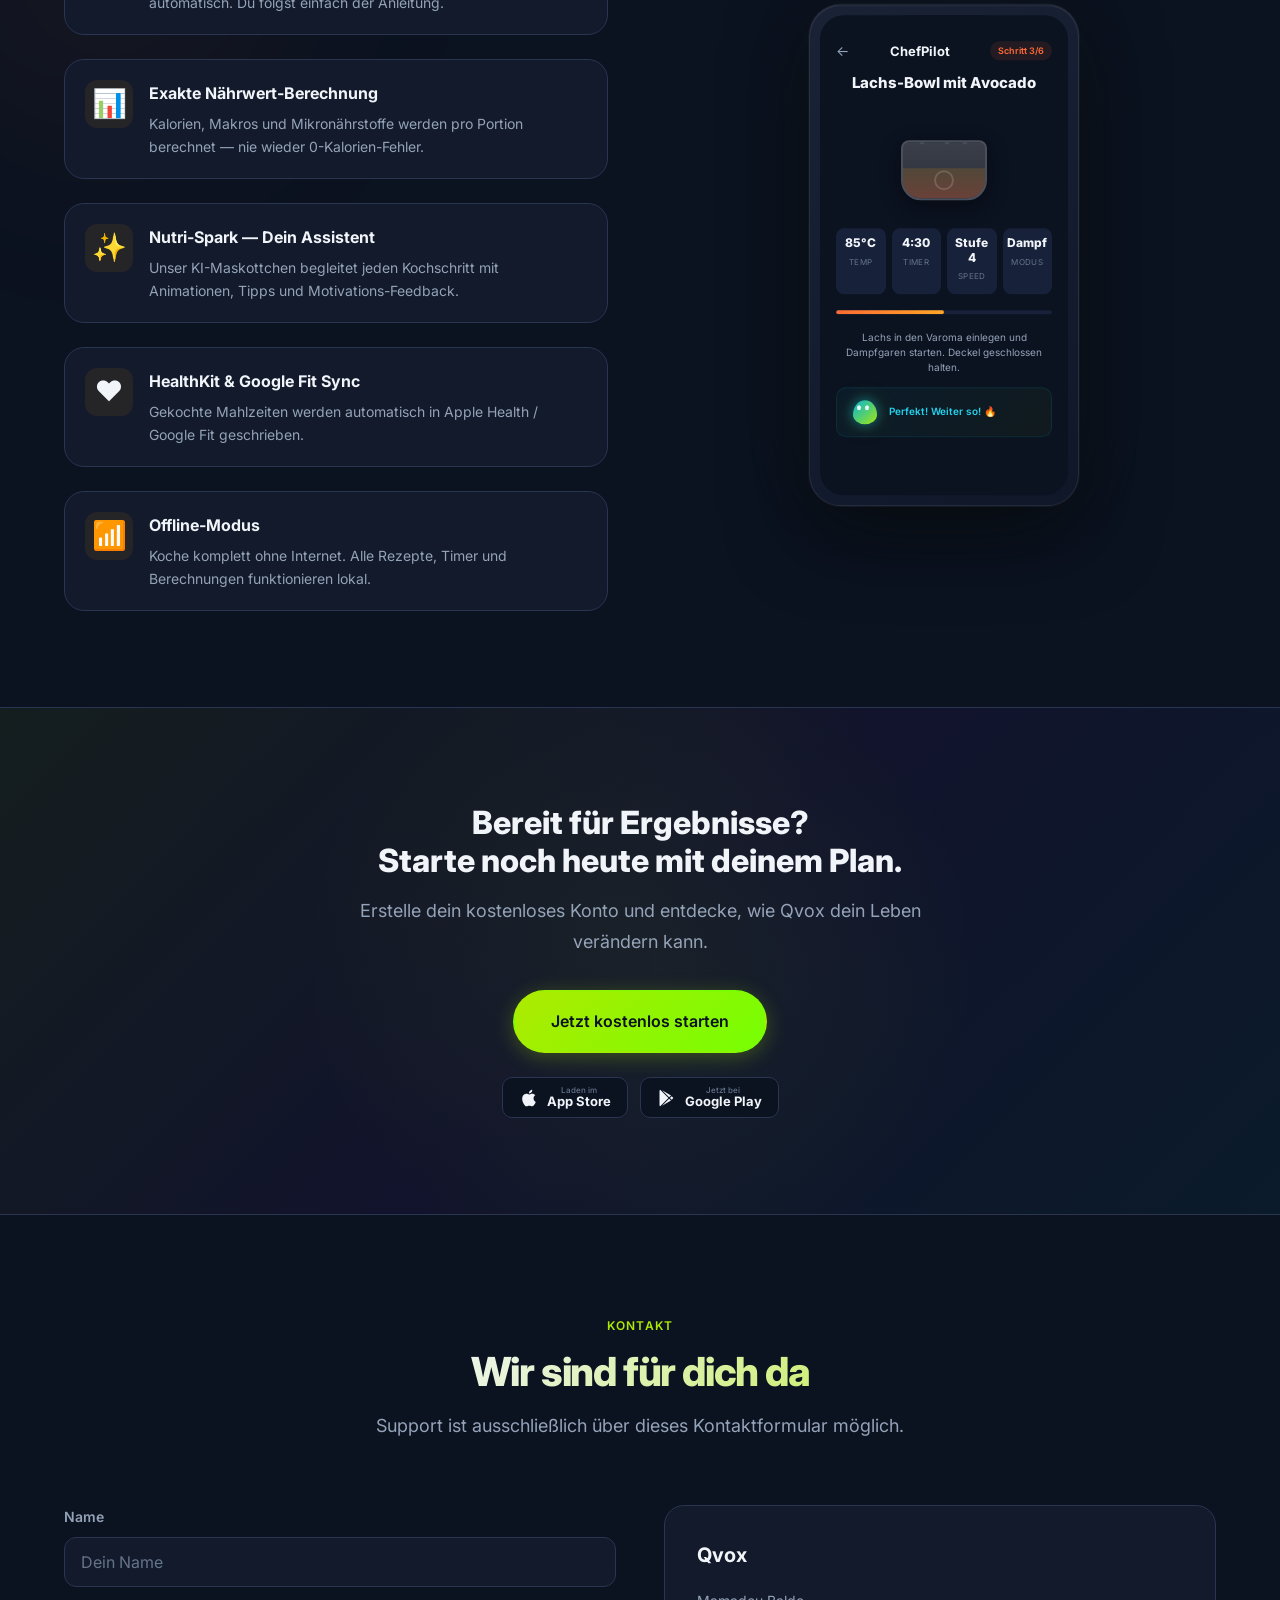
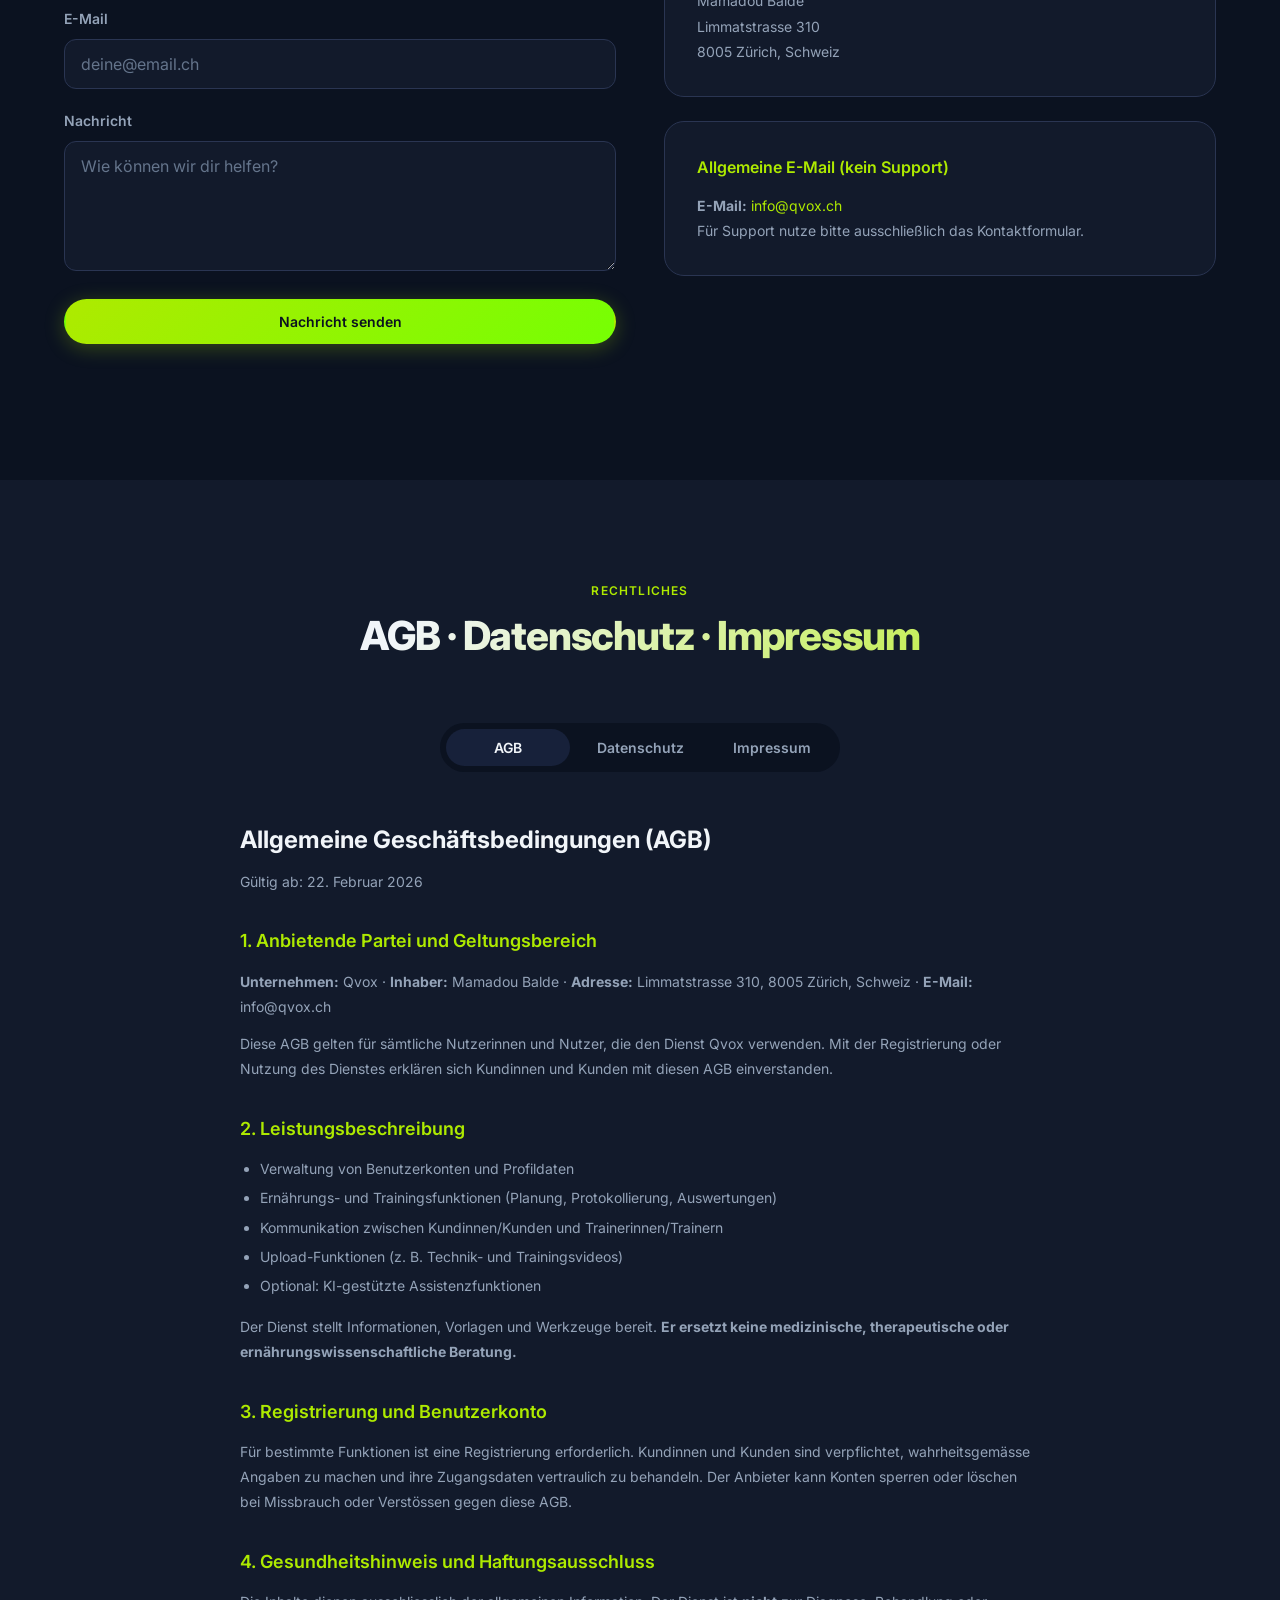
==== commit edffe466: "Polish text encoding and fix homepage qvox link target" ====
--- a/index.html
+++ b/index.html
@@ -1,4 +1,4 @@
-﻿<!doctype html>
+<!doctype html>
 <html lang="de">
 <head>
   <meta charset="utf-8" />
@@ -9,19 +9,19 @@
   <meta name="apple-mobile-web-app-title" content="Qvox" />
   <meta name="format-detection" content="telephone=no" />
   <!-- theme-color entfernt (Firefox/Opera Warnung) -->
-  <title>Qvox â€” ErnÃ¤hrung Â· Training Â· Tracking</title>
-  <meta name="description" content="Qvox: Deine All-in-One App fÃ¼r ErnÃ¤hrung, Training und Gesundheit. 5000+ Rezepte, KI-Empfehlungen, Coaching-PlÃ¤ne, BMI-Rechner, Kalorienbedarf. Jetzt kostenlos starten!" />
+  <title>Qvox — Ernährung · Training · Tracking</title>
+  <meta name="description" content="Qvox: Deine All-in-One App für Ernährung, Training und Gesundheit. 5000+ Rezepte, KI-Empfehlungen, Coaching-Pläne, BMI-Rechner, Kalorienbedarf. Jetzt kostenlos starten!" />
   <meta name="robots" content="index,follow,max-image-preview:large" />
   <link rel="canonical" href="https://qvox.ch/" />
   <meta property="og:type" content="website" />
   <meta property="og:site_name" content="Qvox" />
-  <meta property="og:title" content="Qvox â€” ErnÃ¤hrung, Training und Tracking in einer App" />
-  <meta property="og:description" content="Qvox vereint ErnÃ¤hrung, Training und Gesundheit in einer App. Starte kostenlos oder buche direkt den passenden Plan." />
+  <meta property="og:title" content="Qvox — Ernährung, Training und Tracking in einer App" />
+  <meta property="og:description" content="Qvox vereint Ernährung, Training und Gesundheit in einer App. Starte kostenlos oder buche direkt den passenden Plan." />
   <meta property="og:url" content="https://qvox.ch/" />
   <meta property="og:image" content="https://qvox.ch/qvox_logo.png" />
   <meta name="twitter:card" content="summary_large_image" />
-  <meta name="twitter:title" content="Qvox â€” ErnÃ¤hrung, Training und Tracking in einer App" />
-  <meta name="twitter:description" content="Qvox vereint ErnÃ¤hrung, Training und Gesundheit in einer App. Starte kostenlos oder buche direkt den passenden Plan." />
+  <meta name="twitter:title" content="Qvox — Ernährung, Training und Tracking in einer App" />
+  <meta name="twitter:description" content="Qvox vereint Ernährung, Training und Gesundheit in einer App. Starte kostenlos oder buche direkt den passenden Plan." />
   <meta name="twitter:image" content="https://qvox.ch/qvox_logo.png" />
   <link rel="apple-touch-icon" href="qvox_logo.png" />
   <link rel="preconnect" href="https://fonts.googleapis.com" />
@@ -62,7 +62,7 @@
 </head>
 <body>
 
-<!-- â•â•â•â•â•â•â•â•â•â• HEADER â•â•â•â•â•â•â•â•â•â• -->
+<!-- ══════════ HEADER ══════════ -->
 <header class="header" id="top">
   <div class="container header__inner">
     <a href="index.html" class="header__logo">
@@ -80,7 +80,7 @@
       <a href="rechtliches.html" class="nav-legal">Rechtliches</a>
     </nav>
     <a href="preise/" class="btn btn--sm btn--primary header__cta">Jetzt starten</a>
-    <button class="header__burger" id="navToggle" aria-label="MenÃ¼ Ã¶ffnen">
+    <button class="header__burger" id="navToggle" aria-label="Menü öffnen">
       <span></span><span></span><span></span>
     </button>
   </div>
@@ -88,29 +88,30 @@
 
 <main>
 
-<!-- â•â•â•â•â•â•â•â•â•â• HERO â•â•â•â•â•â•â•â•â•â• -->
+<!-- ══════════ HERO ══════════ -->
 <section class="hero">
   <div class="hero__bg-glow"></div>
   <div class="container hero__inner">
     <div class="hero__content">
       <span class="hero__badge">
         <span class="hero__badge-dot"></span>
-        Neu: Athlete Pro &amp; Club-PlÃ¤ne verfÃ¼gbar
+        Neu: Athlete Pro &amp; Club-Pläne verfügbar
       </span>
-      <h1 class="hero__title">Gewohnheiten,<br>die dein Leben&nbsp;verÃ¤ndern.</h1>
-      <p class="hero__sub">Qvox vereint Meal-Tracking, 5000+ Rezepte, Coaching-PlÃ¤ne und Leistungsanalysen in einer App â€” fÃ¼r Einzelpersonen, Athleten und Vereine.</p>
+      <h1 class="hero__title">Gewohnheiten,<br>die dein Leben&nbsp;verändern.</h1>
+      <p class="hero__sub">Qvox vereint Meal-Tracking, 5000+ Rezepte, Coaching-Pläne und Leistungsanalysen in einer App — für Einzelpersonen, Athleten und Vereine.</p>
       <div class="hero__actions">
         <a href="preise/" class="btn btn--primary btn--lg">Kostenlos starten</a>
         <a href="features.html" class="btn btn--ghost btn--lg">Features entdecken</a>
       </div>
-      <p class="hero__trust">Keine Kreditkarte Â· Jederzeit kÃ¼ndbar Â· Swiss-made</p>
+      <p class="hero__trust">Keine Kreditkarte · Jederzeit kündbar · Swiss-made</p>
+      <p class="hero__trust">Startseite-Link: <a href="https://mbalde1234.github.io/Qvox/" target="_blank" rel="noopener">qvox.github.io</a></p>
       <!-- App Store Buttons -->
       <div class="hero__stores">
-        <a href="kontakt.html" class="store-badge" aria-label="App Store (bald verfÃ¼gbar)" title="Store-Release in Vorbereitung">
+        <a href="kontakt.html" class="store-badge" aria-label="App Store (bald verfügbar)" title="Store-Release in Vorbereitung">
           <svg width="20" height="20" viewBox="0 0 24 24" fill="currentColor"><path d="M18.71 19.5c-.83 1.24-1.71 2.45-3.05 2.47-1.34.03-1.77-.79-3.29-.79-1.53 0-2 .77-3.27.82-1.31.05-2.3-1.32-3.14-2.53C4.25 17 2.94 12.45 4.7 9.39c.87-1.52 2.43-2.48 4.12-2.51 1.28-.02 2.5.87 3.29.87.78 0 2.26-1.07 3.8-.91.65.03 2.47.26 3.64 1.98-.09.06-2.17 1.28-2.15 3.81.03 3.02 2.65 4.03 2.68 4.04-.03.07-.42 1.44-1.38 2.83M13 3.5c.73-.83 1.94-1.46 2.94-1.5.13 1.17-.34 2.35-1.04 3.19-.69.85-1.83 1.51-2.95 1.42-.15-1.15.41-2.35 1.05-3.11z"/></svg>
           <div><small>Laden im</small><strong>App Store</strong></div>
         </a>
-        <a href="kontakt.html" class="store-badge" aria-label="Google Play (bald verfÃ¼gbar)" title="Store-Release in Vorbereitung">
+        <a href="kontakt.html" class="store-badge" aria-label="Google Play (bald verfügbar)" title="Store-Release in Vorbereitung">
           <svg width="20" height="20" viewBox="0 0 24 24" fill="currentColor"><path d="M3 20.5v-17c0-.59.34-1.11.84-1.35L13.69 12l-9.85 9.85c-.5-.24-.84-.76-.84-1.35m13.81-5.38L6.05 21.34l8.49-8.49 2.27 2.27m.91-.91L19.65 12l-1.92-2.21-2.27 2.27 2.26 2.15M6.05 2.66l10.76 6.22-2.27 2.27-8.49-8.49z"/></svg>
           <div><small>Jetzt bei</small><strong>Google Play</strong></div>
         </a>
@@ -119,7 +120,7 @@
   </div>
 </section>
 
-<!-- â•â•â•â•â•â•â•â•â•â• SOCIAL PROOF â•â•â•â•â•â•â•â•â•â• -->
+<!-- ══════════ SOCIAL PROOF ══════════ -->
 <section class="stats">
   <div class="container stats__inner">
     <div class="stat reveal">
@@ -141,13 +142,13 @@
   </div>
 </section>
 
-<!-- â•â•â•â•â•â•â•â•â•â• FEATURES â•â•â•â•â•â•â•â•â•â• -->
+<!-- ══════════ FEATURES ══════════ -->
 <section id="features" class="features section">
   <div class="container">
     <div class="section__head reveal">
       <span class="section__eyebrow">Alles in einer App</span>
-      <h2 class="section__title">Dein All-in-One-Tracker fÃ¼r<br>ErnÃ¤hrung, Fitness &amp; Gesundheit</h2>
-      <p class="section__sub">Ob Abnehmen, Muskelaufbau oder eine ausgewogene ErnÃ¤hrung â€” Qvox unterstÃ¼tzt dich mit intelligenten Tools.</p>
+      <h2 class="section__title">Dein All-in-One-Tracker für<br>Ernährung, Fitness &amp; Gesundheit</h2>
+      <p class="section__sub">Ob Abnehmen, Muskelaufbau oder eine ausgewogene Ernährung — Qvox unterstützt dich mit intelligenten Tools.</p>
     </div>
     <div class="features__grid">
       <article class="feature-card reveal">
@@ -155,35 +156,35 @@
           <svg width="28" height="28" fill="none" viewBox="0 0 24 24" stroke="currentColor" stroke-width="2"><path d="M3 3h18v18H3z"/><path d="M9 9h6v6H9z"/></svg>
         </div>
         <h3>Meal-Tracking</h3>
-        <p>Logge Mahlzeiten, sieh NÃ¤hrwerte auf einen Blick und plane deine Woche effizient vor. KI-gestÃ¼tztes Food-Tracking fÃ¼r schnelle Erfassung.</p>
+        <p>Logge Mahlzeiten, sieh Nährwerte auf einen Blick und plane deine Woche effizient vor. KI-gestütztes Food-Tracking für schnelle Erfassung.</p>
       </article>
       <article class="feature-card reveal">
         <div class="feature-card__icon feature-card__icon--violet">
           <svg width="28" height="28" fill="none" viewBox="0 0 24 24" stroke="currentColor" stroke-width="2"><path d="M4 19.5A2.5 2.5 0 016.5 17H20"/><path d="M6.5 2H20v20H6.5A2.5 2.5 0 014 19.5v-15A2.5 2.5 0 016.5 2z"/></svg>
         </div>
         <h3>5'000+ Rezepte</h3>
-        <p>Personalisierte VorschlÃ¤ge, automatische Einkaufsliste und detaillierte NÃ¤hrwert-Tabellen â€” passend zu deinen Zielen und Allergien.</p>
+        <p>Personalisierte Vorschläge, automatische Einkaufsliste und detaillierte Nährwert-Tabellen — passend zu deinen Zielen und Allergien.</p>
       </article>
       <article class="feature-card reveal">
         <div class="feature-card__icon feature-card__icon--cyan">
           <svg width="28" height="28" fill="none" viewBox="0 0 24 24" stroke="currentColor" stroke-width="2"><circle cx="12" cy="12" r="10"/><path d="M12 6v6l4 2"/></svg>
         </div>
         <h3>Workouts &amp; Coaching</h3>
-        <p>12-Wochen-PlÃ¤ne, Sport-spezifisches Tracking, interaktive Trainingsanleitungen und personalisierte Workout-PlÃ¤ne.</p>
+        <p>12-Wochen-Pläne, Sport-spezifisches Tracking, interaktive Trainingsanleitungen und personalisierte Workout-Pläne.</p>
       </article>
       <article class="feature-card reveal">
         <div class="feature-card__icon feature-card__icon--lime">
           <svg width="28" height="28" fill="none" viewBox="0 0 24 24" stroke="currentColor" stroke-width="2"><path d="M18 20V10"/><path d="M12 20V4"/><path d="M6 20v-6"/></svg>
         </div>
         <h3>Analysen &amp; Reports</h3>
-        <p>Wochen- und Monatstrends, Zielfortschritt, PDF/CSV-Export. Behalte stets den Ãœberblick Ã¼ber deine Fortschritte.</p>
+        <p>Wochen- und Monatstrends, Zielfortschritt, PDF/CSV-Export. Behalte stets den Überblick über deine Fortschritte.</p>
       </article>
       <article class="feature-card reveal">
         <div class="feature-card__icon feature-card__icon--violet">
           <svg width="28" height="28" fill="none" viewBox="0 0 24 24" stroke="currentColor" stroke-width="2"><polygon points="12 2 15.09 8.26 22 9.27 17 14.14 18.18 21.02 12 17.77 5.82 21.02 7 14.14 2 9.27 8.91 8.26"/></svg>
         </div>
         <h3>Athlete Pro</h3>
-        <p>Performance-Metriken, Periodisierung, Wettkampf-Vorbereitung, 10+ Sportarten und priorisierter Support Ã¼ber das Kontaktformular.</p>
+        <p>Performance-Metriken, Periodisierung, Wettkampf-Vorbereitung, 10+ Sportarten und priorisierter Support &uuml;ber das Kontaktformular.</p>
       </article>
       <article class="feature-card reveal">
         <div class="feature-card__icon feature-card__icon--cyan">
@@ -196,7 +197,7 @@
   </div>
 </section>
 
-<!-- â•â•â•â•â•â•â•â•â•â• HOW IT WORKS â•â•â•â•â•â•â•â•â•â• -->
+<!-- ══════════ HOW IT WORKS ══════════ -->
 <section class="how section">
   <div class="container">
     <div class="section__head reveal">
@@ -207,13 +208,13 @@
       <div class="how__step reveal">
         <div class="how__num">1</div>
         <h3>Registrieren</h3>
-        <p>Erstelle dein kostenloses Konto in unter 60 Sekunden. Keine Kreditkarte nÃ¶tig.</p>
+        <p>Erstelle dein kostenloses Konto in unter 60 Sekunden. Keine Kreditkarte nötig.</p>
       </div>
       <div class="how__connector"></div>
       <div class="how__step reveal">
         <div class="how__num">2</div>
         <h3>Ziele setzen</h3>
-        <p>Definiere deine persÃ¶nlichen Ziele â€” Abnehmen, Muskelaufbau oder gesÃ¼ndere ErnÃ¤hrung.</p>
+        <p>Definiere deine persönlichen Ziele — Abnehmen, Muskelaufbau oder gesündere Ernährung.</p>
       </div>
       <div class="how__connector"></div>
       <div class="how__step reveal">
@@ -225,19 +226,19 @@
   </div>
 </section>
 
-<!-- â•â•â•â•â•â•â•â•â•â• APP SHOWCASE (3 PHONES CAROUSEL) â•â•â•â•â•â•â•â•â•â• -->
+<!-- ══════════ APP SHOWCASE (3 PHONES CAROUSEL) ══════════ -->
 <section id="showcase" class="showcase section">
   <div class="container">
     <div class="section__head reveal">
       <span class="section__eyebrow">App in Aktion</span>
       <h2 class="section__title">Erlebe Qvox live</h2>
-      <p class="section__sub">Dashboard, Rezepte und Analytics â€” alles auf einen Blick.</p>
+      <p class="section__sub">Dashboard, Rezepte und Analytics — alles auf einen Blick.</p>
     </div>
 
     <div class="phones-carousel">
       <div class="phones-track" id="phonesTrack">
 
-        <!-- â”€â”€ Phone 1: Dashboard â”€â”€ -->
+        <!-- ── Phone 1: Dashboard ── -->
         <div class="phone-slide">
           <div class="iphone17">
             <div class="iphone17__btn-action"></div>
@@ -302,7 +303,7 @@
           <div class="phone-label">Dashboard</div>
         </div>
 
-        <!-- â”€â”€ Phone 2: Recipes â”€â”€ -->
+        <!-- ── Phone 2: Recipes ── -->
         <div class="phone-slide">
           <div class="iphone17">
             <div class="iphone17__btn-action"></div>
@@ -326,38 +327,38 @@
                   </div>
                   <div class="i17-search-wrap">
                     <svg width="14" height="14" viewBox="0 0 24 24" fill="#94A3B8"><path d="M15.5 14h-.79l-.28-.27A6.471 6.471 0 0 0 16 9.5 6.5 6.5 0 1 0 9.5 16c1.61 0 3.09-.59 4.23-1.57l.27.28v.79l5 4.99L20.49 19l-4.99-5zm-6 0C7.01 14 5 11.99 5 9.5S7.01 5 9.5 5 14 7.01 14 9.5 11.99 14 9.5 14z"/></svg>
-                    <span class="i17-search-placeholder">Rezepte durchsuchenâ€¦</span>
+                    <span class="i17-search-placeholder">Rezepte durchsuchen…</span>
                   </div>
                   <div class="i17-recipes">
                     <div class="i17-recipe i17-recipe--featured">
-                      <div class="i17-recipe-emoji">ðŸ¥—</div>
+                      <div class="i17-recipe-emoji">🥗</div>
                       <div class="i17-recipe-info">
                         <div class="i17-recipe-name">Lachs-Buddha-Bowl</div>
-                        <div class="i17-recipe-meta">350 kcal Â· 28g Protein</div>
+                        <div class="i17-recipe-meta">350 kcal · 28g Protein</div>
                       </div>
                       <div class="i17-recipe-kcal">350</div>
                     </div>
                     <div class="i17-recipe">
-                      <div class="i17-recipe-emoji">ðŸ¥¤</div>
+                      <div class="i17-recipe-emoji">🥤</div>
                       <div class="i17-recipe-info">
-                        <div class="i17-recipe-name">GrÃ¼ner Smoothie</div>
-                        <div class="i17-recipe-meta">180 kcal Â· 8g Protein</div>
+                        <div class="i17-recipe-name">Grüner Smoothie</div>
+                        <div class="i17-recipe-meta">180 kcal · 8g Protein</div>
                       </div>
                       <div class="i17-recipe-kcal">180</div>
                     </div>
                     <div class="i17-recipe">
-                      <div class="i17-recipe-emoji">ðŸ¥˜</div>
+                      <div class="i17-recipe-emoji">🥘</div>
                       <div class="i17-recipe-info">
-                        <div class="i17-recipe-name">Quinoa &amp; GemÃ¼se</div>
-                        <div class="i17-recipe-meta">420 kcal Â· 15g Protein</div>
+                        <div class="i17-recipe-name">Quinoa &amp; Gemüse</div>
+                        <div class="i17-recipe-meta">420 kcal · 15g Protein</div>
                       </div>
                       <div class="i17-recipe-kcal">420</div>
                     </div>
                     <div class="i17-recipe">
-                      <div class="i17-recipe-emoji">ðŸ³</div>
+                      <div class="i17-recipe-emoji">🍳</div>
                       <div class="i17-recipe-info">
                         <div class="i17-recipe-name">Avocado Toast</div>
-                        <div class="i17-recipe-meta">290 kcal Â· 9g Protein</div>
+                        <div class="i17-recipe-meta">290 kcal · 9g Protein</div>
                       </div>
                       <div class="i17-recipe-kcal">290</div>
                     </div>
@@ -382,7 +383,7 @@
           <div class="phone-label">5'000+ Rezepte</div>
         </div>
 
-        <!-- â”€â”€ Phone 3: Analytics â”€â”€ -->
+        <!-- ── Phone 3: Analytics ── -->
         <div class="phone-slide">
           <div class="iphone17">
             <div class="iphone17__btn-action"></div>
@@ -406,8 +407,8 @@
                   </div>
                   <div class="i17-analytics">
                     <div class="i17-stat-hero">
-                      <div class="i17-stat-hero__val">âˆ’4,2 kg</div>
-                      <div class="i17-stat-hero__lbl">Diese Woche Â· Ziel: 75 kg</div>
+                      <div class="i17-stat-hero__val">−4,2 kg</div>
+                      <div class="i17-stat-hero__lbl">Diese Woche · Ziel: 75 kg</div>
                       <div class="i17-weight-bar">
                         <div class="i17-weight-fill"></div>
                       </div>
@@ -435,12 +436,12 @@
                       <div class="i17-stat-tile">
                         <svg width="18" height="18" viewBox="0 0 24 24" fill="#06B6D4"><path d="M13.5 5.5c1.1 0 2-.9 2-2s-.9-2-2-2-2 .9-2 2 .9 2 2 2zM9.8 8.9L7 23h2.1l1.8-8 2.1 2v6h2v-7.5l-2.1-2 .6-3C14.8 12 16.8 13 19 13v-2c-1.9 0-3.5-1-4.3-2.4l-1-1.6c-.4-.6-1-1-1.7-1-.3 0-.5.1-.8.1L6 8.3V13h2V9.6l1.8-.7z"/></svg>
                         <div class="i17-stat-tile__val" style="color:#06B6D4">9.2k</div>
-                        <div class="i17-stat-tile__lbl">âˆ… Schritte</div>
+                        <div class="i17-stat-tile__lbl">∅ Schritte</div>
                       </div>
                       <div class="i17-stat-tile">
                         <svg width="18" height="18" viewBox="0 0 24 24" fill="#F59E0B"><path d="M12 2C6.48 2 2 6.48 2 12s4.48 10 10 10 10-4.48 10-10S17.52 2 12 2zm0 18c-4.41 0-8-3.59-8-8s3.59-8 8-8 8 3.59 8 8-3.59 8-8 8zm.5-13H11v6l5.25 3.15.75-1.23-4.5-2.67V7z"/></svg>
                         <div class="i17-stat-tile__val" style="color:#F59E0B">7.2h</div>
-                        <div class="i17-stat-tile__lbl">âˆ… Schlaf</div>
+                        <div class="i17-stat-tile__lbl">∅ Schlaf</div>
                       </div>
                       <div class="i17-stat-tile">
                         <svg width="18" height="18" viewBox="0 0 24 24" fill="#C084FC"><path d="M19 3H5c-1.1 0-2 .9-2 2v14c0 1.1.9 2 2 2h14c1.1 0 2-.9 2-2V5c0-1.1-.9-2-2-2zM9 17H7v-7h2v7zm4 0h-2V7h2v10zm4 0h-2v-4h2v4z"/></svg>
@@ -482,14 +483,14 @@
     <div class="app-preview reveal">
       <div class="app-preview__head">
         <span class="section__eyebrow">Direkt aus deiner App</span>
-        <h3>Live-App als Referenz fÃ¼r die Darstellung</h3>
-        <p>Diese Vorschau lÃ¤dt die echte Qvox Web-App. So orientiert sich die Website visuell an deinem realen Produkt statt nur an statischen Mockups.</p>
+        <h3>Live-App als Referenz für die Darstellung</h3>
+        <p>Diese Vorschau lädt die echte Qvox Web-App. So orientiert sich die Website visuell an deinem realen Produkt statt nur an statischen Mockups.</p>
       </div>
       <div class="app-preview__frame-wrap">
         <div class="app-preview__frame">
           <iframe src="https://qvox.ch/app/" title="Qvox Live App Vorschau" loading="lazy" referrerpolicy="no-referrer"></iframe>
         </div>
-        <a href="https://qvox.ch/app/" class="btn btn--outline" target="_blank" rel="noopener">App im Vollbild Ã¶ffnen</a>
+        <a href="https://qvox.ch/app/" class="btn btn--outline" target="_blank" rel="noopener">App im Vollbild öffnen</a>
       </div>
     </div>
   </div>
@@ -499,43 +500,43 @@
 <section id="tools" class="tools section">
   <div class="container">
     <div class="section__head reveal">
-      <span class="section__eyebrow">Deine persÃ¶nlichen Werte</span>
-      <h2 class="section__title">BMI-Rechner Â· Kalorienbedarf Â· Idealgewicht</h2>
-      <p class="section__sub">Berechne deine persÃ¶nlichen Gesundheitskennzahlen â€” kostenlos, blitzschnell und ohne Registrierung.</p>
+      <span class="section__eyebrow">Deine persönlichen Werte</span>
+      <h2 class="section__title">BMI-Rechner · Kalorienbedarf · Idealgewicht</h2>
+      <p class="section__sub">Berechne deine persönlichen Gesundheitskennzahlen — kostenlos, blitzschnell und ohne Registrierung.</p>
     </div>
 
     <div class="tools__grid">
       <!-- BMI CALCULATOR -->
       <div class="tool-card reveal">
-        <h3 class="tool-card__title">ðŸ‹ï¸ BMI-Rechner</h3>
+        <h3 class="tool-card__title">🏋️ BMI-Rechner</h3>
         <div class="tool-card__form">
           <div class="tool-input-group">
-            <label>KÃ¶rpergrÃ¶ÃŸe (cm):</label>
+            <label>Körpergröße (cm):</label>
             <input type="number" class="bmi-height" min="100" max="250" placeholder="z.B. 175" />
           </div>
           <div class="tool-input-group">
-            <label>KÃ¶rpergewicht (kg):</label>
+            <label>Körpergewicht (kg):</label>
             <input type="number" class="bmi-weight" min="30" max="300" placeholder="z.B. 75" />
           </div>
           <button class="btn btn--sm btn--primary calc-btn" data-calc="bmi">Berechnen</button>
         </div>
         <div class="tool-result hidden" id="bmi-result">
-          <div class="result-value"><span class="result-num">â€”</span></div>
+          <div class="result-value"><span class="result-num">—</span></div>
           <div class="result-label">Dein BMI</div>
-          <div class="result-category">â€”</div>
+          <div class="result-category">—</div>
           <div class="result-info">
             <strong>Kategorien:</strong><br/>
             < 18,5: Untergewicht<br/>
-            18,5â€“24,9: Normalgewicht<br/>
-            25â€“29,9: Ãœbergewicht<br/>
-            â‰¥ 30: Adipositas
+            18,5–24,9: Normalgewicht<br/>
+            25–29,9: Übergewicht<br/>
+            ≥ 30: Adipositas
           </div>
         </div>
       </div>
 
       <!-- CALORIE NEEDS -->
       <div class="tool-card reveal">
-        <h3 class="tool-card__title">ðŸ”¥ Kaloriebedarf</h3>
+        <h3 class="tool-card__title">🔥 Kaloriebedarf</h3>
         <div class="tool-card__form">
           <div class="tool-input-group">
             <label>Alter (Jahre):</label>
@@ -546,56 +547,56 @@
             <input type="number" class="cal-weight" min="30" max="300" placeholder="z.B. 75" />
           </div>
           <div class="tool-input-group">
-            <label>GrÃ¶ÃŸe (cm):</label>
+            <label>Größe (cm):</label>
             <input type="number" class="cal-height" min="100" max="250" placeholder="z.B. 175" />
           </div>
           <div class="tool-input-group">
             <label for="cal-gender">Geschlecht:</label>
             <select id="cal-gender" class="cal-gender">
-              <option value="male">MÃ¤nnlich</option>
+              <option value="male">Männlich</option>
               <option value="female">Weiblich</option>
             </select>
           </div>
           <div class="tool-input-group">
-            <label for="cal-activity">AktivitÃ¤tslevel:</label>
+            <label for="cal-activity">Aktivitätslevel:</label>
             <select id="cal-activity" class="cal-activity">
               <option value="1.2">Sitzend (wenig Bewegung)</option>
-              <option value="1.375">Leicht aktiv (1â€“3x/Woche)</option>
-              <option value="1.55">Moderat aktiv (3â€“5x/Woche)</option>
-              <option value="1.725">Sehr aktiv (6â€“7x/Woche)</option>
-              <option value="1.9">Extrem aktiv (Sport tÃ¤glich)</option>
+              <option value="1.375">Leicht aktiv (1–3x/Woche)</option>
+              <option value="1.55">Moderat aktiv (3–5x/Woche)</option>
+              <option value="1.725">Sehr aktiv (6–7x/Woche)</option>
+              <option value="1.9">Extrem aktiv (Sport täglich)</option>
             </select>
           </div>
           <button class="btn btn--sm btn--primary calc-btn" data-calc="calorie">Berechnen</button>
         </div>
         <div class="tool-result hidden" id="cal-result">
-          <div class="result-value"><span class="result-num">â€”</span> kcal/Tag</div>
+          <div class="result-value"><span class="result-num">—</span> kcal/Tag</div>
           <div class="result-label">Dein Kaloriebedarf</div>
-          <div class="result-category">â€”</div>
+          <div class="result-category">—</div>
         </div>
       </div>
 
       <!-- IDEAL WEIGHT -->
       <div class="tool-card reveal">
-        <h3 class="tool-card__title">âš–ï¸ Idealgewicht</h3>
+        <h3 class="tool-card__title">⚖️ Idealgewicht</h3>
         <div class="tool-card__form">
           <div class="tool-input-group">
-            <label>KÃ¶rpergrÃ¶ÃŸe (cm):</label>
+            <label>Körpergröße (cm):</label>
             <input type="number" class="ideal-height" min="100" max="250" placeholder="z.B. 175" />
           </div>
           <div class="tool-input-group">
             <label for="ideal-gender">Geschlecht:</label>
             <select id="ideal-gender" class="ideal-gender">
-              <option value="male">MÃ¤nnlich</option>
+              <option value="male">Männlich</option>
               <option value="female">Weiblich</option>
             </select>
           </div>
           <button class="btn btn--sm btn--primary calc-btn" data-calc="ideal">Berechnen</button>
         </div>
         <div class="tool-result hidden" id="ideal-result">
-          <div class="result-value"><span class="result-num">â€”</span> kg</div>
+          <div class="result-value"><span class="result-num">—</span> kg</div>
           <div class="result-label">Idealgewicht (BMI 22)</div>
-          <div class="result-category">â€”</div>
+          <div class="result-category">—</div>
           <div class="result-info">
             Basiert auf<br/>BMI 22 (Mitte Normalbereich)
           </div>
@@ -604,12 +605,12 @@
 
       <!-- CALORIE BURN -->
       <div class="tool-card reveal">
-        <h3 class="tool-card__title">ðŸ’ª Kalorienverbrauch</h3>
+        <h3 class="tool-card__title">💪 Kalorienverbrauch</h3>
         <div class="tool-card__form">
           <div class="tool-input-group">
             <label for="burn-sport">Sportart:</label>
             <select id="burn-sport" class="burn-sport">
-              <option>â€” WÃ¤hle eine Sportart â€”</option>
+              <option>— Wähle eine Sportart —</option>
               <option value="walking">Spazieren (5 km/h)</option>
               <option value="jogging">Joggen (8 km/h)</option>
               <option value="running">Laufen (12 km/h)</option>
@@ -631,22 +632,22 @@
           <button class="btn btn--sm btn--primary calc-btn" data-calc="burn">Berechnen</button>
         </div>
         <div class="tool-result hidden" id="burn-result">
-          <div class="result-value"><span class="result-num">â€”</span> kcal</div>
+          <div class="result-value"><span class="result-num">—</span> kcal</div>
           <div class="result-label">Kalorienverbrauch</div>
-          <div class="result-category">â€”</div>
-        </div>
-      </div>
-    </div>
-  </div>
-</section>
-
-<!-- â•â•â•â•â•â•â•â•â•â• NUTRITION REFERENCE TABLE â•â•â•â•â•â•â•â•â•â• -->
+          <div class="result-category">—</div>
+        </div>
+      </div>
+    </div>
+  </div>
+</section>
+
+<!-- ══════════ NUTRITION REFERENCE TABLE ══════════ -->
 <section id="table" class="table-section section">
   <div class="container">
     <div class="section__head reveal">
-      <span class="section__eyebrow">FÃ¼r dein Wissen</span>
-      <h2 class="section__title">Kalorientabelle â€” HÃ¤ufige Lebensmittel</h2>
-      <p class="section__sub">Blitzschnelle Referenz fÃ¼r Kalorien, Proteine, Kohlenhydrate und Fett.</p>
+      <span class="section__eyebrow">Für dein Wissen</span>
+      <h2 class="section__title">Kalorientabelle — Häufige Lebensmittel</h2>
+      <p class="section__sub">Blitzschnelle Referenz für Kalorien, Proteine, Kohlenhydrate und Fett.</p>
     </div>
     <div class="table-wrapper reveal">
       <table class="nutrition-table">
@@ -660,44 +661,44 @@
           </tr>
         </thead>
         <tbody>
-          <tr><td><strong>HÃ¼hnerbrust</strong> (gekocht)</td><td>165 kcal</td><td>31g</td><td>0g</td><td>3,6g</td></tr>
+          <tr><td><strong>Hühnerbrust</strong> (gekocht)</td><td>165 kcal</td><td>31g</td><td>0g</td><td>3,6g</td></tr>
           <tr><td><strong>Lachs</strong> (roh)</td><td>208 kcal</td><td>20g</td><td>0g</td><td>13g</td></tr>
-          <tr><td><strong>Eier</strong> (1 StÃ¼ck, 50g)</td><td>78 kcal</td><td>6,3g</td><td>0,6g</td><td>5,3g</td></tr>
+          <tr><td><strong>Eier</strong> (1 Stück, 50g)</td><td>78 kcal</td><td>6,3g</td><td>0,6g</td><td>5,3g</td></tr>
           <tr><td><strong>Griechischer Joghurt</strong></td><td>59 kcal</td><td>10g</td><td>3,3g</td><td>0,4g</td></tr>
           <tr><td><strong>Rindfleisch</strong> (mageres Steak)</td><td>250 kcal</td><td>26g</td><td>0g</td><td>15g</td></tr>
           <tr class="table-section"><td colspan="5"><strong>Kohlenhydrate &amp; Getreide</strong></td></tr>
-          <tr><td><strong>Reis</strong> (gekocht, weiÃŸ)</td><td>130 kcal</td><td>2,7g</td><td>28g</td><td>0,3g</td></tr>
+          <tr><td><strong>Reis</strong> (gekocht, weiß)</td><td>130 kcal</td><td>2,7g</td><td>28g</td><td>0,3g</td></tr>
           <tr><td><strong>Haferflocken</strong> (trocken)</td><td>389 kcal</td><td>17g</td><td>66g</td><td>7g</td></tr>
           <tr><td><strong>Pasta</strong> (gekocht)</td><td>131 kcal</td><td>4,4g</td><td>25g</td><td>1,1g</td></tr>
           <tr><td><strong>Vollkornbrot</strong></td><td>247 kcal</td><td>9g</td><td>41g</td><td>3,3g</td></tr>
           <tr><td><strong>Kartoffel</strong> (gekocht)</td><td>77 kcal</td><td>2g</td><td>17g</td><td>0,1g</td></tr>
-          <tr class="table-section"><td colspan="5"><strong>Obst &amp; GemÃ¼se</strong></td></tr>
-          <tr><td><strong>Banane</strong> (1 StÃ¼ck, 120g)</td><td>107 kcal</td><td>1,3g</td><td>27g</td><td>0,3g</td></tr>
+          <tr class="table-section"><td colspan="5"><strong>Obst &amp; Gemüse</strong></td></tr>
+          <tr><td><strong>Banane</strong> (1 Stück, 120g)</td><td>107 kcal</td><td>1,3g</td><td>27g</td><td>0,3g</td></tr>
           <tr><td><strong>Apfel</strong></td><td>52 kcal</td><td>0,3g</td><td>14g</td><td>0,2g</td></tr>
           <tr><td><strong>Brokkoli</strong></td><td>34 kcal</td><td>2,8g</td><td>7g</td><td>0,4g</td></tr>
           <tr><td><strong>Spinat</strong> (roh)</td><td>23 kcal</td><td>2,9g</td><td>3,6g</td><td>0,4g</td></tr>
           <tr><td><strong>Karotte</strong></td><td>41 kcal</td><td>0,9g</td><td>10g</td><td>0,2g</td></tr>
-          <tr class="table-section"><td colspan="5"><strong>NÃ¼sse &amp; Seeds</strong></td></tr>
+          <tr class="table-section"><td colspan="5"><strong>Nüsse &amp; Seeds</strong></td></tr>
           <tr><td><strong>Mandeln</strong></td><td>579 kcal</td><td>21g</td><td>22g</td><td>50g</td></tr>
           <tr><td><strong>Peanut Butter</strong></td><td>588 kcal</td><td>25g</td><td>20g</td><td>50g</td></tr>
           <tr><td><strong>Chiasamen</strong></td><td>486 kcal</td><td>17g</td><td>42g</td><td>31g</td></tr>
-          <tr class="table-section"><td colspan="5"><strong>GetrÃ¤nke &amp; Sonstiges</strong></td></tr>
+          <tr class="table-section"><td colspan="5"><strong>Getränke &amp; Sonstiges</strong></td></tr>
           <tr><td><strong>Milch</strong> (Vollmilch, 100ml)</td><td>64 kcal</td><td>3,3g</td><td>4,8g</td><td>3,6g</td></tr>
           <tr><td><strong>Honig</strong> (1 EL, 20g)</td><td>64 kcal</td><td>0,1g</td><td>17g</td><td>0g</td></tr>
-          <tr><td><strong>OlivenÃ¶l</strong> (1 EL, 15ml)</td><td>119 kcal</td><td>0g</td><td>0g</td><td>14g</td></tr>
+          <tr><td><strong>Olivenöl</strong> (1 EL, 15ml)</td><td>119 kcal</td><td>0g</td><td>0g</td><td>14g</td></tr>
         </tbody>
       </table>
     </div>
   </div>
 </section>
 
-<!-- â•â•â•â•â•â•â•â•â•â• MEMBER PRICING â•â•â•â•â•â•â•â•â•â• -->
+<!-- ══════════ MEMBER PRICING ══════════ -->
 <section id="pricing" class="pricing section">
   <div class="container">
     <div class="section__head reveal">
-      <span class="section__eyebrow">Preise fÃ¼r Einzelpersonen</span>
-      <h2 class="section__title">Transparent &amp; fair â€” wÃ¤hle deinen Plan</h2>
-      <p class="section__sub">Alle Preise in CHF. Automatische VerlÃ¤ngerung, jederzeit kÃ¼ndbar. Zahlung Ã¼ber Stripe.</p>
+      <span class="section__eyebrow">Preise für Einzelpersonen</span>
+      <h2 class="section__title">Transparent &amp; fair — wähle deinen Plan</h2>
+      <p class="section__sub">Alle Preise in CHF. Automatische Verlängerung, jederzeit kündbar. Zahlung über Stripe.</p>
     </div>
 
     <div class="pricing__grid">
@@ -705,10 +706,10 @@
         <div class="price-card__head">
           <h3>Free</h3>
           <div class="price-card__price"><span class="price-card__amount">0</span><span class="price-card__currency">CHF</span></div>
-          <p class="price-card__period">FÃ¼r immer kostenlos</p>
+          <p class="price-card__period">Für immer kostenlos</p>
         </div>
         <ul class="price-card__features">
-          <li>Basis Meal-Logging (5 EintrÃ¤ge/Tag)</li>
+          <li>Basis Meal-Logging (5 Einträge/Tag)</li>
           <li>100 Rezepte durchsuchen</li>
           <li>Basis Health-Dashboard</li>
           <li>FAQ &amp; Dokumentation</li>
@@ -727,7 +728,7 @@
           <li>Advanced Analytics</li>
           <li>KI-Empfehlungen</li>
           <li>Daten-Export (PDF/CSV)</li>
-          <li>Support Ã¼ber Kontaktformular</li>
+          <li>Support &uuml;ber Kontaktformular</li>
         </ul>
         <a href="https://buy.stripe.com/aFa7sE4rUcBccEdaPtfMA00" target="_blank" rel="noopener" class="btn btn--outline btn--block">Jetzt kaufen via Stripe</a>
       </div>
@@ -736,25 +737,25 @@
         <div class="price-card__head">
           <h3>Jahresabo</h3>
           <div class="price-card__price"><span class="price-card__amount">29.90</span><span class="price-card__currency">CHF</span></div>
-          <p class="price-card__period">pro Jahr Â· ~CHF 2.49/Mt.</p>
+          <p class="price-card__period">pro Jahr · ~CHF 2.49/Mt.</p>
         </div>
         <ul class="price-card__features">
           <li>Alle Halbjahr-Features</li>
-          <li>12-Wochen Coaching-PlÃ¤ne</li>
+          <li>12-Wochen Coaching-Pläne</li>
           <li>Personalisierte Workouts</li>
-          <li>Monatliche ErnÃ¤hrungsberichte</li>
+          <li>Monatliche Ernährungsberichte</li>
           <li>Ziel-Tracking</li>
-          <li>Priorisierter Support Ã¼ber Kontaktformular</li>
+          <li>Priorisierter Support &uuml;ber Kontaktformular</li>
         </ul>
         <div class="price-card__actions">
           <a href="https://buy.stripe.com/9B63co9MeeJk33D4r5fMA06" target="_blank" rel="noopener" class="btn btn--primary btn--block">Jetzt abonnieren</a>
-          <p class="price-card__hint">Sichere Zahlung Ã¼ber Stripe Â· Sofortzugang nach Kauf</p>
+          <p class="price-card__hint">Sichere Zahlung über Stripe · Sofortzugang nach Kauf</p>
         </div>
       </div>
       <div class="price-card reveal">
         <div class="price-card__head">
           <h3>Athlete Pro</h3>
-          <div class="price-card__price"><span class="price-card__amount">45.â€“</span><span class="price-card__currency">CHF</span></div>
+          <div class="price-card__price"><span class="price-card__amount">45.–</span><span class="price-card__currency">CHF</span></div>
           <p class="price-card__period">pro Jahr</p>
         </div>
         <ul class="price-card__features">
@@ -763,33 +764,33 @@
           <li>10+ Sportarten-Tracking</li>
           <li>Trainingsplan-Templates</li>
           <li>Periodisierung &amp; Wettkampf</li>
-          <li>Priorisierter Support Ã¼ber Kontaktformular</li>
+          <li>Priorisierter Support &uuml;ber Kontaktformular</li>
           <li>Coach-Konsultation (In-App)</li>
         </ul>
         <a href="https://buy.stripe.com/aFafZagaC30C5bLcXBfMA03" target="_blank" rel="noopener" class="btn btn--outline btn--block">Jetzt kaufen via Stripe</a>
       </div>
     </div>
-    <p class="pricing__support-note reveal">Support-Anfragen sind ausschlieÃŸlich Ã¼ber das Kontaktformular mÃ¶glich. Je nach Plan gelten unterschiedliche Antwortzeiten.</p>
+    <p class="pricing__support-note reveal">Support-Anfragen sind ausschlie&szlig;lich &uuml;ber das Kontaktformular m&ouml;glich. Je nach Plan gelten unterschiedliche Antwortzeiten.</p>
 
     <!-- Comparison -->
     <details class="compare reveal">
       <summary class="compare__toggle">
         <svg width="20" height="20" fill="none" stroke="currentColor" stroke-width="2" viewBox="0 0 24 24"><path d="M6 9l6 6 6-6"/></svg>
-        VollstÃ¤ndige Vergleichstabelle
+        Vollständige Vergleichstabelle
       </summary>
       <div class="compare__body">
         <table>
           <thead><tr><th>Feature</th><th>Free</th><th>Halbjahr</th><th>Jahres&shy;abo</th><th>Athlete&nbsp;Pro</th><th>Club&nbsp;Basic</th><th>Club&nbsp;Pro</th><th>Club&nbsp;Elite</th></tr></thead>
           <tbody>
-            <tr><td>Preis</td><td>CHF 0</td><td>CHF 16.50</td><td>CHF 29.90</td><td>CHF 45.â€“</td><td>CHF 249.â€“</td><td>CHF 449.â€“</td><td>CHF 749.â€“</td></tr>
-            <tr><td>Laufzeit</td><td>â€”</td><td>6 Mt.</td><td>12 Mt.</td><td>12 Mt.</td><td>12 Mt.</td><td>12 Mt.</td><td>12 Mt.</td></tr>
-            <tr><td>Meal-Logging</td><td>5/Tag</td><td>âˆž</td><td>âˆž</td><td>âˆž</td><td>âˆž</td><td>âˆž</td><td>âˆž</td></tr>
+            <tr><td>Preis</td><td>CHF 0</td><td>CHF 16.50</td><td>CHF 29.90</td><td>CHF 45.–</td><td>CHF 249.–</td><td>CHF 449.–</td><td>CHF 749.–</td></tr>
+            <tr><td>Laufzeit</td><td>—</td><td>6 Mt.</td><td>12 Mt.</td><td>12 Mt.</td><td>12 Mt.</td><td>12 Mt.</td><td>12 Mt.</td></tr>
+            <tr><td>Meal-Logging</td><td>5/Tag</td><td>∞</td><td>∞</td><td>∞</td><td>∞</td><td>∞</td><td>∞</td></tr>
             <tr><td>Rezepte</td><td>100</td><td>5'000+</td><td>5'000+</td><td>5'000+</td><td>5'000+</td><td>5'000+</td><td>5'000+</td></tr>
             <tr><td>Analytics</td><td>Basis</td><td>Advanced</td><td>Advanced</td><td>Advanced</td><td>Basis</td><td>Advanced</td><td>Premium</td></tr>
-            <tr><td>Coaching</td><td>âœ—</td><td>âœ—</td><td>âœ“</td><td>âœ“</td><td>âœ—</td><td>âœ“</td><td>âœ“</td></tr>
-            <tr><td>Athlete</td><td>âœ—</td><td>âœ—</td><td>âœ—</td><td>âœ“</td><td>âœ—</td><td>âœ—</td><td>âœ“</td></tr>
-            <tr><td>Club</td><td>âœ—</td><td>âœ—</td><td>âœ—</td><td>âœ—</td><td>Basis</td><td>Voll</td><td>Premium</td></tr>
-            <tr><td>API</td><td>âœ—</td><td>âœ—</td><td>âœ—</td><td>âœ—</td><td>Limitiert</td><td>Voll</td><td>Voll</td></tr>
+            <tr><td>Coaching</td><td>✗</td><td>✗</td><td>✓</td><td>✓</td><td>✗</td><td>✓</td><td>✓</td></tr>
+            <tr><td>Athlete</td><td>✗</td><td>✗</td><td>✗</td><td>✓</td><td>✗</td><td>✗</td><td>✓</td></tr>
+            <tr><td>Club</td><td>✗</td><td>✗</td><td>✗</td><td>✗</td><td>Basis</td><td>Voll</td><td>Premium</td></tr>
+            <tr><td>API</td><td>✗</td><td>✗</td><td>✗</td><td>✗</td><td>Limitiert</td><td>Voll</td><td>Voll</td></tr>
             <tr><td>Support</td><td>Kontaktformular</td><td>Kontaktformular</td><td>Kontaktformular</td><td>Kontaktformular (priorisiert)</td><td>Kontaktformular</td><td>Kontaktformular (priorisiert)</td><td>Kontaktformular (dediziert)</td></tr>
           </tbody>
         </table>
@@ -798,13 +799,13 @@
   </div>
 </section>
 
-<!-- â•â•â•â•â•â•â•â•â•â• VEREINE & CLUBS â•â•â•â•â•â•â•â•â•â• -->
+<!-- ══════════ VEREINE & CLUBS ══════════ -->
 <section id="clubs" class="clubs section">
   <div class="container">
     <div class="section__head reveal">
-      <span class="section__eyebrow">FÃ¼r Vereine &amp; Clubs</span>
-      <h2 class="section__title">Die All-in-One Plattform fÃ¼r euren Verein</h2>
-      <p class="section__sub">Von der Mitgliederverwaltung bis zu ErnÃ¤hrungs- und TrainingsplÃ¤nen â€” alles in einer App. Qvox macht euren Club fit.</p>
+      <span class="section__eyebrow">Für Vereine &amp; Clubs</span>
+      <h2 class="section__title">Die All-in-One Plattform für euren Verein</h2>
+      <p class="section__sub">Von der Mitgliederverwaltung bis zu Ernährungs- und Trainingsplänen — alles in einer App. Qvox macht euren Club fit.</p>
     </div>
     <div class="clubs__grid reveal">
       <div class="clubs__feature">
@@ -812,14 +813,14 @@
           <svg width="28" height="28" viewBox="0 0 24 24" fill="none" stroke="currentColor" stroke-width="2"><path d="M17 21v-2a4 4 0 0 0-4-4H5a4 4 0 0 0-4 4v2"/><circle cx="9" cy="7" r="4"/><path d="M23 21v-2a4 4 0 0 0-3-3.87"/><path d="M16 3.13a4 4 0 0 1 0 7.75"/></svg>
         </div>
         <h4>Unbegrenzte Mitglieder</h4>
-        <p>Keine Limite â€” ob 20 oder 2000 Mitglieder. Alle profitieren gleichzeitig von personalisierten PlÃ¤nen.</p>
+        <p>Keine Limite — ob 20 oder 2000 Mitglieder. Alle profitieren gleichzeitig von personalisierten Plänen.</p>
       </div>
       <div class="clubs__feature">
         <div class="clubs__icon">
           <svg width="28" height="28" viewBox="0 0 24 24" fill="none" stroke="currentColor" stroke-width="2"><rect x="3" y="3" width="7" height="7"/><rect x="14" y="3" width="7" height="7"/><rect x="3" y="14" width="7" height="7"/><rect x="14" y="14" width="7" height="7"/></svg>
         </div>
         <h4>Trainer &amp; Admin-Tools</h4>
-        <p>Bis zu 10 Admin-Accounts, Gruppen- und Teamfunktionen, erweiterte Berichte fÃ¼r Trainer und Coaches.</p>
+        <p>Bis zu 10 Admin-Accounts, Gruppen- und Teamfunktionen, erweiterte Berichte für Trainer und Coaches.</p>
       </div>
       <div class="clubs__feature">
         <div class="clubs__icon">
@@ -833,57 +834,57 @@
           <svg width="28" height="28" viewBox="0 0 24 24" fill="none" stroke="currentColor" stroke-width="2"><path d="M12 22s8-4 8-10V5l-8-3-8 3v7c0 6 8 10 8 10z"/></svg>
         </div>
         <h4>Custom Branding</h4>
-        <p>Euer Club-Logo und Farben in der App. Mitglieder sehen eure IdentitÃ¤t â€” nicht eine fremde Plattform.</p>
+        <p>Euer Club-Logo und Farben in der App. Mitglieder sehen eure Identität — nicht eine fremde Plattform.</p>
       </div>
       <div class="clubs__feature">
         <div class="clubs__icon">
           <svg width="28" height="28" viewBox="0 0 24 24" fill="none" stroke="currentColor" stroke-width="2"><circle cx="12" cy="12" r="10"/><line x1="2" y1="12" x2="22" y2="12"/><path d="M12 2a15.3 15.3 0 0 1 4 10 15.3 15.3 0 0 1-4 10 15.3 15.3 0 0 1-4-10 15.3 15.3 0 0 1 4-10z"/></svg>
         </div>
         <h4>API-Integration</h4>
-        <p>Verbindet Qvox mit eurer bestehenden Vereinssoftware. VollstÃ¤ndiger API-Zugang ab Club Pro.</p>
+        <p>Verbindet Qvox mit eurer bestehenden Vereinssoftware. Vollständiger API-Zugang ab Club Pro.</p>
       </div>
       <div class="clubs__feature">
         <div class="clubs__icon">
           <svg width="28" height="28" viewBox="0 0 24 24" fill="none" stroke="currentColor" stroke-width="2"><path d="M21 15a2 2 0 0 1-2 2H7l-4 4V5a2 2 0 0 1 2-2h14a2 2 0 0 1 2 2z"/></svg>
         </div>
         <h4>Priorisierter Support</h4>
-        <p>Support lÃ¤uft Ã¼ber das Kontaktformular. Club Elite erhÃ¤lt dedizierte Betreuung und priorisierte Antwortzeiten.</p>
+        <p>Support l&auml;uft &uuml;ber das Kontaktformular. Club Elite erh&auml;lt dedizierte Betreuung und priorisierte Antwortzeiten.</p>
       </div>
     </div>
     <div class="clubs__cta reveal">
       <div class="clubs__pricing-cards">
         <div class="clubs__plan">
           <div class="clubs__plan-name">Club Basic</div>
-          <div class="clubs__plan-price">249.â€“ <span>CHF/Jahr</span></div>
+          <div class="clubs__plan-price">249.– <span>CHF/Jahr</span></div>
           <div class="clubs__plan-sub">Basis Club-Management &amp; 5 Admins</div>
           <a href="https://buy.stripe.com/fZuaEQ1fIat48nX4r5fMA04" target="_blank" rel="noopener" class="btn btn--outline">Jetzt kaufen</a>
         </div>
         <div class="clubs__plan clubs__plan--featured">
           <div class="clubs__plan-badge">Empfohlen</div>
           <div class="clubs__plan-name">Club Pro</div>
-          <div class="clubs__plan-price">449.â€“ <span>CHF/Jahr</span></div>
+          <div class="clubs__plan-price">449.– <span>CHF/Jahr</span></div>
           <div class="clubs__plan-sub">Alle Features + Custom Branding &amp; Events</div>
           <a href="https://buy.stripe.com/cNi14g3nQcBceMl3n1fMA05" target="_blank" rel="noopener" class="btn btn--primary">Jetzt kaufen</a>
         </div>
         <div class="clubs__plan">
           <div class="clubs__plan-name">Club Elite</div>
-          <div class="clubs__plan-price">749.â€“ <span>CHF/Jahr</span></div>
+          <div class="clubs__plan-price">749.– <span>CHF/Jahr</span></div>
           <div class="clubs__plan-sub">White-Label, Custom Dev &amp; Dediz. Manager</div>
           <a href="https://buy.stripe.com/4gMaEQ9Me44G6fPe1FfMA01" target="_blank" rel="noopener" class="btn btn--outline">Jetzt kaufen</a>
         </div>
       </div>
-      <p class="clubs__note">Alle Preise pro Jahr Â· Unbegrenzte Mitglieder Â· Jederzeit kÃ¼ndbar</p>
-    </div>
-  </div>
-</section>
-
-<!-- â•â•â•â•â•â•â•â•â•â• PHYSIO â•â•â•â•â•â•â•â•â•â• -->
+      <p class="clubs__note">Alle Preise pro Jahr · Unbegrenzte Mitglieder · Jederzeit kündbar</p>
+    </div>
+  </div>
+</section>
+
+<!-- ══════════ PHYSIO ══════════ -->
 <section id="physio" class="physio section">
   <div class="container">
     <div class="section__head reveal">
-      <span class="section__eyebrow">FÃ¼r Physiotherapeuten</span>
-      <h2 class="section__title">Professionelle Tools fÃ¼r Physiotherapie-Praxen</h2>
-      <p class="section__sub">Integrierte Patientenverwaltung, individuelle ÃœbungsplÃ¤ne und Fortschritts-Tracking â€” alles in einer App fÃ¼r eure Praxis.</p>
+      <span class="section__eyebrow">Für Physiotherapeuten</span>
+      <h2 class="section__title">Professionelle Tools für Physiotherapie-Praxen</h2>
+      <p class="section__sub">Integrierte Patientenverwaltung, individuelle Übungspläne und Fortschritts-Tracking — alles in einer App für eure Praxis.</p>
     </div>
     <div class="physio__content reveal">
       <div class="physio__card">
@@ -893,8 +894,8 @@
         <div class="physio__icon">
           <svg width="48" height="48" viewBox="0 0 24 24" fill="none" stroke="currentColor" stroke-width="1.5"><path d="M22 12h-4l-3 9L9 3l-3 9H2"/></svg>
         </div>
-        <h3>Bald verfÃ¼gbar</h3>
-        <p>Wir entwickeln spezialisierte LÃ¶sungen fÃ¼r Physiotherapie-Praxen. Geplante Features:</p>
+        <h3>Bald verfügbar</h3>
+        <p>Wir entwickeln spezialisierte Lösungen für Physiotherapie-Praxen. Geplante Features:</p>
         <ul class="physio__features">
           <li>
             <svg width="18" height="18" viewBox="0 0 24 24" fill="none" stroke="currentColor" stroke-width="2"><path d="M12 22s8-4 8-10V5l-8-3-8 3v7c0 6 8 10 8 10z"/></svg>
@@ -902,7 +903,7 @@
           </li>
           <li>
             <svg width="18" height="18" viewBox="0 0 24 24" fill="none" stroke="currentColor" stroke-width="2"><rect x="3" y="3" width="18" height="18" rx="2" ry="2"/><line x1="3" y1="9" x2="21" y2="9"/><line x1="9" y1="21" x2="9" y2="9"/></svg>
-            Individuelle ÃœbungsplÃ¤ne erstellen
+            Individuelle Übungspläne erstellen
           </li>
           <li>
             <svg width="18" height="18" viewBox="0 0 24 24" fill="none" stroke="currentColor" stroke-width="2"><polyline points="22 12 18 12 15 21 9 3 6 12 2 12"/></svg>
@@ -914,7 +915,7 @@
           </li>
           <li>
             <svg width="18" height="18" viewBox="0 0 24 24" fill="none" stroke="currentColor" stroke-width="2"><rect x="2" y="3" width="20" height="14" rx="2" ry="2"/><line x1="8" y1="21" x2="16" y2="21"/><line x1="12" y1="17" x2="12" y2="21"/></svg>
-            Video-Ãœbungsanleitungen fÃ¼r Patienten
+            Video-Übungsanleitungen für Patienten
           </li>
           <li>
             <svg width="18" height="18" viewBox="0 0 24 24" fill="none" stroke="currentColor" stroke-width="2"><circle cx="12" cy="12" r="10"/><polyline points="12 6 12 12 16 14"/></svg>
@@ -930,65 +931,65 @@
   </div>
 </section>
 
-<!-- â•â•â•â•â•â•â•â•â•â• FAQ â•â•â•â•â•â•â•â•â•â• -->
+<!-- ══════════ FAQ ══════════ -->
 <section id="faq" class="faq section">
   <div class="container">
     <div class="section__head reveal">
       <span class="section__eyebrow">Hilfe</span>
-      <h2 class="section__title">HÃ¤ufige Fragen</h2>
+      <h2 class="section__title">Häufige Fragen</h2>
     </div>
     <div class="faq__list">
-      <details class="faq__item reveal"><summary>Kann ich jederzeit kÃ¼ndigen?</summary><p>Ja. Du kannst dein Abo jederzeit in den Kontoeinstellungen deaktivieren. Die KÃ¼ndigung wird zum Ende der aktuellen Laufzeit wirksam.</p></details>
-      <details class="faq__item reveal"><summary>Wie bezahle ich?</summary><p>Zahlungen laufen sicher Ã¼ber <strong>Stripe</strong>. Wir speichern keine Kreditkartendaten â€” alles wird direkt von Stripe verschlÃ¼sselt verarbeitet.</p></details>
-      <details class="faq__item reveal"><summary>Gibt es eine Testphase?</summary><p>Der Free-Plan bleibt dauerhaft kostenlos. FÃ¼r Premium-Features kannst du jederzeit upgraden â€” keine versteckten Kosten, kein Vertragszwang.</p></details>
-      <details class="faq__item reveal"><summary>Ist die App medizinische Beratung?</summary><p>Nein. Qvox dient der allgemeinen Information und ersetzt keine Ã¤rztliche Beratung. Siehe unseren <a href="#impressum">Haftungshinweis</a>.</p></details>
-      <details class="faq__item reveal"><summary>Was passiert mit meinen Daten?</summary><p>Alle Details findest du in unserer <a href="#datenschutz">DatenschutzerklÃ¤rung</a>. Kurzfassung: Kein Tracking, keine Drittanbieter-Cookies, Daten jederzeit exportierbar und lÃ¶schbar.</p></details>
-      <details class="faq__item reveal"><summary>In welchen LÃ¤ndern ist Qvox verfÃ¼gbar?</summary><p>Qvox ist weltweit verfÃ¼gbar. Der Dienst wird in der Schweiz betrieben und unterliegt Schweizer Datenschutzrecht.</p></details>
-    </div>
-  </div>
-</section>
-
-<!-- â•â•â•â•â•â•â•â•â•â• CHEFPILOT SHOWCASE â•â•â•â•â•â•â•â•â•â• -->
+      <details class="faq__item reveal"><summary>Kann ich jederzeit kündigen?</summary><p>Ja. Du kannst dein Abo jederzeit in den Kontoeinstellungen deaktivieren. Die Kündigung wird zum Ende der aktuellen Laufzeit wirksam.</p></details>
+      <details class="faq__item reveal"><summary>Wie bezahle ich?</summary><p>Zahlungen laufen sicher über <strong>Stripe</strong>. Wir speichern keine Kreditkartendaten — alles wird direkt von Stripe verschlüsselt verarbeitet.</p></details>
+      <details class="faq__item reveal"><summary>Gibt es eine Testphase?</summary><p>Der Free-Plan bleibt dauerhaft kostenlos. Für Premium-Features kannst du jederzeit upgraden — keine versteckten Kosten, kein Vertragszwang.</p></details>
+      <details class="faq__item reveal"><summary>Ist die App medizinische Beratung?</summary><p>Nein. Qvox dient der allgemeinen Information und ersetzt keine ärztliche Beratung. Siehe unseren <a href="#impressum">Haftungshinweis</a>.</p></details>
+      <details class="faq__item reveal"><summary>Was passiert mit meinen Daten?</summary><p>Alle Details findest du in unserer <a href="#datenschutz">Datenschutzerklärung</a>. Kurzfassung: Kein Tracking, keine Drittanbieter-Cookies, Daten jederzeit exportierbar und löschbar.</p></details>
+      <details class="faq__item reveal"><summary>In welchen Ländern ist Qvox verfügbar?</summary><p>Qvox ist weltweit verfügbar. Der Dienst wird in der Schweiz betrieben und unterliegt Schweizer Datenschutzrecht.</p></details>
+    </div>
+  </div>
+</section>
+
+<!-- ══════════ CHEFPILOT SHOWCASE ══════════ -->
 <section id="chefpilot" class="chefpilot section">
   <div class="container">
     <div class="section__head reveal">
-      <span class="section__eyebrow">Exklusiv Â· ChefPilot-Programm</span>
-      <h2 class="section__title">Dein digitaler KÃ¼chen-Assistent.<br>Intelligent. Automatisch. Perfekt.</h2>
-      <p class="section__sub">Step-by-Step RezeptfÃ¼hrung mit Timer, Temperatur, Geschwindigkeit und NÃ¤hrwert-Berechnung â€” wie ein Profi-Koch an deiner Seite.</p>
+      <span class="section__eyebrow">Exklusiv · ChefPilot-Programm</span>
+      <h2 class="section__title">Dein digitaler Küchen-Assistent.<br>Intelligent. Automatisch. Perfekt.</h2>
+      <p class="section__sub">Step-by-Step Rezeptführung mit Timer, Temperatur, Geschwindigkeit und Nährwert-Berechnung — wie ein Profi-Koch an deiner Seite.</p>
     </div>
     <div class="chefpilot__showcase">
       <!-- Left: Feature List -->
       <div class="chefpilot__features reveal reveal--left">
         <div class="cp-feature">
-          <div class="cp-feature__icon">â±ï¸</div>
+          <div class="cp-feature__icon">⏱️</div>
           <div>
             <h4>Automatische Timer &amp; Temperaturen</h4>
-            <p>Jeder Schritt steuert Zeit, Â°C, Modus und Geschwindigkeit automatisch. Du folgst einfach der Anleitung.</p>
+            <p>Jeder Schritt steuert Zeit, °C, Modus und Geschwindigkeit automatisch. Du folgst einfach der Anleitung.</p>
           </div>
         </div>
         <div class="cp-feature">
-          <div class="cp-feature__icon">ðŸ“Š</div>
+          <div class="cp-feature__icon">📊</div>
           <div>
-            <h4>Exakte NÃ¤hrwert-Berechnung</h4>
-            <p>Kalorien, Makros und MikronÃ¤hrstoffe werden pro Portion berechnet â€” nie wieder 0-Kalorien-Fehler.</p>
+            <h4>Exakte Nährwert-Berechnung</h4>
+            <p>Kalorien, Makros und Mikronährstoffe werden pro Portion berechnet — nie wieder 0-Kalorien-Fehler.</p>
           </div>
         </div>
         <div class="cp-feature">
-          <div class="cp-feature__icon">âœ¨</div>
+          <div class="cp-feature__icon">✨</div>
           <div>
-            <h4>Nutri-Spark â€” Dein Assistent</h4>
+            <h4>Nutri-Spark — Dein Assistent</h4>
             <p>Unser KI-Maskottchen begleitet jeden Kochschritt mit Animationen, Tipps und Motivations-Feedback.</p>
           </div>
         </div>
         <div class="cp-feature">
-          <div class="cp-feature__icon">â¤ï¸</div>
+          <div class="cp-feature__icon">❤️</div>
           <div>
             <h4>HealthKit &amp; Google Fit Sync</h4>
             <p>Gekochte Mahlzeiten werden automatisch in Apple Health / Google Fit geschrieben.</p>
           </div>
         </div>
         <div class="cp-feature">
-          <div class="cp-feature__icon">ðŸ“¶</div>
+          <div class="cp-feature__icon">📶</div>
           <div>
             <h4>Offline-Modus</h4>
             <p>Koche komplett ohne Internet. Alle Rezepte, Timer und Berechnungen funktionieren lokal.</p>
@@ -1001,7 +1002,7 @@
           <div class="hero__phone-screen">
             <div class="cp-screen">
               <div class="cp-screen__header">
-                <span class="cp-screen__back">â†</span>
+                <span class="cp-screen__back">←</span>
                 <span class="cp-screen__title">ChefPilot</span>
                 <span class="cp-screen__step">Schritt 3/6</span>
               </div>
@@ -1018,7 +1019,7 @@
                 </div>
               </div>
               <div class="cp-screen__params">
-                <div class="cp-param"><span class="cp-param__val">85Â°C</span><span class="cp-param__lbl">Temp</span></div>
+                <div class="cp-param"><span class="cp-param__val">85°C</span><span class="cp-param__lbl">Temp</span></div>
                 <div class="cp-param"><span class="cp-param__val">4:30</span><span class="cp-param__lbl">Timer</span></div>
                 <div class="cp-param"><span class="cp-param__val">Stufe 4</span><span class="cp-param__lbl">Speed</span></div>
                 <div class="cp-param"><span class="cp-param__val">Dampf</span><span class="cp-param__lbl">Modus</span></div>
@@ -1034,7 +1035,7 @@
                   <div class="spark-eye spark-eye--r"></div>
                   <div class="spark-glow"></div>
                 </div>
-                <span class="cp-screen__mascot-text">Perfekt! Weiter so! ðŸ”¥</span>
+                <span class="cp-screen__mascot-text">Perfekt! Weiter so! 🔥</span>
               </div>
             </div>
           </div>
@@ -1044,20 +1045,20 @@
   </div>
 </section>
 
-<!-- â•â•â•â•â•â•â•â•â•â• CTA BANNER â•â•â•â•â•â•â•â•â•â• -->
+<!-- ══════════ CTA BANNER ══════════ -->
 <section class="cta-banner">
   <div class="container cta-banner__inner reveal">
-    <h2>Bereit fÃ¼r Ergebnisse?<br>Starte noch heute mit deinem Plan.</h2>
-    <p>Erstelle dein kostenloses Konto und entdecke, wie Qvox dein Leben verÃ¤ndern kann.</p>
+    <h2>Bereit für Ergebnisse?<br>Starte noch heute mit deinem Plan.</h2>
+    <p>Erstelle dein kostenloses Konto und entdecke, wie Qvox dein Leben verändern kann.</p>
     <div class="cta-banner__buttons">
       <a href="preise/" class="btn btn--primary btn--lg">Jetzt kostenlos starten</a>
     </div>
     <div class="cta-banner__stores">
-      <a href="kontakt.html" class="store-badge store-badge--dark" aria-label="App Store (bald verfÃ¼gbar)" title="Store-Release in Vorbereitung">
+      <a href="kontakt.html" class="store-badge store-badge--dark" aria-label="App Store (bald verfügbar)" title="Store-Release in Vorbereitung">
         <svg width="20" height="20" viewBox="0 0 24 24" fill="currentColor"><path d="M18.71 19.5c-.83 1.24-1.71 2.45-3.05 2.47-1.34.03-1.77-.79-3.29-.79-1.53 0-2 .77-3.27.82-1.31.05-2.3-1.32-3.14-2.53C4.25 17 2.94 12.45 4.7 9.39c.87-1.52 2.43-2.48 4.12-2.51 1.28-.02 2.5.87 3.29.87.78 0 2.26-1.07 3.8-.91.65.03 2.47.26 3.64 1.98-.09.06-2.17 1.28-2.15 3.81.03 3.02 2.65 4.03 2.68 4.04-.03.07-.42 1.44-1.38 2.83M13 3.5c.73-.83 1.94-1.46 2.94-1.5.13 1.17-.34 2.35-1.04 3.19-.69.85-1.83 1.51-2.95 1.42-.15-1.15.41-2.35 1.05-3.11z"/></svg>
         <div><small>Laden im</small><strong>App Store</strong></div>
       </a>
-      <a href="kontakt.html" class="store-badge store-badge--dark" aria-label="Google Play (bald verfÃ¼gbar)" title="Store-Release in Vorbereitung">
+      <a href="kontakt.html" class="store-badge store-badge--dark" aria-label="Google Play (bald verfügbar)" title="Store-Release in Vorbereitung">
         <svg width="20" height="20" viewBox="0 0 24 24" fill="currentColor"><path d="M3 20.5v-17c0-.59.34-1.11.84-1.35L13.69 12l-9.85 9.85c-.5-.24-.84-.76-.84-1.35m13.81-5.38L6.05 21.34l8.49-8.49 2.27 2.27m.91-.91L19.65 12l-1.92-2.21-2.27 2.27 2.26 2.15M6.05 2.66l10.76 6.22-2.27 2.27-8.49-8.49z"/></svg>
         <div><small>Jetzt bei</small><strong>Google Play</strong></div>
       </a>
@@ -1065,13 +1066,13 @@
   </div>
 </section>
 
-<!-- â•â•â•â•â•â•â•â•â•â• CONTACT â•â•â•â•â•â•â•â•â•â• -->
+<!-- ══════════ CONTACT ══════════ -->
 <section id="contact" class="contact section">
   <div class="container">
     <div class="section__head reveal">
       <span class="section__eyebrow">Kontakt</span>
-      <h2 class="section__title">Wir sind fÃ¼r dich da</h2>
-      <p class="section__sub">Support ist ausschlieÃŸlich Ã¼ber dieses Kontaktformular mÃ¶glich.</p>
+      <h2 class="section__title">Wir sind für dich da</h2>
+      <p class="section__sub">Support ist ausschlie&szlig;lich &uuml;ber dieses Kontaktformular m&ouml;glich.</p>
     </div>
     <div class="contact__grid">
       <form id="contactForm" class="contact__form reveal" action="https://formsubmit.co/info@qvox.ch" method="POST">
@@ -1081,30 +1082,30 @@
         <input type="hidden" name="_next" value="https://qvox.ch/#contact" />
         <div class="form-group"><label for="name">Name</label><input id="name" name="name" type="text" placeholder="Dein Name" required /></div>
         <div class="form-group"><label for="email">E-Mail</label><input id="email" name="email" type="email" placeholder="deine@email.ch" required /></div>
-        <div class="form-group"><label for="message">Nachricht</label><textarea id="message" name="message" rows="5" placeholder="Wie kÃ¶nnen wir dir helfen?"></textarea></div>
+        <div class="form-group"><label for="message">Nachricht</label><textarea id="message" name="message" rows="5" placeholder="Wie können wir dir helfen?"></textarea></div>
         <button type="submit" class="btn btn--primary btn--block">Nachricht senden</button>
         <div id="formMsg" class="form-msg" aria-live="polite"></div>
       </form>
       <div class="contact__info reveal">
         <div class="contact__info-card">
           <h3>Qvox</h3>
-          <p>Mamadou Balde<br>Limmatstrasse 310<br>8005 ZÃ¼rich, Schweiz</p>
+          <p>Mamadou Balde<br>Limmatstrasse 310<br>8005 Zürich, Schweiz</p>
         </div>
         <div class="contact__info-card">
           <h4>Allgemeine E-Mail (kein Support)</h4>
-          <p><strong>E-Mail:</strong> <a href="mailto:info@qvox.ch">info@qvox.ch</a><br>FÃ¼r Support nutze bitte ausschlieÃŸlich das Kontaktformular.</p>
-        </div>
-      </div>
-    </div>
-  </div>
-</section>
-
-<!-- â•â•â•â•â•â•â•â•â•â• LEGAL â•â•â•â•â•â•â•â•â•â• -->
+          <p><strong>E-Mail:</strong> <a href="mailto:info@qvox.ch">info@qvox.ch</a><br>F&uuml;r Support nutze bitte ausschlie&szlig;lich das Kontaktformular.</p>
+        </div>
+      </div>
+    </div>
+  </div>
+</section>
+
+<!-- ══════════ LEGAL ══════════ -->
 <section id="legal" class="legal section">
   <div class="container">
     <div class="section__head reveal">
       <span class="section__eyebrow">Rechtliches</span>
-      <h2 class="section__title">AGB Â· Datenschutz Â· Impressum</h2>
+      <h2 class="section__title">AGB · Datenschutz · Impressum</h2>
     </div>
     <div class="legal__tabs reveal">
       <button class="legal__tab active" data-legal="agb">AGB</button>
@@ -1114,81 +1115,81 @@
 
     <!-- AGB -->
     <article id="agb" class="legal__panel active reveal">
-      <h2>Allgemeine GeschÃ¤ftsbedingungen (AGB)</h2>
-      <p class="legal__date">GÃ¼ltig ab: 22. Februar 2026</p>
+      <h2>Allgemeine Geschäftsbedingungen (AGB)</h2>
+      <p class="legal__date">Gültig ab: 22. Februar 2026</p>
       <h3>1. Anbietende Partei und Geltungsbereich</h3>
-      <p><strong>Unternehmen:</strong> Qvox Â· <strong>Inhaber:</strong> Mamadou Balde Â· <strong>Adresse:</strong> Limmatstrasse 310, 8005 ZÃ¼rich, Schweiz Â· <strong>E-Mail:</strong> info@qvox.ch</p>
-      <p>Diese AGB gelten fÃ¼r sÃ¤mtliche Nutzerinnen und Nutzer, die den Dienst Qvox verwenden. Mit der Registrierung oder Nutzung des Dienstes erklÃ¤ren sich Kundinnen und Kunden mit diesen AGB einverstanden.</p>
+      <p><strong>Unternehmen:</strong> Qvox · <strong>Inhaber:</strong> Mamadou Balde · <strong>Adresse:</strong> Limmatstrasse 310, 8005 Zürich, Schweiz · <strong>E-Mail:</strong> info@qvox.ch</p>
+      <p>Diese AGB gelten für sämtliche Nutzerinnen und Nutzer, die den Dienst Qvox verwenden. Mit der Registrierung oder Nutzung des Dienstes erklären sich Kundinnen und Kunden mit diesen AGB einverstanden.</p>
       <h3>2. Leistungsbeschreibung</h3>
-      <ul><li>Verwaltung von Benutzerkonten und Profildaten</li><li>ErnÃ¤hrungs- und Trainingsfunktionen (Planung, Protokollierung, Auswertungen)</li><li>Kommunikation zwischen Kundinnen/Kunden und Trainerinnen/Trainern</li><li>Upload-Funktionen (z.&nbsp;B. Technik- und Trainingsvideos)</li><li>Optional: KI-gestÃ¼tzte Assistenzfunktionen</li></ul>
-      <p>Der Dienst stellt Informationen, Vorlagen und Werkzeuge bereit. <strong>Er ersetzt keine medizinische, therapeutische oder ernÃ¤hrungswissenschaftliche Beratung.</strong></p>
+      <ul><li>Verwaltung von Benutzerkonten und Profildaten</li><li>Ernährungs- und Trainingsfunktionen (Planung, Protokollierung, Auswertungen)</li><li>Kommunikation zwischen Kundinnen/Kunden und Trainerinnen/Trainern</li><li>Upload-Funktionen (z.&nbsp;B. Technik- und Trainingsvideos)</li><li>Optional: KI-gestützte Assistenzfunktionen</li></ul>
+      <p>Der Dienst stellt Informationen, Vorlagen und Werkzeuge bereit. <strong>Er ersetzt keine medizinische, therapeutische oder ernährungswissenschaftliche Beratung.</strong></p>
       <h3>3. Registrierung und Benutzerkonto</h3>
-      <p>FÃ¼r bestimmte Funktionen ist eine Registrierung erforderlich. Kundinnen und Kunden sind verpflichtet, wahrheitsgemÃ¤sse Angaben zu machen und ihre Zugangsdaten vertraulich zu behandeln. Der Anbieter kann Konten sperren oder lÃ¶schen bei Missbrauch oder VerstÃ¶ssen gegen diese AGB.</p>
+      <p>Für bestimmte Funktionen ist eine Registrierung erforderlich. Kundinnen und Kunden sind verpflichtet, wahrheitsgemässe Angaben zu machen und ihre Zugangsdaten vertraulich zu behandeln. Der Anbieter kann Konten sperren oder löschen bei Missbrauch oder Verstössen gegen diese AGB.</p>
       <h3>4. Gesundheitshinweis und Haftungsausschluss</h3>
-      <p>Die Inhalte dienen ausschliesslich der allgemeinen Information. Der Dienst ist <strong>nicht</strong> zur Diagnose, Behandlung oder PrÃ¤vention von Krankheiten bestimmt. Kundinnen und Kunden sind selbst verantwortlich, vor der Umsetzung von Empfehlungen Ã¤rztlichen Rat einzuholen â€” insbesondere bei gesundheitlichen EinschrÃ¤nkungen, Schwangerschaft, chronischen Erkrankungen oder Medikamenteneinnahme.</p>
+      <p>Die Inhalte dienen ausschliesslich der allgemeinen Information. Der Dienst ist <strong>nicht</strong> zur Diagnose, Behandlung oder Prävention von Krankheiten bestimmt. Kundinnen und Kunden sind selbst verantwortlich, vor der Umsetzung von Empfehlungen ärztlichen Rat einzuholen — insbesondere bei gesundheitlichen Einschränkungen, Schwangerschaft, chronischen Erkrankungen oder Medikamenteneinnahme.</p>
       <h3>5. Nutzungsregeln</h3>
-      <p>Untersagt sind: unbefugter Zugriff auf Systeme/APIs, Umgehung von Sicherheitsmechanismen, Verbreitung schÃ¤dlicher Inhalte, Hochladen von Inhalten ohne entsprechende Rechte.</p>
+      <p>Untersagt sind: unbefugter Zugriff auf Systeme/APIs, Umgehung von Sicherheitsmechanismen, Verbreitung schädlicher Inhalte, Hochladen von Inhalten ohne entsprechende Rechte.</p>
       <h3>6. Inhalte und Rechte</h3>
-      <p>Kundinnen und Kunden behalten die Rechte an ihren hochgeladenen Inhalten. Mit dem Hochladen wird dem Anbieter das Recht eingerÃ¤umt, Inhalte technisch zu speichern und an berechtigte EmpfÃ¤nger anzuzeigen.</p>
-      <h3>7. VerfÃ¼gbarkeit und Ã„nderungen</h3>
-      <p>Der Anbieter bemÃ¼ht sich um hohe VerfÃ¼gbarkeit, schuldet jedoch keine unterbrechungsfreie Bereitstellung. Funktionen kÃ¶nnen geÃ¤ndert oder eingestellt werden.</p>
+      <p>Kundinnen und Kunden behalten die Rechte an ihren hochgeladenen Inhalten. Mit dem Hochladen wird dem Anbieter das Recht eingeräumt, Inhalte technisch zu speichern und an berechtigte Empfänger anzuzeigen.</p>
+      <h3>7. Verfügbarkeit und Änderungen</h3>
+      <p>Der Anbieter bemüht sich um hohe Verfügbarkeit, schuldet jedoch keine unterbrechungsfreie Bereitstellung. Funktionen können geändert oder eingestellt werden.</p>
       <h3>8. Preise und Zahlungsbedingungen</h3>
-      <p>Es gelten die zum Zeitpunkt des Vertragsabschlusses angezeigten Preise (CHF). Zahlungen werden Ã¼ber <strong>Stripe</strong> abgewickelt. Abonnements verlÃ¤ngern sich automatisch, KÃ¼ndigung jederzeit mÃ¶glich. Bei Zahlungsverzug kann der Zugang eingeschrÃ¤nkt werden.</p>
-      <h3>9. Vertragsdauer und KÃ¼ndigung</h3>
-      <p>Der Vertrag beginnt mit Registrierung/Aktivierung. KÃ¼ndigung und DatenlÃ¶schung sind jederzeit mÃ¶glich, sofern keine gesetzlichen Aufbewahrungspflichten entgegenstehen.</p>
-      <h3>10. GewÃ¤hrleistung und Haftung</h3>
-      <p>Haftung bei Vorsatz oder grober FahrlÃ¤ssigkeit. Bei leichter FahrlÃ¤ssigkeit nur bei Kardinalpflichten. Haftung fÃ¼r indirekte SchÃ¤den, entgangenen Gewinn oder Datenverlust ist ausgeschlossen. Haftung fÃ¼r PersonenschÃ¤den bleibt unberÃ¼hrt.</p>
+      <p>Es gelten die zum Zeitpunkt des Vertragsabschlusses angezeigten Preise (CHF). Zahlungen werden über <strong>Stripe</strong> abgewickelt. Abonnements verlängern sich automatisch, Kündigung jederzeit möglich. Bei Zahlungsverzug kann der Zugang eingeschränkt werden.</p>
+      <h3>9. Vertragsdauer und Kündigung</h3>
+      <p>Der Vertrag beginnt mit Registrierung/Aktivierung. Kündigung und Datenlöschung sind jederzeit möglich, sofern keine gesetzlichen Aufbewahrungspflichten entgegenstehen.</p>
+      <h3>10. Gewährleistung und Haftung</h3>
+      <p>Haftung bei Vorsatz oder grober Fahrlässigkeit. Bei leichter Fahrlässigkeit nur bei Kardinalpflichten. Haftung für indirekte Schäden, entgangenen Gewinn oder Datenverlust ist ausgeschlossen. Haftung für Personenschäden bleibt unberührt.</p>
       <h3>11. Datenschutz</h3>
-      <p>Die Verarbeitung personenbezogener Daten ist in der <a href="#datenschutz">DatenschutzerklÃ¤rung</a> geregelt.</p>
+      <p>Die Verarbeitung personenbezogener Daten ist in der <a href="#datenschutz">Datenschutzerklärung</a> geregelt.</p>
       <h3>12. Schlussbestimmungen</h3>
-      <p>Es gilt <strong>Schweizer Recht</strong>. Gerichtsstand: ZÃ¼rich, Schweiz. Sollten einzelne Bestimmungen unwirksam sein, bleibt die Wirksamkeit der Ã¼brigen unberÃ¼hrt. Ã„nderungen werden angekÃ¼ndigt.</p>
+      <p>Es gilt <strong>Schweizer Recht</strong>. Gerichtsstand: Zürich, Schweiz. Sollten einzelne Bestimmungen unwirksam sein, bleibt die Wirksamkeit der übrigen unberührt. Änderungen werden angekündigt.</p>
     </article>
 
     <!-- DATENSCHUTZ -->
     <article id="datenschutz" class="legal__panel">
-      <h2>DatenschutzerklÃ¤rung</h2>
+      <h2>Datenschutzerklärung</h2>
       <p class="legal__date">Letzte Aktualisierung: 22. Februar 2026</p>
       <h3>1. Verantwortliche Stelle</h3>
-      <p><strong>Qvox</strong> Â· Mamadou Balde Â· Limmatstrasse 310, 8005 ZÃ¼rich Â· info@qvox.ch</p>
+      <p><strong>Qvox</strong> · Mamadou Balde · Limmatstrasse 310, 8005 Zürich · info@qvox.ch</p>
       <h3>2. Welche Daten wir verarbeiten</h3>
-      <ul><li><strong>Kontodaten:</strong> E-Mail, Passwort-Hash, Anzeigename</li><li><strong>Profildaten (optional):</strong> KÃ¶rperdaten, Ziele, Allergien</li><li><strong>Nutzungsdaten:</strong> IP-Adresse, Zeitstempel, Request-IDs</li><li><strong>Uploads:</strong> Inhalte, Metadaten</li><li><strong>Zahlungsdaten:</strong> Transaktions-IDs via Stripe (keine vollstÃ¤ndigen Kartennummern)</li><li><strong>Kommunikation:</strong> Support-Anfragen, Trainer-Nachrichten</li></ul>
+      <ul><li><strong>Kontodaten:</strong> E-Mail, Passwort-Hash, Anzeigename</li><li><strong>Profildaten (optional):</strong> Körperdaten, Ziele, Allergien</li><li><strong>Nutzungsdaten:</strong> IP-Adresse, Zeitstempel, Request-IDs</li><li><strong>Uploads:</strong> Inhalte, Metadaten</li><li><strong>Zahlungsdaten:</strong> Transaktions-IDs via Stripe (keine vollständigen Kartennummern)</li><li><strong>Kommunikation:</strong> Support-Anfragen, Trainer-Nachrichten</li></ul>
       <h3>3. Zwecke der Verarbeitung</h3>
-      <p>Bereitstellung und Betrieb des Dienstes, Authentifizierung und Sicherheit, Zahlungsabwicklung Ã¼ber Stripe, VertragserfÃ¼llung, Support und Weiterentwicklung.</p>
+      <p>Bereitstellung und Betrieb des Dienstes, Authentifizierung und Sicherheit, Zahlungsabwicklung über Stripe, Vertragserfüllung, Support und Weiterentwicklung.</p>
       <h3>4. Rechtsgrundlagen</h3>
-      <p>Verarbeitung nach Schweizer DSG (VertragserfÃ¼llung, berechtigte Interessen, Einwilligung). FÃ¼r EU-/EWR-Nutzer gilt zusÃ¤tzlich die DSGVO.</p>
-      <h3>5. EmpfÃ¤nger</h3>
+      <p>Verarbeitung nach Schweizer DSG (Vertragserfüllung, berechtigte Interessen, Einwilligung). Für EU-/EWR-Nutzer gilt zusätzlich die DSGVO.</p>
+      <h3>5. Empfänger</h3>
       <p>Hosting-/Infrastruktur-Anbieter, Stripe Inc. (USA, Standardvertragsklauseln), E-Mail-Dienstleister, zugewiesene Trainer. <strong>Wir verkaufen keine Daten.</strong></p>
       <h3>6. Speicherung</h3>
-      <table class="legal-table"><tr><td>Kontodaten</td><td>Bis KontolÃ¶schung</td></tr><tr><td>Protokolldaten</td><td>30 Tage</td></tr><tr><td>Zahlungs-/Buchhaltungsdaten</td><td>7 Jahre (CH-Recht)</td></tr><tr><td>Uploads</td><td>Bis LÃ¶schung durch User</td></tr></table>
+      <table class="legal-table"><tr><td>Kontodaten</td><td>Bis Kontolöschung</td></tr><tr><td>Protokolldaten</td><td>30 Tage</td></tr><tr><td>Zahlungs-/Buchhaltungsdaten</td><td>7 Jahre (CH-Recht)</td></tr><tr><td>Uploads</td><td>Bis Löschung durch User</td></tr></table>
       <h3>7. Sicherheit</h3>
-      <p>HTTPS, bcrypt-Hashing, Rate-Limiting, rollenbasierte Zugangskontrollen, regelmÃ¤ssige PrÃ¼fungen.</p>
+      <p>HTTPS, bcrypt-Hashing, Rate-Limiting, rollenbasierte Zugangskontrollen, regelmässige Prüfungen.</p>
       <h3>8. Cookies</h3>
-      <p>Nur essentielle Sitzungscookies fÃ¼r Login. <strong>Kein Analytics-Tracking, keine Drittanbieter-Cookies.</strong></p>
+      <p>Nur essentielle Sitzungscookies für Login. <strong>Kein Analytics-Tracking, keine Drittanbieter-Cookies.</strong></p>
       <h3>9. Deine Rechte</h3>
-      <ul><li><strong>Auskunft</strong> (Art. 25 DSG / Art. 15 DSGVO) â€” info@qvox.ch</li><li><strong>Berichtigung</strong> â€” In-App oder per E-Mail</li><li><strong>LÃ¶schung</strong> â€” info@qvox.ch, Betreff Â«LÃ¶schantragÂ»</li><li><strong>DatenportabilitÃ¤t</strong> â€” In-App Export (PDF/CSV)</li><li><strong>Widerspruch</strong> â€” Marketing jederzeit abmeldbar</li><li><strong>Beschwerde</strong> â€” EDÃ–B (Schweiz), zustÃ¤ndige EU-BehÃ¶rde</li></ul>
-      <h3>10. DatenÃ¼bermittlung ins Ausland</h3>
-      <p>Bei Hosting ausserhalb der Schweiz: Standardvertragsklauseln und EDÃ–B-konforme Garantien.</p>
-      <h3>11. Ã„nderungen</h3>
-      <p>Diese DatenschutzerklÃ¤rung kann angepasst werden. Die aktuelle Fassung ist stets hier abrufbar.</p>
+      <ul><li><strong>Auskunft</strong> (Art. 25 DSG / Art. 15 DSGVO) — info@qvox.ch</li><li><strong>Berichtigung</strong> — In-App oder per E-Mail</li><li><strong>Löschung</strong> — info@qvox.ch, Betreff «Löschantrag»</li><li><strong>Datenportabilität</strong> — In-App Export (PDF/CSV)</li><li><strong>Widerspruch</strong> — Marketing jederzeit abmeldbar</li><li><strong>Beschwerde</strong> — EDÖB (Schweiz), zuständige EU-Behörde</li></ul>
+      <h3>10. Datenübermittlung ins Ausland</h3>
+      <p>Bei Hosting ausserhalb der Schweiz: Standardvertragsklauseln und EDÖB-konforme Garantien.</p>
+      <h3>11. Änderungen</h3>
+      <p>Diese Datenschutzerklärung kann angepasst werden. Die aktuelle Fassung ist stets hier abrufbar.</p>
     </article>
 
     <!-- IMPRESSUM -->
     <article id="impressum" class="legal__panel">
       <h2>Impressum</h2>
       <p class="legal__date">Stand: 22. Februar 2026</p>
-      <h3>Angaben gemÃ¤ss Art. 3 UWG / Art. 5 DSG</h3>
-      <p><strong>Qvox</strong> â€” Einzelunternehmen (CH-OR)<br><strong>Inhaber:</strong> Mamadou Balde<br><strong>Adresse:</strong> Limmatstrasse 310, 8005 ZÃ¼rich, Schweiz<br><strong>E-Mail:</strong> <a href="mailto:info@qvox.ch">info@qvox.ch</a></p>
+      <h3>Angaben gemäss Art. 3 UWG / Art. 5 DSG</h3>
+      <p><strong>Qvox</strong> — Einzelunternehmen (CH-OR)<br><strong>Inhaber:</strong> Mamadou Balde<br><strong>Adresse:</strong> Limmatstrasse 310, 8005 Zürich, Schweiz<br><strong>E-Mail:</strong> <a href="mailto:info@qvox.ch">info@qvox.ch</a></p>
       <h3>Handelsregister</h3>
-      <p>Kanton ZÃ¼rich Â· UID: in Eintragung Â· AufsichtsbehÃ¶rde: EDÃ–B</p>
+      <p>Kanton Zürich · UID: in Eintragung · Aufsichtsbehörde: EDÖB</p>
       <h3>Haftungsausschluss</h3>
-      <p>Alle Inhalte werden <strong>ohne GewÃ¤hr</strong> bereitgestellt. Qvox Ã¼bernimmt keine Haftung fÃ¼r die Anwendung bereitgestellter Empfehlungen, SchÃ¤den oder technische StÃ¶rungen. Der Dienst ersetzt <strong>keine medizinische Beratung</strong>. Jede Nutzerin und jeder Nutzer handelt auf eigenes Risiko.</p>
-      <p>Soweit gesetzlich zulÃ¤ssig, ist jede Haftung fÃ¼r direkte, indirekte, zufÃ¤llige oder FolgeschÃ¤den ausgeschlossen.</p>
+      <p>Alle Inhalte werden <strong>ohne Gewähr</strong> bereitgestellt. Qvox übernimmt keine Haftung für die Anwendung bereitgestellter Empfehlungen, Schäden oder technische Störungen. Der Dienst ersetzt <strong>keine medizinische Beratung</strong>. Jede Nutzerin und jeder Nutzer handelt auf eigenes Risiko.</p>
+      <p>Soweit gesetzlich zulässig, ist jede Haftung für direkte, indirekte, zufällige oder Folgeschäden ausgeschlossen.</p>
       <h3>Zahlungen &amp; Stripe</h3>
-      <p>Zahlungen werden Ã¼ber Stripe abgewickelt. Bei Fragen: <a href="mailto:info@qvox.ch">info@qvox.ch</a></p>
+      <p>Zahlungen werden über Stripe abgewickelt. Bei Fragen: <a href="mailto:info@qvox.ch">info@qvox.ch</a></p>
       <h3>Urheberrecht</h3>
-      <p>SÃ¤mtliche Inhalte (Texte, Grafiken, Logos, Software) sind urheberrechtlich geschÃ¼tzt. VervielfÃ¤ltigung nur mit schriftlicher Genehmigung.</p>
+      <p>Sämtliche Inhalte (Texte, Grafiken, Logos, Software) sind urheberrechtlich geschützt. Vervielfältigung nur mit schriftlicher Genehmigung.</p>
       <h3>Anwendbares Recht</h3>
-      <p><strong>Schweizer Recht</strong> Â· Gerichtsstand: ZÃ¼rich, Schweiz</p>
+      <p><strong>Schweizer Recht</strong> · Gerichtsstand: Zürich, Schweiz</p>
     </article>
   </div>
 </section>
@@ -1202,7 +1203,7 @@
         <img src="qvox_logo.png" alt="Qvox" class="footer__logo-img" />
         <span>Qvox</span>
       </a>
-      <p class="footer__tagline">Dein All-in-One Tracker fÃ¼r ErnÃ¤hrung, Fitness &amp; Gesundheit.</p>
+      <p class="footer__tagline">Dein All-in-One Tracker für Ernährung, Fitness &amp; Gesundheit.</p>
     </div>
     <div class="footer__links">
       <div class="footer__col">
@@ -1214,7 +1215,7 @@
       </div>
       <div class="footer__col">
         <h4>Entdecken</h4>
-        <a href="index.html">Ãœber uns</a>
+        <a href="index.html">Über uns</a>
         <a href="index.html#showcase">Erfolgsgeschichten</a>
         <a href="index.html#table">Kalorientabelle</a>
         <a href="index.html#faq">Hilfe</a>
@@ -1235,17 +1236,17 @@
   </div>
   <div class="footer__bottom">
     <div class="container">
-      <p>&copy; 2026 Qvox Â· Mamadou Balde Â· ZÃ¼rich, Schweiz</p>
+      <p>&copy; 2026 Qvox · Mamadou Balde · Zürich, Schweiz</p>
     </div>
   </div>
 </footer>
 
-<!-- â•â•â•â•â•â•â•â•â•â• COOKIE CONSENT (DSGVO) â•â•â•â•â•â•â•â•â•â• -->
+<!-- ══════════ COOKIE CONSENT (DSGVO) ══════════ -->
 <div id="cookieConsent" class="cookie-consent">
   <div class="cookie-consent__inner">
     <div class="cookie-consent__text">
-      <strong>ðŸª Cookie-Hinweis</strong>
-      <p>Wir verwenden nur essenzielle Cookies und lokale Speicherung. Keine Marketing-Tracker. Weitere Infos findest du in unserer <a href="#legal">DatenschutzerklÃ¤rung</a>.</p>
+      <strong>🍪 Cookie-Hinweis</strong>
+      <p>Wir verwenden nur essenzielle Cookies und lokale Speicherung. Keine Marketing-Tracker. Weitere Infos findest du in unserer <a href="#legal">Datenschutzerklärung</a>.</p>
     </div>
     <div class="cookie-consent__actions">
       <button class="btn btn--primary btn--sm" onclick="acceptCookies()">Akzeptieren</button>
@@ -1257,4 +1258,3 @@
 <script src="script.js"></script>
 </body>
 </html>
-
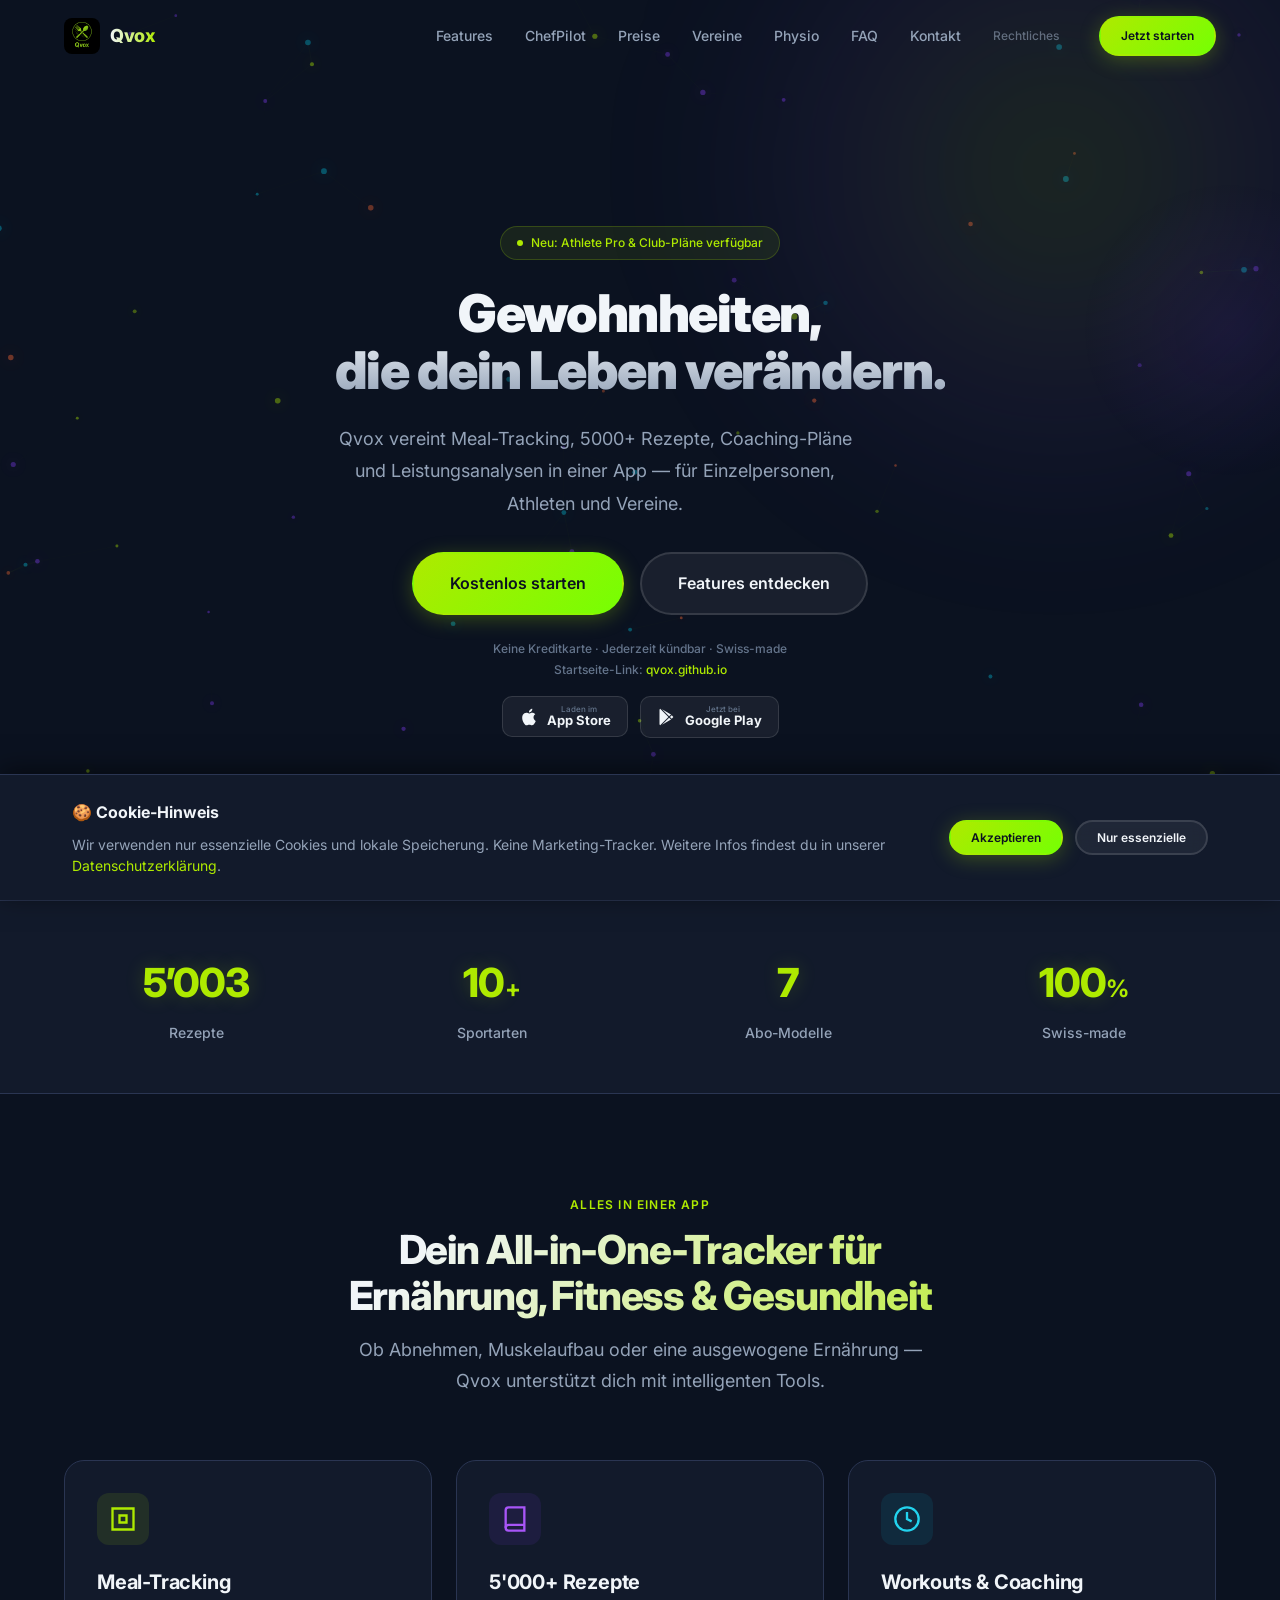
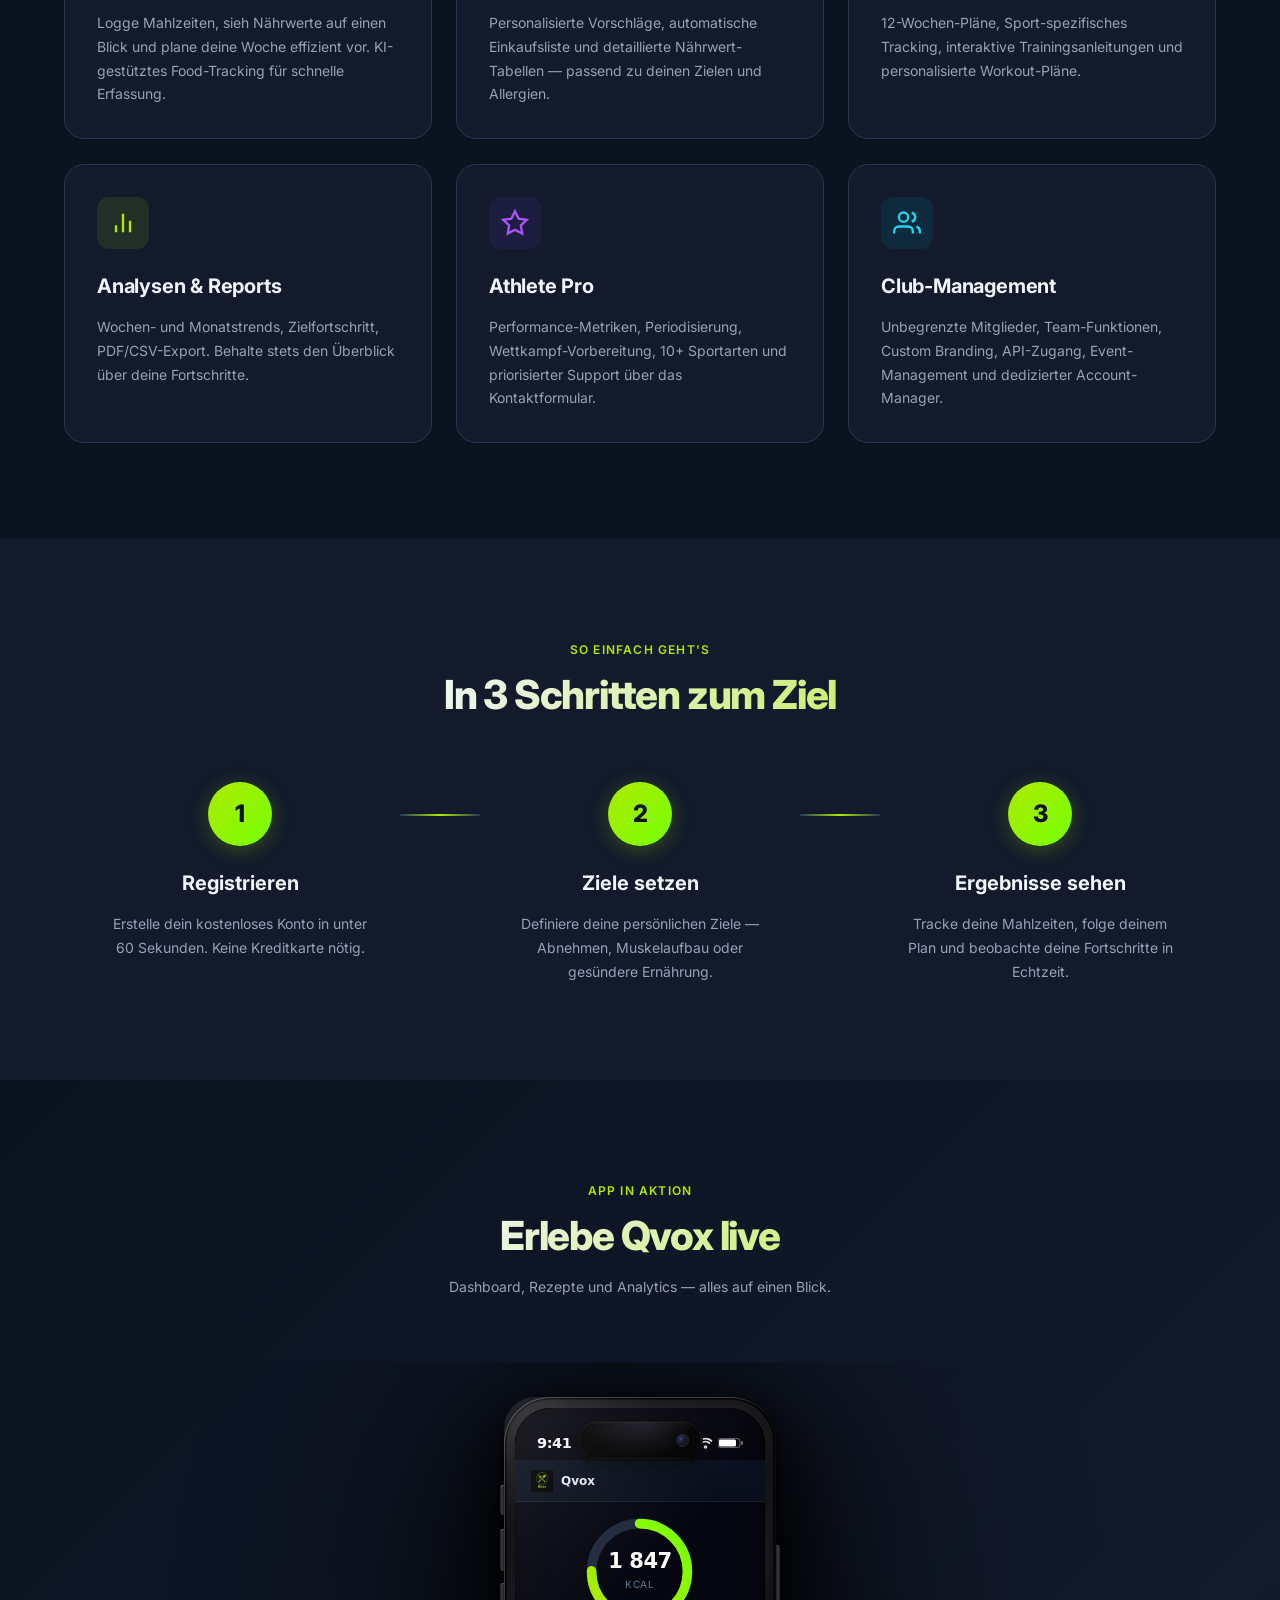
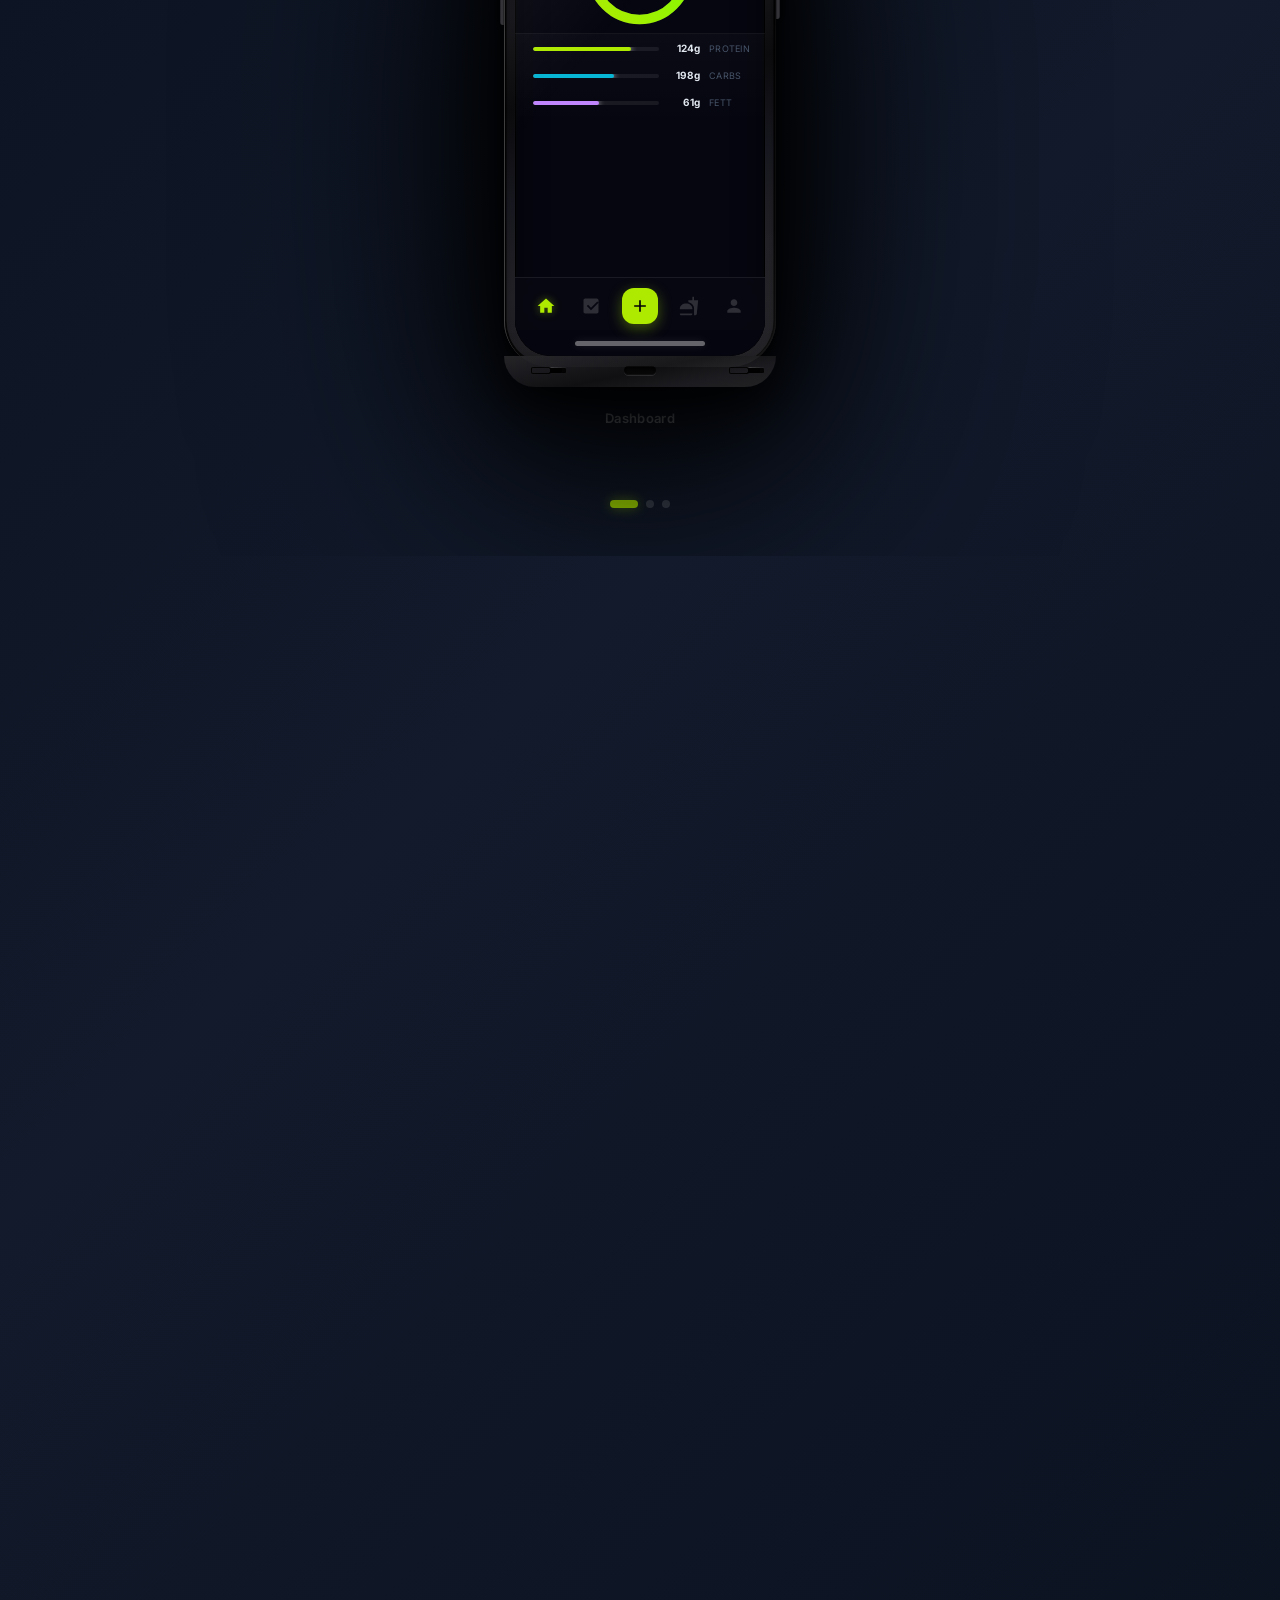
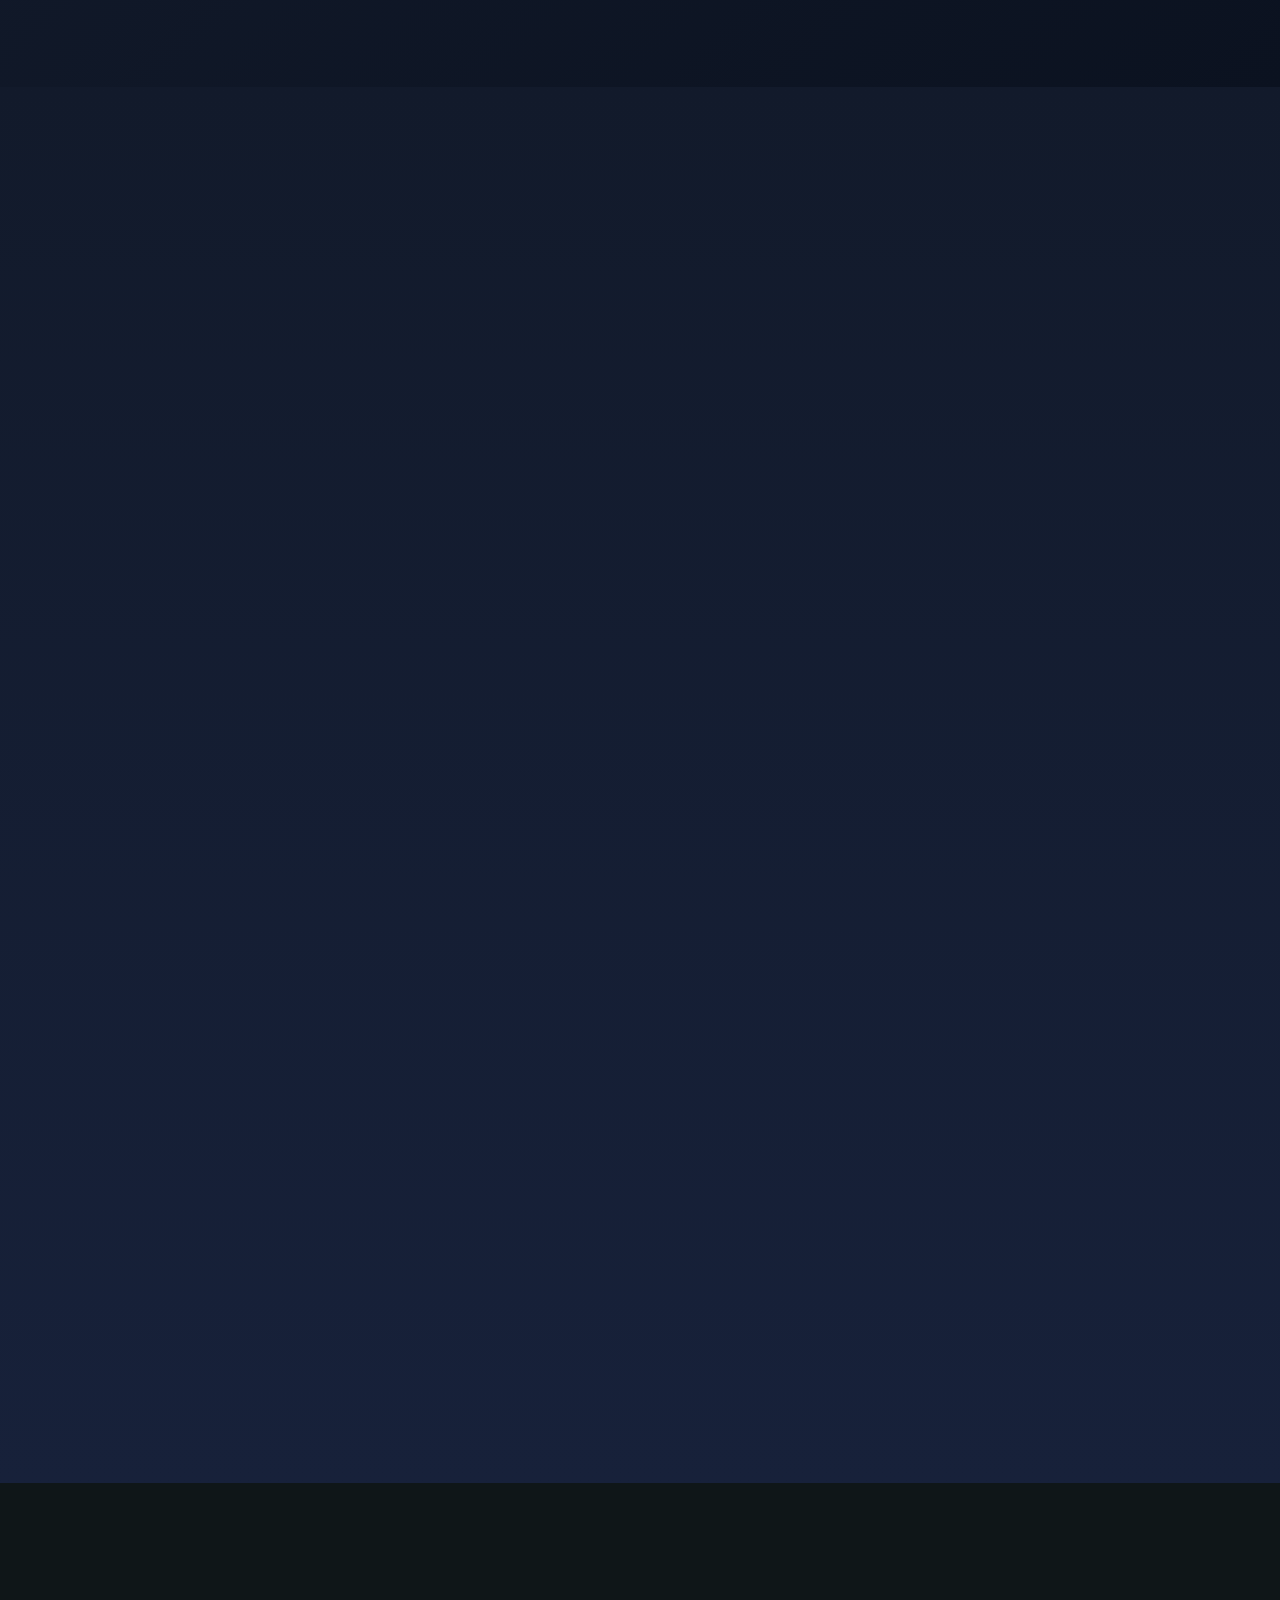
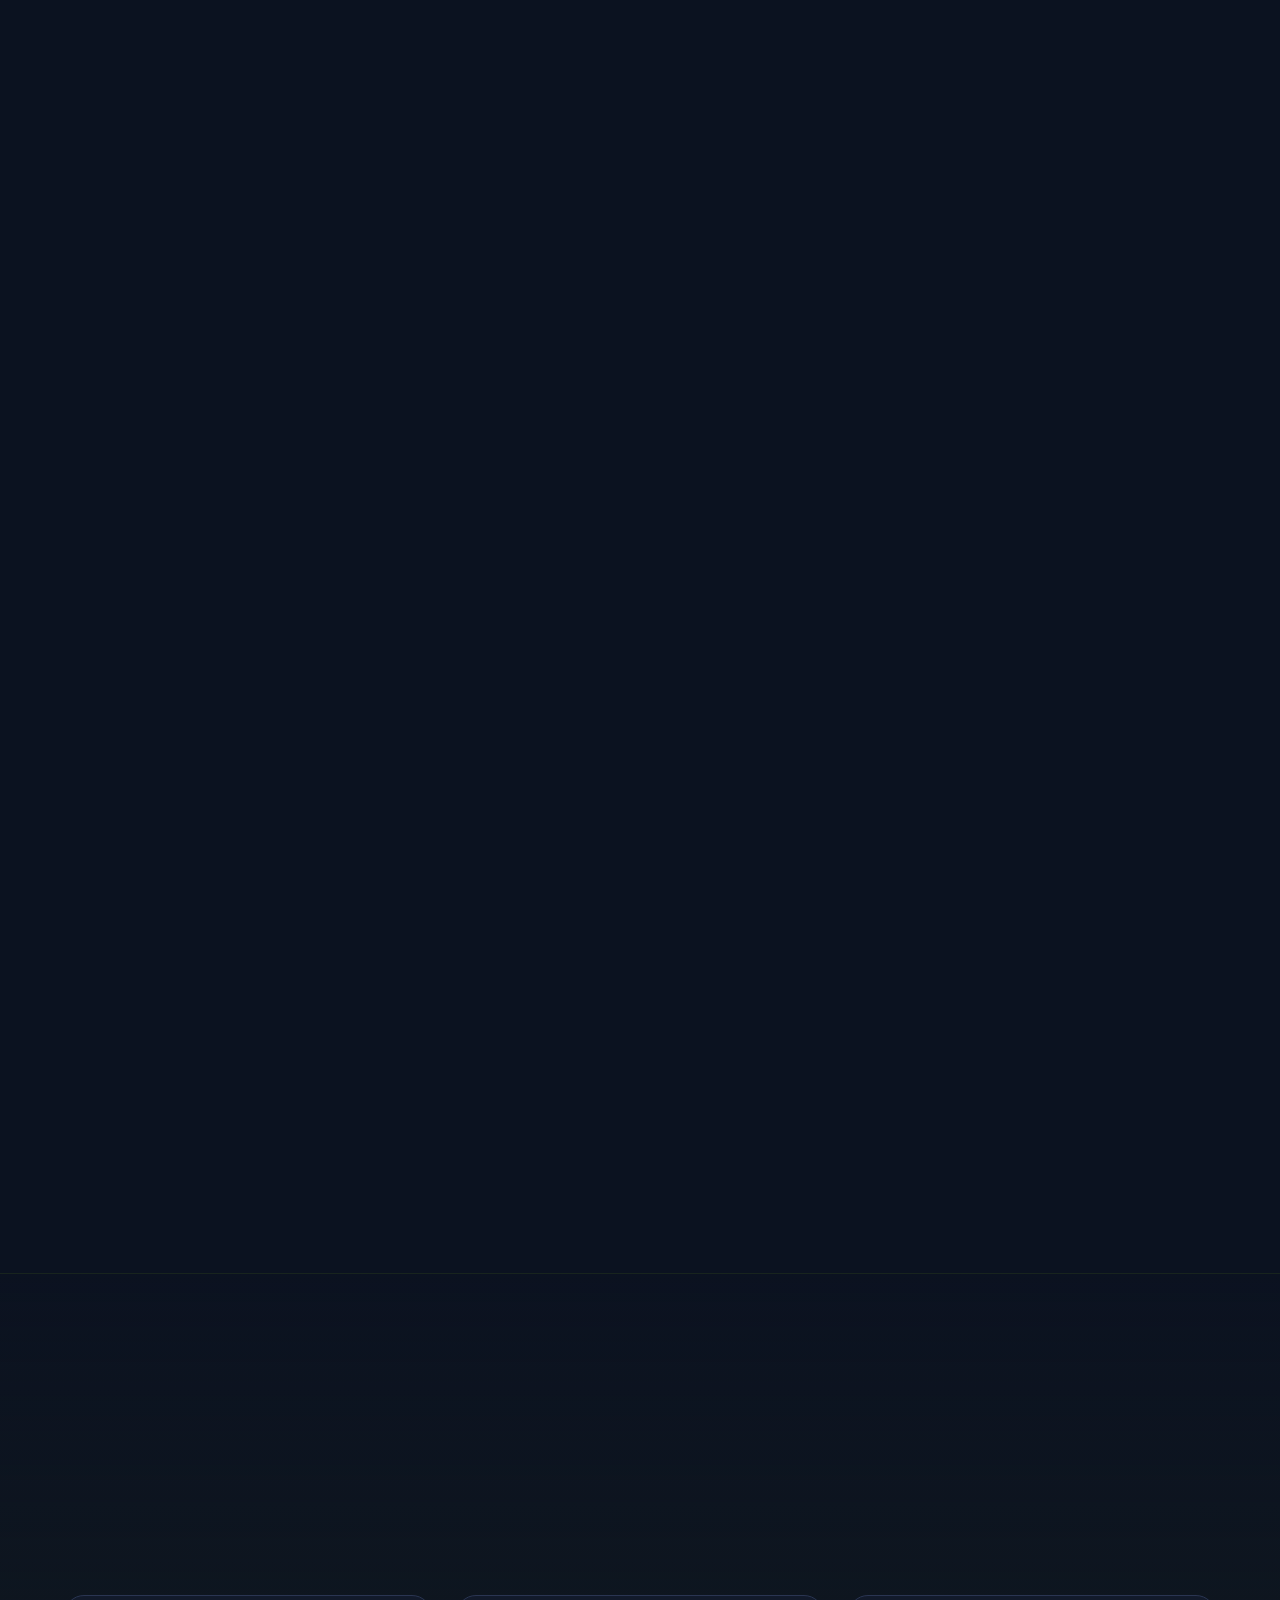
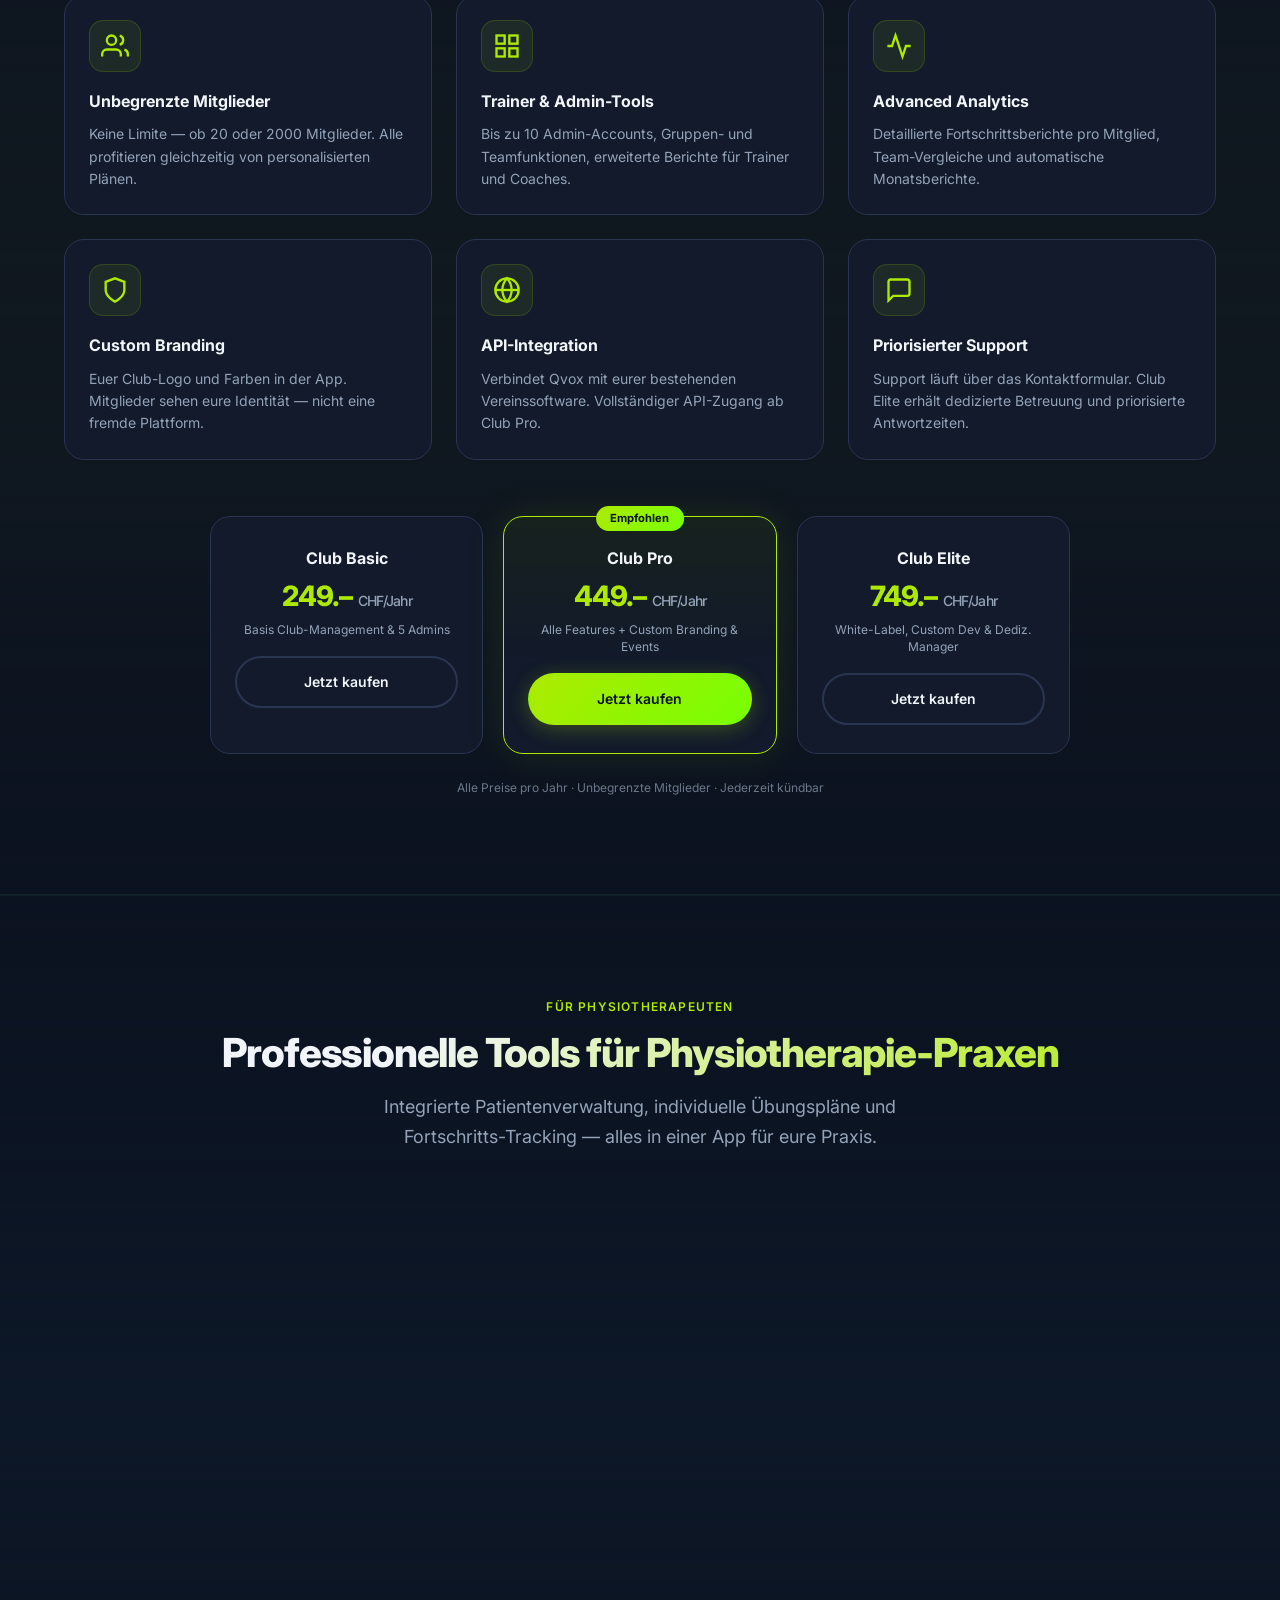
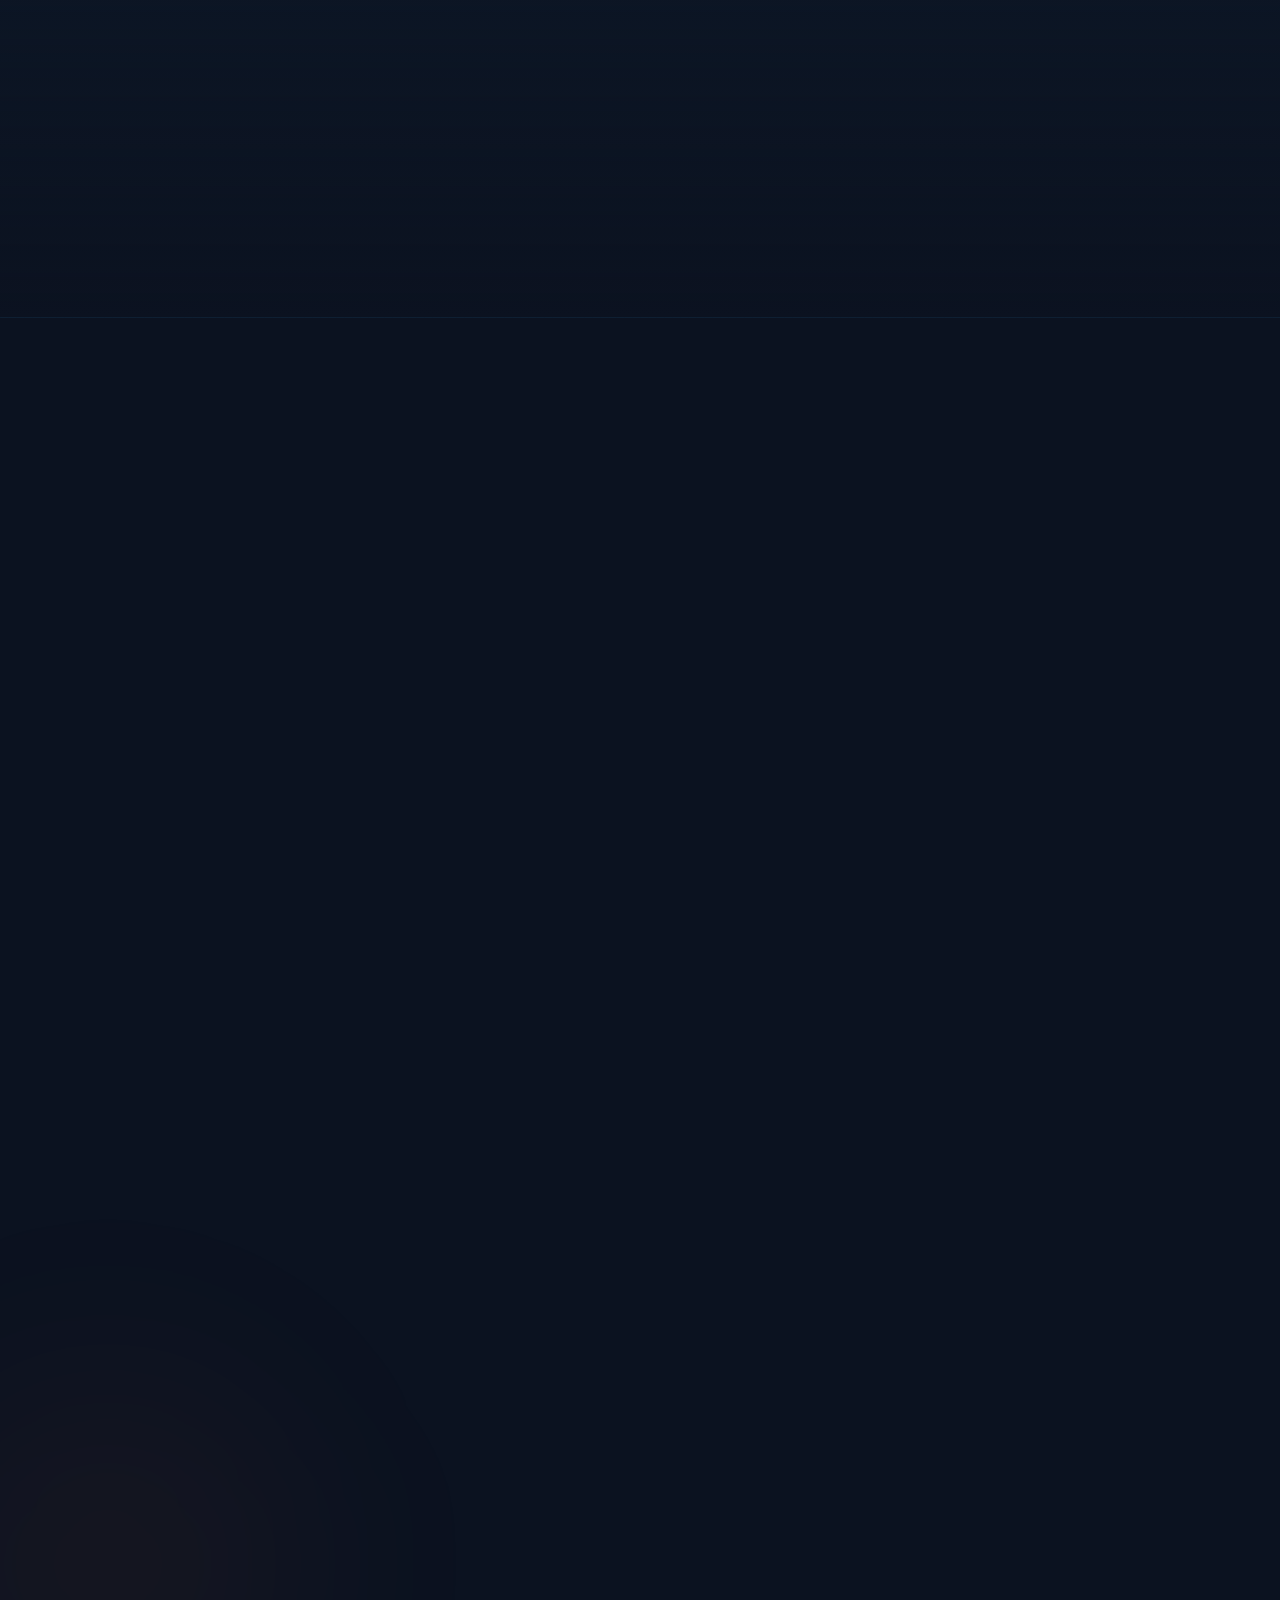
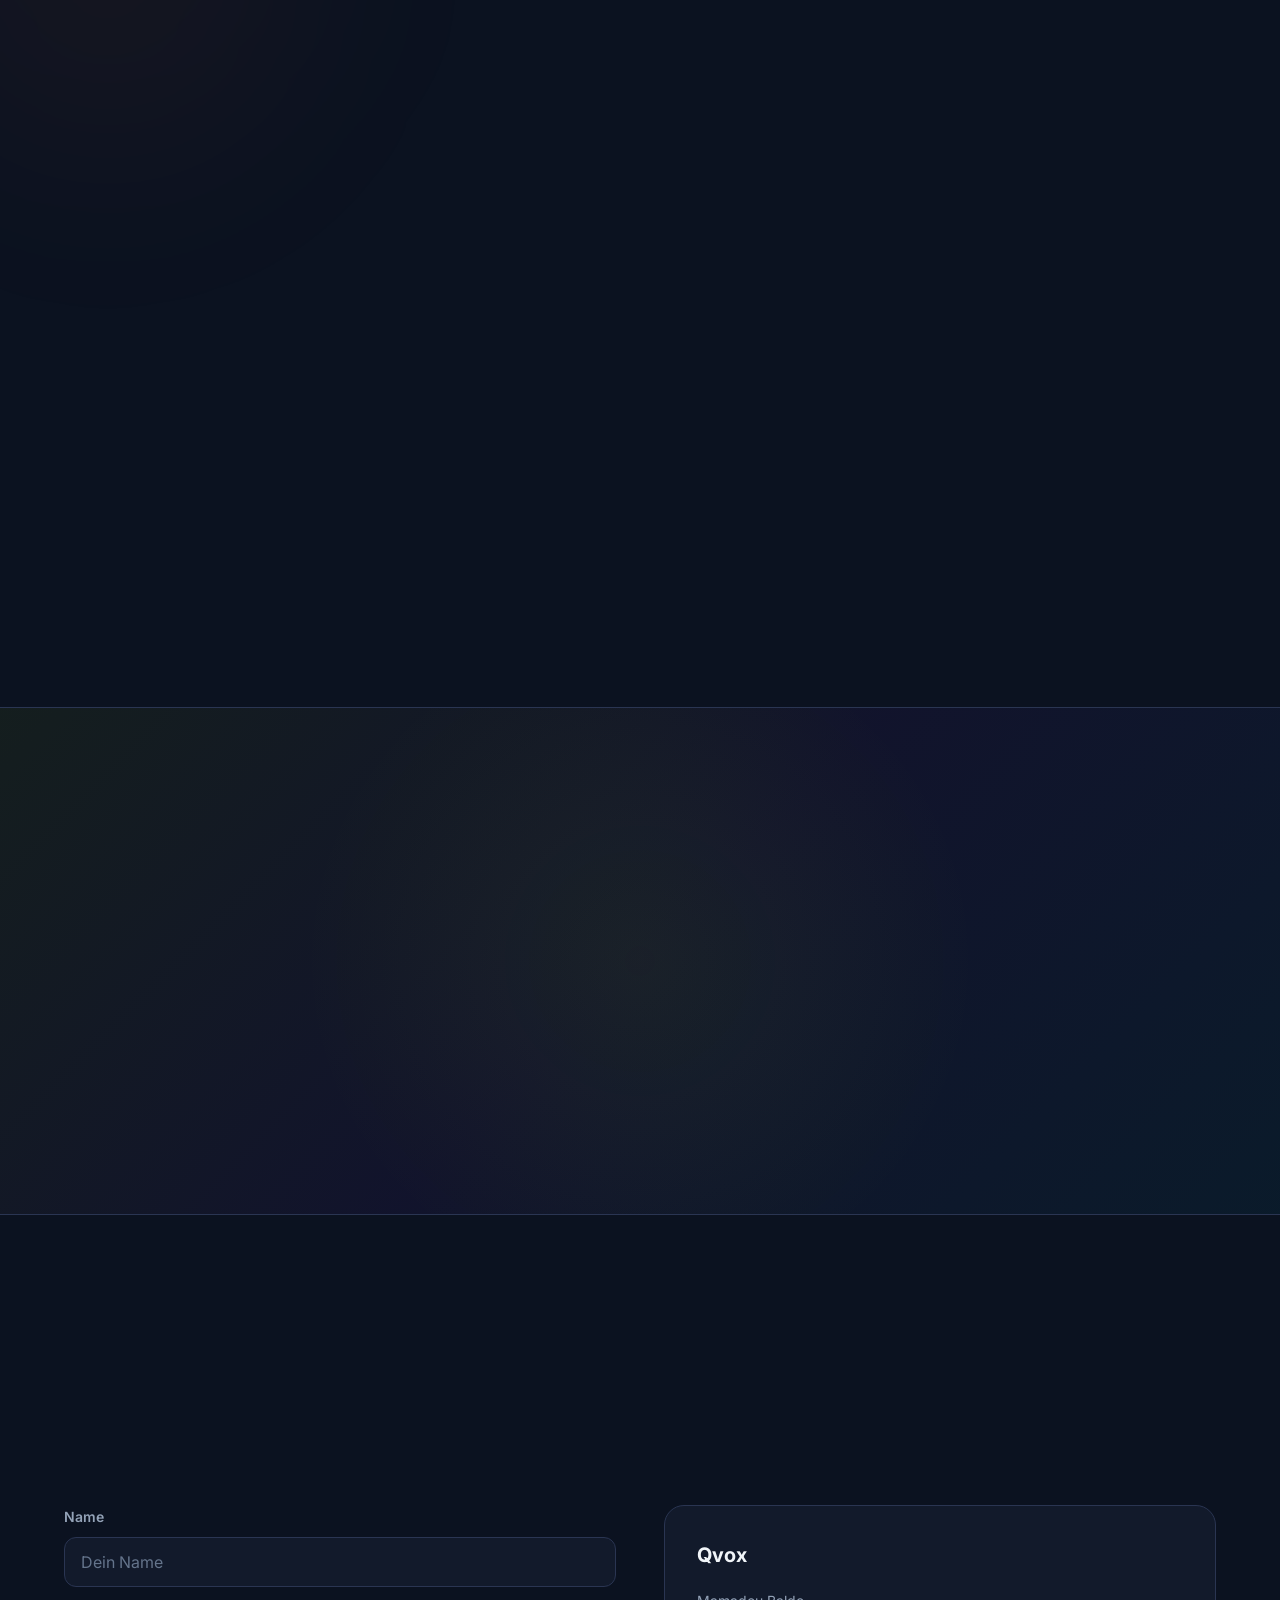
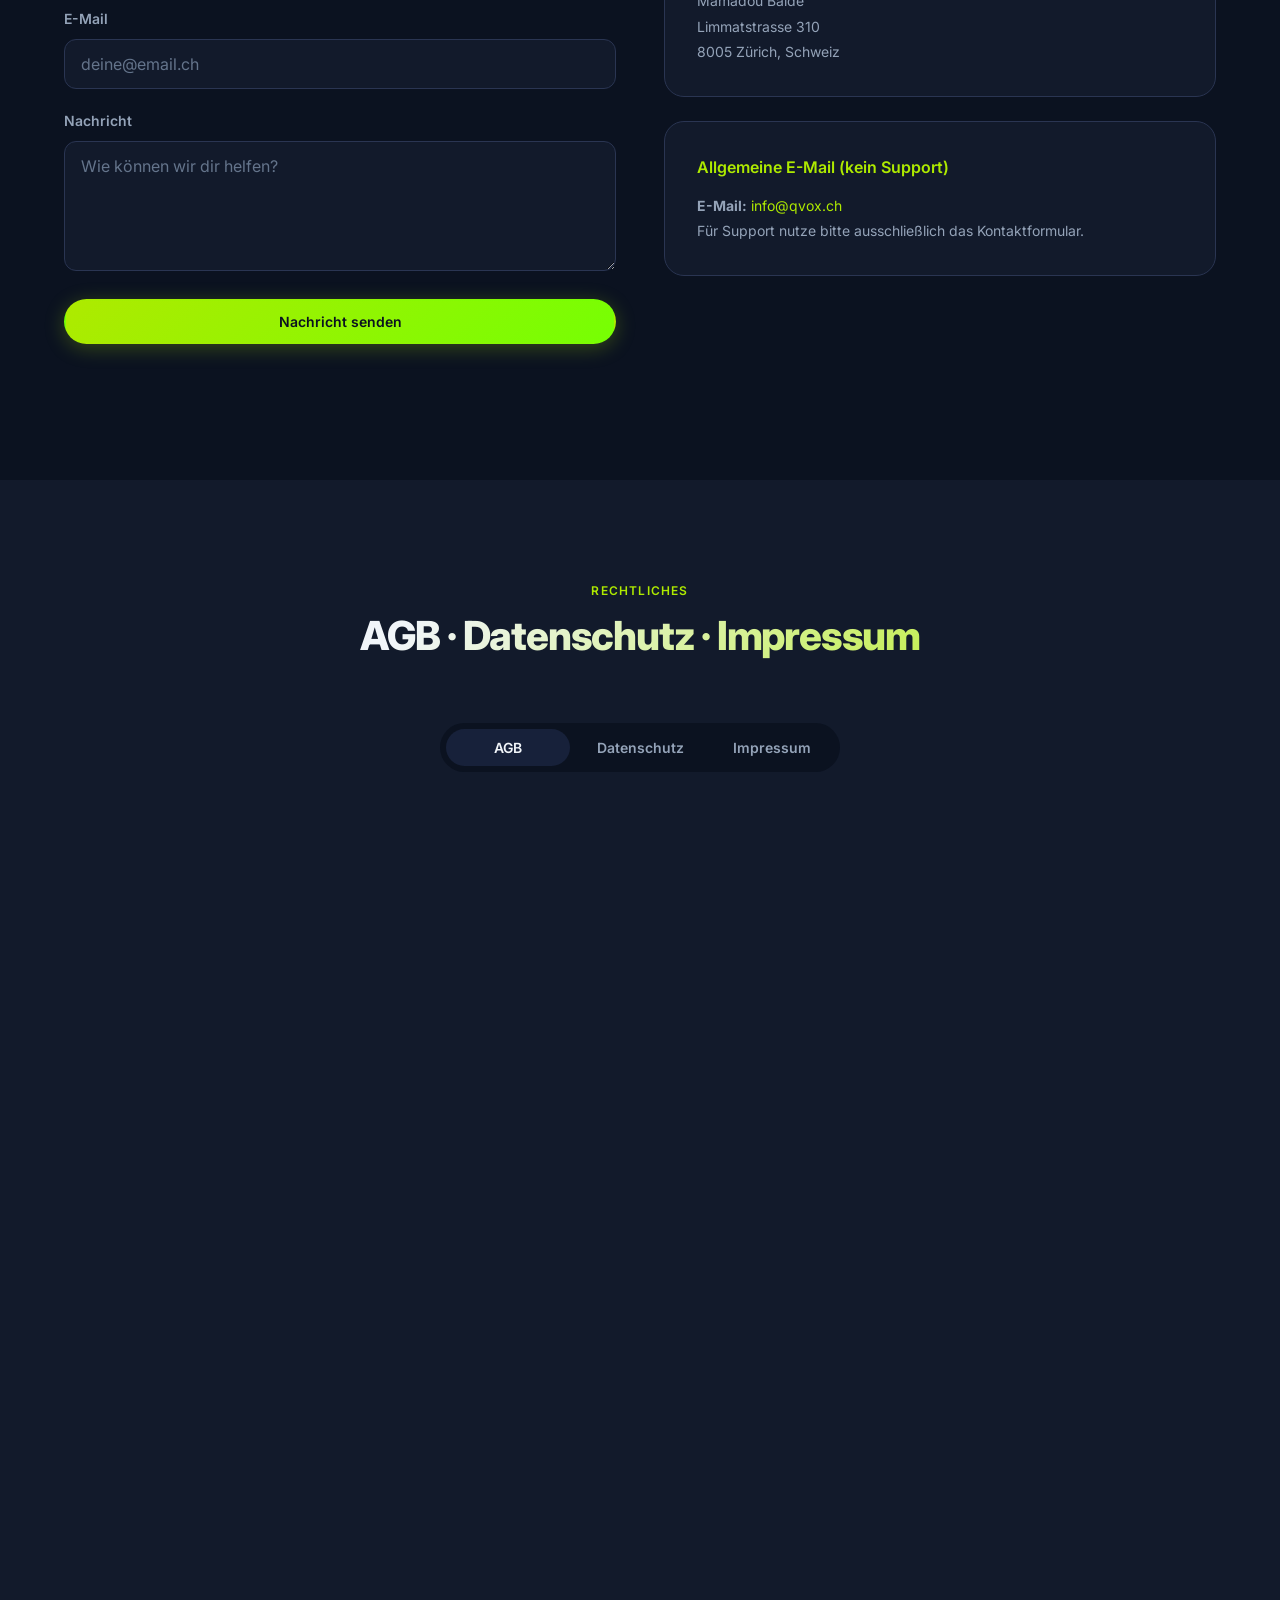
==== commit fc101984: "Point qvox display link to current live homepage URL" ====
--- a/index.html
+++ b/index.html
@@ -104,7 +104,7 @@
         <a href="features.html" class="btn btn--ghost btn--lg">Features entdecken</a>
       </div>
       <p class="hero__trust">Keine Kreditkarte · Jederzeit kündbar · Swiss-made</p>
-      <p class="hero__trust">Startseite-Link: <a href="https://mbalde1234.github.io/Qvox/" target="_blank" rel="noopener">qvox.github.io</a></p>
+      <p class="hero__trust">Startseite-Link: <a href="https://mbalde1234.github.io/qvox.github.io/" target="_blank" rel="noopener">qvox.github.io</a></p>
       <!-- App Store Buttons -->
       <div class="hero__stores">
         <a href="kontakt.html" class="store-badge" aria-label="App Store (bald verfügbar)" title="Store-Release in Vorbereitung">
